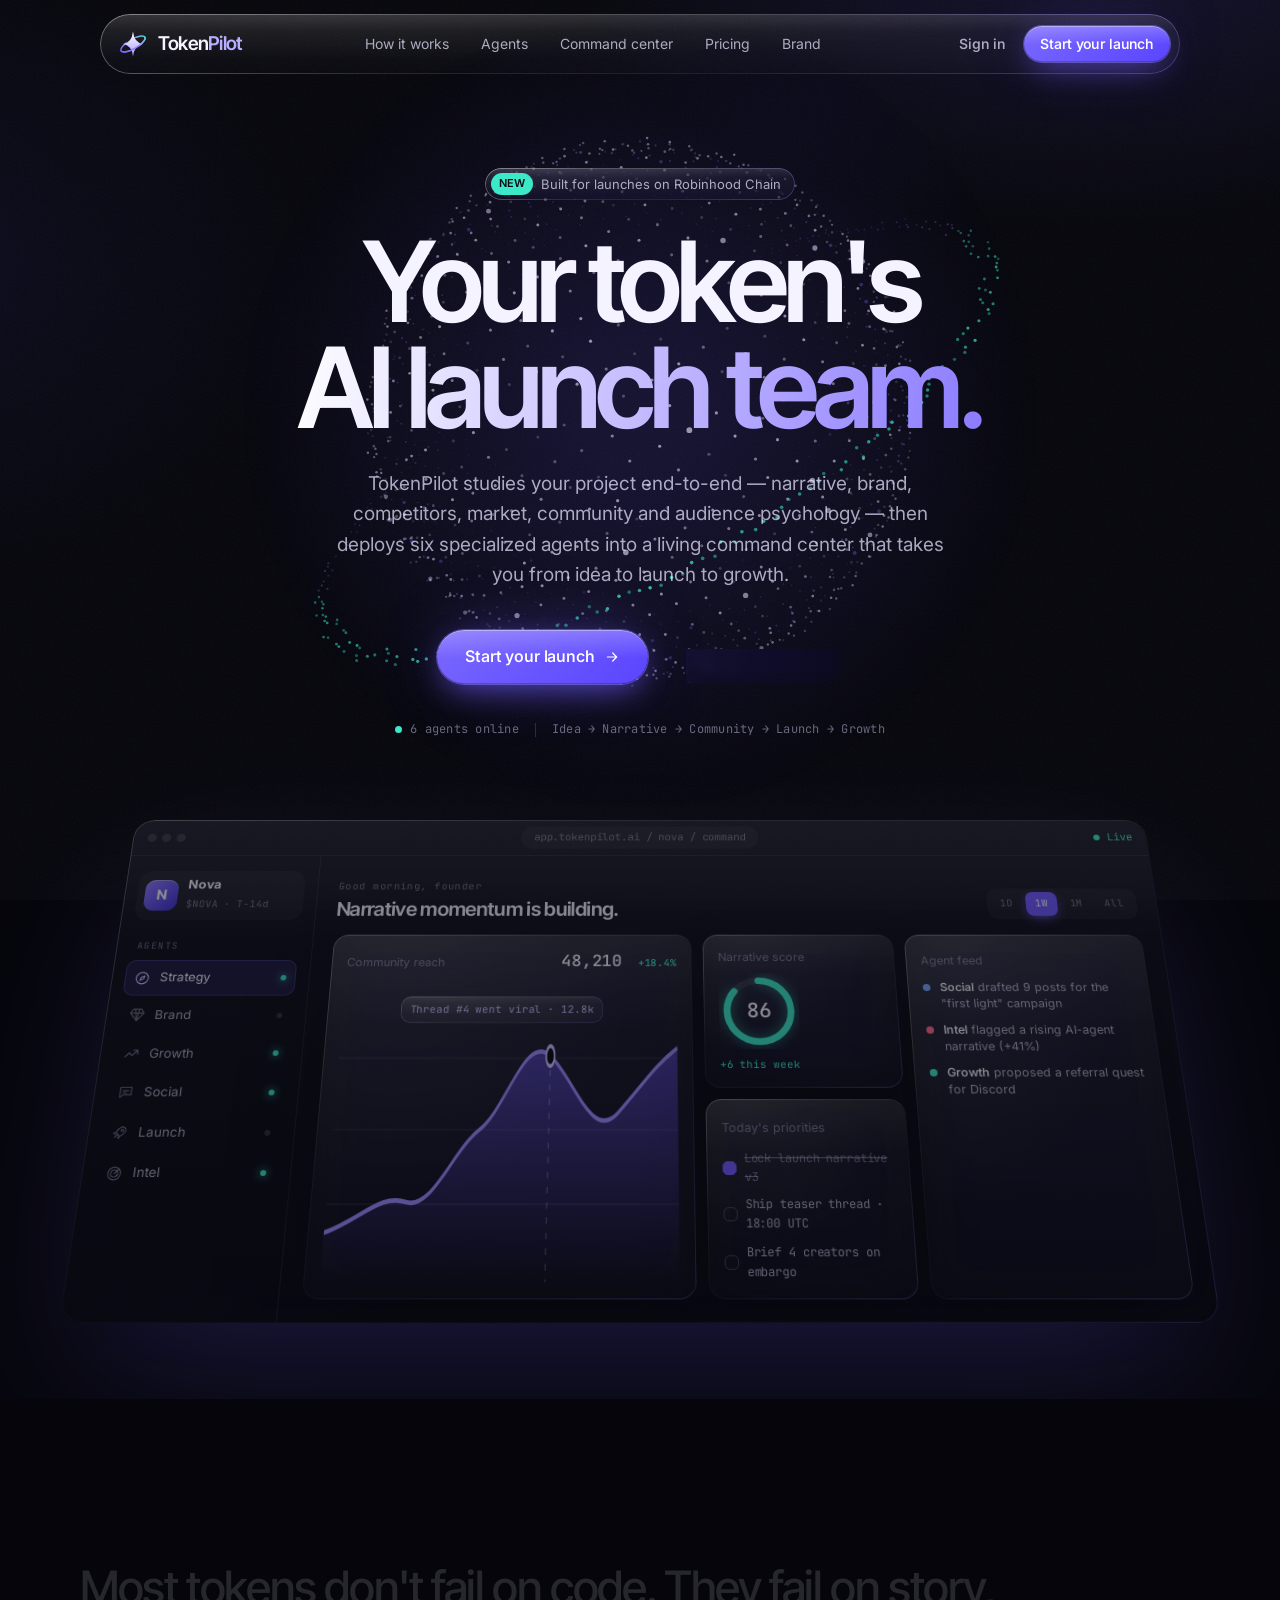
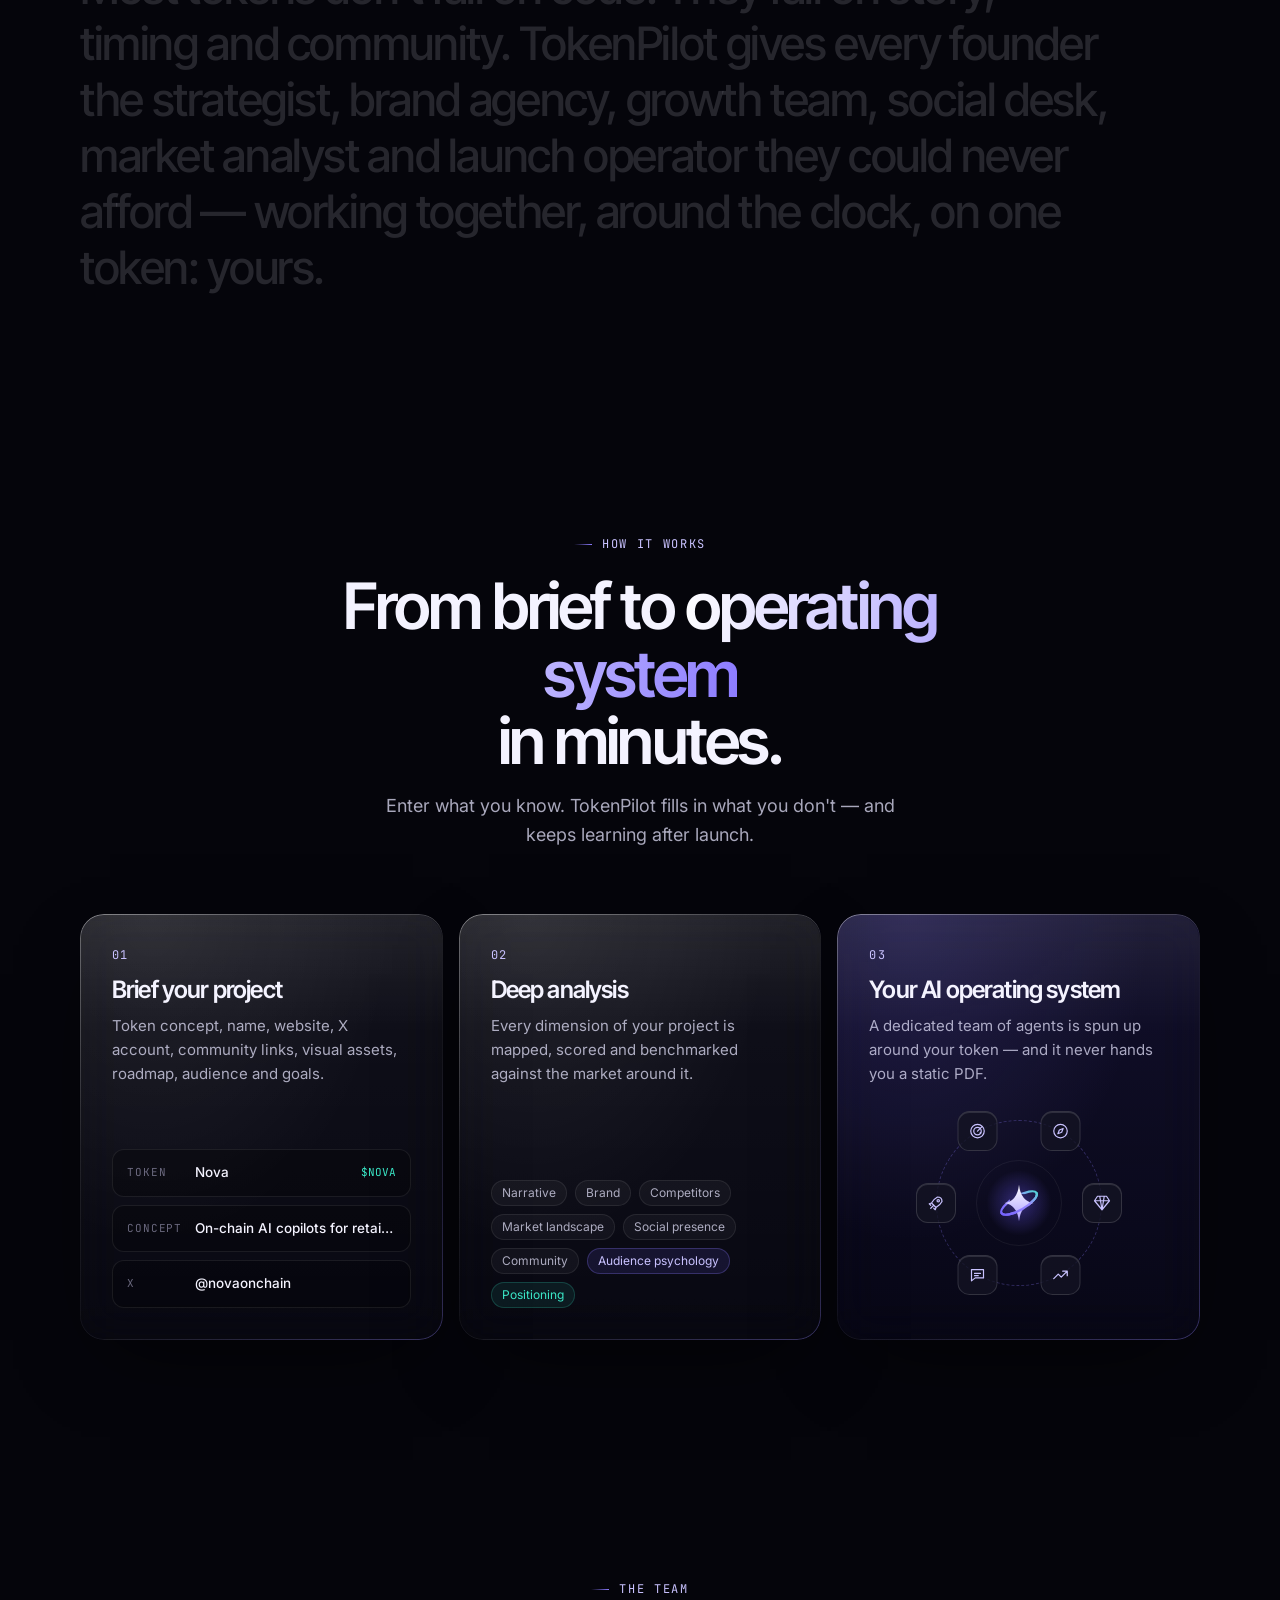
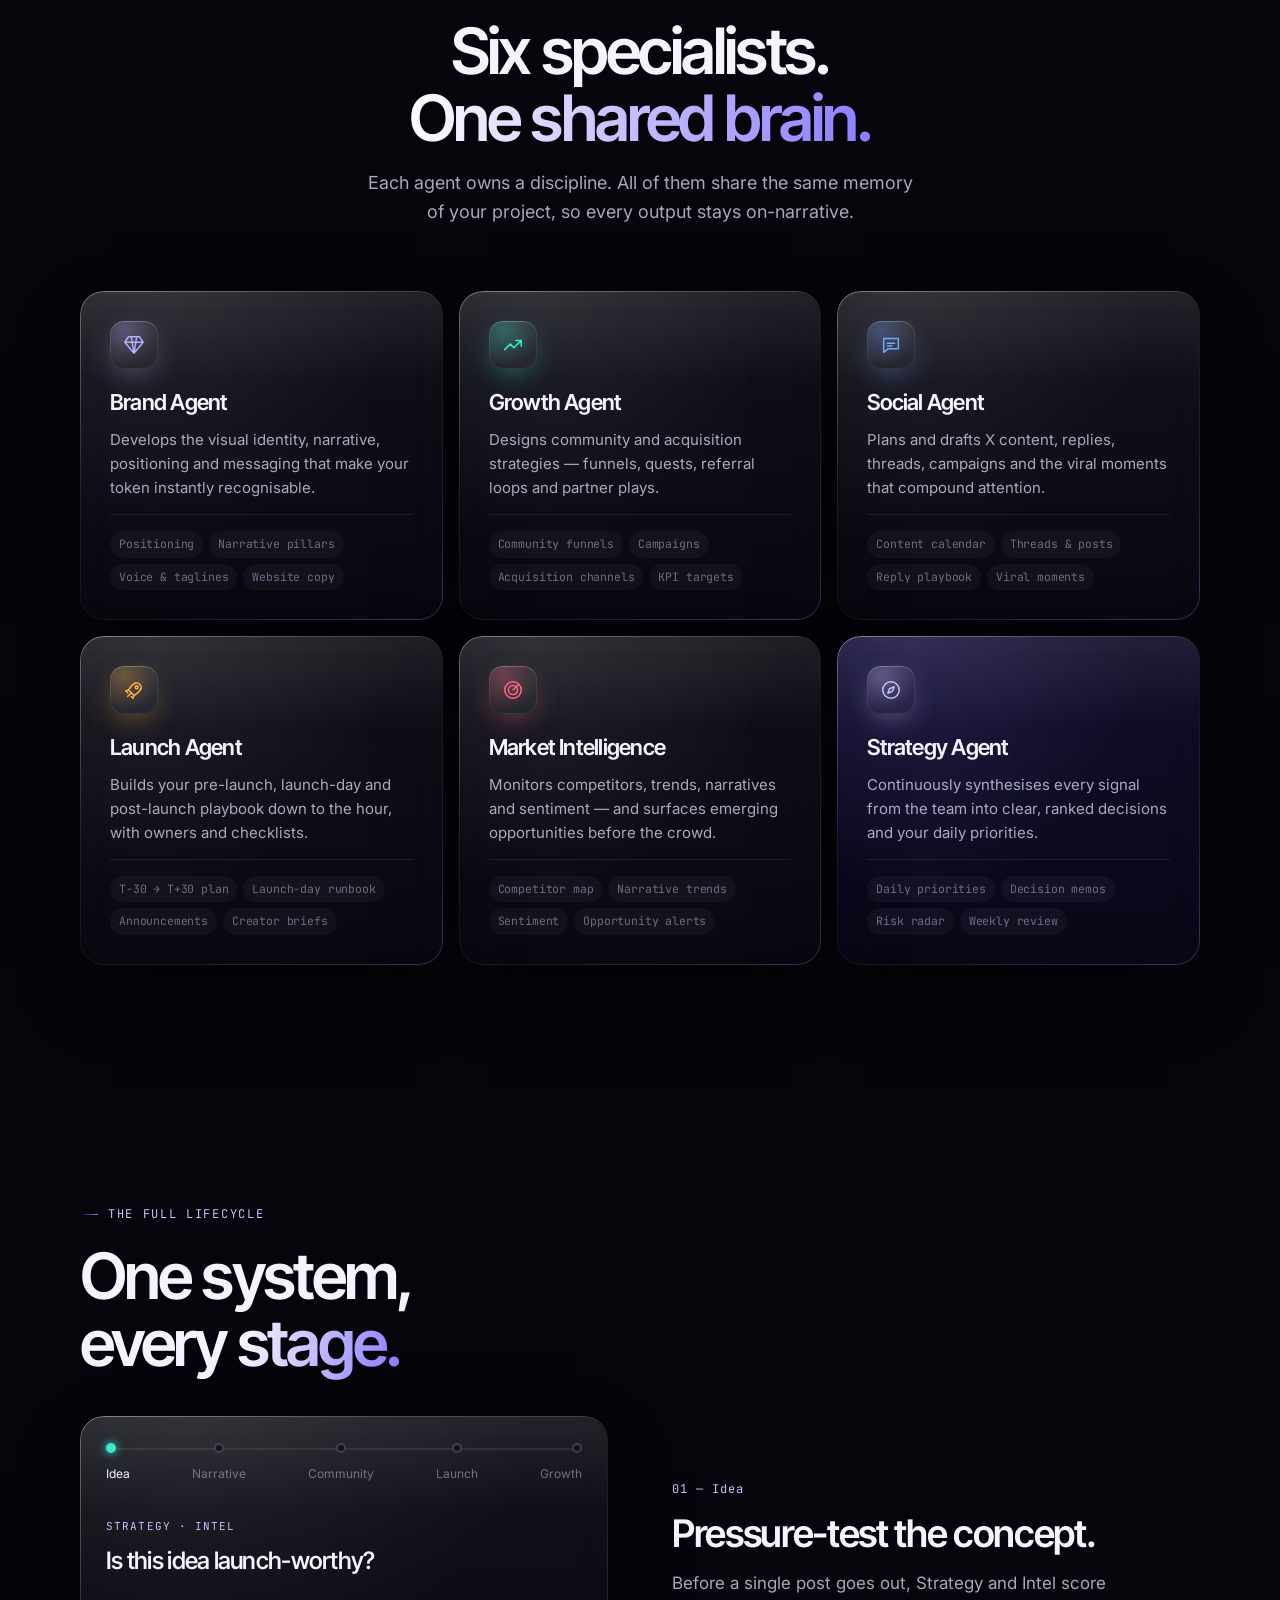
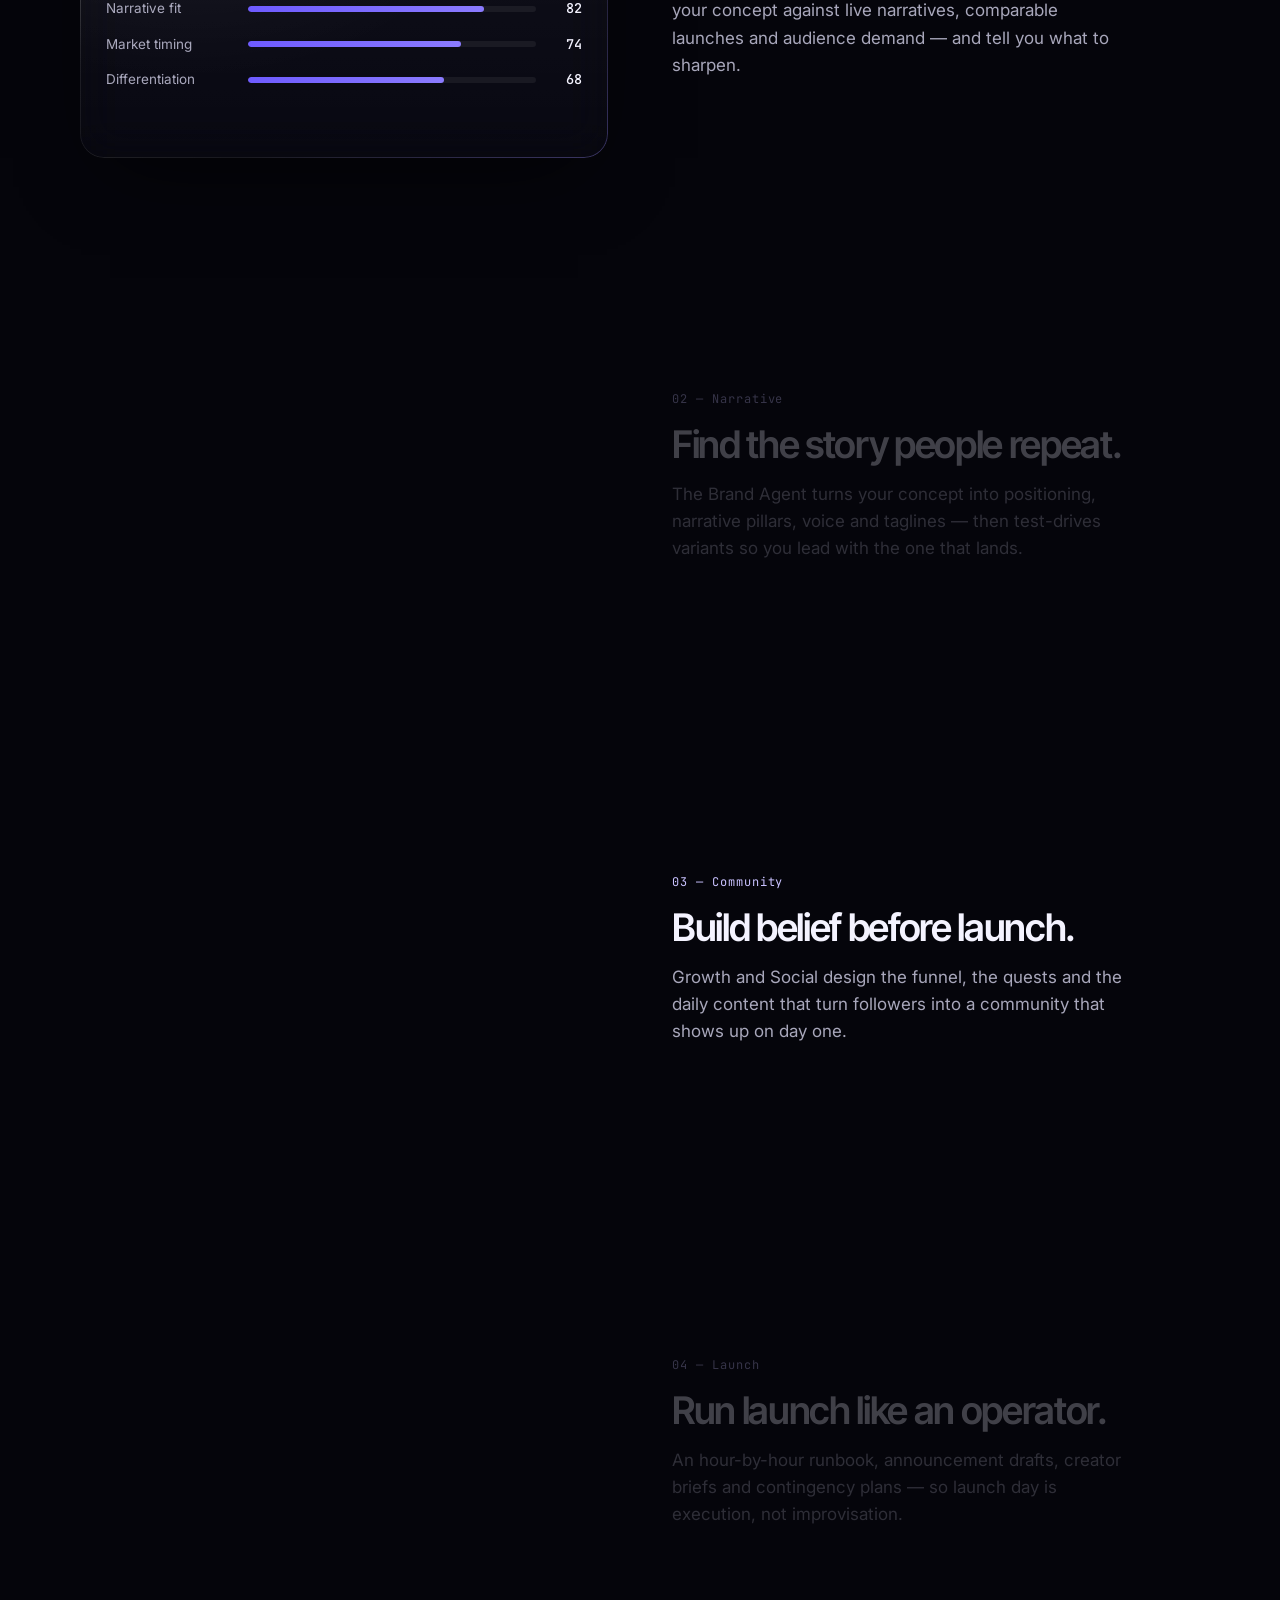
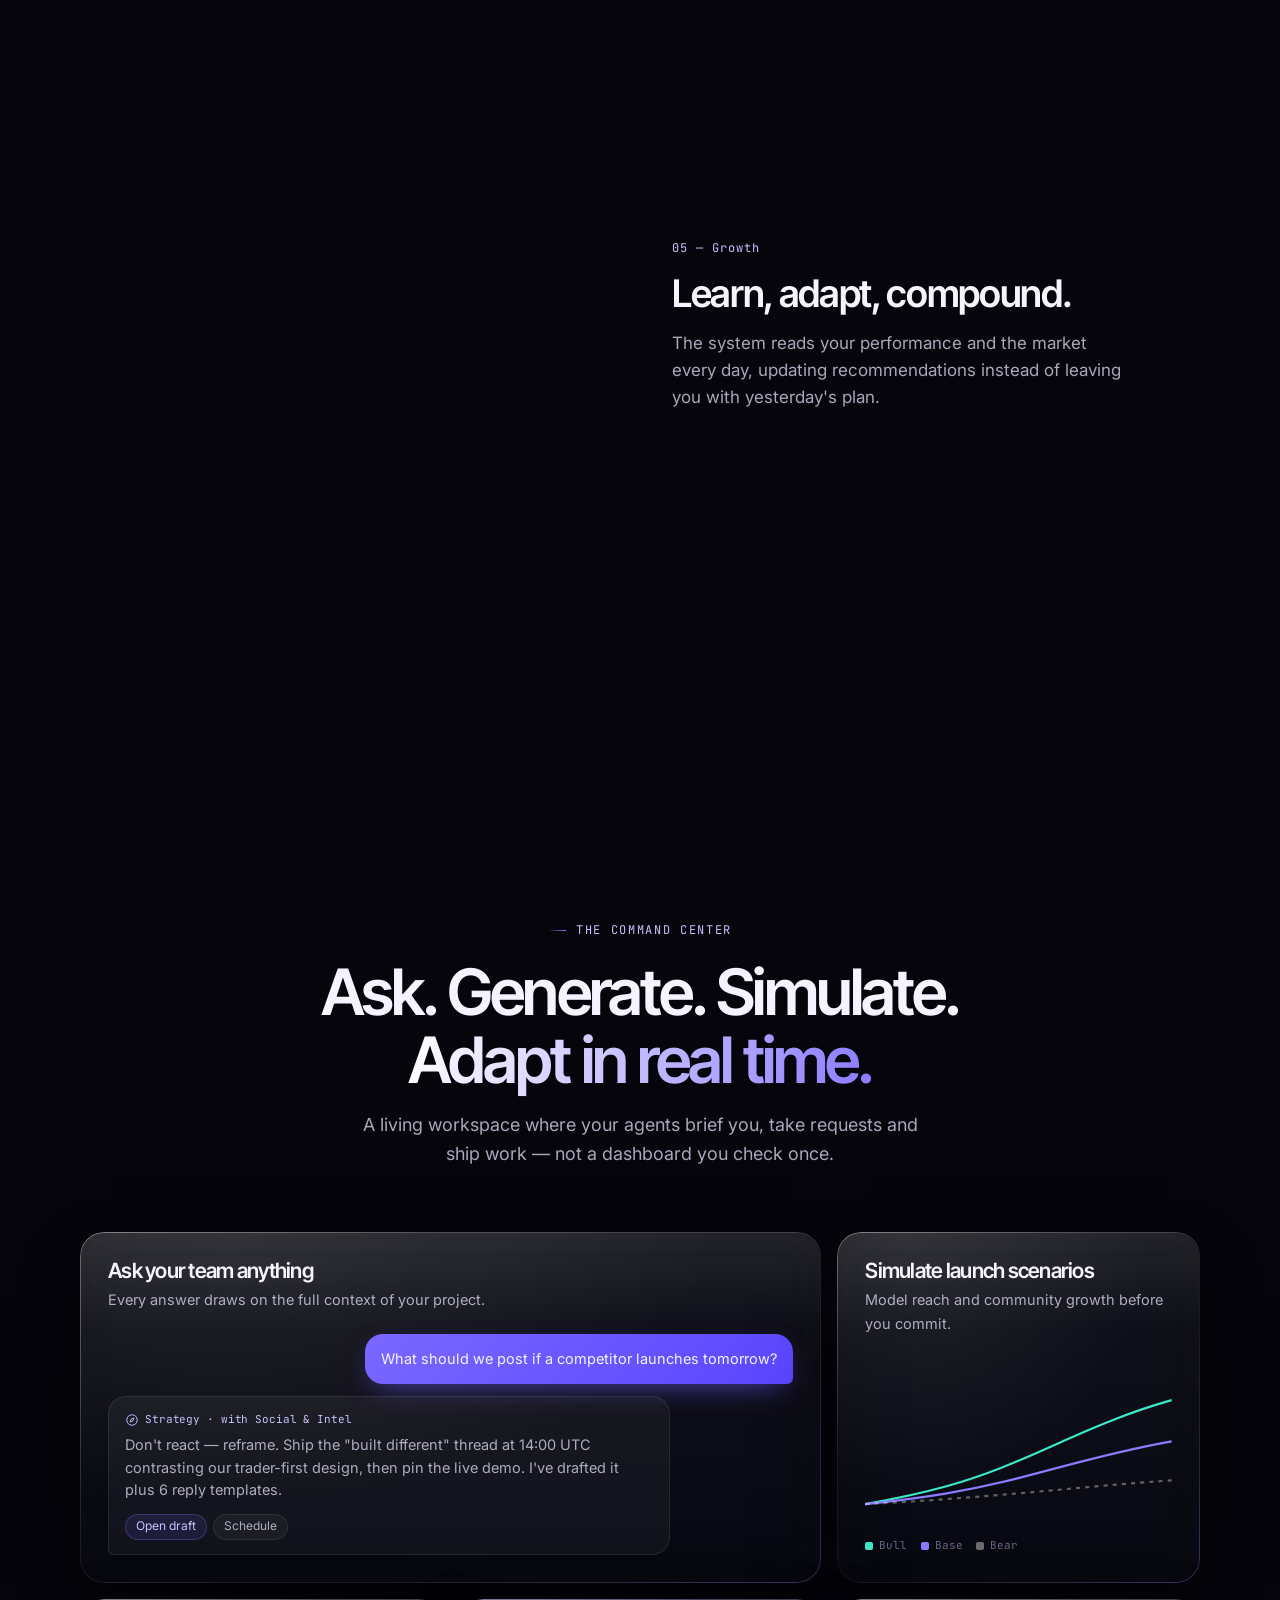
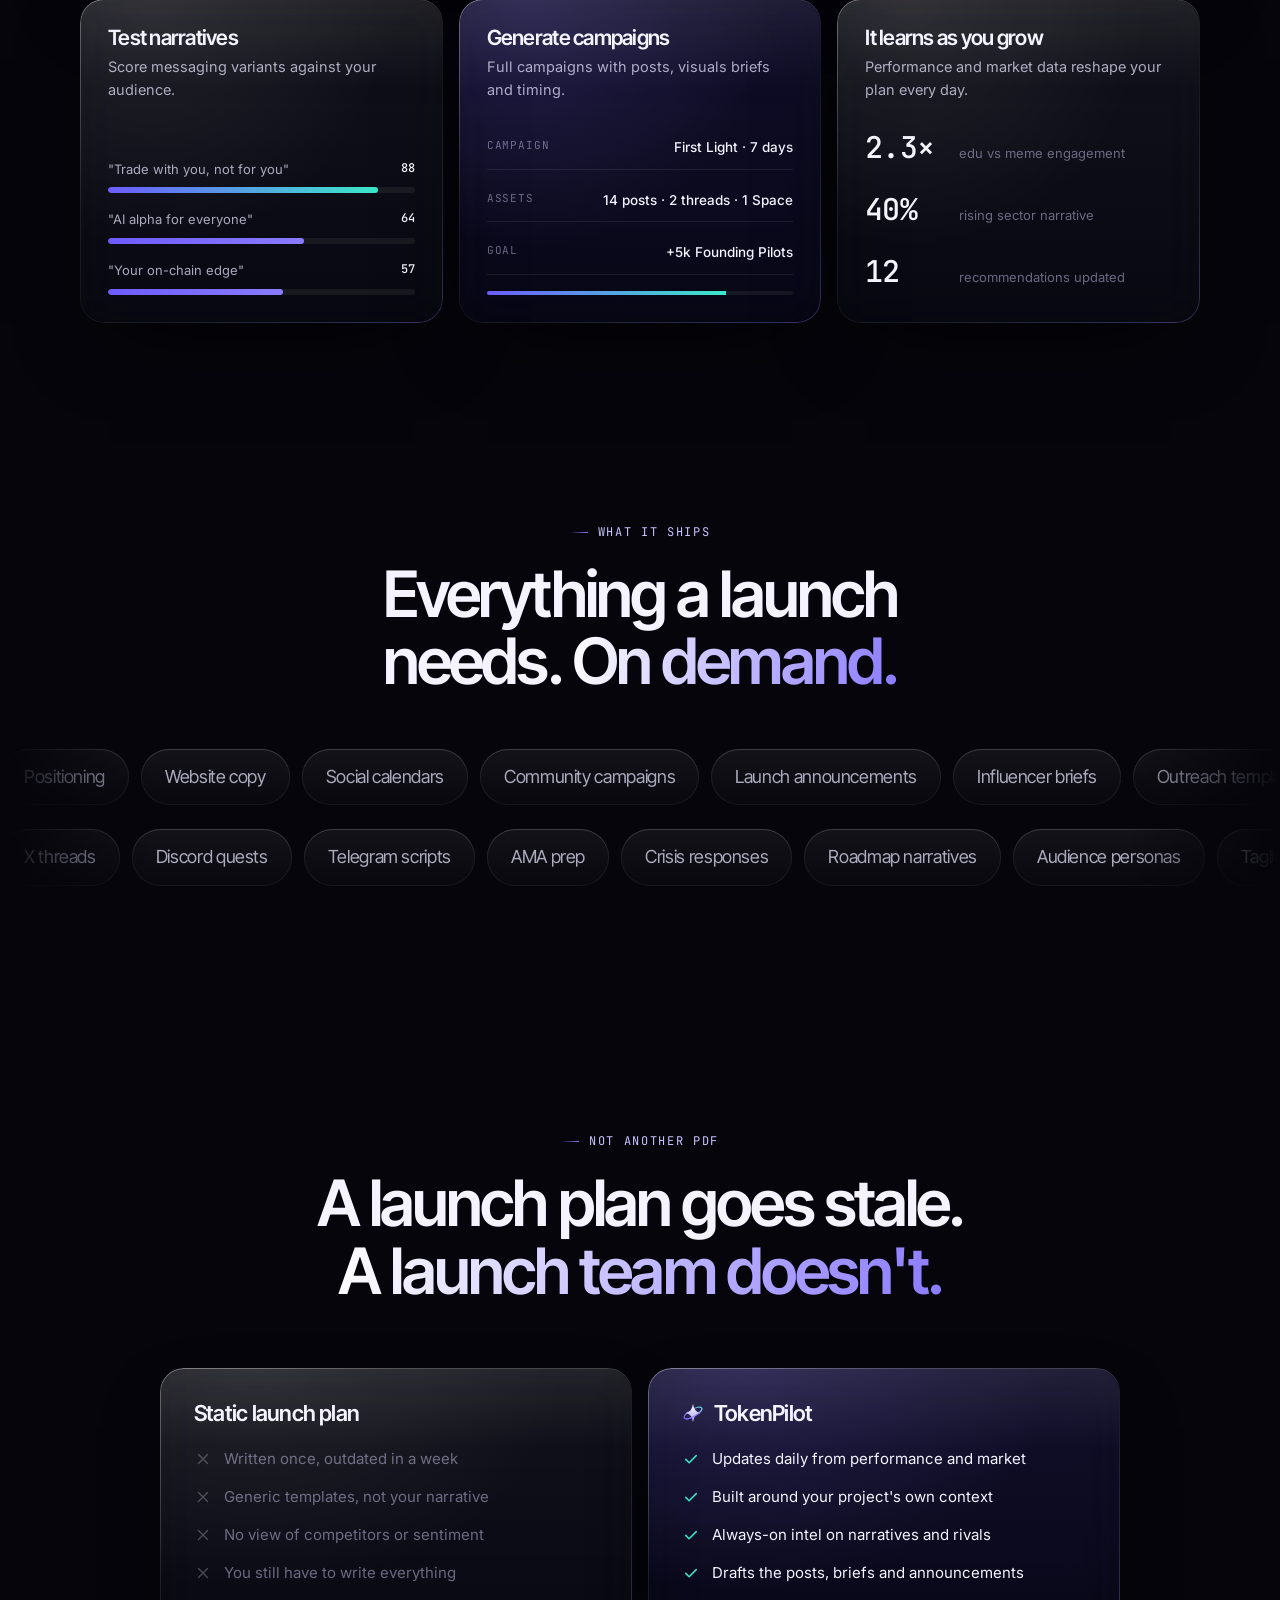
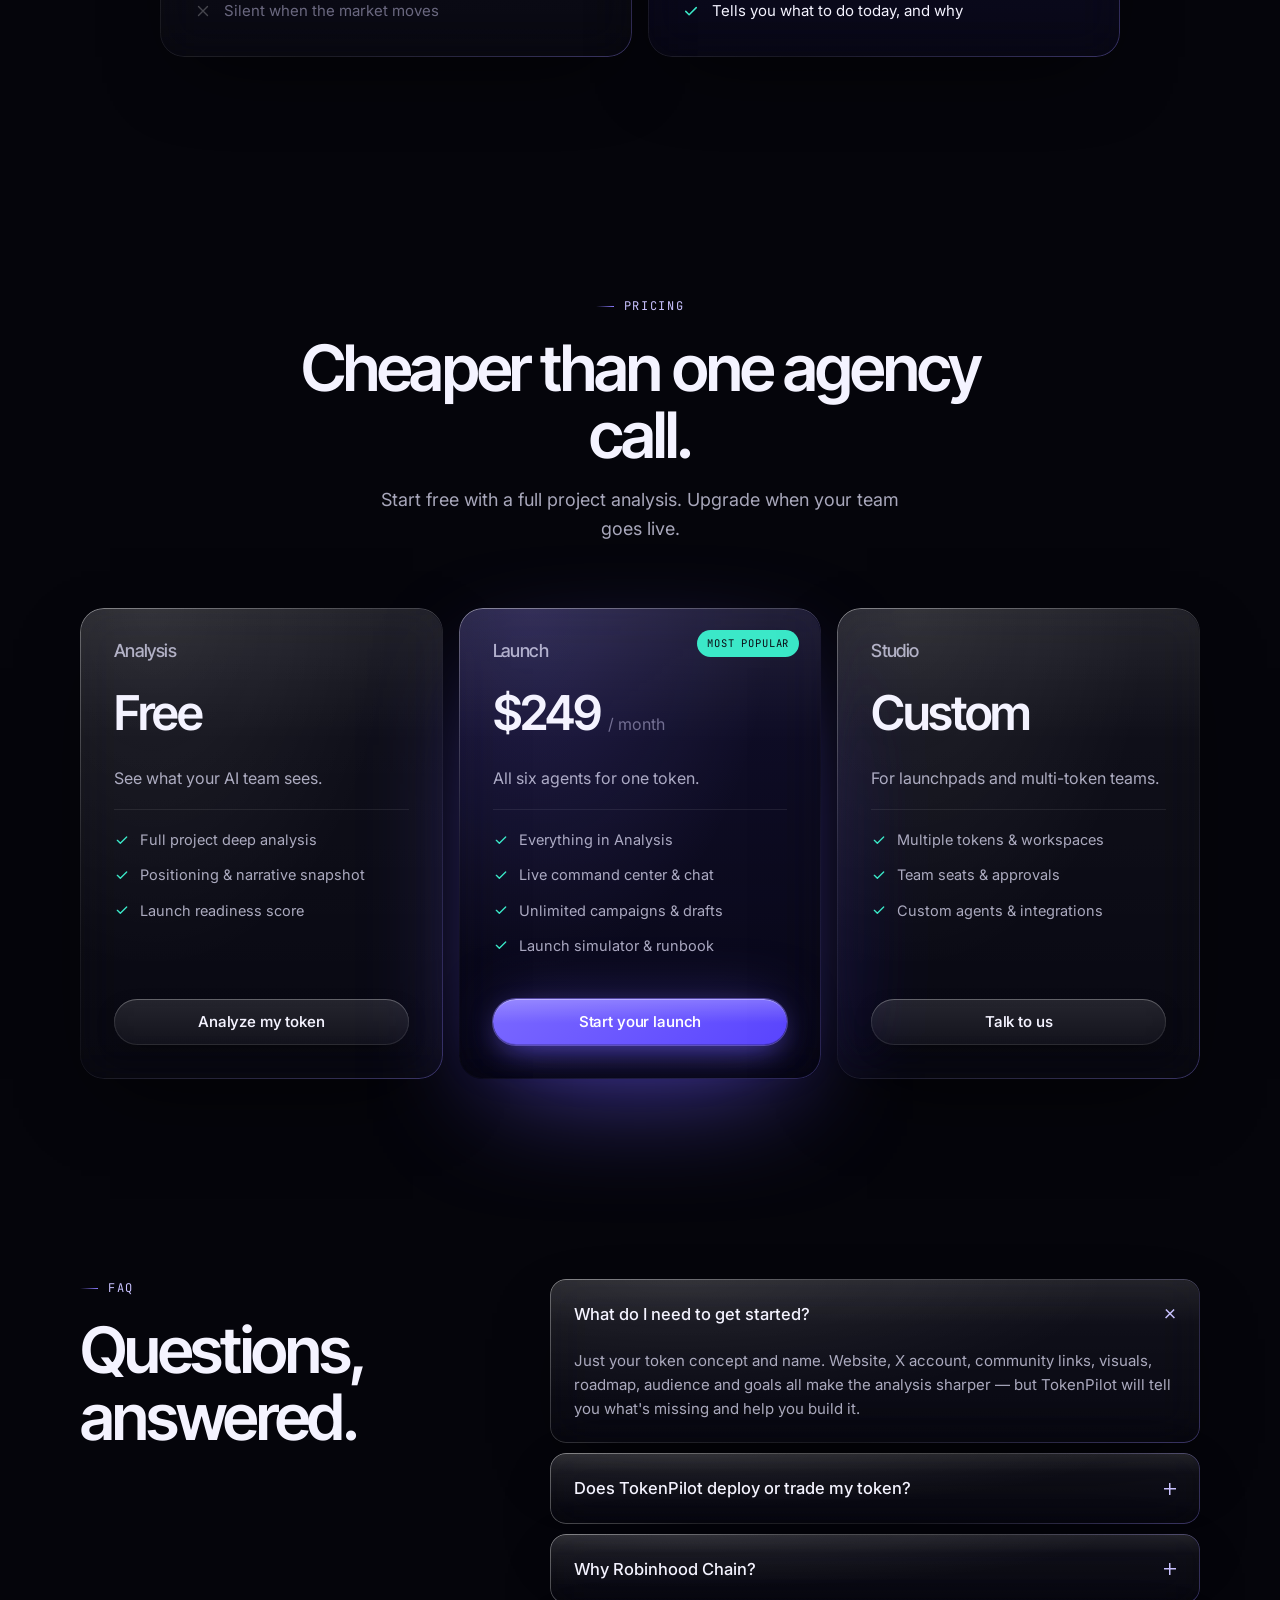
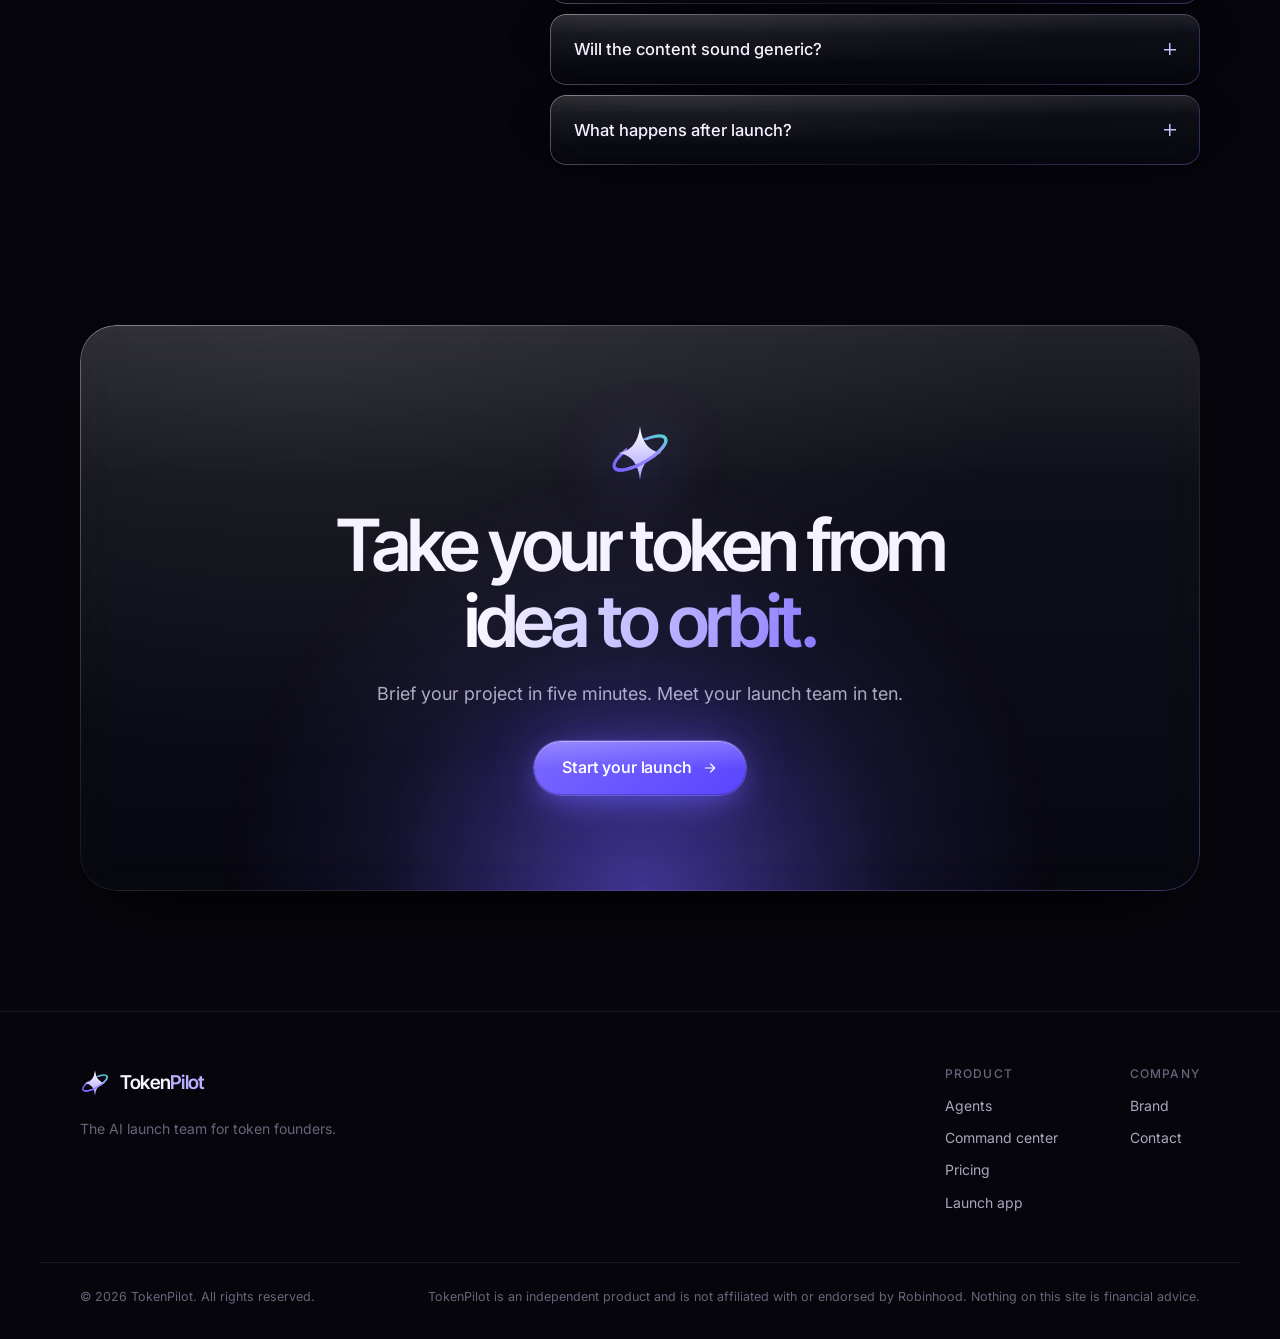
==== index.html @ dea33262 "Build TokenPilot: marketing site, AI launch command center and brand system - Landing page with liqu" ====
<!doctype html>
<html lang="en">
<head>
  <meta charset="utf-8" />
  <meta name="viewport" content="width=device-width, initial-scale=1" />
  <title>TokenPilot — Your token's AI launch team</title>
  <meta name="description" content="TokenPilot builds a dedicated AI operating system around your token: six specialized agents for brand, growth, social, launch, market intelligence and strategy — from idea to launch to growth on Robinhood Chain." />
  <meta name="theme-color" content="#05050b" />
  <meta property="og:title" content="TokenPilot — Your token's AI launch team" />
  <meta property="og:description" content="Six specialized AI agents. One living command center. From idea → narrative → community → launch → growth." />
  <link rel="icon" href="assets/img/favicon.svg" type="image/svg+xml" />
  <link rel="preconnect" href="https://fonts.googleapis.com" />
  <link rel="preconnect" href="https://fonts.gstatic.com" crossorigin />
  <link href="https://fonts.googleapis.com/css2?family=Inter+Tight:wght@400;500;600;700&family=Inter:wght@400;500;600&family=JetBrains+Mono:wght@400;500&display=swap" rel="stylesheet" />
  <link rel="stylesheet" href="assets/css/base.css" />
  <link rel="stylesheet" href="assets/css/site.css" />
</head>
<body>
  <div class="ambient" aria-hidden="true"></div>

  <!-- Icon sprite -->
  <svg width="0" height="0" style="position:absolute" aria-hidden="true">
    <symbol id="i-arrow" viewBox="0 0 24 24"><path d="M5 12h14M13 6l6 6-6 6" fill="none" stroke="currentColor" stroke-width="1.8" stroke-linecap="round" stroke-linejoin="round"/></symbol>
    <symbol id="i-brand" viewBox="0 0 24 24"><path d="M6 3h12l4 6-10 12L2 9l4-6Z M2 9h20 M9 3l3 18 3-18" fill="none" stroke="currentColor" stroke-width="1.6" stroke-linejoin="round"/></symbol>
    <symbol id="i-growth" viewBox="0 0 24 24"><path d="M3 17l6-6 4 4 8-8M15 7h6v6" fill="none" stroke="currentColor" stroke-width="1.7" stroke-linecap="round" stroke-linejoin="round"/></symbol>
    <symbol id="i-social" viewBox="0 0 24 24"><path d="M4 5h16v11H9l-5 4V5Z M8 10h8 M8 13h5" fill="none" stroke="currentColor" stroke-width="1.6" stroke-linejoin="round" stroke-linecap="round"/></symbol>
    <symbol id="i-launch" viewBox="0 0 24 24"><path d="M14 4c3.5 0 6 2.5 6 6-1.5 3-4.5 6-8 8l-6-6c2-3.5 5-6.5 8-8Z M6 12l-3 1 2 2 M12 18l-1 3-2-2 M8.5 15.5 5 19" fill="none" stroke="currentColor" stroke-width="1.6" stroke-linejoin="round" stroke-linecap="round"/><circle cx="15" cy="9" r="1.6" fill="none" stroke="currentColor" stroke-width="1.6"/></symbol>
    <symbol id="i-radar" viewBox="0 0 24 24"><circle cx="12" cy="12" r="9" fill="none" stroke="currentColor" stroke-width="1.6"/><circle cx="12" cy="12" r="5" fill="none" stroke="currentColor" stroke-width="1.6"/><path d="M12 12l6-6" stroke="currentColor" stroke-width="1.6" stroke-linecap="round"/><circle cx="16" cy="14.5" r="1.2" fill="currentColor"/></symbol>
    <symbol id="i-compass" viewBox="0 0 24 24"><circle cx="12" cy="12" r="9" fill="none" stroke="currentColor" stroke-width="1.6"/><path d="M15.5 8.5l-2 5-5 2 2-5 5-2Z" fill="none" stroke="currentColor" stroke-width="1.6" stroke-linejoin="round"/></symbol>
    <symbol id="i-check" viewBox="0 0 24 24"><path d="M5 12.5l4.5 4.5L19 7.5" fill="none" stroke="currentColor" stroke-width="2" stroke-linecap="round" stroke-linejoin="round"/></symbol>
    <symbol id="i-x" viewBox="0 0 24 24"><path d="M6 6l12 12M18 6 6 18" fill="none" stroke="currentColor" stroke-width="1.8" stroke-linecap="round"/></symbol>
    <symbol id="i-spark" viewBox="0 0 24 24"><path d="M12 2Q13 11 22 12Q13 13 12 22Q11 13 2 12Q11 11 12 2Z" fill="currentColor"/></symbol>
    <symbol id="i-plus" viewBox="0 0 24 24"><path d="M12 5v14M5 12h14" stroke="currentColor" stroke-width="1.8" stroke-linecap="round"/></symbol>
  </svg>

  <!-- ============================== NAV ============================== -->
  <header class="nav" id="nav">
    <div class="nav__inner glass lg" data-lg-radius="999" data-lg-blur="12">
      <a href="#top" class="brand" aria-label="TokenPilot home">
        <img src="assets/img/logo-mark.svg" alt="" width="30" height="30" />
        <span>Token<b>Pilot</b></span>
      </a>
      <nav class="nav__links" aria-label="Primary">
        <a href="#how">How it works</a>
        <a href="#agents">Agents</a>
        <a href="#command">Command center</a>
        <a href="#pricing">Pricing</a>
        <a href="brand.html">Brand</a>
      </nav>
      <div class="nav__cta">
        <a href="app.html" class="btn btn--ghost btn--sm nav__signin">Sign in</a>
        <a href="app.html" class="btn btn--primary btn--sm">Start your launch</a>
        <button class="nav__burger" aria-label="Open menu" aria-expanded="false" id="burger"><span></span><span></span></button>
      </div>
    </div>
    <div class="nav__sheet glass" id="sheet" hidden>
      <a href="#how">How it works</a>
      <a href="#agents">Agents</a>
      <a href="#command">Command center</a>
      <a href="#pricing">Pricing</a>
      <a href="brand.html">Brand</a>
      <a href="app.html" class="btn btn--primary">Start your launch</a>
    </div>
  </header>

  <main id="top">
    <!-- ============================== HERO ============================== -->
    <section class="hero">
      <canvas class="hero__orb" id="orb" aria-hidden="true"></canvas>
      <div class="hero__glow" aria-hidden="true"></div>
      <div class="container hero__content">
        <a href="#how" class="pill glass" data-reveal>
          <span class="dot">NEW</span> Built for launches on Robinhood Chain
        </a>
        <h1 class="hero__title" data-reveal style="--d:1">
          Your token's<br /><span class="grad">AI launch team.</span>
        </h1>
        <p class="hero__sub" data-reveal style="--d:2">
          TokenPilot studies your project end-to-end — narrative, brand, competitors, market, community and audience
          psychology — then deploys six specialized agents into a living command center that takes you from
          idea to launch to growth.
        </p>
        <div class="hero__ctas" data-reveal style="--d:3">
          <a href="app.html" class="btn btn--primary btn--lg lg" data-lg-radius="999">Start your launch <svg><use href="#i-arrow"/></svg></a>
          <a href="#how" class="btn btn--glass btn--lg lg" data-lg-radius="999">See how it works</a>
        </div>
        <div class="hero__meta mono" data-reveal style="--d:4">
          <span><i class="live-dot"></i> 6 agents online</span>
          <span class="sep"></span>
          <span>Idea → Narrative → Community → Launch → Growth</span>
        </div>
      </div>

      <!-- Command center preview -->
      <div class="container">
        <div class="stage" id="stage">
          <div class="preview glass" id="preview">
            <div class="preview__bar">
              <div class="preview__dots"><i></i><i></i><i></i></div>
              <div class="preview__url mono">app.tokenpilot.ai / nova / command</div>
              <div class="preview__status mono"><i class="live-dot"></i> Live</div>
            </div>
            <div class="preview__body">
              <aside class="pv-side">
                <div class="pv-token">
                  <div class="pv-token__logo">N</div>
                  <div><strong>Nova</strong><span class="mono">$NOVA · T-14d</span></div>
                </div>
                <div class="pv-side__label mono">Agents</div>
                <ul class="pv-agents">
                  <li class="is-active"><svg class="icon"><use href="#i-compass"/></svg>Strategy<em class="busy"></em></li>
                  <li><svg class="icon"><use href="#i-brand"/></svg>Brand<em></em></li>
                  <li><svg class="icon"><use href="#i-growth"/></svg>Growth<em class="busy"></em></li>
                  <li><svg class="icon"><use href="#i-social"/></svg>Social<em class="busy"></em></li>
                  <li><svg class="icon"><use href="#i-launch"/></svg>Launch<em></em></li>
                  <li><svg class="icon"><use href="#i-radar"/></svg>Intel<em class="busy"></em></li>
                </ul>
              </aside>
              <div class="pv-main">
                <div class="pv-head">
                  <div>
                    <span class="mono pv-kicker">Good morning, founder</span>
                    <h3>Narrative momentum is building.</h3>
                  </div>
                  <div class="pv-seg mono"><span>1D</span><span class="on">1W</span><span>1M</span><span>All</span></div>
                </div>
                <div class="pv-grid">
                  <div class="pv-card glass glass--sm pv-chart">
                    <div class="pv-card__head">
                      <span>Community reach</span>
                      <strong class="mono">48,210 <em class="up">+18.4%</em></strong>
                    </div>
                    <svg viewBox="0 0 400 140" preserveAspectRatio="none" class="pv-area">
                      <defs>
                        <linearGradient id="pvfill" x1="0" y1="0" x2="0" y2="1">
                          <stop offset="0" stop-color="#6e5bff" stop-opacity=".55"/>
                          <stop offset="1" stop-color="#6e5bff" stop-opacity="0"/>
                        </linearGradient>
                      </defs>
                      <g stroke="rgba(255,255,255,.06)"><line x1="0" y1="35" x2="400" y2="35"/><line x1="0" y1="70" x2="400" y2="70"/><line x1="0" y1="105" x2="400" y2="105"/></g>
                      <path d="M0 118 C40 112 60 100 90 104 S140 80 170 70 S220 22 250 34 S300 76 330 62 S370 40 400 30 L400 140 L0 140Z" fill="url(#pvfill)"/>
                      <path class="pv-line" d="M0 118 C40 112 60 100 90 104 S140 80 170 70 S220 22 250 34 S300 76 330 62 S370 40 400 30" fill="none" stroke="#9b8cff" stroke-width="2.2"/>
                      <line x1="250" y1="34" x2="250" y2="140" stroke="rgba(255,255,255,.35)" stroke-dasharray="3 4"/>
                      <circle cx="250" cy="34" r="5" fill="#0a0a14" stroke="#c9c2ff" stroke-width="2"/>
                    </svg>
                    <div class="pv-tip glass glass--sm mono">Thread #4 went viral · 12.8k</div>
                  </div>
                  <div class="pv-card glass glass--sm pv-score">
                    <span>Narrative score</span>
                    <div class="ring" style="--p:86"><svg viewBox="0 0 80 80"><circle cx="40" cy="40" r="32"/><circle cx="40" cy="40" r="32" class="ring__v"/></svg><strong class="mono">86</strong></div>
                    <em class="mono up">+6 this week</em>
                  </div>
                  <div class="pv-card glass glass--sm pv-feed">
                    <span>Agent feed</span>
                    <ul>
                      <li><i class="c-social"></i><p><b>Social</b> drafted 9 posts for the "first light" campaign</p></li>
                      <li><i class="c-intel"></i><p><b>Intel</b> flagged a rising AI-agent narrative (+41%)</p></li>
                      <li><i class="c-growth"></i><p><b>Growth</b> proposed a referral quest for Discord</p></li>
                    </ul>
                  </div>
                  <div class="pv-card glass glass--sm pv-prio">
                    <span>Today's priorities</span>
                    <ol class="mono">
                      <li class="done">Lock launch narrative v3</li>
                      <li>Ship teaser thread · 18:00 UTC</li>
                      <li>Brief 4 creators on embargo</li>
                    </ol>
                  </div>
                </div>
              </div>
            </div>
          </div>
        </div>
      </div>
    </section>

    <!-- ============================== STATEMENT ============================== -->
    <section class="statement container" id="statement">
      <p class="statement__text" data-words>
        Most tokens don't fail on code. They fail on story, timing and community. TokenPilot gives every founder the
        strategist, brand agency, growth team, social desk, market analyst and launch operator they could never afford —
        working together, around the clock, on one token: yours.
      </p>
    </section>

    <!-- ============================== HOW ============================== -->
    <section class="section" id="how">
      <div class="container">
        <div class="section__head" data-reveal>
          <span class="eyebrow">How it works</span>
          <h2>From brief to <span class="grad">operating system</span><br />in minutes.</h2>
          <p>Enter what you know. TokenPilot fills in what you don't — and keeps learning after launch.</p>
        </div>

        <div class="steps">
          <article class="step glass" data-reveal>
            <span class="step__n mono">01</span>
            <h3>Brief your project</h3>
            <p>Token concept, name, website, X account, community links, visual assets, roadmap, audience and goals.</p>
            <div class="step__form">
              <div class="field"><span class="mono">Token</span><b>Nova</b><em class="mono">$NOVA</em></div>
              <div class="field"><span class="mono">Concept</span><b>On-chain AI copilots for retail traders</b></div>
              <div class="field"><span class="mono">X</span><b>@novaonchain</b></div>
            </div>
          </article>
          <article class="step glass" data-reveal style="--d:1">
            <span class="step__n mono">02</span>
            <h3>Deep analysis</h3>
            <p>Every dimension of your project is mapped, scored and benchmarked against the market around it.</p>
            <div class="chips">
              <span class="tag">Narrative</span><span class="tag">Brand</span><span class="tag">Competitors</span>
              <span class="tag">Market landscape</span><span class="tag">Social presence</span><span class="tag">Community</span>
              <span class="tag tag--violet">Audience psychology</span><span class="tag tag--signal">Positioning</span>
            </div>
          </article>
          <article class="step glass glass--tint" data-reveal style="--d:2">
            <span class="step__n mono">03</span>
            <h3>Your AI operating system</h3>
            <p>A dedicated team of agents is spun up around your token — and it never hands you a static PDF.</p>
            <div class="os">
              <div class="os__core"><img src="assets/img/logo-mark.svg" alt="" /></div>
              <span style="--a:0deg"><svg class="icon"><use href="#i-brand"/></svg></span>
              <span style="--a:60deg"><svg class="icon"><use href="#i-growth"/></svg></span>
              <span style="--a:120deg"><svg class="icon"><use href="#i-social"/></svg></span>
              <span style="--a:180deg"><svg class="icon"><use href="#i-launch"/></svg></span>
              <span style="--a:240deg"><svg class="icon"><use href="#i-radar"/></svg></span>
              <span style="--a:300deg"><svg class="icon"><use href="#i-compass"/></svg></span>
            </div>
          </article>
        </div>
      </div>
    </section>

    <!-- ============================== AGENTS ============================== -->
    <section class="section" id="agents">
      <div class="container">
        <div class="section__head" data-reveal>
          <span class="eyebrow">The team</span>
          <h2>Six specialists.<br /><span class="grad">One shared brain.</span></h2>
          <p>Each agent owns a discipline. All of them share the same memory of your project, so every output stays on-narrative.</p>
        </div>

        <div class="agents">
          <article class="agent glass" data-reveal data-glow>
            <div class="agent__icon" style="--c:#b8aeff"><svg class="icon"><use href="#i-brand"/></svg></div>
            <h3>Brand Agent</h3>
            <p>Develops the visual identity, narrative, positioning and messaging that make your token instantly recognisable.</p>
            <ul class="mono"><li>Positioning</li><li>Narrative pillars</li><li>Voice &amp; taglines</li><li>Website copy</li></ul>
          </article>
          <article class="agent glass" data-reveal data-glow style="--d:1">
            <div class="agent__icon" style="--c:#3be8c8"><svg class="icon"><use href="#i-growth"/></svg></div>
            <h3>Growth Agent</h3>
            <p>Designs community and acquisition strategies — funnels, quests, referral loops and partner plays.</p>
            <ul class="mono"><li>Community funnels</li><li>Campaigns</li><li>Acquisition channels</li><li>KPI targets</li></ul>
          </article>
          <article class="agent glass" data-reveal data-glow style="--d:2">
            <div class="agent__icon" style="--c:#7aa8ff"><svg class="icon"><use href="#i-social"/></svg></div>
            <h3>Social Agent</h3>
            <p>Plans and drafts X content, replies, threads, campaigns and the viral moments that compound attention.</p>
            <ul class="mono"><li>Content calendar</li><li>Threads &amp; posts</li><li>Reply playbook</li><li>Viral moments</li></ul>
          </article>
          <article class="agent glass" data-reveal data-glow>
            <div class="agent__icon" style="--c:#ffb547"><svg class="icon"><use href="#i-launch"/></svg></div>
            <h3>Launch Agent</h3>
            <p>Builds your pre-launch, launch-day and post-launch playbook down to the hour, with owners and checklists.</p>
            <ul class="mono"><li>T-30 → T+30 plan</li><li>Launch-day runbook</li><li>Announcements</li><li>Creator briefs</li></ul>
          </article>
          <article class="agent glass" data-reveal data-glow style="--d:1">
            <div class="agent__icon" style="--c:#ff6b8b"><svg class="icon"><use href="#i-radar"/></svg></div>
            <h3>Market Intelligence</h3>
            <p>Monitors competitors, trends, narratives and sentiment — and surfaces emerging opportunities before the crowd.</p>
            <ul class="mono"><li>Competitor map</li><li>Narrative trends</li><li>Sentiment</li><li>Opportunity alerts</li></ul>
          </article>
          <article class="agent glass glass--tint" data-reveal data-glow style="--d:2">
            <div class="agent__icon" style="--c:#c9c2ff"><svg class="icon"><use href="#i-compass"/></svg></div>
            <h3>Strategy Agent</h3>
            <p>Continuously synthesises every signal from the team into clear, ranked decisions and your daily priorities.</p>
            <ul class="mono"><li>Daily priorities</li><li>Decision memos</li><li>Risk radar</li><li>Weekly review</li></ul>
          </article>
        </div>
      </div>
    </section>

    <!-- ============================== LIFECYCLE (sticky) ============================== -->
    <section class="section lifecycle" id="lifecycle">
      <div class="container lifecycle__grid">
        <div class="lifecycle__sticky">
          <div class="section__head section__head--left" data-reveal>
            <span class="eyebrow">The full lifecycle</span>
            <h2>One system,<br />every <span class="grad">stage.</span></h2>
          </div>
          <div class="lc-visual glass" id="lcVisual">
            <div class="lc-rail">
              <div class="lc-rail__fill" id="lcFill"></div>
              <span data-i="0">Idea</span><span data-i="1">Narrative</span><span data-i="2">Community</span><span data-i="3">Launch</span><span data-i="4">Growth</span>
            </div>
            <div class="lc-panels">
              <div class="lc-panel is-on" data-i="0">
                <span class="mono lc-k">Strategy · Intel</span>
                <h4>Is this idea launch-worthy?</h4>
                <div class="bars">
                  <div><span>Narrative fit</span><i style="--w:82%"></i><b class="mono">82</b></div>
                  <div><span>Market timing</span><i style="--w:74%"></i><b class="mono">74</b></div>
                  <div><span>Differentiation</span><i style="--w:68%"></i><b class="mono">68</b></div>
                </div>
              </div>
              <div class="lc-panel" data-i="1">
                <span class="mono lc-k">Brand</span>
                <h4>"The first copilot that trades with you, not for you."</h4>
                <div class="chips"><span class="tag tag--violet">Empowerment</span><span class="tag">Transparency</span><span class="tag">Speed</span></div>
              </div>
              <div class="lc-panel" data-i="2">
                <span class="mono lc-k">Growth · Social</span>
                <h4>Founding Pilots quest</h4>
                <ul class="mono lc-list"><li><svg class="icon"><use href="#i-check"/></svg>Invite 3 → Early role</li><li><svg class="icon"><use href="#i-check"/></svg>Daily signal thread</li><li><svg class="icon"><use href="#i-check"/></svg>Weekly AMA on X Spaces</li></ul>
              </div>
              <div class="lc-panel" data-i="3">
                <span class="mono lc-k">Launch</span>
                <h4>Launch day runbook</h4>
                <ul class="mono lc-list"><li><b>T-60m</b> Final teaser + pinned post</li><li><b>T-0</b> Announcement + creator wave</li><li><b>T+2h</b> AMA &amp; reply sprint</li></ul>
              </div>
              <div class="lc-panel" data-i="4">
                <span class="mono lc-k">Strategy · Intel</span>
                <h4>Adapting to what's working</h4>
                <p class="lc-p">Engagement on educational threads is 2.3× memes. Shifting next week's mix to 60/40 and doubling Spaces cadence.</p>
              </div>
            </div>
          </div>
        </div>
        <ol class="lc-steps">
          <li class="lc-step" data-step="0">
            <span class="mono">01 — Idea</span>
            <h3>Pressure-test the concept.</h3>
            <p>Before a single post goes out, Strategy and Intel score your concept against live narratives, comparable launches and audience demand — and tell you what to sharpen.</p>
          </li>
          <li class="lc-step" data-step="1">
            <span class="mono">02 — Narrative</span>
            <h3>Find the story people repeat.</h3>
            <p>The Brand Agent turns your concept into positioning, narrative pillars, voice and taglines — then test-drives variants so you lead with the one that lands.</p>
          </li>
          <li class="lc-step" data-step="2">
            <span class="mono">03 — Community</span>
            <h3>Build belief before launch.</h3>
            <p>Growth and Social design the funnel, the quests and the daily content that turn followers into a community that shows up on day one.</p>
          </li>
          <li class="lc-step" data-step="3">
            <span class="mono">04 — Launch</span>
            <h3>Run launch like an operator.</h3>
            <p>An hour-by-hour runbook, announcement drafts, creator briefs and contingency plans — so launch day is execution, not improvisation.</p>
          </li>
          <li class="lc-step" data-step="4">
            <span class="mono">05 — Growth</span>
            <h3>Learn, adapt, compound.</h3>
            <p>The system reads your performance and the market every day, updating recommendations instead of leaving you with yesterday's plan.</p>
          </li>
        </ol>
      </div>
    </section>

    <!-- ============================== COMMAND CENTER (bento) ============================== -->
    <section class="section" id="command">
      <div class="container">
        <div class="section__head" data-reveal>
          <span class="eyebrow">The command center</span>
          <h2>Ask. Generate. Simulate.<br /><span class="grad">Adapt in real time.</span></h2>
          <p>A living workspace where your agents brief you, take requests and ship work — not a dashboard you check once.</p>
        </div>

        <div class="bento">
          <article class="bx bx--chat glass" data-reveal>
            <div class="bx__head"><h3>Ask your team anything</h3><p>Every answer draws on the full context of your project.</p></div>
            <div class="chat">
              <div class="msg msg--me">What should we post if a competitor launches tomorrow?</div>
              <div class="msg msg--ai">
                <span class="msg__who mono"><svg class="icon"><use href="#i-compass"/></svg> Strategy · with Social &amp; Intel</span>
                Don't react — reframe. Ship the "built different" thread at 14:00 UTC contrasting our trader-first design, then pin the
                live demo. I've drafted it plus 6 reply templates.
                <div class="msg__actions"><span class="tag tag--violet">Open draft</span><span class="tag">Schedule</span></div>
              </div>
            </div>
          </article>

          <article class="bx bx--sim glass" data-reveal style="--d:1">
            <div class="bx__head"><h3>Simulate launch scenarios</h3><p>Model reach and community growth before you commit.</p></div>
            <svg viewBox="0 0 300 120" class="sim" preserveAspectRatio="none">
              <path d="M0 110 C60 100 100 90 150 70 S240 30 300 14" fill="none" stroke="#3be8c8" stroke-width="2" class="draw"/>
              <path d="M0 110 C60 104 100 98 150 86 S240 62 300 52" fill="none" stroke="#8b7bff" stroke-width="2" class="draw" style="--dd:.2s"/>
              <path d="M0 110 C60 107 100 104 150 100 S240 92 300 88" fill="none" stroke="rgba(255,255,255,.35)" stroke-width="2" stroke-dasharray="4 5"/>
            </svg>
            <div class="legend mono"><span><i style="background:#3be8c8"></i>Bull</span><span><i style="background:#8b7bff"></i>Base</span><span><i style="background:rgba(255,255,255,.4)"></i>Bear</span></div>
          </article>

          <article class="bx bx--test glass" data-reveal>
            <div class="bx__head"><h3>Test narratives</h3><p>Score messaging variants against your audience.</p></div>
            <div class="variants">
              <div><span>"Trade with you, not for you"</span><i style="--w:88%" class="win"></i><b class="mono">88</b></div>
              <div><span>"AI alpha for everyone"</span><i style="--w:64%"></i><b class="mono">64</b></div>
              <div><span>"Your on-chain edge"</span><i style="--w:57%"></i><b class="mono">57</b></div>
            </div>
          </article>

          <article class="bx bx--gen glass glass--tint" data-reveal style="--d:1">
            <div class="bx__head"><h3>Generate campaigns</h3><p>Full campaigns with posts, visuals briefs and timing.</p></div>
            <div class="gen">
              <div class="gen__row"><span class="mono">Campaign</span><b>First Light · 7 days</b></div>
              <div class="gen__row"><span class="mono">Assets</span><b>14 posts · 2 threads · 1 Space</b></div>
              <div class="gen__row"><span class="mono">Goal</span><b>+5k Founding Pilots</b></div>
              <div class="gen__bar"><i></i></div>
            </div>
          </article>

          <article class="bx bx--pulse glass" data-reveal style="--d:2">
            <div class="bx__head"><h3>It learns as you grow</h3><p>Performance and market data reshape your plan every day.</p></div>
            <div class="pulse">
              <div><b class="mono" data-count="2.3" data-dec="1" data-suffix="×">0</b><span>edu vs meme engagement</span></div>
              <div><b class="mono" data-count="41" data-suffix="%">0</b><span>rising sector narrative</span></div>
              <div><b class="mono" data-count="12" data-suffix="">0</b><span>recommendations updated</span></div>
            </div>
          </article>
        </div>
      </div>
    </section>

    <!-- ============================== OUTPUTS MARQUEE ============================== -->
    <section class="outputs" aria-label="What TokenPilot generates">
      <div class="container section__head" data-reveal>
        <span class="eyebrow">What it ships</span>
        <h2>Everything a launch needs. <span class="grad">On demand.</span></h2>
      </div>
      <div class="marquee">
        <div class="marquee__track">
          <span>Positioning</span><span>Website copy</span><span>Social calendars</span><span>Community campaigns</span><span>Launch announcements</span><span>Influencer briefs</span><span>Outreach templates</span><span>Daily priorities</span><span>Narrative tests</span><span>Competitor maps</span><span>Reply playbooks</span><span>Launch runbooks</span>
          <span aria-hidden="true">Positioning</span><span aria-hidden="true">Website copy</span><span aria-hidden="true">Social calendars</span><span aria-hidden="true">Community campaigns</span><span aria-hidden="true">Launch announcements</span><span aria-hidden="true">Influencer briefs</span><span aria-hidden="true">Outreach templates</span><span aria-hidden="true">Daily priorities</span><span aria-hidden="true">Narrative tests</span><span aria-hidden="true">Competitor maps</span><span aria-hidden="true">Reply playbooks</span><span aria-hidden="true">Launch runbooks</span>
        </div>
      </div>
      <div class="marquee marquee--rev">
        <div class="marquee__track">
          <span>X threads</span><span>Discord quests</span><span>Telegram scripts</span><span>AMA prep</span><span>Crisis responses</span><span>Roadmap narratives</span><span>Audience personas</span><span>Taglines</span><span>Weekly reviews</span><span>Partnership pitches</span>
          <span aria-hidden="true">X threads</span><span aria-hidden="true">Discord quests</span><span aria-hidden="true">Telegram scripts</span><span aria-hidden="true">AMA prep</span><span aria-hidden="true">Crisis responses</span><span aria-hidden="true">Roadmap narratives</span><span aria-hidden="true">Audience personas</span><span aria-hidden="true">Taglines</span><span aria-hidden="true">Weekly reviews</span><span aria-hidden="true">Partnership pitches</span>
        </div>
      </div>
    </section>

    <!-- ============================== COMPARE ============================== -->
    <section class="section" id="compare">
      <div class="container">
        <div class="section__head" data-reveal>
          <span class="eyebrow">Not another PDF</span>
          <h2>A launch plan goes stale.<br /><span class="grad">A launch team doesn't.</span></h2>
        </div>
        <div class="compare">
          <div class="cmp glass" data-reveal>
            <h3>Static launch plan</h3>
            <ul>
              <li><svg class="icon"><use href="#i-x"/></svg>Written once, outdated in a week</li>
              <li><svg class="icon"><use href="#i-x"/></svg>Generic templates, not your narrative</li>
              <li><svg class="icon"><use href="#i-x"/></svg>No view of competitors or sentiment</li>
              <li><svg class="icon"><use href="#i-x"/></svg>You still have to write everything</li>
              <li><svg class="icon"><use href="#i-x"/></svg>Silent when the market moves</li>
            </ul>
          </div>
          <div class="cmp cmp--win glass glass--tint" data-reveal style="--d:1">
            <h3><img src="assets/img/logo-mark.svg" alt="" width="22" height="22" /> TokenPilot</h3>
            <ul>
              <li><svg class="icon"><use href="#i-check"/></svg>Updates daily from performance and market</li>
              <li><svg class="icon"><use href="#i-check"/></svg>Built around your project's own context</li>
              <li><svg class="icon"><use href="#i-check"/></svg>Always-on intel on narratives and rivals</li>
              <li><svg class="icon"><use href="#i-check"/></svg>Drafts the posts, briefs and announcements</li>
              <li><svg class="icon"><use href="#i-check"/></svg>Tells you what to do today, and why</li>
            </ul>
          </div>
        </div>
      </div>
    </section>

    <!-- ============================== PRICING ============================== -->
    <section class="section" id="pricing">
      <div class="container">
        <div class="section__head" data-reveal>
          <span class="eyebrow">Pricing</span>
          <h2>Cheaper than one agency call.</h2>
          <p>Start free with a full project analysis. Upgrade when your team goes live.</p>
        </div>
        <div class="pricing">
          <article class="plan glass" data-reveal>
            <h3>Analysis</h3>
            <div class="plan__price"><b>Free</b></div>
            <p>See what your AI team sees.</p>
            <ul><li><svg class="icon"><use href="#i-check"/></svg>Full project deep analysis</li><li><svg class="icon"><use href="#i-check"/></svg>Positioning &amp; narrative snapshot</li><li><svg class="icon"><use href="#i-check"/></svg>Launch readiness score</li></ul>
            <a href="app.html" class="btn btn--glass">Analyze my token</a>
          </article>
          <article class="plan plan--hot glass glass--tint" data-reveal style="--d:1">
            <span class="plan__badge mono">Most popular</span>
            <h3>Launch</h3>
            <div class="plan__price"><b>$249</b><span>/ month</span></div>
            <p>All six agents for one token.</p>
            <ul><li><svg class="icon"><use href="#i-check"/></svg>Everything in Analysis</li><li><svg class="icon"><use href="#i-check"/></svg>Live command center &amp; chat</li><li><svg class="icon"><use href="#i-check"/></svg>Unlimited campaigns &amp; drafts</li><li><svg class="icon"><use href="#i-check"/></svg>Launch simulator &amp; runbook</li></ul>
            <a href="app.html" class="btn btn--primary">Start your launch</a>
          </article>
          <article class="plan glass" data-reveal style="--d:2">
            <h3>Studio</h3>
            <div class="plan__price"><b>Custom</b></div>
            <p>For launchpads and multi-token teams.</p>
            <ul><li><svg class="icon"><use href="#i-check"/></svg>Multiple tokens &amp; workspaces</li><li><svg class="icon"><use href="#i-check"/></svg>Team seats &amp; approvals</li><li><svg class="icon"><use href="#i-check"/></svg>Custom agents &amp; integrations</li></ul>
            <a href="mailto:hello@tokenpilot.ai" class="btn btn--glass">Talk to us</a>
          </article>
        </div>
      </div>
    </section>

    <!-- ============================== FAQ ============================== -->
    <section class="section section--tight" id="faq">
      <div class="container faq-wrap">
        <div class="section__head section__head--left" data-reveal>
          <span class="eyebrow">FAQ</span>
          <h2>Questions,<br />answered.</h2>
        </div>
        <div class="faq" data-reveal style="--d:1">
          <details class="glass glass--sm" open>
            <summary>What do I need to get started?</summary>
            <p>Just your token concept and name. Website, X account, community links, visuals, roadmap, audience and goals all make the analysis sharper — but TokenPilot will tell you what's missing and help you build it.</p>
          </details>
          <details class="glass glass--sm">
            <summary>Does TokenPilot deploy or trade my token?</summary>
            <p>No. TokenPilot is a strategy, brand and growth system. It never holds keys, deploys contracts or touches funds. Nothing it produces is financial advice.</p>
          </details>
          <details class="glass glass--sm">
            <summary>Why Robinhood Chain?</summary>
            <p>TokenPilot is tuned for founders launching on Robinhood Chain — its audience, ecosystem and launch dynamics. The playbooks adapt to wherever your community lives.</p>
          </details>
          <details class="glass glass--sm">
            <summary>Will the content sound generic?</summary>
            <p>Every agent shares one memory of your project — your narrative, voice and audience — and you can edit, approve and train it as you go. The more you use it, the more it sounds like you.</p>
          </details>
          <details class="glass glass--sm">
            <summary>What happens after launch?</summary>
            <p>The work continues. Log performance and the system adapts: new priorities each day, updated campaigns, and early warnings when narratives or sentiment shift.</p>
          </details>
        </div>
      </div>
    </section>

    <!-- ============================== CTA ============================== -->
    <section class="cta">
      <div class="container">
        <div class="cta__card glass" data-reveal>
          <div class="cta__orb" aria-hidden="true"></div>
          <img src="assets/img/logo-mark.svg" alt="" class="cta__mark" width="64" height="64" />
          <h2>Take your token from<br /><span class="grad">idea to orbit.</span></h2>
          <p>Brief your project in five minutes. Meet your launch team in ten.</p>
          <a href="app.html" class="btn btn--primary btn--lg lg" data-lg-radius="999">Start your launch <svg><use href="#i-arrow"/></svg></a>
        </div>
      </div>
    </section>
  </main>

  <footer class="footer">
    <div class="container footer__grid">
      <div class="footer__brand">
        <a href="#top" class="brand"><img src="assets/img/logo-mark.svg" alt="" width="30" height="30" /><span>Token<b>Pilot</b></span></a>
        <p>The AI launch team for token founders.</p>
      </div>
      <div class="footer__cols">
        <div><h4>Product</h4><a href="#agents">Agents</a><a href="#command">Command center</a><a href="#pricing">Pricing</a><a href="app.html">Launch app</a></div>
        <div><h4>Company</h4><a href="brand.html">Brand</a><a href="mailto:hello@tokenpilot.ai">Contact</a></div>
      </div>
    </div>
    <div class="container footer__legal">
      <span>© 2026 TokenPilot. All rights reserved.</span>
      <span>TokenPilot is an independent product and is not affiliated with or endorsed by Robinhood. Nothing on this site is financial advice.</span>
    </div>
  </footer>

  <script src="assets/js/liquid-glass.js"></script>
  <script src="assets/js/site.js"></script>
</body>
</html>
---- assets/css/base.css ----
/* ==========================================================================
   TokenPilot — design system
   ========================================================================== */

:root {
  /* Brand palette */
  --void: #05050b;
  --ink: #0a0a14;
  --graphite: #12121e;
  --slate: #1b1b2b;
  --indigo: #6e5bff;
  --ultraviolet: #8b7bff;
  --lavender: #c9c2ff;
  --signal: #3be8c8;
  --ember: #ffb547;
  --rose: #ff6b8b;

  /* Text */
  --text: #f4f3ff;
  --text-2: rgba(232, 230, 255, 0.72);
  --text-3: rgba(220, 216, 255, 0.46);
  --line: rgba(255, 255, 255, 0.08);
  --line-2: rgba(255, 255, 255, 0.14);

  /* Type */
  --font-display: "Inter Tight", "Inter", system-ui, -apple-system, "Segoe UI", sans-serif;
  --font-body: "Inter", system-ui, -apple-system, "Segoe UI", sans-serif;
  --font-mono: "JetBrains Mono", ui-monospace, "SF Mono", Menlo, monospace;

  /* Geometry */
  --r-sm: 10px;
  --r-md: 16px;
  --r-lg: 24px;
  --r-xl: 32px;
  --gutter: clamp(16px, 4vw, 40px);
  --maxw: 1200px;

  --ease: cubic-bezier(0.2, 0.7, 0.1, 1);
  --ease-out: cubic-bezier(0.16, 1, 0.3, 1);

  color-scheme: dark;
}

*,
*::before,
*::after { box-sizing: border-box; }

html { -webkit-text-size-adjust: 100%; scroll-behavior: smooth; }
@media (prefers-reduced-motion: reduce) { html { scroll-behavior: auto; } }

body {
  margin: 0;
  background: var(--void);
  color: var(--text);
  font-family: var(--font-body);
  font-size: 16px;
  line-height: 1.6;
  -webkit-font-smoothing: antialiased;
  -moz-osx-font-smoothing: grayscale;
  overflow-x: hidden;
  text-rendering: optimizeLegibility;
}

img, svg, canvas { display: block; max-width: 100%; }
a { color: inherit; text-decoration: none; }
button, input, textarea, select { font: inherit; color: inherit; }
button { cursor: pointer; background: none; border: 0; padding: 0; }
::selection { background: rgba(110, 91, 255, 0.45); color: #fff; }

:focus-visible {
  outline: 2px solid var(--ultraviolet);
  outline-offset: 3px;
  border-radius: 6px;
}

h1, h2, h3, h4 {
  font-family: var(--font-display);
  font-weight: 600;
  letter-spacing: -0.035em;
  line-height: 1.05;
  margin: 0;
}

p { margin: 0; }

.mono { font-family: var(--font-mono); letter-spacing: -0.01em; }

.container {
  width: 100%;
  max-width: var(--maxw);
  margin: 0 auto;
  padding: 0 var(--gutter);
}

.sr-only {
  position: absolute; width: 1px; height: 1px; padding: 0; margin: -1px;
  overflow: hidden; clip: rect(0, 0, 0, 0); white-space: nowrap; border: 0;
}

/* Gradient text */
.grad {
  background: linear-gradient(100deg, #ffffff 0%, var(--lavender) 45%, var(--ultraviolet) 100%);
  -webkit-background-clip: text;
  background-clip: text;
  color: transparent;
}
.grad-signal {
  background: linear-gradient(100deg, var(--lavender), var(--signal));
  -webkit-background-clip: text;
  background-clip: text;
  color: transparent;
}

/* ==========================================================================
   Liquid glass
   ========================================================================== */

.glass {
  --glass-r: var(--r-lg);
  position: relative;
  border-radius: var(--glass-r);
  background:
    radial-gradient(120% 140% at var(--mx, 20%) var(--my, 0%), rgba(255, 255, 255, 0.075), transparent 55%),
    linear-gradient(180deg, rgba(255, 255, 255, 0.055), rgba(255, 255, 255, 0.015));
  -webkit-backdrop-filter: blur(22px) saturate(170%);
  backdrop-filter: blur(22px) saturate(170%);
  box-shadow:
    inset 0 1px 0 rgba(255, 255, 255, 0.16),
    inset 0 -1px 0 rgba(255, 255, 255, 0.03),
    inset 0 0 0 1px rgba(255, 255, 255, 0.02),
    0 30px 80px -30px rgba(0, 0, 0, 0.75);
  isolation: isolate;
}

/* Gradient hairline border */
.glass::before {
  content: "";
  position: absolute;
  inset: 0;
  border-radius: inherit;
  padding: 1px;
  background: linear-gradient(
    140deg,
    rgba(255, 255, 255, 0.34),
    rgba(255, 255, 255, 0.06) 32%,
    rgba(255, 255, 255, 0.02) 60%,
    rgba(139, 123, 255, 0.32)
  );
  -webkit-mask: linear-gradient(#000 0 0) content-box, linear-gradient(#000 0 0);
  -webkit-mask-composite: xor;
  mask: linear-gradient(#000 0 0) content-box exclude, linear-gradient(#000 0 0);
  pointer-events: none;
  z-index: 1;
}

/* Specular sheen */
.glass::after {
  content: "";
  position: absolute;
  inset: 1px;
  border-radius: inherit;
  background: linear-gradient(180deg, rgba(255, 255, 255, 0.07), transparent 28%);
  pointer-events: none;
  z-index: 0;
}

.glass > * { position: relative; z-index: 2; }

.glass--tint {
  background:
    radial-gradient(120% 140% at var(--mx, 20%) var(--my, 0%), rgba(139, 123, 255, 0.16), transparent 55%),
    linear-gradient(180deg, rgba(110, 91, 255, 0.12), rgba(110, 91, 255, 0.03));
}

.glass--sm { --glass-r: var(--r-md); }

/* ==========================================================================
   Buttons
   ========================================================================== */

.btn {
  --h: 46px;
  display: inline-flex;
  align-items: center;
  justify-content: center;
  gap: 10px;
  height: var(--h);
  padding: 0 22px;
  border-radius: 999px;
  font-weight: 550;
  font-size: 15px;
  letter-spacing: -0.01em;
  white-space: nowrap;
  transition: transform 0.4s var(--ease-out), box-shadow 0.4s var(--ease-out), background 0.3s, color 0.3s;
  position: relative;
  isolation: isolate;
}
.btn:active { transform: scale(0.98); }
.btn svg { width: 16px; height: 16px; }

.btn--primary {
  color: #fff;
  background:
    linear-gradient(180deg, rgba(255, 255, 255, 0.22), rgba(255, 255, 255, 0) 52%),
    linear-gradient(135deg, #7a68ff, #5a45ff);
  box-shadow:
    inset 0 1px 0 rgba(255, 255, 255, 0.35),
    inset 0 -1px 0 rgba(0, 0, 0, 0.2),
    0 0 0 1px rgba(139, 123, 255, 0.5),
    0 10px 30px -8px rgba(110, 91, 255, 0.7),
    0 0 60px -10px rgba(110, 91, 255, 0.5);
}
.btn--primary:hover {
  transform: translateY(-1px);
  box-shadow:
    inset 0 1px 0 rgba(255, 255, 255, 0.4),
    inset 0 -1px 0 rgba(0, 0, 0, 0.2),
    0 0 0 1px rgba(160, 148, 255, 0.7),
    0 16px 40px -8px rgba(110, 91, 255, 0.8),
    0 0 80px -6px rgba(110, 91, 255, 0.6);
}

.btn--glass {
  color: var(--text);
  background: linear-gradient(180deg, rgba(255, 255, 255, 0.1), rgba(255, 255, 255, 0.03));
  -webkit-backdrop-filter: blur(16px) saturate(160%);
  backdrop-filter: blur(16px) saturate(160%);
  box-shadow:
    inset 0 1px 0 rgba(255, 255, 255, 0.2),
    inset 0 0 0 1px rgba(255, 255, 255, 0.1),
    0 8px 24px -10px rgba(0, 0, 0, 0.6);
}
.btn--glass:hover {
  background: linear-gradient(180deg, rgba(255, 255, 255, 0.14), rgba(255, 255, 255, 0.05));
  transform: translateY(-1px);
}

.btn--ghost { color: var(--text-2); padding: 0 14px; }
.btn--ghost:hover { color: var(--text); }
.btn--sm { --h: 36px; padding: 0 16px; font-size: 14px; }
.btn--lg { --h: 54px; padding: 0 28px; font-size: 16px; }
.btn[disabled] { opacity: 0.45; pointer-events: none; }

/* ==========================================================================
   Small parts
   ========================================================================== */

.pill {
  display: inline-flex;
  align-items: center;
  gap: 8px;
  height: 32px;
  padding: 0 14px 0 6px;
  border-radius: 999px;
  font-size: 13px;
  color: var(--text-2);
}
.pill .dot {
  display: inline-grid;
  place-items: center;
  height: 22px;
  padding: 0 8px;
  border-radius: 999px;
  font-size: 11px;
  font-weight: 600;
  letter-spacing: 0.02em;
  color: #0b0b14;
  background: var(--signal);
}

.eyebrow {
  display: inline-flex;
  align-items: center;
  gap: 10px;
  font-family: var(--font-mono);
  font-size: 12px;
  letter-spacing: 0.14em;
  text-transform: uppercase;
  color: var(--lavender);
}
.eyebrow::before {
  content: "";
  width: 18px;
  height: 1px;
  background: linear-gradient(90deg, transparent, var(--ultraviolet));
}

.tag {
  display: inline-flex;
  align-items: center;
  gap: 6px;
  height: 26px;
  padding: 0 10px;
  border-radius: 999px;
  font-size: 12px;
  color: var(--text-2);
  background: rgba(255, 255, 255, 0.04);
  border: 1px solid var(--line);
  white-space: nowrap;
}
.tag--signal { color: var(--signal); background: rgba(59, 232, 200, 0.08); border-color: rgba(59, 232, 200, 0.2); }
.tag--violet { color: var(--lavender); background: rgba(110, 91, 255, 0.12); border-color: rgba(139, 123, 255, 0.28); }
.tag--ember { color: var(--ember); background: rgba(255, 181, 71, 0.08); border-color: rgba(255, 181, 71, 0.22); }

.live-dot {
  width: 7px; height: 7px; border-radius: 50%;
  background: var(--signal);
  box-shadow: 0 0 0 0 rgba(59, 232, 200, 0.6);
  animation: pulse 2.2s infinite;
}
@keyframes pulse {
  0% { box-shadow: 0 0 0 0 rgba(59, 232, 200, 0.55); }
  70% { box-shadow: 0 0 0 8px rgba(59, 232, 200, 0); }
  100% { box-shadow: 0 0 0 0 rgba(59, 232, 200, 0); }
}

.icon { width: 20px; height: 20px; flex: none; }

/* Brand lockup */
.brand {
  display: inline-flex;
  align-items: center;
  gap: 10px;
  font-family: var(--font-display);
  font-weight: 600;
  font-size: 19px;
  letter-spacing: -0.04em;
}
.brand img, .brand svg { width: 30px; height: 30px; }
.brand b { font-weight: 600; color: #b8aeff; }

/* Ambient background */
.ambient {
  position: fixed;
  inset: 0;
  z-index: -1;
  pointer-events: none;
  background:
    radial-gradient(60vw 50vh at 85% -10%, rgba(110, 91, 255, 0.16), transparent 70%),
    radial-gradient(50vw 50vh at -10% 30%, rgba(59, 70, 200, 0.10), transparent 70%),
    var(--void);
}
.ambient::after {
  content: "";
  position: absolute;
  inset: 0;
  opacity: 0.05;
  background-image: url("data:image/svg+xml,%3Csvg xmlns='http://www.w3.org/2000/svg' width='160' height='160'%3E%3Cfilter id='n'%3E%3CfeTurbulence type='fractalNoise' baseFrequency='.9' numOctaves='3' stitchTiles='stitch'/%3E%3C/filter%3E%3Crect width='100%25' height='100%25' filter='url(%23n)'/%3E%3C/svg%3E");
}

/* Liquid-glass refraction filters live here (injected by JS) */
.lg-defs { position: absolute; width: 0; height: 0; overflow: hidden; pointer-events: none; }
---- assets/css/site.css ----
/* ==========================================================================
   TokenPilot — marketing site
   ========================================================================== */

/* ---------- Reveal ---------- */
[data-reveal] {
  opacity: 0;
  transform: translateY(28px);
  filter: blur(6px);
  transition:
    opacity 1s var(--ease-out),
    transform 1.1s var(--ease-out),
    filter 1s var(--ease-out);
  transition-delay: calc(var(--d, 0) * 90ms);
}
[data-reveal].in { opacity: 1; transform: none; filter: none; }

@media (prefers-reduced-motion: reduce) {
  [data-reveal] { opacity: 1; transform: none; filter: none; transition: none; }
}

/* ---------- Nav ---------- */
.nav {
  position: fixed;
  top: 14px;
  left: 0;
  right: 0;
  z-index: 50;
  padding: 0 var(--gutter);
  pointer-events: none;
}
.nav__inner {
  --glass-r: 999px;
  pointer-events: auto;
  max-width: 1080px;
  margin: 0 auto;
  height: 60px;
  padding: 0 10px 0 18px;
  display: flex;
  align-items: center;
  justify-content: space-between;
  gap: 16px;
  transition: background 0.4s, box-shadow 0.4s;
}
.nav.scrolled .nav__inner {
  background: linear-gradient(180deg, rgba(20, 20, 34, 0.72), rgba(12, 12, 22, 0.62));
}
.nav__links { display: flex; gap: 4px; }
.nav__links a {
  padding: 8px 14px;
  border-radius: 999px;
  font-size: 14px;
  color: var(--text-2);
  transition: color 0.25s, background 0.25s;
}
.nav__links a:hover { color: var(--text); background: rgba(255, 255, 255, 0.06); }
.nav__cta { display: flex; align-items: center; gap: 4px; }
.nav__burger { display: none; width: 40px; height: 40px; border-radius: 50%; position: relative; }
.nav__burger span {
  position: absolute; left: 12px; right: 12px; height: 1.5px; background: var(--text);
  transition: transform 0.3s var(--ease);
}
.nav__burger span:first-child { top: 16px; }
.nav__burger span:last-child { top: 23px; }
.nav__burger[aria-expanded="true"] span:first-child { transform: translateY(3.5px) rotate(45deg); }
.nav__burger[aria-expanded="true"] span:last-child { transform: translateY(-3.5px) rotate(-45deg); }
.nav__sheet {
  pointer-events: auto;
  max-width: 1080px;
  margin: 10px auto 0;
  padding: 14px;
  display: grid;
  gap: 4px;
  background: linear-gradient(180deg, rgba(20, 20, 34, 0.86), rgba(12, 12, 22, 0.8));
}
.nav__sheet[hidden] { display: none; }
.nav__sheet a:not(.btn) { padding: 12px 14px; border-radius: 12px; color: var(--text-2); }
.nav__sheet a:not(.btn):hover { background: rgba(255, 255, 255, 0.05); color: var(--text); }
.nav__sheet .btn { margin-top: 8px; }

@media (max-width: 880px) {
  .nav__links, .nav__signin { display: none; }
  .nav__burger { display: block; }
  .nav__cta .btn--primary { display: none; }
}

/* ---------- Hero ---------- */
.hero {
  position: relative;
  padding: 168px 0 40px;
  overflow: hidden;
}
.hero__orb {
  position: absolute;
  top: 0;
  left: 50%;
  width: min(1400px, 140vw);
  height: 980px;
  transform: translateX(-50%);
  z-index: -1;
  opacity: 0.95;
  pointer-events: none;
}
.hero__glow {
  position: absolute;
  inset: 0 0 auto 0;
  height: 900px;
  z-index: -2;
  background:
    radial-gradient(40% 40% at 50% 34%, rgba(110, 91, 255, 0.28), transparent 70%),
    radial-gradient(30% 30% at 65% 20%, rgba(59, 232, 200, 0.07), transparent 70%);
  pointer-events: none;
}
.hero__content {
  display: flex;
  flex-direction: column;
  align-items: center;
  text-align: center;
}
.hero__content .pill { --glass-r: 999px; margin-bottom: 28px; transition: transform 0.3s; }
.hero__content .pill:hover { transform: translateY(-1px); }
.hero__title {
  font-size: clamp(48px, 9vw, 112px);
  letter-spacing: -0.055em;
  line-height: 0.95;
  font-weight: 600;
  max-width: 14ch;
}
.hero__sub {
  margin-top: 28px;
  max-width: 640px;
  font-size: clamp(16px, 1.6vw, 19px);
  color: var(--text-2);
  line-height: 1.6;
}
.hero__ctas { margin-top: 40px; display: flex; gap: 12px; flex-wrap: wrap; justify-content: center; }
.hero__meta {
  margin-top: 36px;
  display: flex;
  align-items: center;
  gap: 16px;
  flex-wrap: wrap;
  justify-content: center;
  font-size: 12px;
  color: var(--text-3);
  letter-spacing: 0.02em;
}
.hero__meta span { display: inline-flex; align-items: center; gap: 8px; }
.hero__meta .sep { width: 1px; height: 14px; background: var(--line-2); }

/* ---------- Preview (tilting dashboard) ---------- */
.stage {
  margin-top: 80px;
  perspective: 1600px;
  perspective-origin: 50% 0%;
}
.preview {
  --glass-r: 22px;
  transform-origin: 50% 0%;
  transform: rotateX(var(--tilt, 24deg)) scale(var(--scale, 0.9)) translateY(var(--lift, 0px));
  opacity: var(--op, 0.6);
  will-change: transform;
  background: linear-gradient(180deg, rgba(22, 22, 38, 0.72), rgba(10, 10, 20, 0.72));
  box-shadow:
    inset 0 1px 0 rgba(255, 255, 255, 0.16),
    0 60px 140px -40px rgba(110, 91, 255, 0.45),
    0 40px 100px -30px rgba(0, 0, 0, 0.9);
  overflow: hidden;
}
.preview__bar {
  height: 44px;
  display: flex;
  align-items: center;
  justify-content: space-between;
  padding: 0 16px;
  border-bottom: 1px solid var(--line);
}
.preview__dots { display: flex; gap: 6px; }
.preview__dots i { width: 10px; height: 10px; border-radius: 50%; background: rgba(255, 255, 255, 0.12); }
.preview__url {
  font-size: 12px; color: var(--text-3);
  padding: 4px 14px; border-radius: 999px; background: rgba(255, 255, 255, 0.04);
}
.preview__status { display: flex; align-items: center; gap: 8px; font-size: 12px; color: var(--signal); }
.preview__body { display: grid; grid-template-columns: 210px 1fr; min-height: 460px; }

.pv-side { padding: 18px 14px; border-right: 1px solid var(--line); }
.pv-token { display: flex; align-items: center; gap: 10px; padding: 8px; border-radius: 14px; background: rgba(255, 255, 255, 0.04); }
.pv-token__logo {
  width: 36px; height: 36px; border-radius: 11px; display: grid; place-items: center;
  font-family: var(--font-display); font-weight: 700;
  background: linear-gradient(135deg, #8b7bff, #3b2fd1);
  box-shadow: inset 0 1px 0 rgba(255, 255, 255, 0.35);
}
.pv-token strong { display: block; font-size: 14px; line-height: 1.2; }
.pv-token span { font-size: 11px; color: var(--text-3); }
.pv-side__label { margin: 22px 8px 8px; font-size: 10px; letter-spacing: 0.14em; text-transform: uppercase; color: var(--text-3); }
.pv-agents { list-style: none; margin: 0; padding: 0; display: grid; gap: 2px; }
.pv-agents li {
  display: flex; align-items: center; gap: 10px; padding: 9px 10px; border-radius: 10px;
  font-size: 13.5px; color: var(--text-2);
}
.pv-agents li .icon { width: 17px; height: 17px; color: var(--text-3); }
.pv-agents li.is-active { background: rgba(110, 91, 255, 0.16); color: var(--text); box-shadow: inset 0 0 0 1px rgba(139, 123, 255, 0.25); }
.pv-agents li.is-active .icon { color: var(--lavender); }
.pv-agents em { margin-left: auto; width: 6px; height: 6px; border-radius: 50%; background: rgba(255, 255, 255, 0.15); }
.pv-agents em.busy { background: var(--signal); box-shadow: 0 0 10px var(--signal); }

.pv-main { padding: 22px; min-width: 0; }
.pv-head { display: flex; justify-content: space-between; align-items: flex-end; gap: 16px; margin-bottom: 18px; }
.pv-kicker { font-size: 11px; color: var(--text-3); letter-spacing: 0.04em; }
.pv-head h3 { font-size: 22px; margin-top: 4px; letter-spacing: -0.03em; }
.pv-seg { display: flex; gap: 4px; padding: 4px; border-radius: 12px; background: rgba(255, 255, 255, 0.04); font-size: 11px; }
.pv-seg span { padding: 5px 10px; border-radius: 8px; color: var(--text-3); }
.pv-seg span.on { background: var(--indigo); color: #fff; box-shadow: 0 4px 14px -4px var(--indigo); }

.pv-grid { display: grid; grid-template-columns: 1.6fr 1fr; grid-template-rows: auto auto; gap: 12px; }
.pv-card { padding: 16px; --glass-r: 16px; min-width: 0; }
.pv-card > span:first-child, .pv-card__head span { font-size: 12.5px; color: var(--text-3); }
.pv-card__head { display: flex; justify-content: space-between; align-items: baseline; gap: 10px; }
.pv-card__head strong { font-size: 18px; font-weight: 500; }
.up { font-style: normal; font-size: 11px; color: var(--signal); margin-left: 6px; }
.pv-chart { grid-row: span 2; display: flex; flex-direction: column; }
.pv-area { width: 100%; height: 190px; margin-top: 18px; flex: 1; }
.pv-line { stroke-dasharray: 700; stroke-dashoffset: 700; animation: draw 2.6s 0.6s var(--ease-out) forwards; }
@keyframes draw { to { stroke-dashoffset: 0; } }
.pv-tip { position: absolute !important; top: 70px; left: 20%; padding: 6px 10px; font-size: 11px; --glass-r: 10px; color: var(--lavender); }

.pv-score { display: flex; flex-direction: column; align-items: flex-start; gap: 8px; }
.ring { position: relative; width: 84px; height: 84px; }
.ring svg { width: 100%; height: 100%; transform: rotate(-90deg); }
.ring circle { fill: none; stroke: rgba(255, 255, 255, 0.08); stroke-width: 7; }
.ring .ring__v {
  stroke: url(#none);
  stroke: var(--signal);
  stroke-linecap: round;
  stroke-dasharray: 201;
  stroke-dashoffset: calc(201 - 201 * var(--p) / 100);
  filter: drop-shadow(0 0 6px rgba(59, 232, 200, 0.5));
}
.ring strong { position: absolute; inset: 0; display: grid; place-items: center; font-size: 22px; font-weight: 500; }
.pv-score em { font-style: normal; margin: 0; }

.pv-feed ul { list-style: none; padding: 0; margin: 10px 0 0; display: grid; gap: 10px; }
.pv-feed li { display: flex; gap: 10px; align-items: flex-start; font-size: 12.5px; color: var(--text-2); line-height: 1.45; }
.pv-feed li i { width: 8px; height: 8px; border-radius: 50%; margin-top: 5px; flex: none; }
.pv-feed b { color: var(--text); font-weight: 550; }
.c-social { background: #7aa8ff; } .c-intel { background: #ff6b8b; } .c-growth { background: var(--signal); }

.pv-prio { grid-column: 2; }
.pv-prio ol { margin: 10px 0 0; padding: 0; list-style: none; display: grid; gap: 8px; font-size: 12px; color: var(--text-2); }
.pv-prio li { display: flex; gap: 8px; align-items: center; }
.pv-prio li::before { content: ""; width: 14px; height: 14px; border-radius: 5px; border: 1.5px solid rgba(255, 255, 255, 0.2); flex: none; }
.pv-prio li.done { color: var(--text-3); text-decoration: line-through; }
.pv-prio li.done::before { background: var(--indigo); border-color: var(--indigo); }
.pv-feed { grid-column: 2; }
.pv-grid .pv-feed, .pv-grid .pv-prio { display: none; }

@media (min-width: 1000px) {
  .pv-grid { grid-template-columns: 1.5fr 0.8fr 1fr; }
  .pv-grid .pv-feed { display: block; grid-column: 3; grid-row: 1 / span 2; }
  .pv-score { grid-column: 2; }
  .pv-grid .pv-prio { display: block; grid-column: 2; }
}
@media (max-width: 760px) {
  .preview__body { grid-template-columns: 1fr; }
  .pv-side { display: none; }
  .pv-grid { grid-template-columns: 1fr; }
  .pv-chart { grid-row: auto; }
  .pv-score { display: none; }
  .pv-head h3 { font-size: 17px; }
  .pv-seg, .preview__url { display: none; }
  .stage { margin-top: 56px; }
}

/* ---------- Statement (word-by-word scroll reveal) ---------- */
.statement { padding: 160px var(--gutter) 120px; }
.statement__text {
  font-family: var(--font-display);
  font-size: clamp(26px, 3.6vw, 46px);
  line-height: 1.22;
  letter-spacing: -0.03em;
  font-weight: 500;
  max-width: 1040px;
}
.statement__text .w { color: rgba(244, 243, 255, 0.14); transition: color 0.35s; }
.statement__text .w.on { color: var(--text); }
.statement__text .w.on.hl { color: var(--lavender); }

/* ---------- Sections ---------- */
.section { padding: 120px 0; position: relative; }
.section--tight { padding: 80px 0 120px; }
.section__head { text-align: center; max-width: 760px; margin: 0 auto 64px; display: flex; flex-direction: column; align-items: center; gap: 18px; }
.section__head h2 { font-size: clamp(36px, 5.4vw, 64px); letter-spacing: -0.045em; }
.section__head p { color: var(--text-2); font-size: 18px; max-width: 560px; }
.section__head--left { text-align: left; align-items: flex-start; margin: 0 0 40px; }

/* ---------- Steps ---------- */
.steps { display: grid; grid-template-columns: repeat(3, 1fr); gap: 16px; }
.step { padding: 32px; display: flex; flex-direction: column; gap: 12px; min-height: 420px; }
.step__n { font-size: 12px; color: var(--lavender); letter-spacing: 0.1em; }
.step h3 { font-size: 24px; }
.step p { color: var(--text-2); font-size: 15px; }
.step__form { margin-top: auto; display: grid; gap: 8px; }
.field {
  display: flex; align-items: center; gap: 10px; padding: 12px 14px; border-radius: 12px;
  background: rgba(0, 0, 0, 0.25); border: 1px solid var(--line); font-size: 13.5px; min-width: 0;
}
.field span { font-size: 11px; color: var(--text-3); width: 58px; flex: none; text-transform: uppercase; letter-spacing: 0.08em; }
.field b { font-weight: 500; white-space: nowrap; overflow: hidden; text-overflow: ellipsis; }
.field em { margin-left: auto; font-style: normal; font-size: 11px; color: var(--signal); }
.chips { display: flex; flex-wrap: wrap; gap: 8px; margin-top: auto; }

.os { position: relative; margin: auto auto 0; width: 210px; height: 210px; }
.os::before, .os::after {
  content: ""; position: absolute; inset: 22px; border-radius: 50%;
  border: 1px dashed rgba(139, 123, 255, 0.3);
}
.os::after { inset: 62px; border-style: solid; border-color: rgba(255, 255, 255, 0.06); }
.os__core {
  position: absolute; inset: 72px; border-radius: 50%; display: grid; place-items: center;
  background: radial-gradient(circle, rgba(110, 91, 255, 0.4), transparent 70%);
}
.os__core img { width: 44px; height: 44px; }
.os > span {
  position: absolute; top: 50%; left: 50%; width: 40px; height: 40px; margin: -20px;
  border-radius: 12px; display: grid; place-items: center;
  background: rgba(20, 20, 36, 0.8); border: 1px solid var(--line-2); color: var(--lavender);
  box-shadow: inset 0 1px 0 rgba(255, 255, 255, 0.12);
  transform: rotate(var(--a)) translate(83px) rotate(calc(-1 * var(--a)));
  animation: orbit 40s linear infinite;
}
@keyframes orbit {
  from { transform: rotate(var(--a)) translate(83px) rotate(calc(-1 * var(--a))); }
  to { transform: rotate(calc(var(--a) + 360deg)) translate(83px) rotate(calc(-1 * var(--a) - 360deg)); }
}
@media (prefers-reduced-motion: reduce) { .os > span { animation: none; } }
.os > span .icon { width: 18px; height: 18px; }

/* ---------- Agents ---------- */
.agents { display: grid; grid-template-columns: repeat(3, 1fr); gap: 16px; }
.agent { padding: 30px; display: flex; flex-direction: column; gap: 14px; transition: transform 0.5s var(--ease-out); }
.agent:hover { transform: translateY(-4px); }
.agent__icon {
  width: 48px; height: 48px; border-radius: 14px; display: grid; place-items: center; color: var(--c);
  background: radial-gradient(circle at 30% 20%, color-mix(in srgb, var(--c) 30%, transparent), transparent 70%), rgba(255, 255, 255, 0.04);
  box-shadow: inset 0 1px 0 rgba(255, 255, 255, 0.18), inset 0 0 0 1px rgba(255, 255, 255, 0.08), 0 10px 30px -10px color-mix(in srgb, var(--c) 60%, transparent);
}
.agent__icon .icon { width: 22px; height: 22px; }
.agent h3 { font-size: 22px; margin-top: 8px; }
.agent p { color: var(--text-2); font-size: 15px; }
.agent ul { list-style: none; padding: 16px 0 0; margin: auto 0 0; display: flex; flex-wrap: wrap; gap: 6px; border-top: 1px solid var(--line); }
.agent li { font-size: 11.5px; color: var(--text-3); padding: 4px 9px; border-radius: 999px; background: rgba(255, 255, 255, 0.035); }

/* ---------- Lifecycle sticky ---------- */
.lifecycle__grid { display: grid; grid-template-columns: 1fr 1fr; gap: 64px; align-items: start; }
.lifecycle__sticky { position: sticky; top: 110px; }
.lc-visual { padding: 26px; }
.lc-rail { position: relative; display: flex; justify-content: space-between; padding-top: 22px; margin-bottom: 28px; }
.lc-rail::before { content: ""; position: absolute; top: 6px; left: 0; right: 0; height: 2px; background: rgba(255, 255, 255, 0.08); border-radius: 2px; }
.lc-rail__fill {
  position: absolute; top: 6px; left: 0; height: 2px; width: 0; border-radius: 2px;
  background: linear-gradient(90deg, var(--indigo), var(--signal));
  box-shadow: 0 0 12px rgba(59, 232, 200, 0.6);
  transition: width 0.7s var(--ease-out);
}
.lc-rail span { font-size: 12px; color: var(--text-3); position: relative; transition: color 0.4s; }
.lc-rail span::before {
  content: ""; position: absolute; top: -21px; left: 50%; width: 10px; height: 10px; margin-left: -5px;
  border-radius: 50%; background: var(--graphite); border: 2px solid rgba(255, 255, 255, 0.2); transition: all 0.4s;
}
.lc-rail span:first-of-type::before { left: 0; margin-left: 0; }
.lc-rail span:last-of-type::before { left: auto; right: 0; margin-left: 0; }
.lc-rail span.on { color: var(--text); }
.lc-rail span.on::before { background: var(--signal); border-color: var(--signal); box-shadow: 0 0 10px var(--signal); }
.lc-panels { position: relative; min-height: 220px; }
.lc-panel {
  position: absolute; inset: 0; opacity: 0; transform: translateY(14px); filter: blur(4px);
  transition: opacity 0.6s var(--ease-out), transform 0.7s var(--ease-out), filter 0.6s;
  pointer-events: none;
}
.lc-panel.is-on { opacity: 1; transform: none; filter: none; pointer-events: auto; }
.lc-k { font-size: 11px; color: var(--lavender); letter-spacing: 0.1em; text-transform: uppercase; }
.lc-panel h4 { font-family: var(--font-display); font-size: 24px; font-weight: 550; letter-spacing: -0.03em; margin: 10px 0 22px; line-height: 1.2; }
.lc-p { color: var(--text-2); }
.bars { display: grid; gap: 14px; }
.bars > div, .variants > div { display: grid; grid-template-columns: 130px 1fr 34px; align-items: center; gap: 12px; font-size: 13.5px; color: var(--text-2); }
.bars i, .variants i { position: relative; height: 6px; border-radius: 6px; background: rgba(255, 255, 255, 0.06); overflow: hidden; }
.bars i::after, .variants i::after {
  content: ""; position: absolute; inset: 0; width: var(--w); border-radius: inherit;
  background: linear-gradient(90deg, var(--indigo), var(--ultraviolet));
  transform-origin: left; transform: scaleX(0); transition: transform 1.2s var(--ease-out) 0.2s;
}
.is-on .bars i::after, .in .variants i::after, .in .bars i::after { transform: scaleX(1); }
.variants i.win::after { background: linear-gradient(90deg, var(--indigo), var(--signal)); }
.bars b, .variants b { font-weight: 500; text-align: right; color: var(--text); }
.lc-list { list-style: none; padding: 0; margin: 0; display: grid; gap: 10px; font-size: 13.5px; color: var(--text-2); }
.lc-list li { display: flex; align-items: center; gap: 10px; padding: 12px 14px; border-radius: 12px; background: rgba(255, 255, 255, 0.035); border: 1px solid var(--line); }
.lc-list .icon { width: 16px; height: 16px; color: var(--signal); }
.lc-list b { color: var(--lavender); font-weight: 500; min-width: 54px; }

.lc-steps { list-style: none; margin: 0; padding: 30vh 0 30vh; display: grid; gap: 34vh; }
.lc-step { opacity: 0.25; transition: opacity 0.6s var(--ease); }
.lc-step.on { opacity: 1; }
.lc-step > span { font-size: 12px; color: var(--lavender); letter-spacing: 0.08em; }
.lc-step h3 { font-size: clamp(28px, 3vw, 38px); margin: 14px 0 16px; }
.lc-step p { color: var(--text-2); font-size: 17px; max-width: 460px; }

/* ---------- Bento ---------- */
.bento { display: grid; grid-template-columns: repeat(6, 1fr); gap: 16px; }
.bx { padding: 28px; display: flex; flex-direction: column; gap: 22px; min-width: 0; overflow: hidden; }
.bx__head h3 { font-size: 21px; }
.bx__head p { color: var(--text-2); font-size: 14.5px; margin-top: 6px; }
.bx--chat { grid-column: span 4; }
.bx--sim { grid-column: span 2; }
.bx--test { grid-column: span 2; }
.bx--gen { grid-column: span 2; }
.bx--pulse { grid-column: span 2; }

.chat { display: grid; gap: 12px; }
.msg { max-width: 82%; padding: 14px 16px; border-radius: 18px; font-size: 14.5px; line-height: 1.55; }
.msg--me { justify-self: end; background: linear-gradient(135deg, #7a68ff, #5a45ff); border-bottom-right-radius: 6px; box-shadow: 0 10px 30px -12px rgba(110, 91, 255, 0.8); }
.msg--ai { background: rgba(255, 255, 255, 0.045); border: 1px solid var(--line); border-bottom-left-radius: 6px; color: var(--text-2); }
.msg__who { display: flex; align-items: center; gap: 6px; font-size: 11px; color: var(--lavender); margin-bottom: 6px; }
.msg__who .icon { width: 14px; height: 14px; }
.msg__actions { display: flex; gap: 6px; margin-top: 12px; }

.sim { width: 100%; height: 130px; margin-top: auto; }
.sim .draw { stroke-dasharray: 400; stroke-dashoffset: 400; transition: stroke-dashoffset 2s var(--ease-out); transition-delay: var(--dd, 0s); }
.in .sim .draw { stroke-dashoffset: 0; }
.legend { display: flex; gap: 14px; font-size: 11px; color: var(--text-3); }
.legend span { display: inline-flex; align-items: center; gap: 6px; }
.legend i { width: 8px; height: 8px; border-radius: 2px; }

.variants { display: grid; gap: 16px; margin-top: auto; }
.variants > div { grid-template-columns: 1fr; gap: 8px; position: relative; }
.variants b { position: absolute; right: 0; top: 0; font-size: 12px; }
.variants span { font-size: 13px; padding-right: 34px; }

.gen { display: grid; gap: 10px; margin-top: auto; }
.gen__row { display: flex; justify-content: space-between; gap: 10px; padding: 10px 0; border-bottom: 1px solid var(--line); font-size: 13.5px; }
.gen__row span { color: var(--text-3); font-size: 11px; text-transform: uppercase; letter-spacing: 0.08em; }
.gen__row b { font-weight: 500; text-align: right; }
.gen__bar { height: 4px; border-radius: 4px; background: rgba(255, 255, 255, 0.06); overflow: hidden; margin-top: 6px; }
.gen__bar i { display: block; height: 100%; width: 0; background: linear-gradient(90deg, var(--indigo), var(--signal)); transition: width 2.2s var(--ease-out) 0.3s; }
.in .gen__bar i { width: 78%; }

.pulse { display: grid; gap: 14px; margin-top: auto; }
.pulse > div { display: flex; align-items: baseline; gap: 12px; }
.pulse b { font-size: 30px; font-weight: 500; letter-spacing: -0.03em; min-width: 82px; color: var(--text); }
.pulse span { font-size: 13px; color: var(--text-3); }

/* ---------- Marquee ---------- */
.outputs { padding: 80px 0 120px; overflow: hidden; }
.outputs .section__head { margin-bottom: 48px; }
.marquee {
  overflow: hidden;
  -webkit-mask: linear-gradient(90deg, transparent, #000 12%, #000 88%, transparent);
  mask: linear-gradient(90deg, transparent, #000 12%, #000 88%, transparent);
  padding: 6px 0;
}
.marquee + .marquee { margin-top: 12px; }
.marquee__track { display: flex; gap: 12px; width: max-content; animation: marquee 60s linear infinite; }
.marquee--rev .marquee__track { animation-direction: reverse; animation-duration: 70s; }
.marquee__track span {
  padding: 14px 24px; border-radius: 999px; font-family: var(--font-display); font-size: 18px; letter-spacing: -0.02em;
  color: var(--text-2); white-space: nowrap;
  background: linear-gradient(180deg, rgba(255, 255, 255, 0.06), rgba(255, 255, 255, 0.015));
  box-shadow: inset 0 1px 0 rgba(255, 255, 255, 0.12), inset 0 0 0 1px rgba(255, 255, 255, 0.06);
}
.marquee:hover .marquee__track { animation-play-state: paused; }
@keyframes marquee { to { transform: translateX(calc(-50% - 6px)); } }
@media (prefers-reduced-motion: reduce) { .marquee__track { animation: none; flex-wrap: wrap; width: auto; justify-content: center; } }

/* ---------- Compare ---------- */
.compare { display: grid; grid-template-columns: 1fr 1fr; gap: 16px; max-width: 960px; margin: 0 auto; }
.cmp { padding: 34px; }
.cmp h3 { font-size: 22px; display: flex; align-items: center; gap: 10px; margin-bottom: 22px; }
.cmp ul { list-style: none; padding: 0; margin: 0; display: grid; gap: 14px; }
.cmp li { display: flex; gap: 12px; align-items: center; font-size: 15px; color: var(--text-3); }
.cmp li .icon { width: 18px; height: 18px; color: rgba(255, 255, 255, 0.25); }
.cmp--win li { color: var(--text); }
.cmp--win li .icon { color: var(--signal); }

/* ---------- Pricing ---------- */
.pricing { display: grid; grid-template-columns: repeat(3, 1fr); gap: 16px; align-items: stretch; }
.plan { padding: 34px; display: flex; flex-direction: column; gap: 14px; }
.plan h3 { font-size: 18px; color: var(--text-2); font-weight: 500; }
.plan__price { display: flex; align-items: baseline; gap: 8px; }
.plan__price b { font-family: var(--font-display); font-size: 48px; font-weight: 600; letter-spacing: -0.04em; }
.plan__price span { color: var(--text-3); }
.plan > p { color: var(--text-2); }
.plan ul { list-style: none; padding: 18px 0; margin: 4px 0 auto; display: grid; gap: 12px; border-top: 1px solid var(--line); }
.plan li { display: flex; gap: 10px; align-items: center; font-size: 14.5px; color: var(--text-2); }
.plan li .icon { width: 16px; height: 16px; color: var(--signal); }
.plan .btn { margin-top: 10px; }
.plan--hot { box-shadow: inset 0 1px 0 rgba(255, 255, 255, 0.2), 0 40px 120px -40px rgba(110, 91, 255, 0.7); }
.plan__badge {
  position: absolute !important; top: 22px; right: 22px; font-size: 10.5px; letter-spacing: 0.08em; text-transform: uppercase;
  padding: 5px 10px; border-radius: 999px; color: #0b0b14; background: var(--signal);
}

/* ---------- FAQ ---------- */
.faq-wrap { display: grid; grid-template-columns: 1fr 1.6fr; gap: 64px; align-items: start; }
.faq { display: grid; gap: 10px; }
.faq details { padding: 0; }
.faq summary {
  list-style: none; cursor: pointer; padding: 22px 56px 22px 24px; font-weight: 500; font-size: 16.5px; position: relative;
}
.faq summary::-webkit-details-marker { display: none; }
.faq summary::after {
  content: ""; position: absolute; right: 24px; top: 50%; width: 12px; height: 12px; margin-top: -6px;
  background:
    linear-gradient(var(--lavender), var(--lavender)) center / 12px 1.5px no-repeat,
    linear-gradient(var(--lavender), var(--lavender)) center / 1.5px 12px no-repeat;
  transition: transform 0.4s var(--ease-out);
}
.faq details[open] summary::after { transform: rotate(45deg); }
.faq details p { padding: 0 24px 22px; color: var(--text-2); font-size: 15px; }

/* ---------- CTA ---------- */
.cta { padding: 40px 0 120px; }
.cta__card {
  --glass-r: 36px; padding: 96px 32px; text-align: center; overflow: hidden;
  display: flex; flex-direction: column; align-items: center; gap: 22px;
}
.cta__orb {
  position: absolute !important; z-index: 0 !important; left: 50%; top: 100%; width: 900px; height: 900px; margin: -450px 0 0 -450px;
  border-radius: 50%;
  background: radial-gradient(circle, rgba(110, 91, 255, 0.55), rgba(110, 91, 255, 0.1) 40%, transparent 65%);
  filter: blur(10px);
}
.cta__mark { width: 64px; height: 64px; filter: drop-shadow(0 10px 30px rgba(110, 91, 255, 0.6)); }
.cta h2 { font-size: clamp(38px, 6vw, 72px); letter-spacing: -0.05em; }
.cta p { color: var(--text-2); font-size: 18px; margin-bottom: 10px; }

/* ---------- Footer ---------- */
.footer { border-top: 1px solid var(--line); padding: 56px 0 32px; }
.footer__grid { display: flex; justify-content: space-between; gap: 40px; flex-wrap: wrap; }
.footer__brand p { color: var(--text-3); margin-top: 12px; font-size: 14px; }
.footer__cols { display: flex; gap: 72px; }
.footer__cols div { display: grid; gap: 10px; align-content: start; }
.footer__cols h4 { font-family: var(--font-body); font-size: 12px; letter-spacing: 0.1em; text-transform: uppercase; color: var(--text-3); font-weight: 500; margin-bottom: 4px; }
.footer__cols a { color: var(--text-2); font-size: 14px; }
.footer__cols a:hover { color: var(--text); }
.footer__legal { margin-top: 48px; padding-top: 24px; border-top: 1px solid var(--line); display: flex; justify-content: space-between; gap: 20px; flex-wrap: wrap; font-size: 12.5px; color: var(--text-3); }

/* ---------- Responsive ---------- */
@media (max-width: 1000px) {
  .steps, .agents, .pricing { grid-template-columns: 1fr 1fr; }
  .step:last-child { grid-column: span 2; }
  .bx--chat { grid-column: span 6; }
  .bx--sim, .bx--test, .bx--gen, .bx--pulse { grid-column: span 3; }
  .pricing .plan:last-child { grid-column: span 2; }
}
@media (max-width: 760px) {
  .hero { padding-top: 130px; }
  .steps, .agents, .pricing, .compare { grid-template-columns: 1fr; }
  .step:last-child, .pricing .plan:last-child { grid-column: auto; }
  .step { min-height: 0; }
  .bx--sim, .bx--test, .bx--gen, .bx--pulse { grid-column: span 6; }
  .msg { max-width: 92%; }
  .section { padding: 88px 0; }
  .statement { padding: 100px var(--gutter) 60px; }
  .lifecycle__grid { grid-template-columns: 1fr; gap: 0; }
  .lifecycle__sticky { top: 84px; z-index: 2; }
  .lifecycle__sticky .section__head { display: none; }
  .lc-visual { padding: 18px; background: linear-gradient(180deg, rgba(18, 18, 32, 0.92), rgba(10, 10, 20, 0.9)); }
  .lc-panels { min-height: 200px; }
  .lc-panel h4 { font-size: 19px; }
  .lc-rail span { font-size: 10.5px; }
  .lc-steps { padding: 40px 0 20vh; gap: 40vh; }
  .faq-wrap { grid-template-columns: 1fr; gap: 0; }
  .footer__cols { gap: 40px; }
  .cta__card { padding: 64px 20px; }
  .bars > div { grid-template-columns: 100px 1fr 30px; font-size: 12.5px; }
}
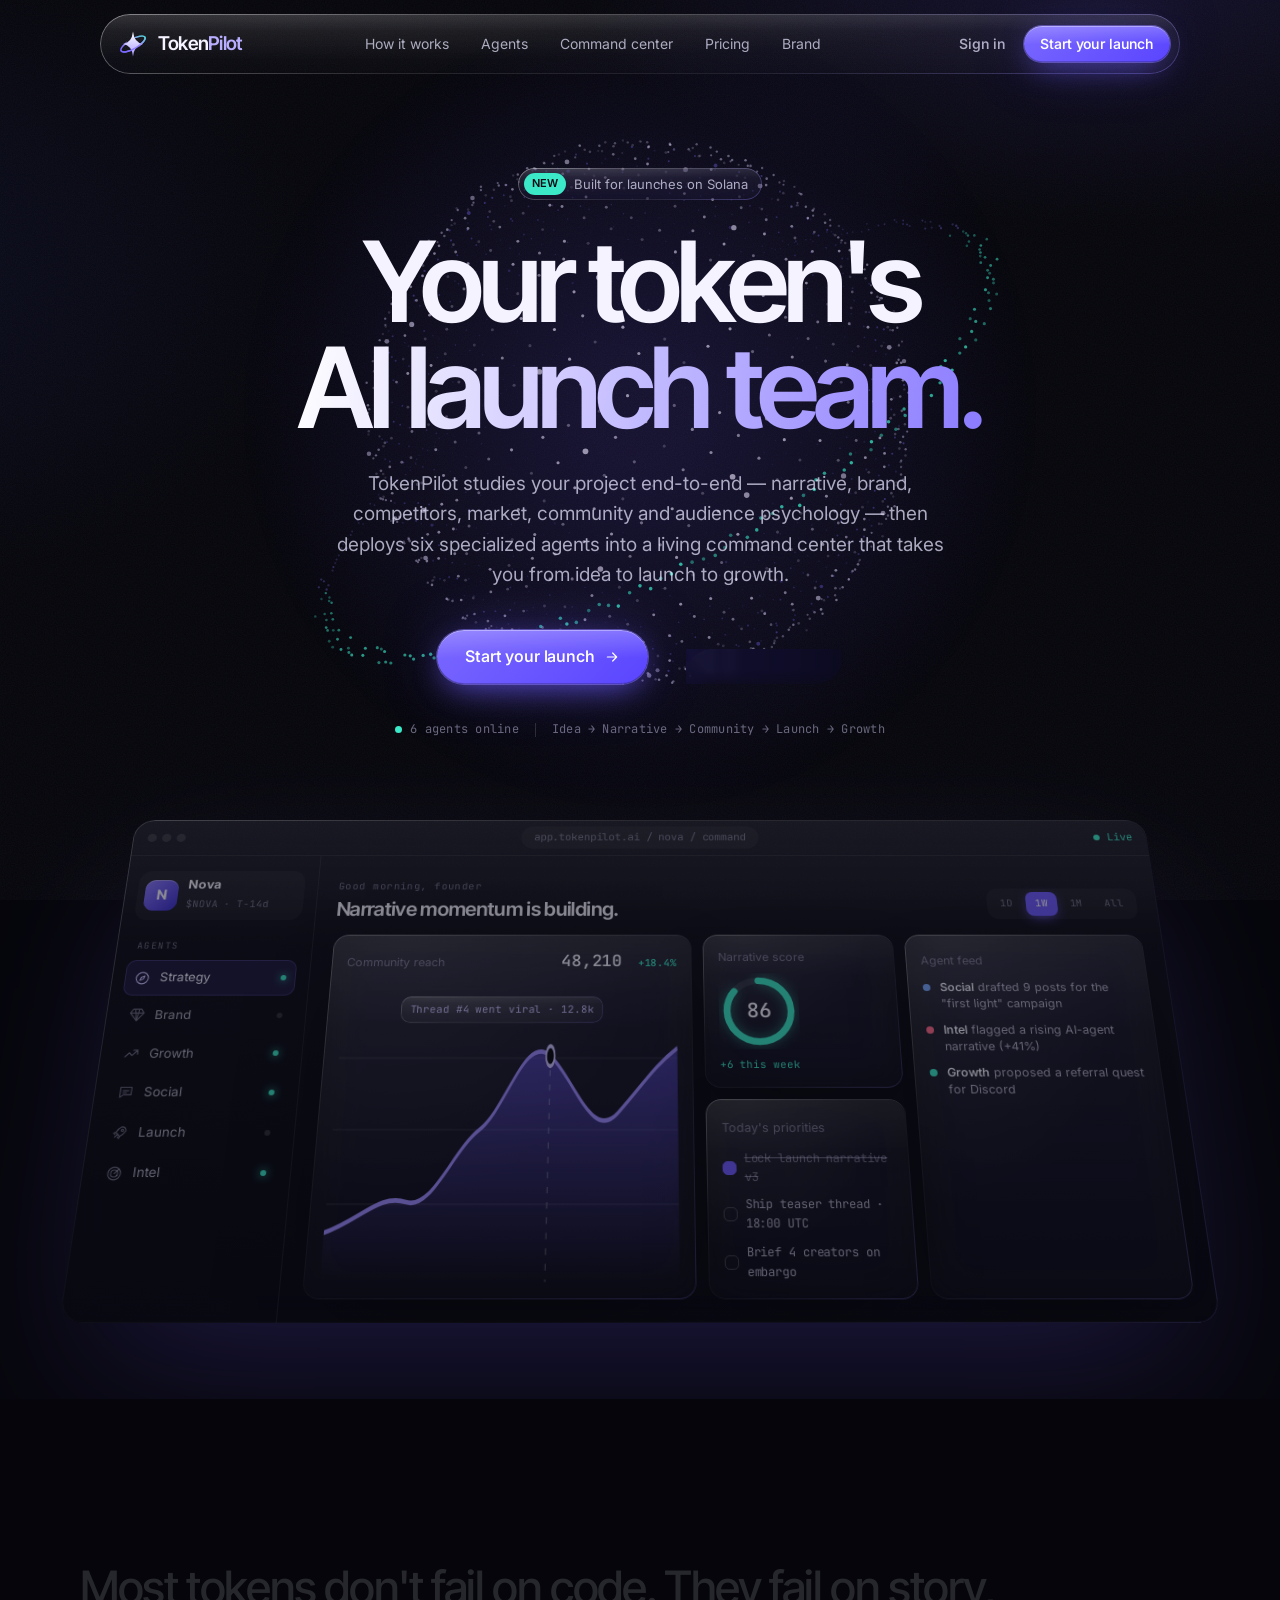
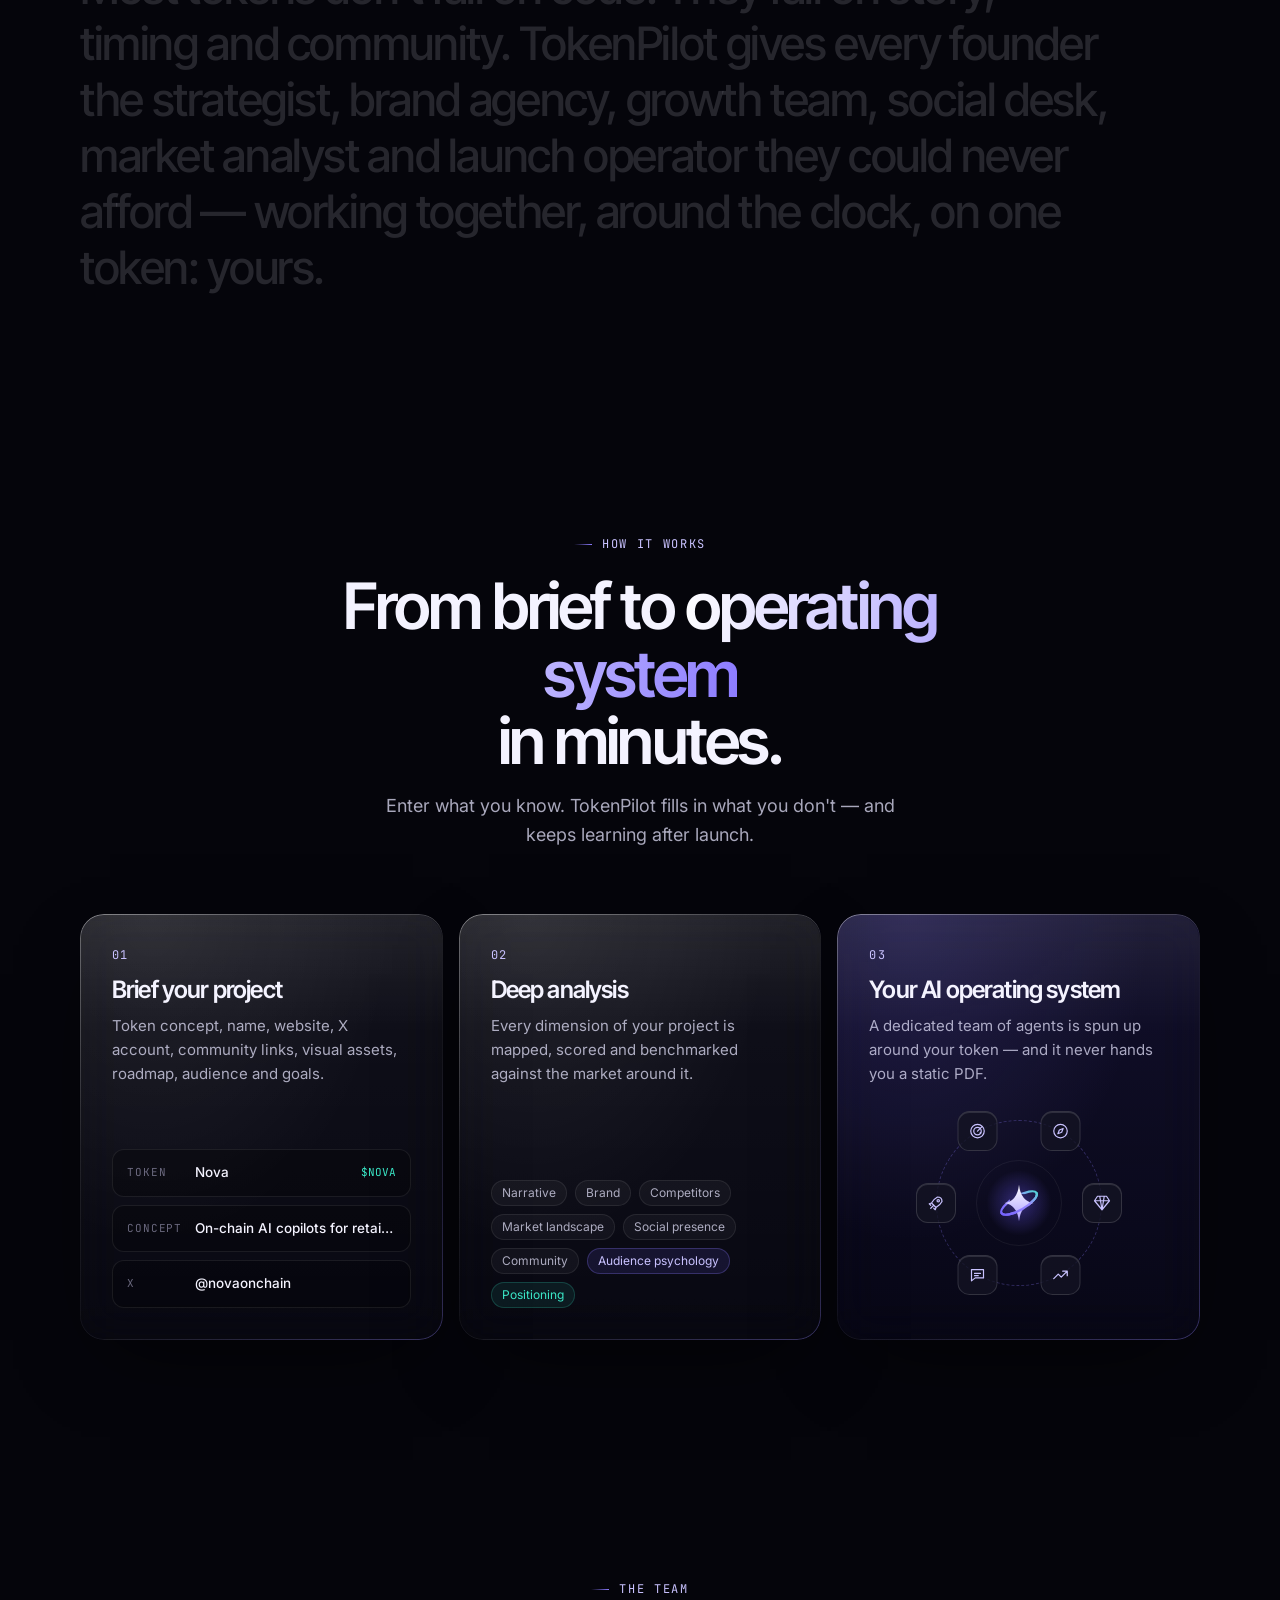
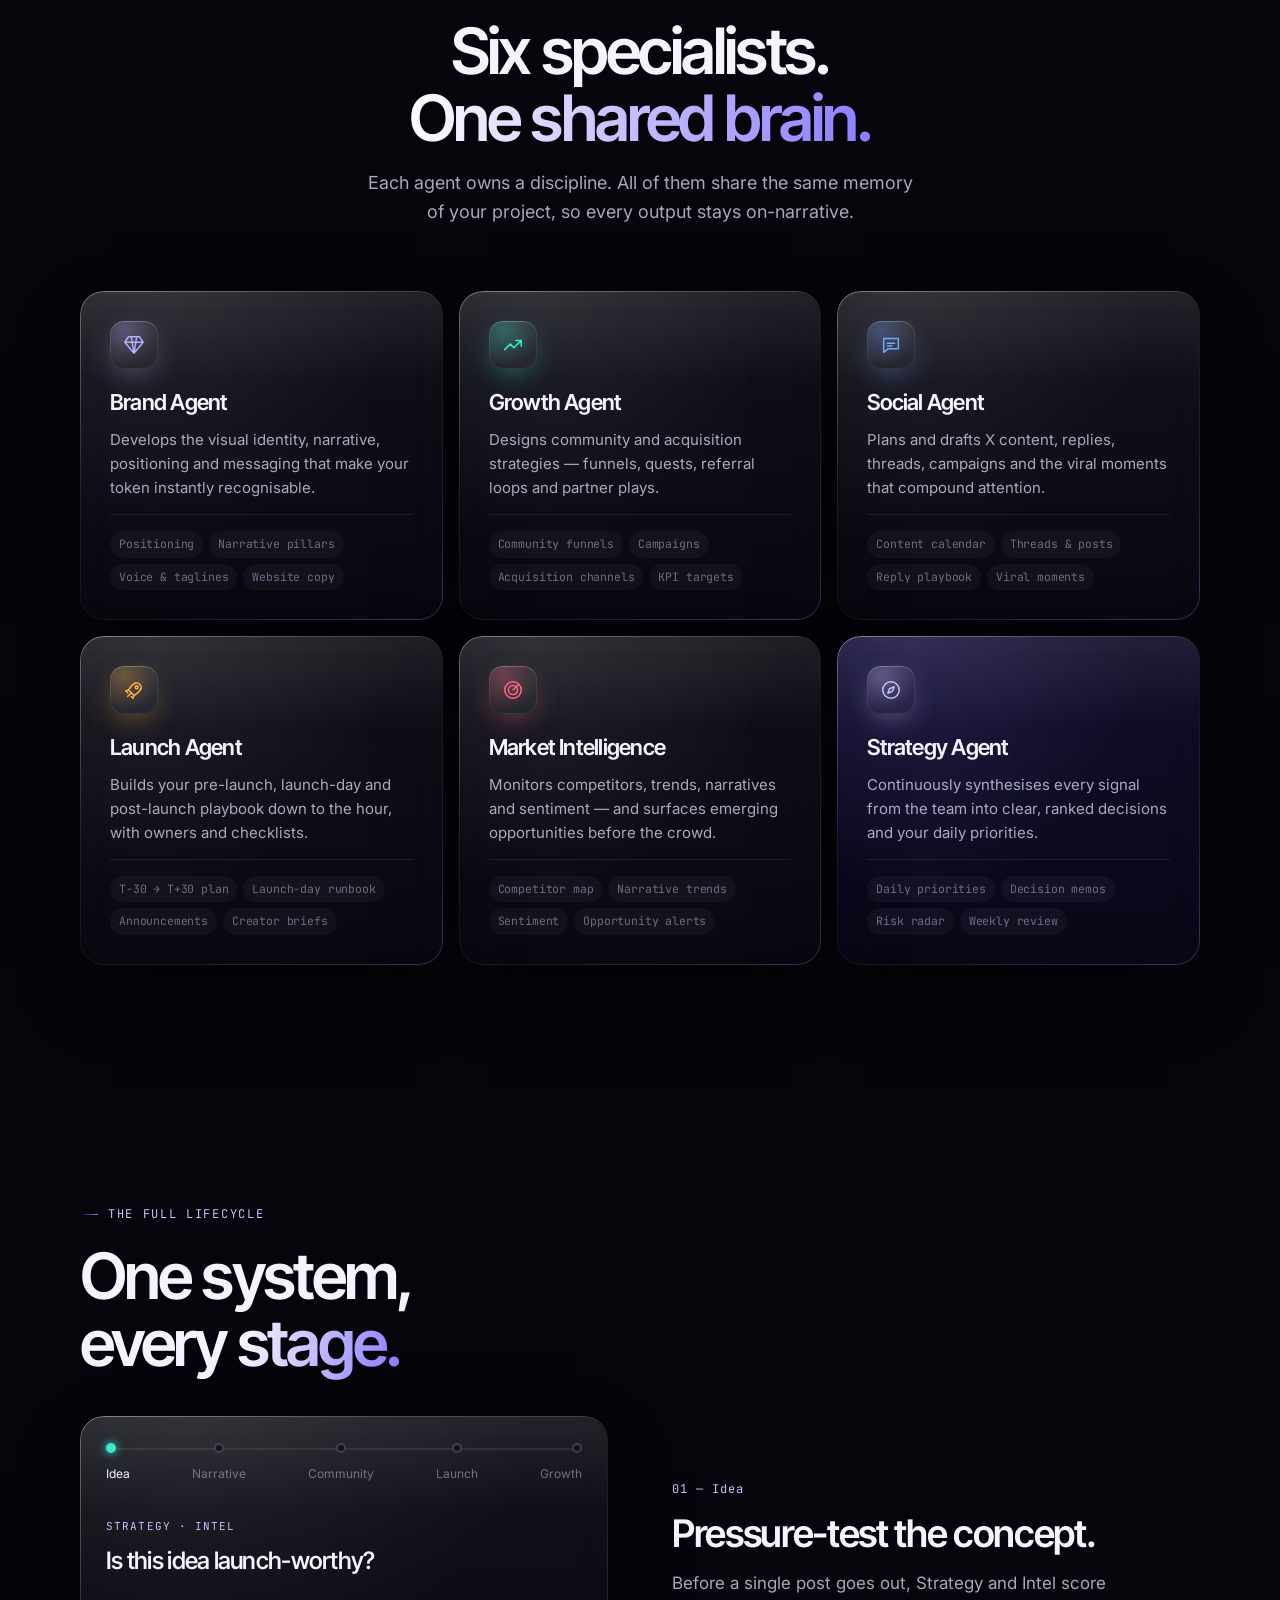
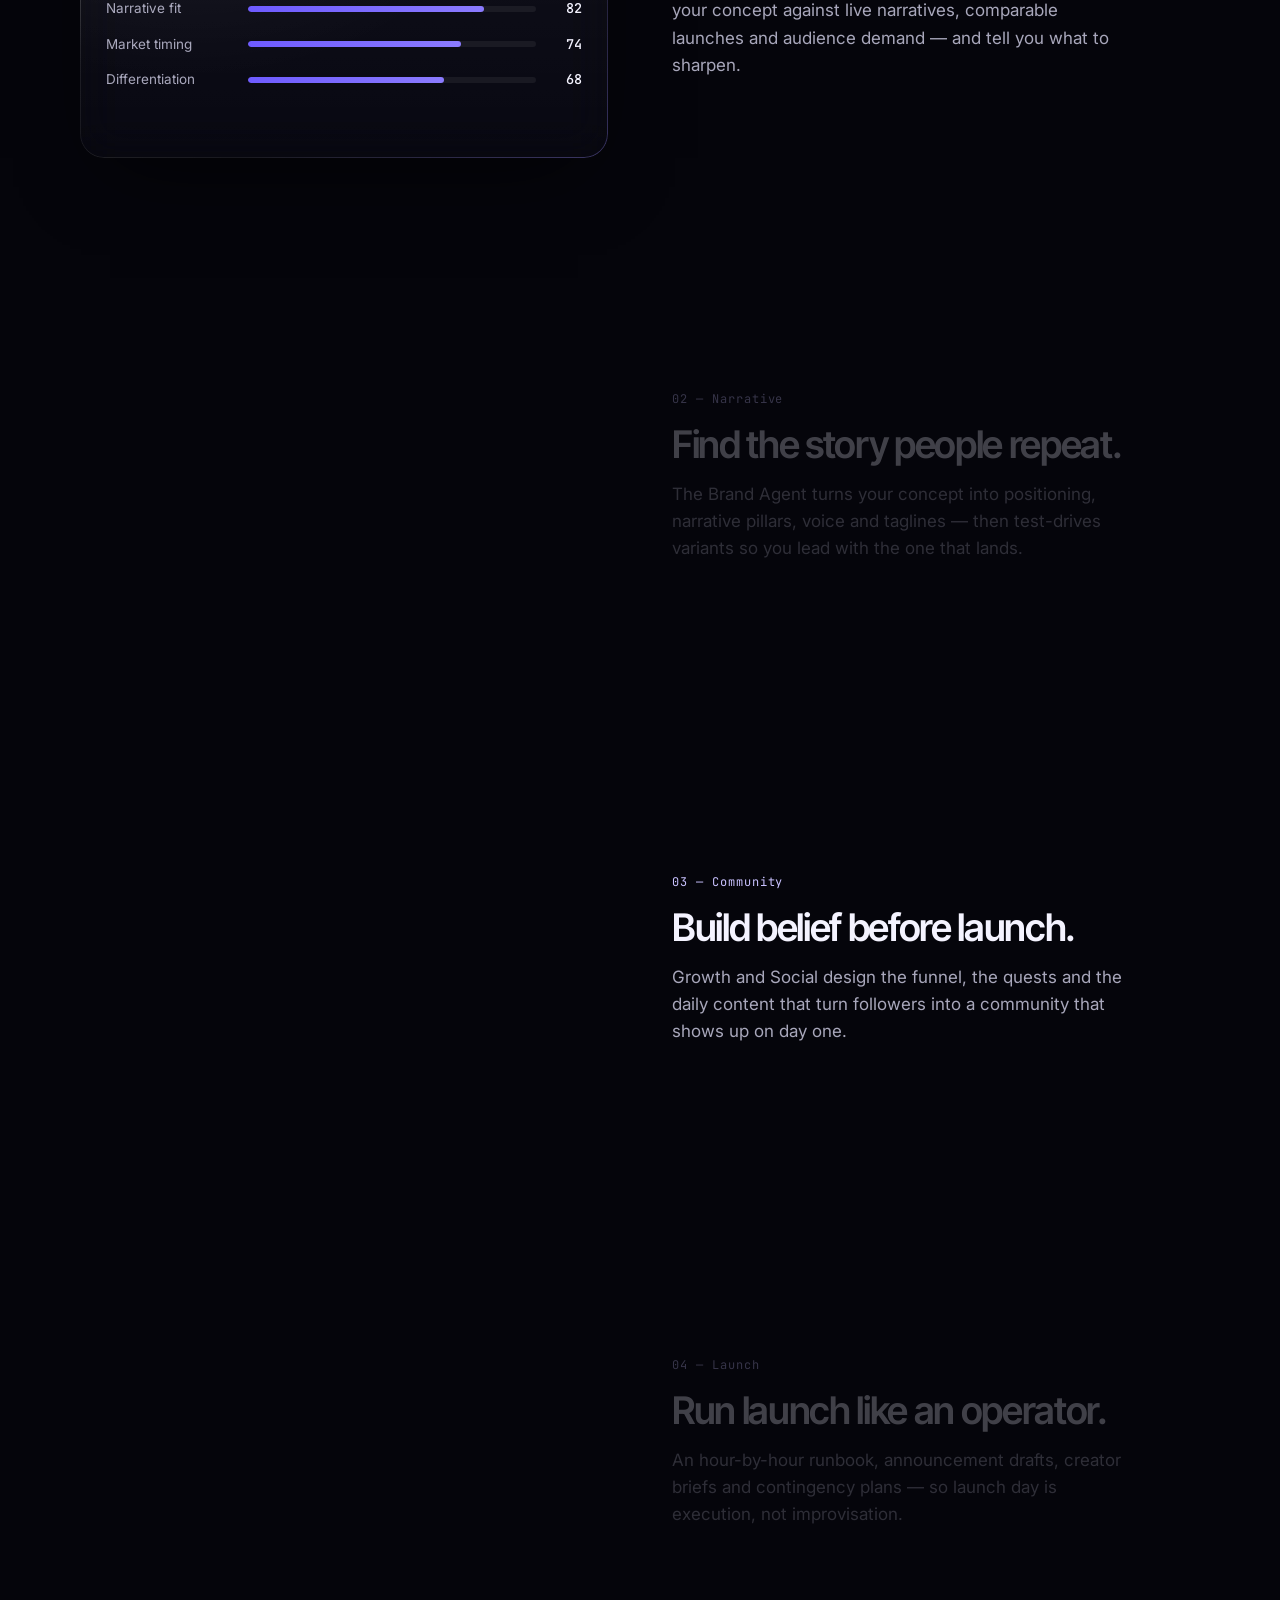
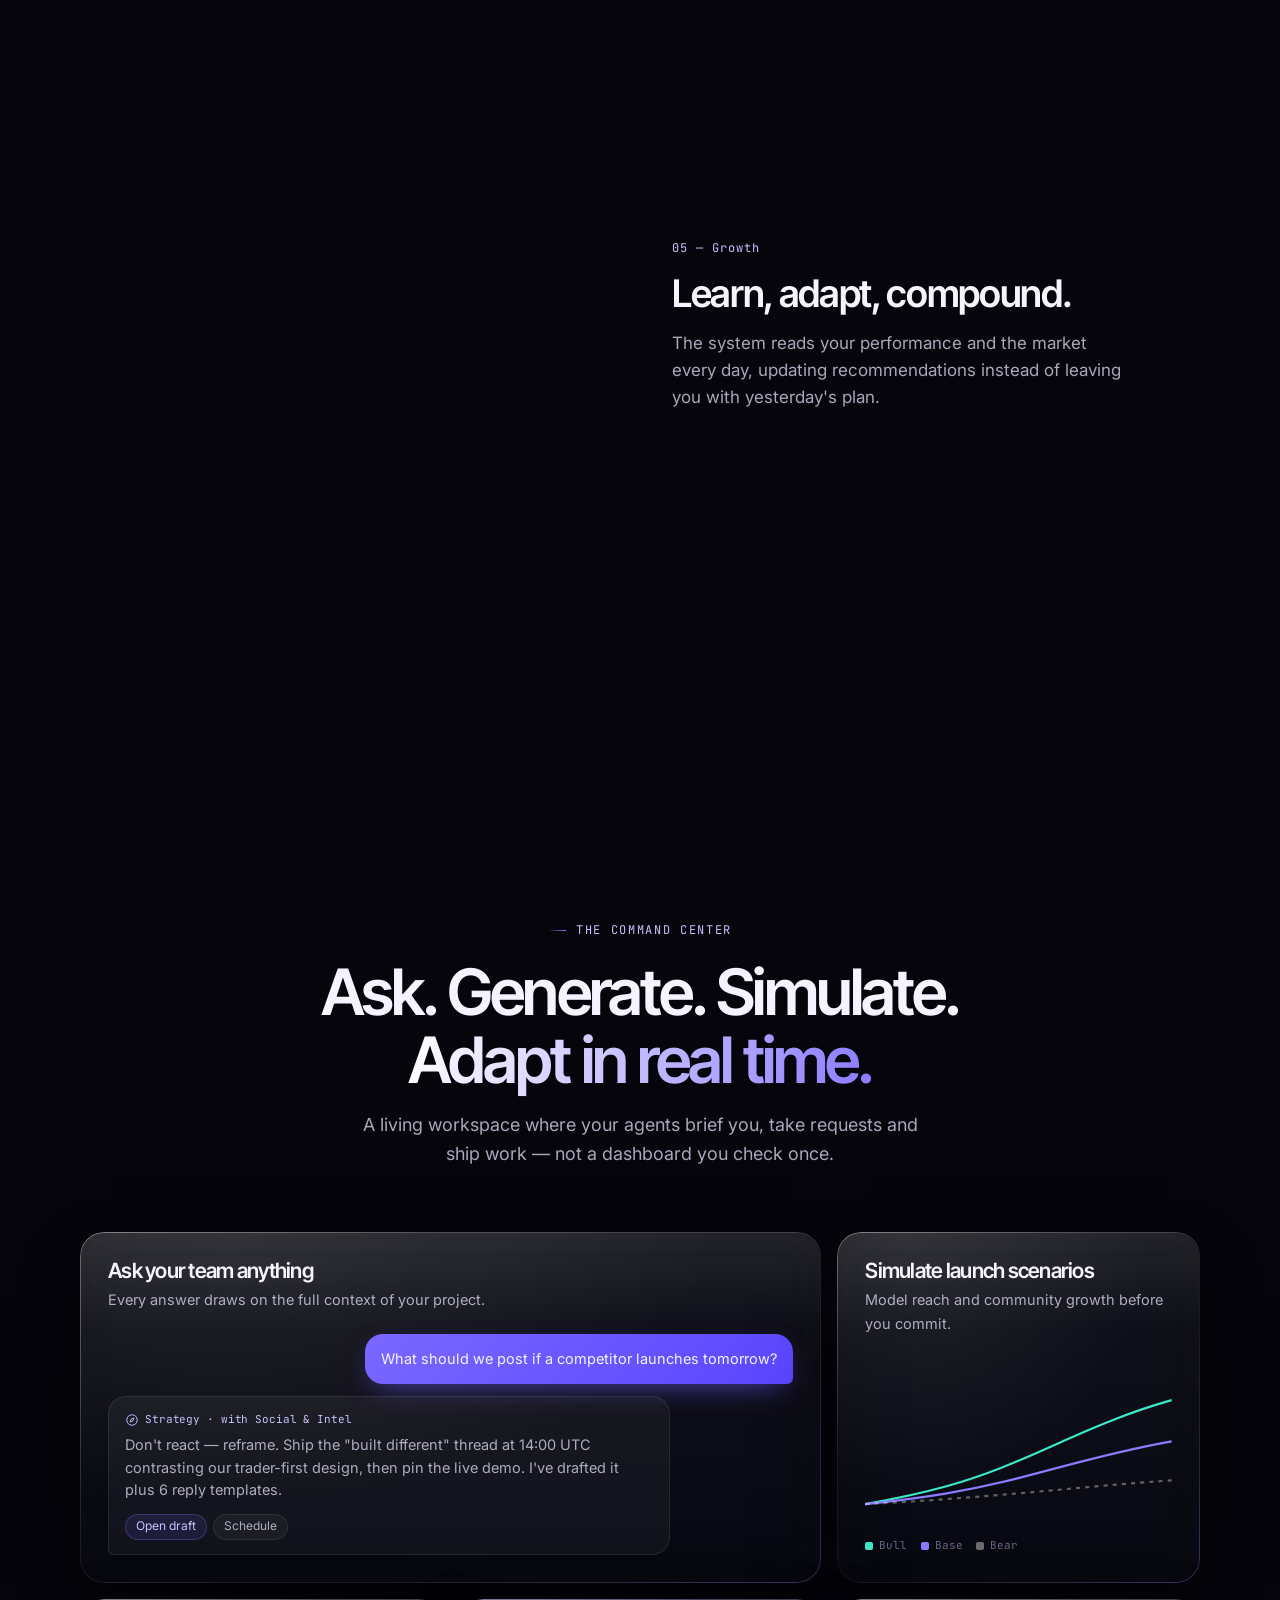
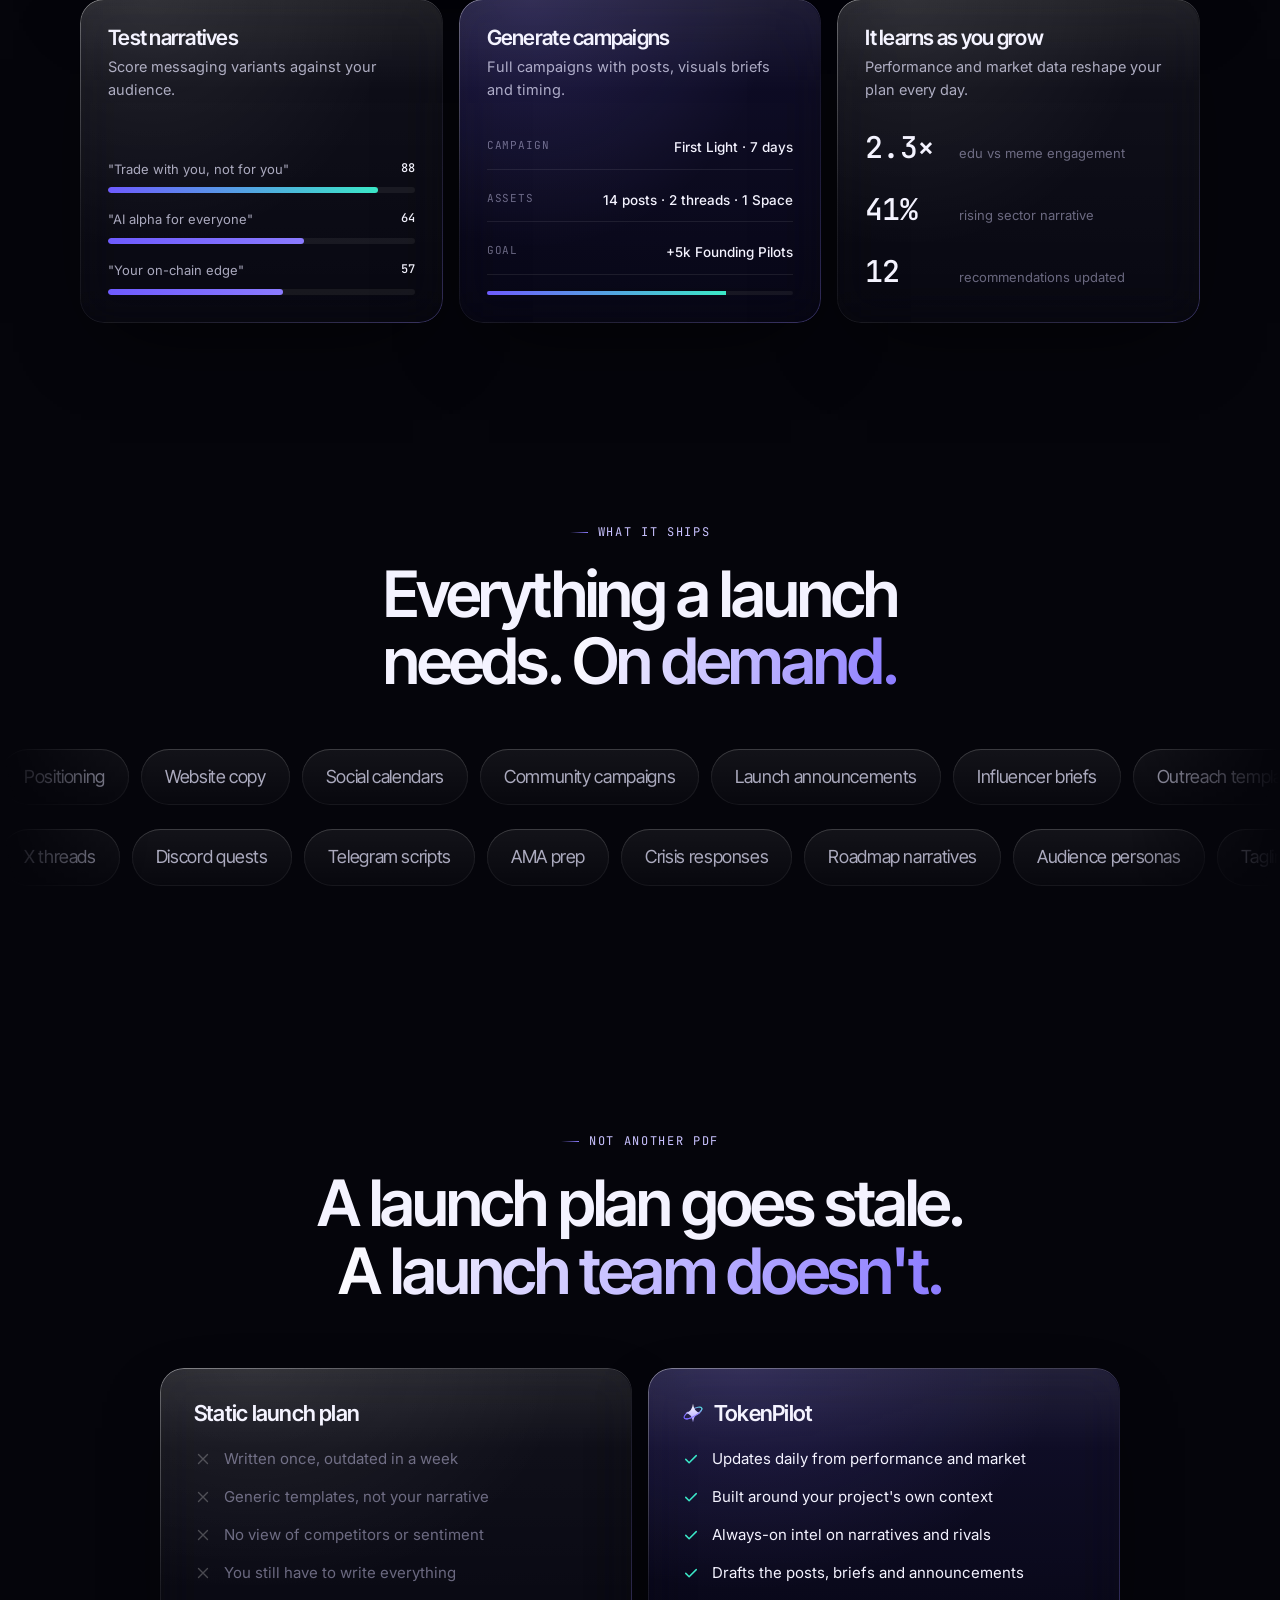
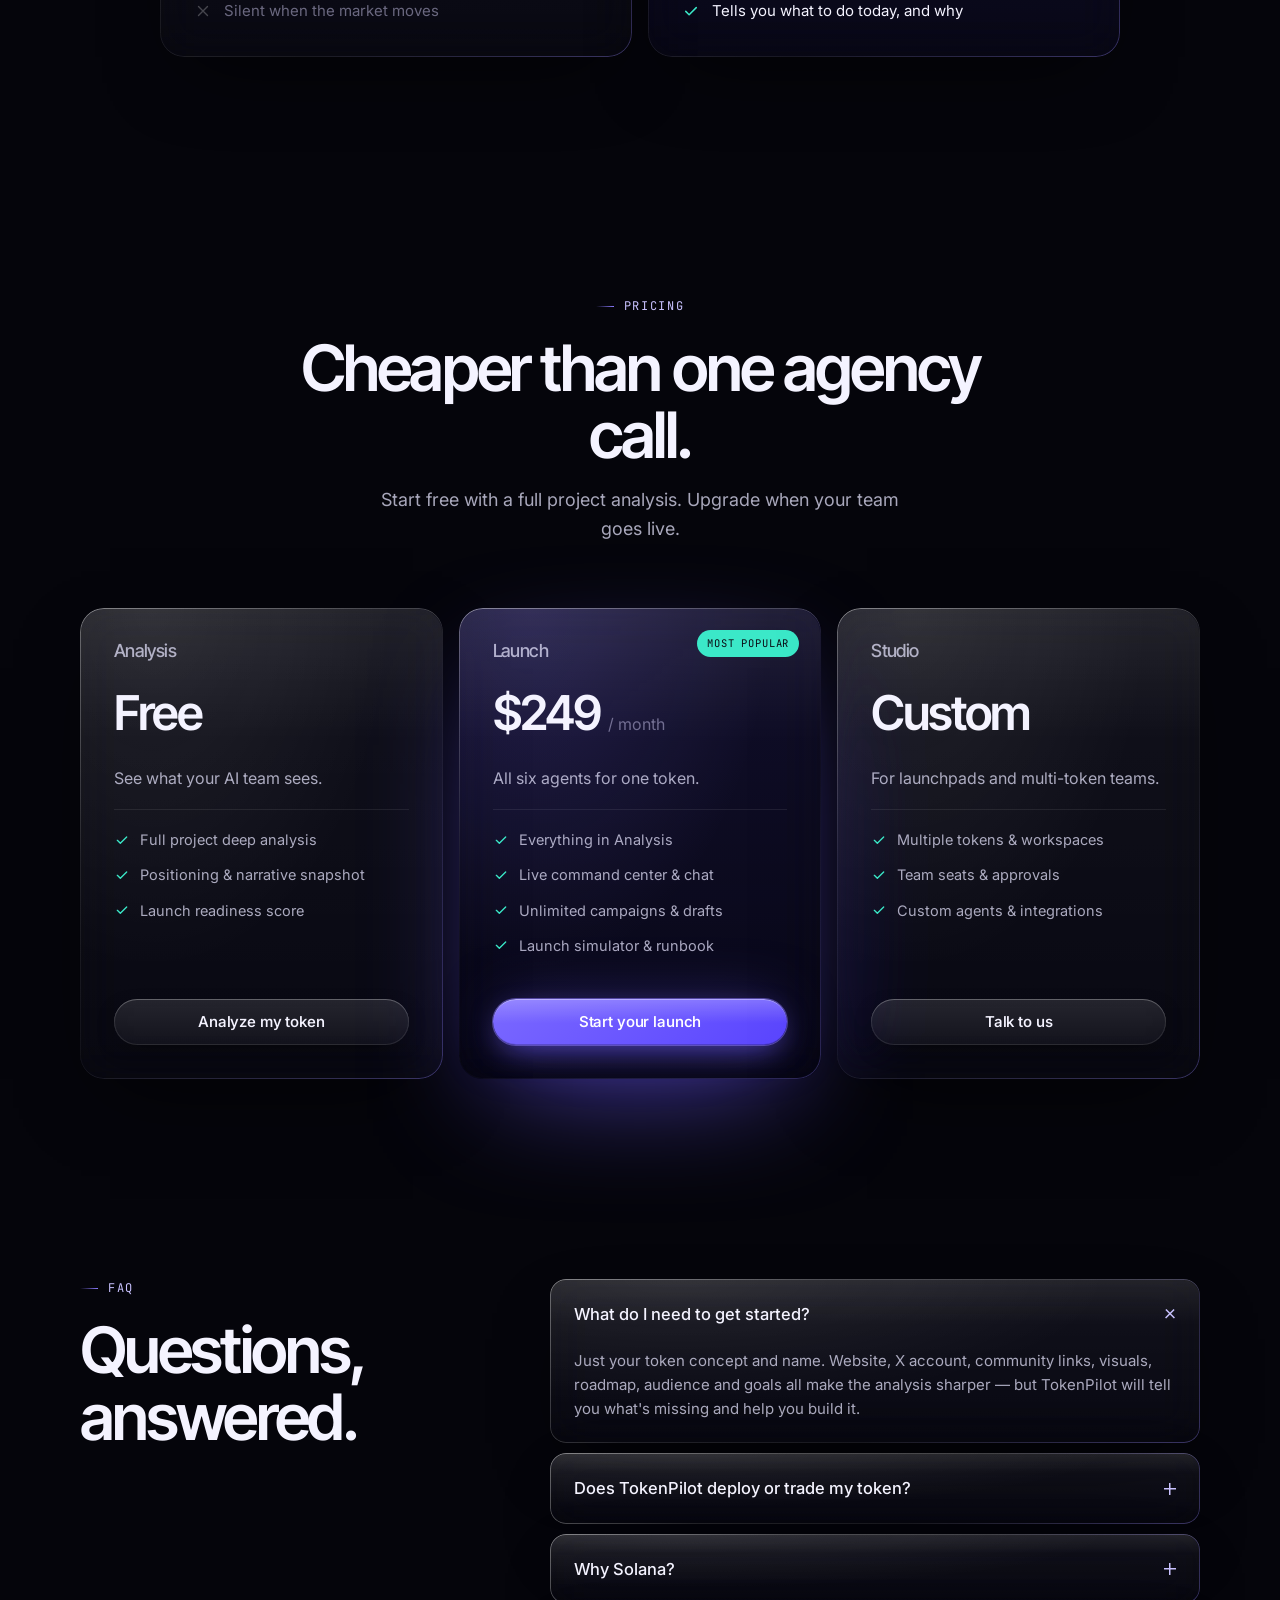
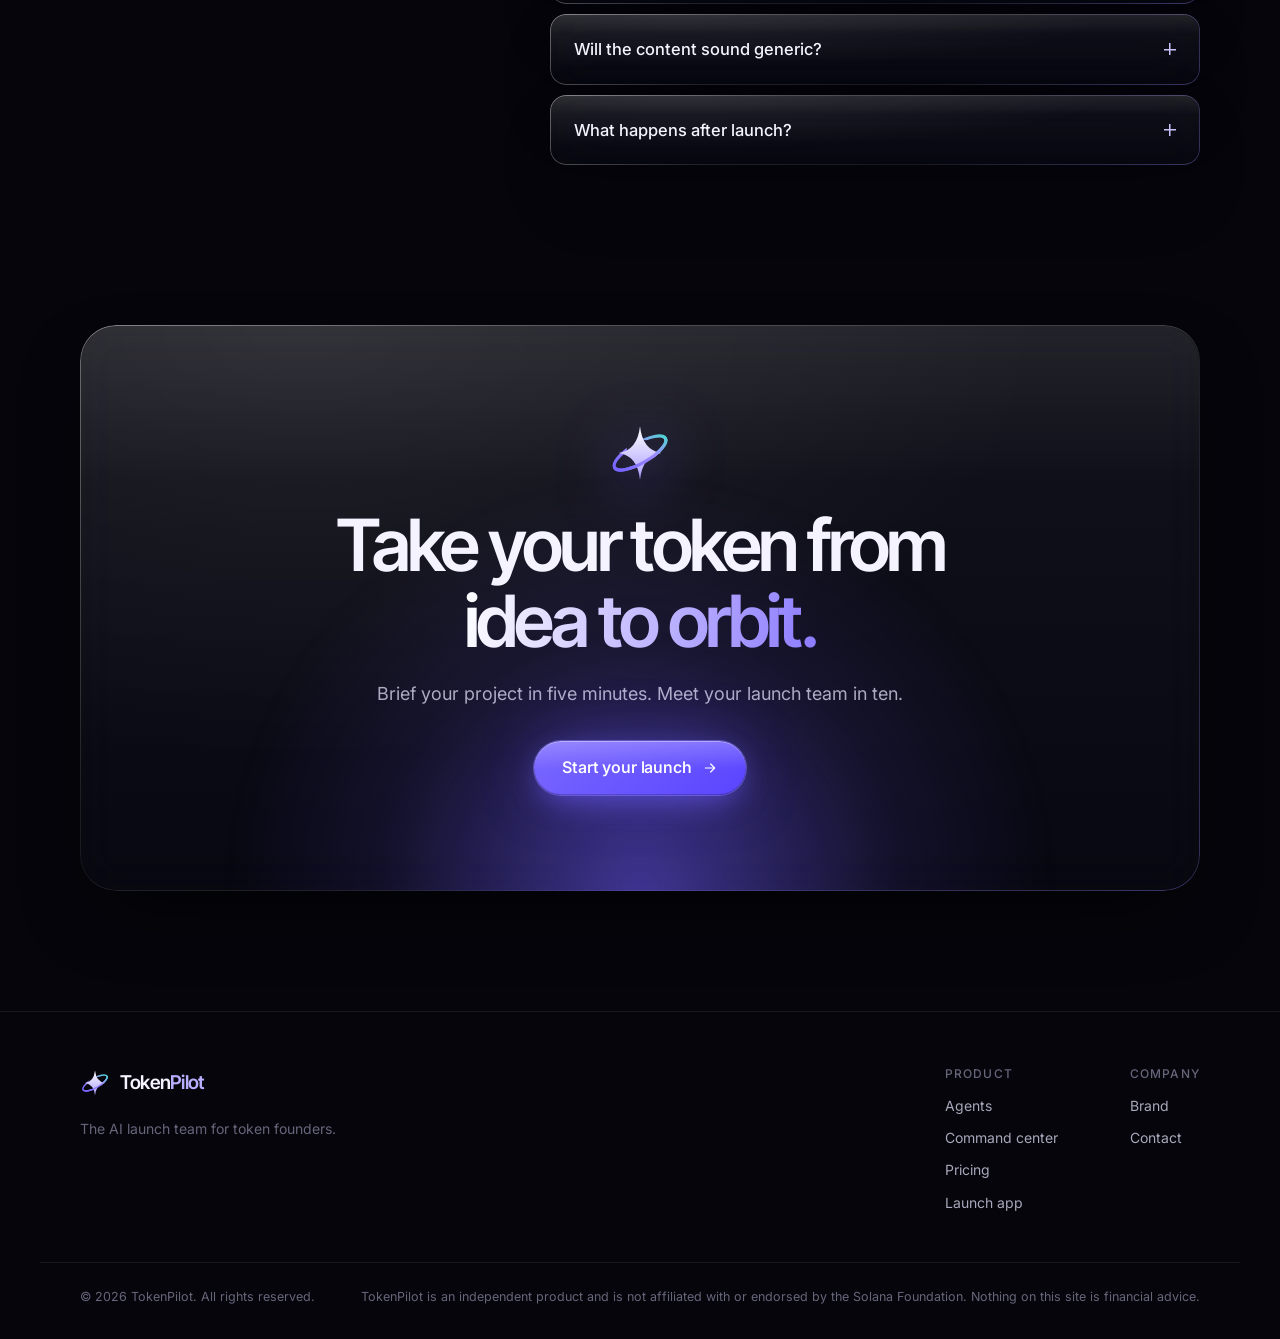
==== commit a4235c04: "Switch launch chain from Robinhood Chain to Solana Update landing page copy, FAQ and disclaimer, the" ====
--- a/index.html
+++ b/index.html
@@ -4,7 +4,7 @@
   <meta charset="utf-8" />
   <meta name="viewport" content="width=device-width, initial-scale=1" />
   <title>TokenPilot — Your token's AI launch team</title>
-  <meta name="description" content="TokenPilot builds a dedicated AI operating system around your token: six specialized agents for brand, growth, social, launch, market intelligence and strategy — from idea to launch to growth on Robinhood Chain." />
+  <meta name="description" content="TokenPilot builds a dedicated AI operating system around your token: six specialized agents for brand, growth, social, launch, market intelligence and strategy — from idea to launch to growth on Solana." />
   <meta name="theme-color" content="#05050b" />
   <meta property="og:title" content="TokenPilot — Your token's AI launch team" />
   <meta property="og:description" content="Six specialized AI agents. One living command center. From idea → narrative → community → launch → growth." />
@@ -70,7 +70,7 @@
       <div class="hero__glow" aria-hidden="true"></div>
       <div class="container hero__content">
         <a href="#how" class="pill glass" data-reveal>
-          <span class="dot">NEW</span> Built for launches on Robinhood Chain
+          <span class="dot">NEW</span> Built for launches on Solana
         </a>
         <h1 class="hero__title" data-reveal style="--d:1">
           Your token's<br /><span class="grad">AI launch team.</span>
@@ -525,8 +525,8 @@
             <p>No. TokenPilot is a strategy, brand and growth system. It never holds keys, deploys contracts or touches funds. Nothing it produces is financial advice.</p>
           </details>
           <details class="glass glass--sm">
-            <summary>Why Robinhood Chain?</summary>
-            <p>TokenPilot is tuned for founders launching on Robinhood Chain — its audience, ecosystem and launch dynamics. The playbooks adapt to wherever your community lives.</p>
+            <summary>Why Solana?</summary>
+            <p>TokenPilot is tuned for founders launching on Solana — its fast-moving, culture-driven market, its launchpads and DEXs, and the X and Telegram communities where Solana narratives form. The playbooks adapt to wherever your community lives.</p>
           </details>
           <details class="glass glass--sm">
             <summary>Will the content sound generic?</summary>
@@ -567,7 +567,7 @@
     </div>
     <div class="container footer__legal">
       <span>© 2026 TokenPilot. All rights reserved.</span>
-      <span>TokenPilot is an independent product and is not affiliated with or endorsed by Robinhood. Nothing on this site is financial advice.</span>
+      <span>TokenPilot is an independent product and is not affiliated with or endorsed by the Solana Foundation. Nothing on this site is financial advice.</span>
     </div>
   </footer>
 
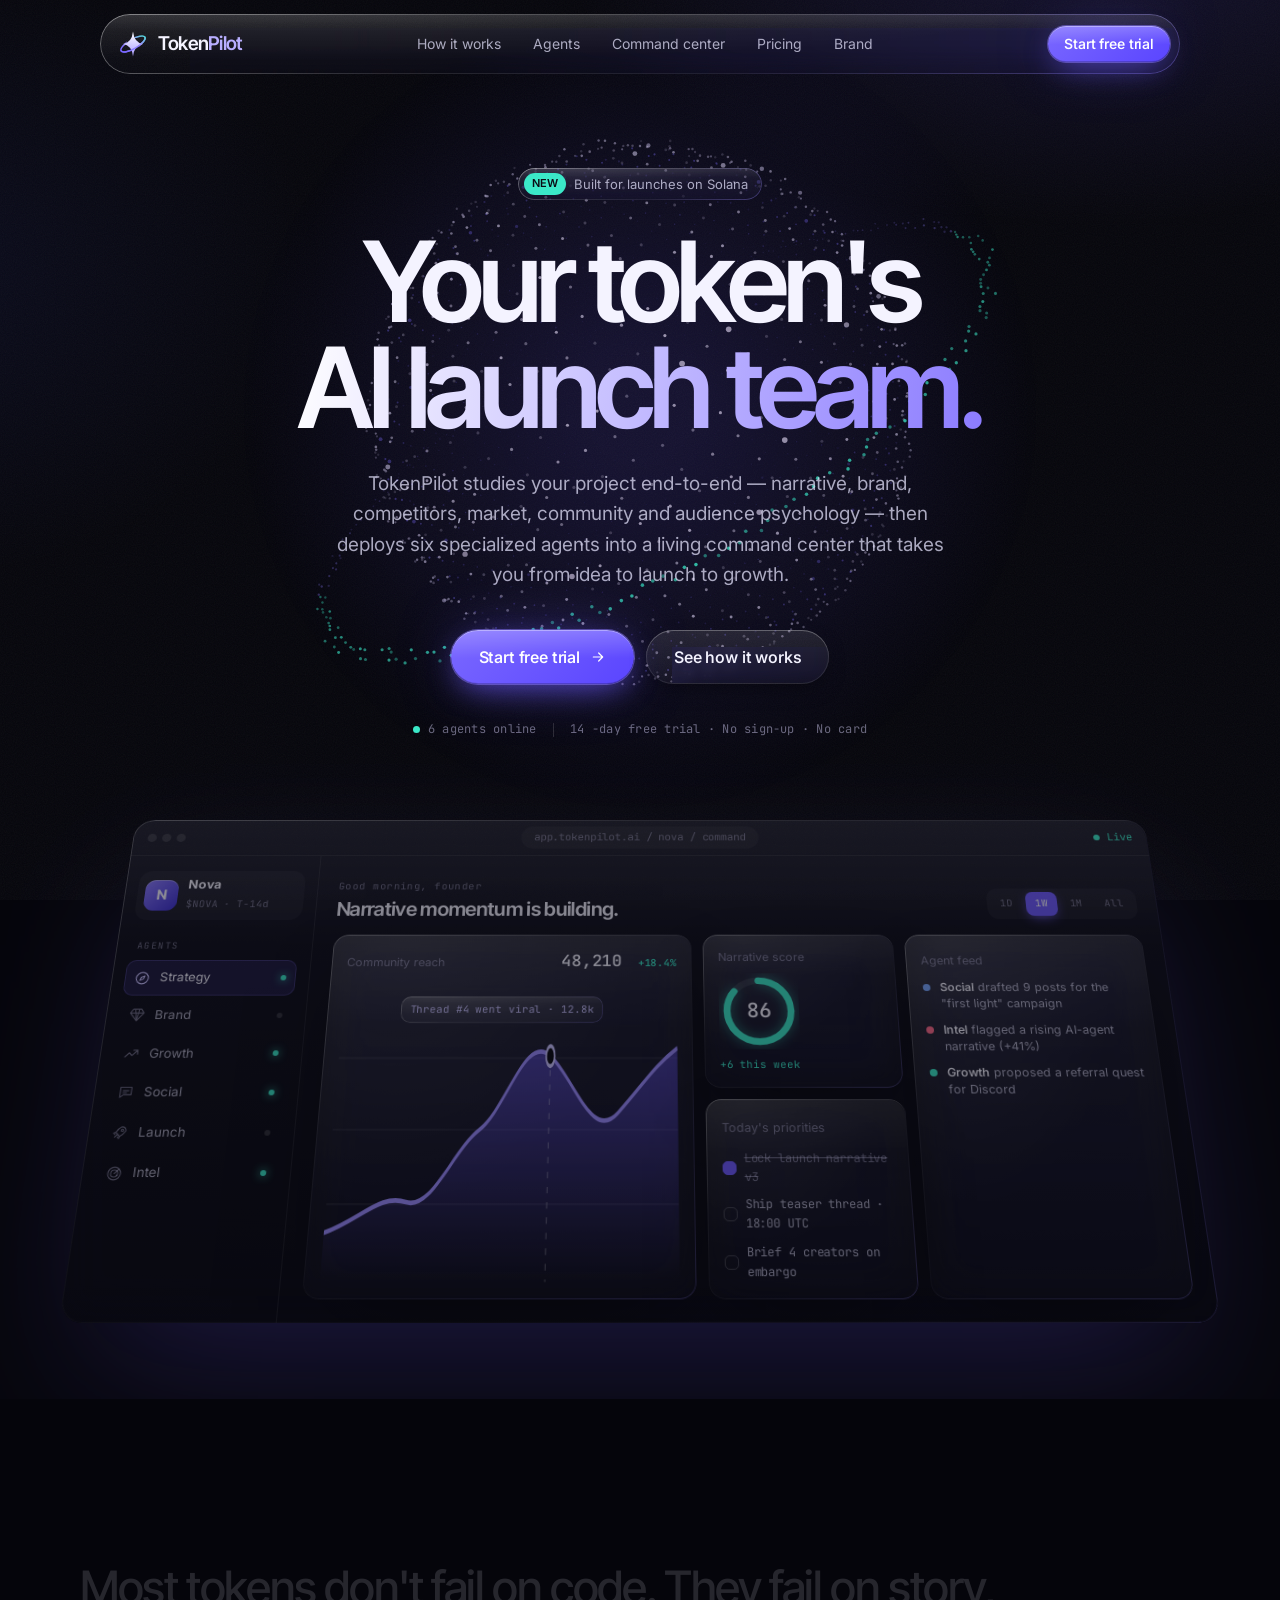
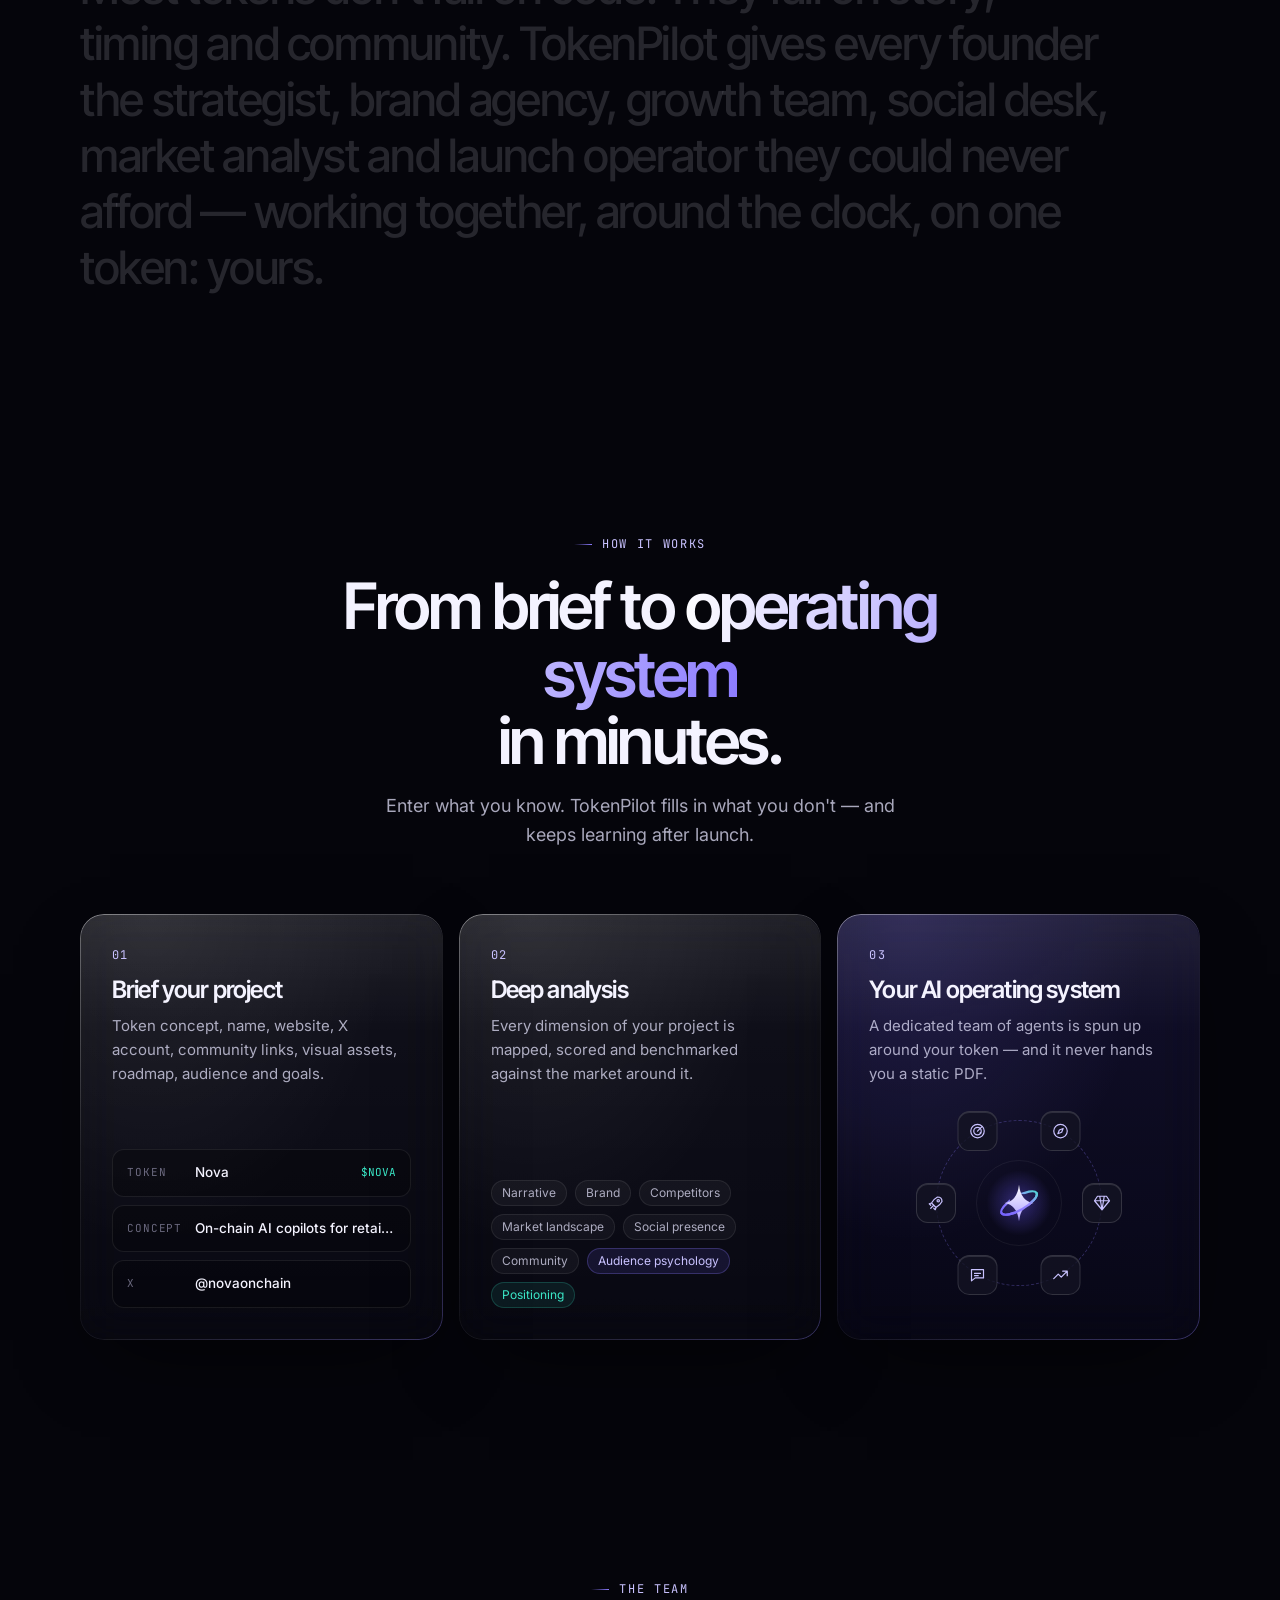
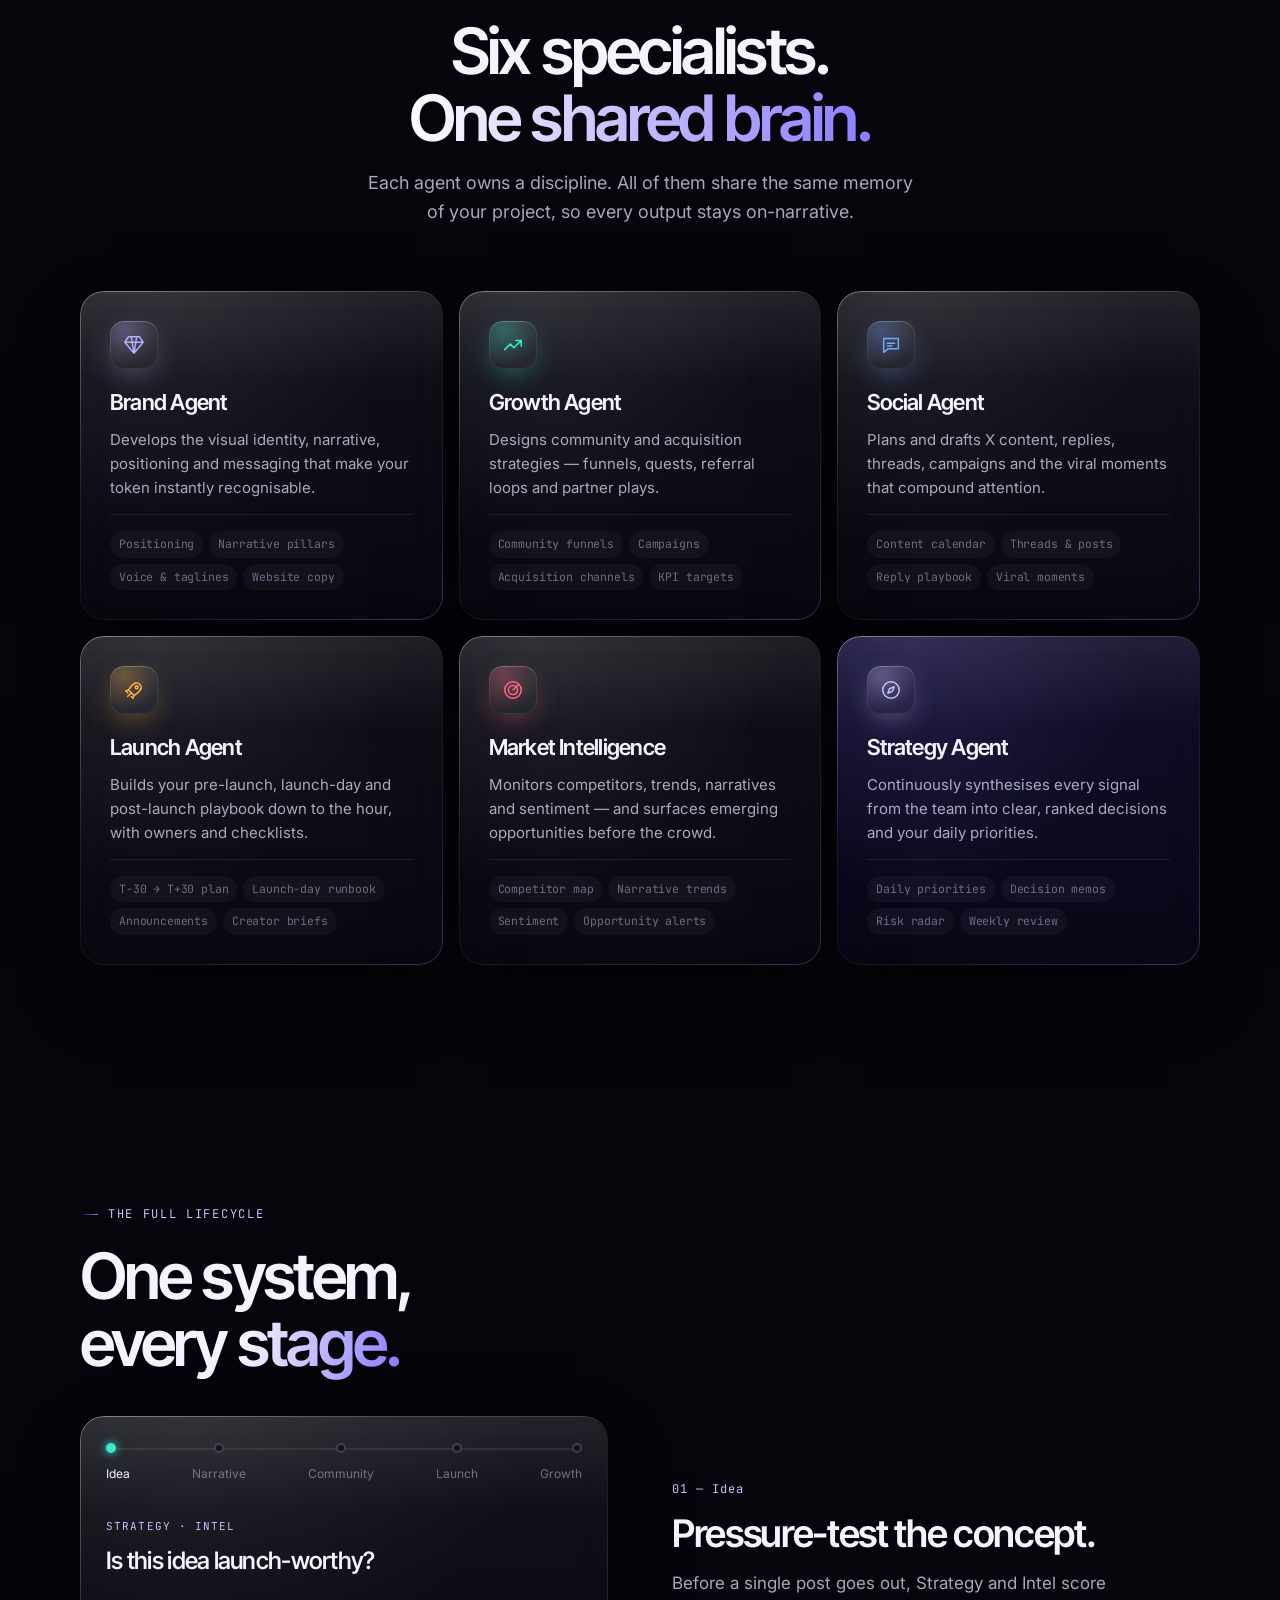
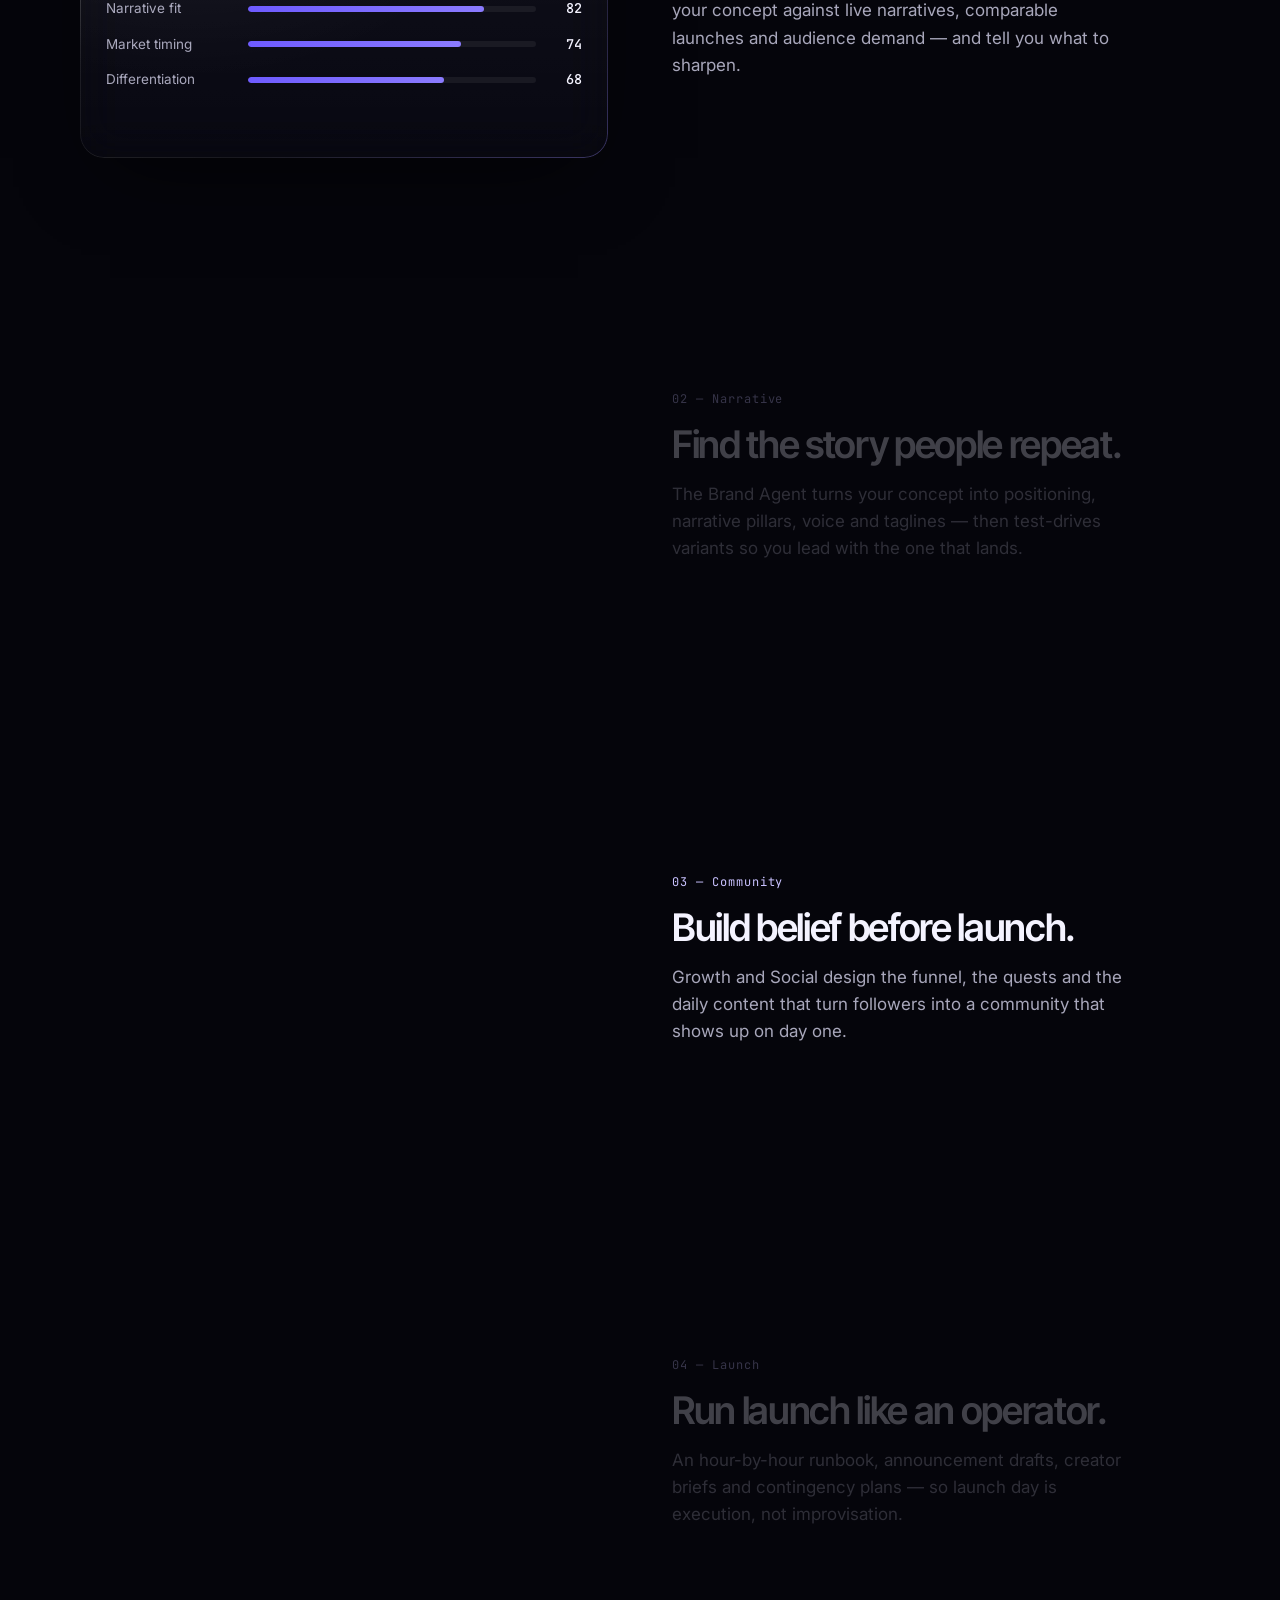
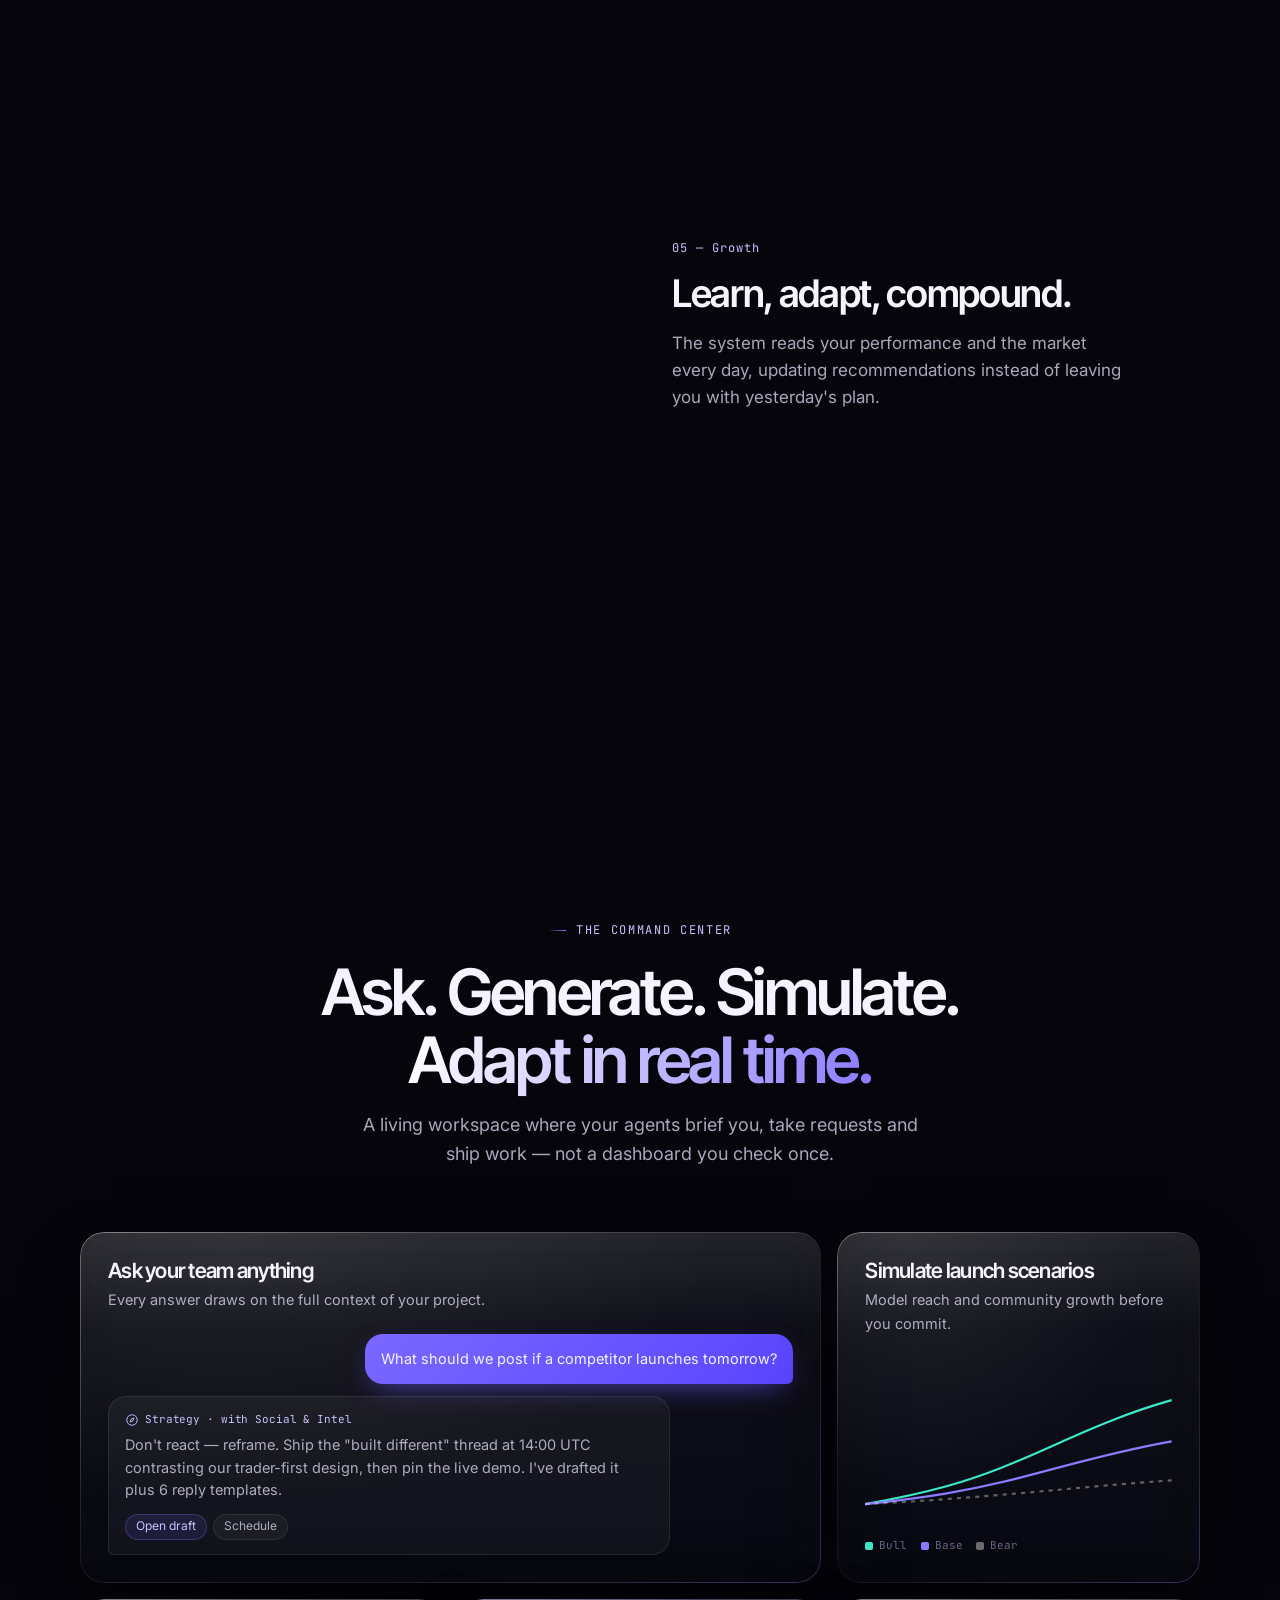
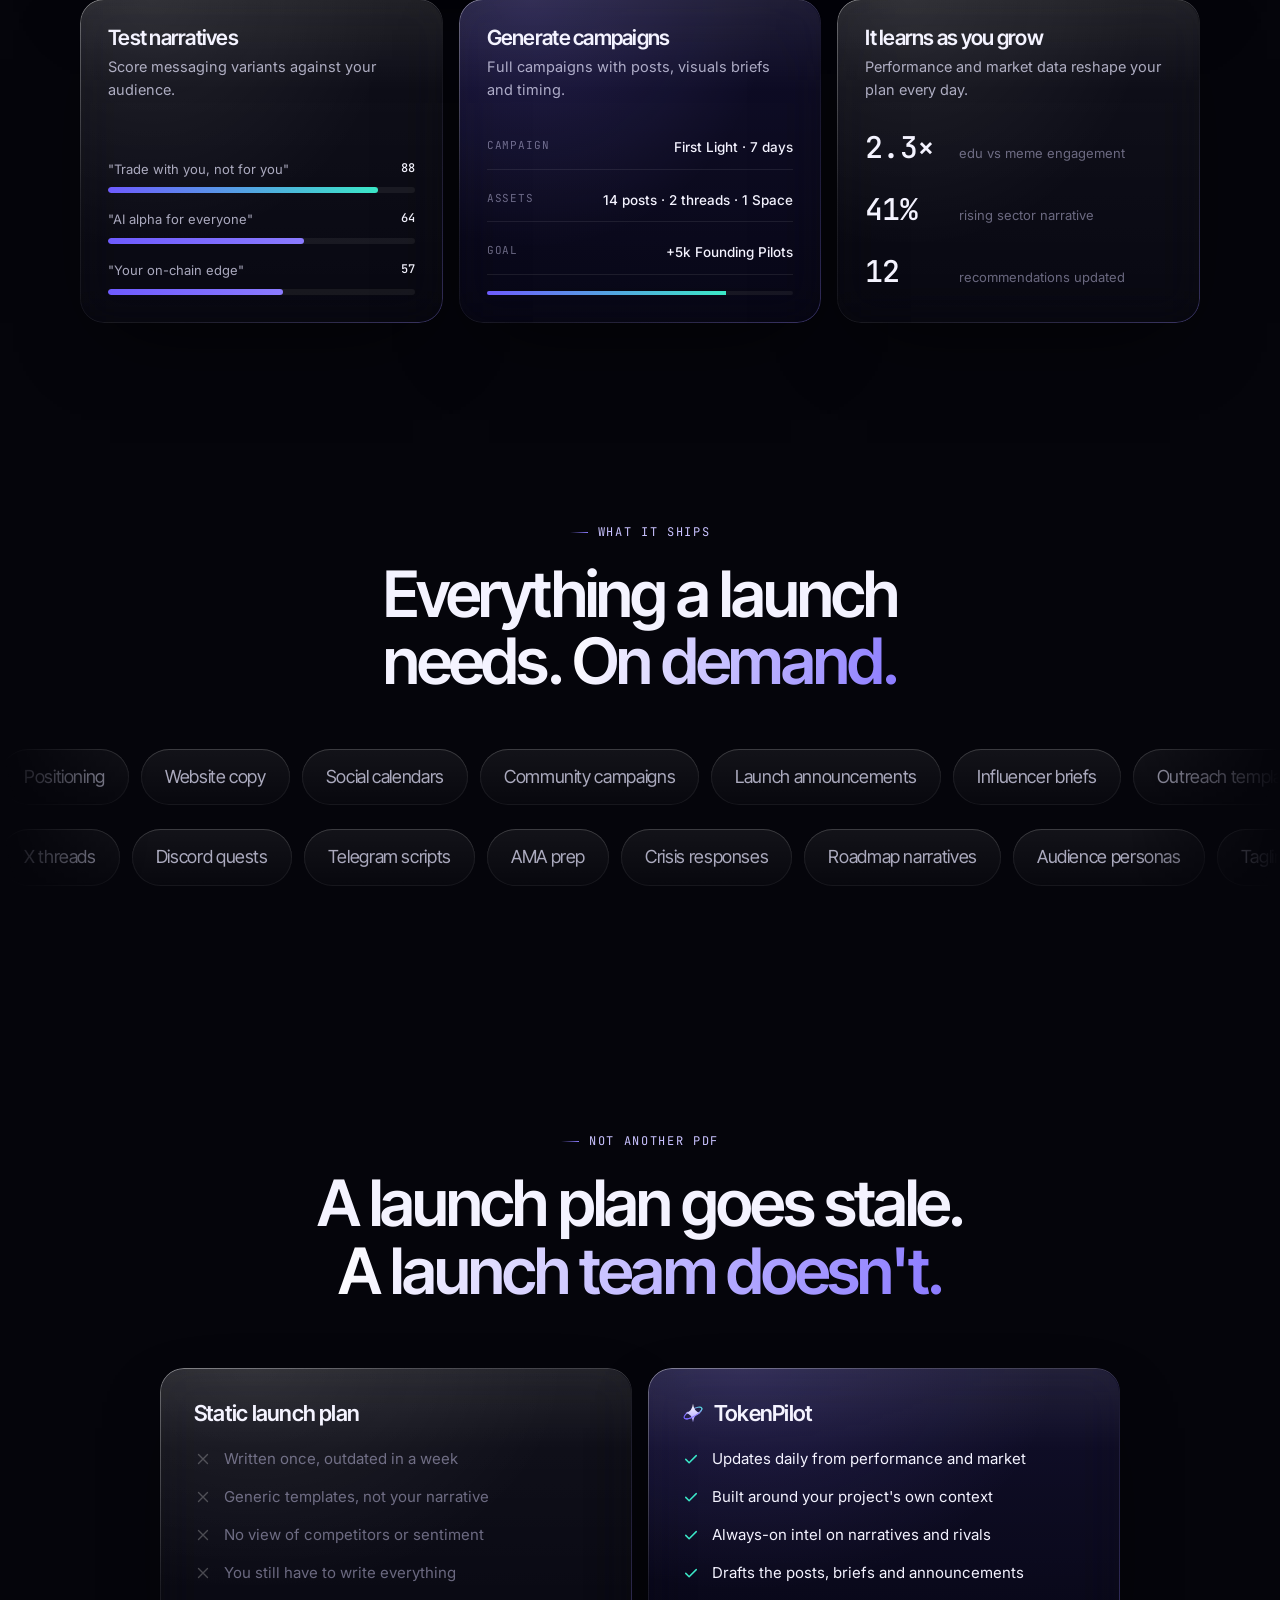
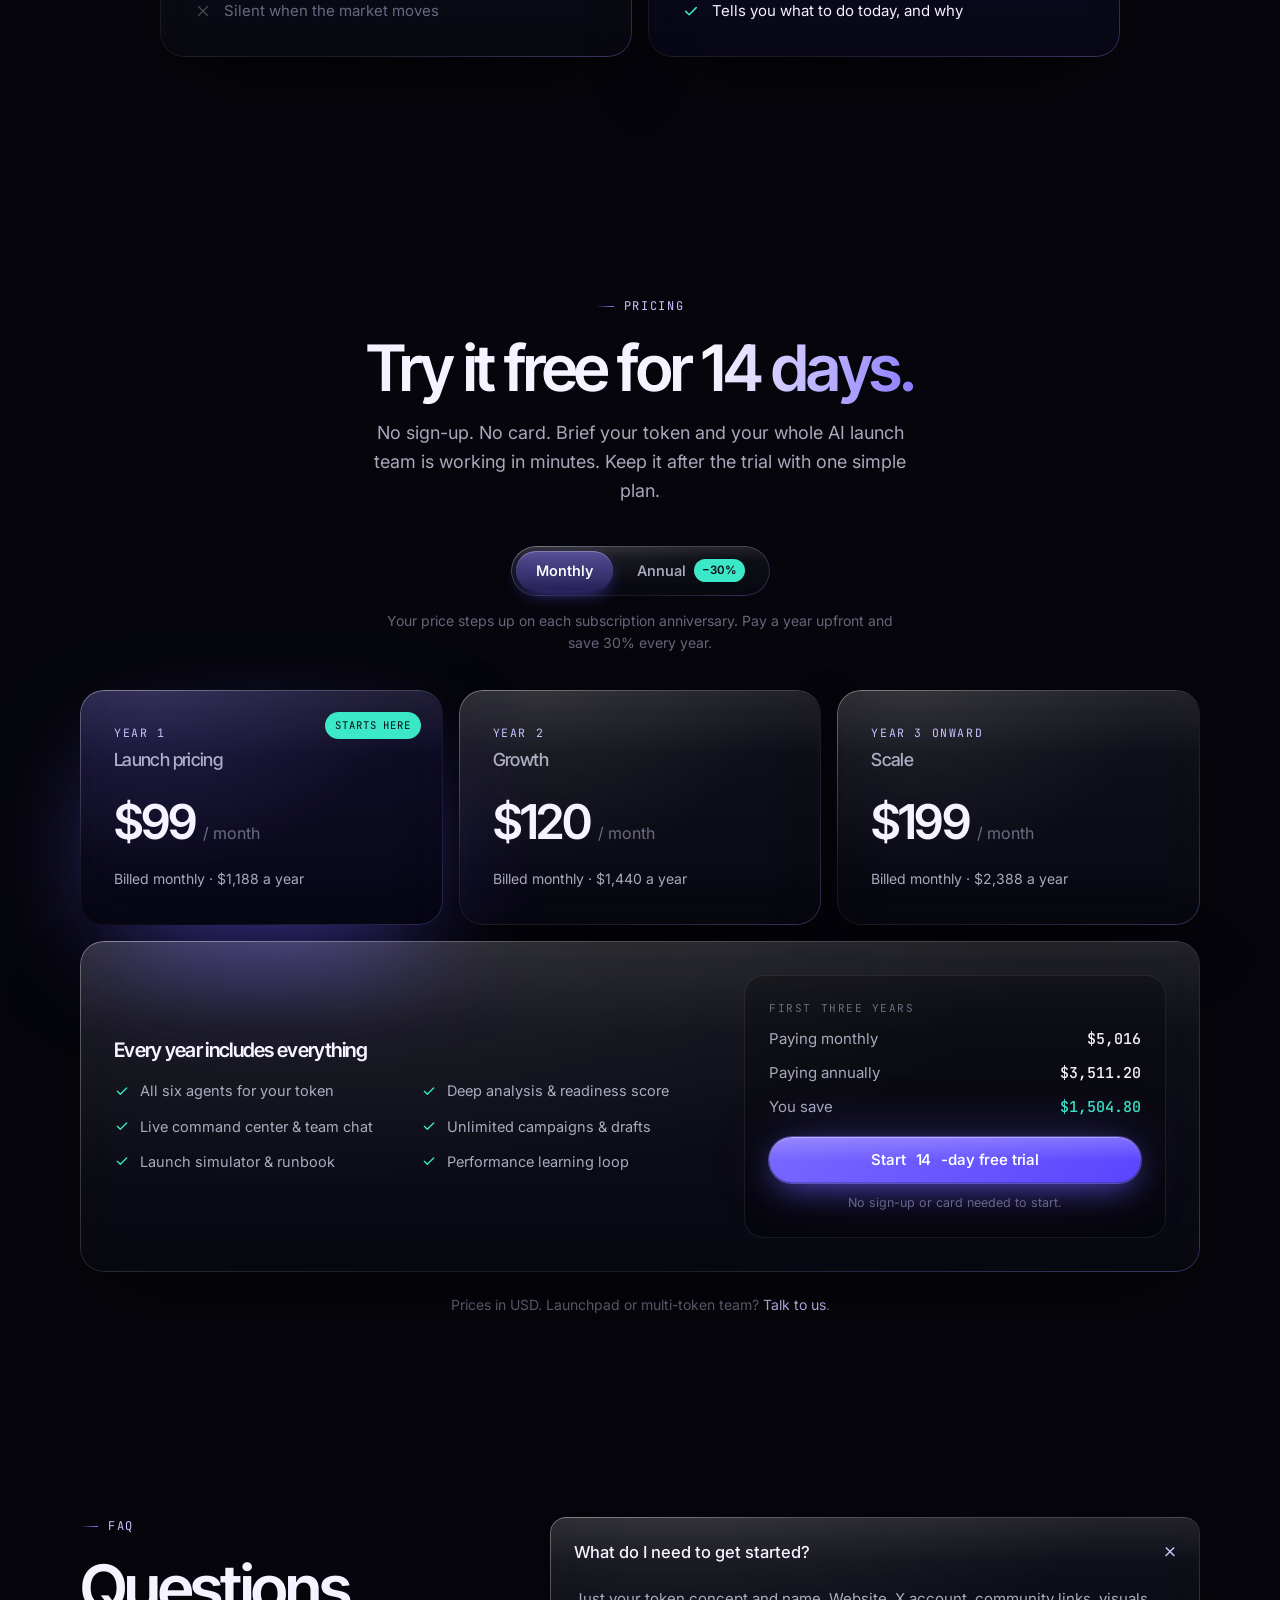
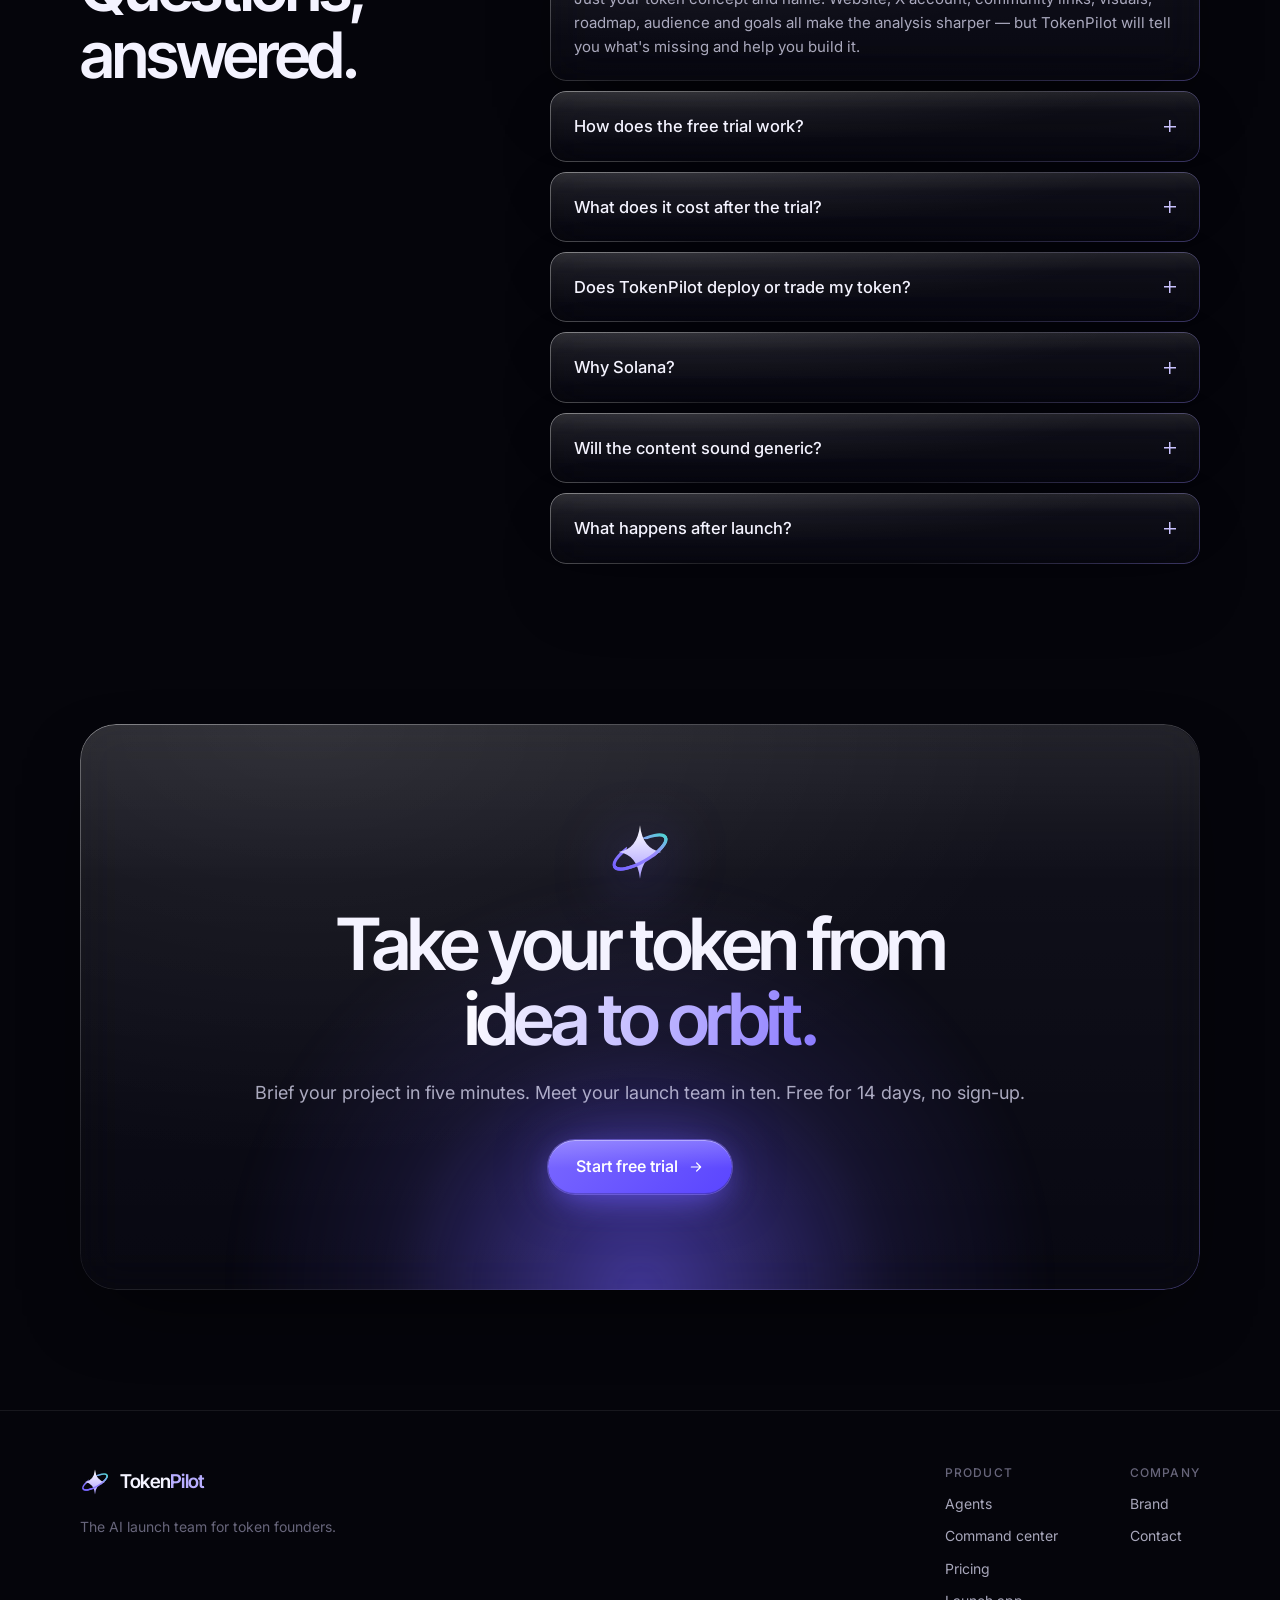
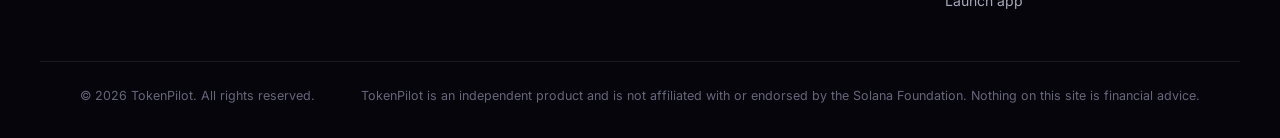
==== commit 302684f3: "Add 14-day no-sign-up free trial and year-based pricing - Pricing: $99/mo year 1, $120/mo year 2, $1" ====
--- a/index.html
+++ b/index.html
@@ -48,8 +48,7 @@
         <a href="brand.html">Brand</a>
       </nav>
       <div class="nav__cta">
-        <a href="app.html" class="btn btn--ghost btn--sm nav__signin">Sign in</a>
-        <a href="app.html" class="btn btn--primary btn--sm">Start your launch</a>
+                <a href="app.html" class="btn btn--primary btn--sm">Start free trial</a>
         <button class="nav__burger" aria-label="Open menu" aria-expanded="false" id="burger"><span></span><span></span></button>
       </div>
     </div>
@@ -59,7 +58,7 @@
       <a href="#command">Command center</a>
       <a href="#pricing">Pricing</a>
       <a href="brand.html">Brand</a>
-      <a href="app.html" class="btn btn--primary">Start your launch</a>
+      <a href="app.html" class="btn btn--primary">Start free trial</a>
     </div>
   </header>
 
@@ -81,13 +80,13 @@
           idea to launch to growth.
         </p>
         <div class="hero__ctas" data-reveal style="--d:3">
-          <a href="app.html" class="btn btn--primary btn--lg lg" data-lg-radius="999">Start your launch <svg><use href="#i-arrow"/></svg></a>
+          <a href="app.html" class="btn btn--primary btn--lg lg" data-lg-radius="999">Start free trial <svg><use href="#i-arrow"/></svg></a>
           <a href="#how" class="btn btn--glass btn--lg lg" data-lg-radius="999">See how it works</a>
         </div>
         <div class="hero__meta mono" data-reveal style="--d:4">
           <span><i class="live-dot"></i> 6 agents online</span>
           <span class="sep"></span>
-          <span>Idea → Narrative → Community → Launch → Growth</span>
+          <span><span data-trial-days>14</span>-day free trial · No sign-up · No card</span>
         </div>
       </div>
 
@@ -478,33 +477,70 @@
       <div class="container">
         <div class="section__head" data-reveal>
           <span class="eyebrow">Pricing</span>
-          <h2>Cheaper than one agency call.</h2>
-          <p>Start free with a full project analysis. Upgrade when your team goes live.</p>
-        </div>
+          <h2>Try it free for <span class="grad"><span data-trial-days>14</span> days.</span></h2>
+          <p>No sign-up. No card. Brief your token and your whole AI launch team is working in minutes. Keep it after the trial with one simple plan.</p>
+        </div>
+
+        <div class="billing" data-reveal>
+          <div class="billing__toggle glass" role="group" aria-label="Billing cycle">
+            <button type="button" data-cycle-btn="monthly" class="on" aria-pressed="true">Monthly</button>
+            <button type="button" data-cycle-btn="annual" aria-pressed="false">Annual <em>−<span data-discount>30%</span></em></button>
+          </div>
+          <p class="billing__note">Your price steps up on each subscription anniversary. Pay a year upfront and save <span data-discount>30%</span> every year.</p>
+        </div>
+
         <div class="pricing">
-          <article class="plan glass" data-reveal>
-            <h3>Analysis</h3>
-            <div class="plan__price"><b>Free</b></div>
-            <p>See what your AI team sees.</p>
-            <ul><li><svg class="icon"><use href="#i-check"/></svg>Full project deep analysis</li><li><svg class="icon"><use href="#i-check"/></svg>Positioning &amp; narrative snapshot</li><li><svg class="icon"><use href="#i-check"/></svg>Launch readiness score</li></ul>
-            <a href="app.html" class="btn btn--glass">Analyze my token</a>
-          </article>
-          <article class="plan plan--hot glass glass--tint" data-reveal style="--d:1">
-            <span class="plan__badge mono">Most popular</span>
-            <h3>Launch</h3>
-            <div class="plan__price"><b>$249</b><span>/ month</span></div>
-            <p>All six agents for one token.</p>
-            <ul><li><svg class="icon"><use href="#i-check"/></svg>Everything in Analysis</li><li><svg class="icon"><use href="#i-check"/></svg>Live command center &amp; chat</li><li><svg class="icon"><use href="#i-check"/></svg>Unlimited campaigns &amp; drafts</li><li><svg class="icon"><use href="#i-check"/></svg>Launch simulator &amp; runbook</li></ul>
-            <a href="app.html" class="btn btn--primary">Start your launch</a>
+          <article class="plan plan--hot glass--tint glass" data-reveal style="--d:0">
+            <span class="plan__badge mono">Starts here</span>
+            <span class="plan__year mono">Year 1</span>
+            <h3>Launch pricing</h3>
+            <div class="plan__price" data-cycle="monthly"><b data-price="y0.monthly">$99</b><span>/ month</span></div>
+            <p class="plan__bill" data-cycle="monthly">Billed monthly · <span data-price="y0.monthlyYear">$1,188</span> a year</p>
+            <div class="plan__price" data-cycle="annual" hidden><b data-price="y0.annualPerMonth">$69.30</b><span>/ month</span></div>
+            <p class="plan__bill" data-cycle="annual" hidden>Billed <strong data-price="y0.annual">$831.60</strong> yearly · <s data-price="y0.monthlyYear">$1,188</s> <em class="plan__save">Save <span data-price="y0.saving">$356.40</span></em></p>
+          </article>
+          <article class="plan glass" data-reveal style="--d:1">
+            
+            <span class="plan__year mono">Year 2</span>
+            <h3>Growth</h3>
+            <div class="plan__price" data-cycle="monthly"><b data-price="y1.monthly">$120</b><span>/ month</span></div>
+            <p class="plan__bill" data-cycle="monthly">Billed monthly · <span data-price="y1.monthlyYear">$1,440</span> a year</p>
+            <div class="plan__price" data-cycle="annual" hidden><b data-price="y1.annualPerMonth">$84</b><span>/ month</span></div>
+            <p class="plan__bill" data-cycle="annual" hidden>Billed <strong data-price="y1.annual">$1,008</strong> yearly · <s data-price="y1.monthlyYear">$1,440</s> <em class="plan__save">Save <span data-price="y1.saving">$432</span></em></p>
           </article>
           <article class="plan glass" data-reveal style="--d:2">
-            <h3>Studio</h3>
-            <div class="plan__price"><b>Custom</b></div>
-            <p>For launchpads and multi-token teams.</p>
-            <ul><li><svg class="icon"><use href="#i-check"/></svg>Multiple tokens &amp; workspaces</li><li><svg class="icon"><use href="#i-check"/></svg>Team seats &amp; approvals</li><li><svg class="icon"><use href="#i-check"/></svg>Custom agents &amp; integrations</li></ul>
-            <a href="mailto:hello@tokenpilot.ai" class="btn btn--glass">Talk to us</a>
-          </article>
-        </div>
+            
+            <span class="plan__year mono">Year 3 onward</span>
+            <h3>Scale</h3>
+            <div class="plan__price" data-cycle="monthly"><b data-price="y2.monthly">$199</b><span>/ month</span></div>
+            <p class="plan__bill" data-cycle="monthly">Billed monthly · <span data-price="y2.monthlyYear">$2,388</span> a year</p>
+            <div class="plan__price" data-cycle="annual" hidden><b data-price="y2.annualPerMonth">$139.30</b><span>/ month</span></div>
+            <p class="plan__bill" data-cycle="annual" hidden>Billed <strong data-price="y2.annual">$1,671.60</strong> yearly · <s data-price="y2.monthlyYear">$2,388</s> <em class="plan__save">Save <span data-price="y2.saving">$716.40</span></em></p>
+          </article>
+        </div>
+
+        <div class="plan-all glass" data-reveal>
+          <div class="plan-all__inc">
+            <h3>Every year includes everything</h3>
+            <ul>
+              <li><svg class="icon"><use href="#i-check"/></svg>All six agents for your token</li>
+              <li><svg class="icon"><use href="#i-check"/></svg>Deep analysis &amp; readiness score</li>
+              <li><svg class="icon"><use href="#i-check"/></svg>Live command center &amp; team chat</li>
+              <li><svg class="icon"><use href="#i-check"/></svg>Unlimited campaigns &amp; drafts</li>
+              <li><svg class="icon"><use href="#i-check"/></svg>Launch simulator &amp; runbook</li>
+              <li><svg class="icon"><use href="#i-check"/></svg>Performance learning loop</li>
+            </ul>
+          </div>
+          <div class="plan-all__sum">
+            <span class="mono">First three years</span>
+            <div class="plan-all__row"><span>Paying monthly</span><b data-price="total.monthly">$5,016</b></div>
+            <div class="plan-all__row"><span>Paying annually</span><b data-price="total.annual">$3,511.20</b></div>
+            <div class="plan-all__row plan-all__row--save"><span>You save</span><b data-price="total.saving">$1,504.80</b></div>
+            <a href="app.html" class="btn btn--primary">Start <span data-trial-days>14</span>-day free trial</a>
+            <small>No sign-up or card needed to start.</small>
+          </div>
+        </div>
+        <p class="pricing__foot">Prices in USD. Launchpad or multi-token team? <a href="mailto:hello@tokenpilot.ai">Talk to us</a>.</p>
       </div>
     </section>
 
@@ -519,6 +555,14 @@
           <details class="glass glass--sm" open>
             <summary>What do I need to get started?</summary>
             <p>Just your token concept and name. Website, X account, community links, visuals, roadmap, audience and goals all make the analysis sharper — but TokenPilot will tell you what's missing and help you build it.</p>
+          </details>
+          <details class="glass glass--sm">
+            <summary>How does the free trial work?</summary>
+            <p>Open the app, brief your token and start using every agent straight away. No sign-up and no card. The trial runs for <span data-trial-days>14</span> days from your first brief. After that, choose monthly or annual billing to keep going.</p>
+          </details>
+          <details class="glass glass--sm">
+            <summary>What does it cost after the trial?</summary>
+            <p><span data-price="y0.monthly">$99</span>/month in your first year, <span data-price="y1.monthly">$120</span>/month in your second and <span data-price="y2.monthly">$199</span>/month from your third year on. Pay annually and save <span data-discount>30%</span>: <span data-price="y0.annual">$831.60</span>, <span data-price="y1.annual">$1,008</span> and <span data-price="y2.annual">$1,671.60</span> a year.</p>
           </details>
           <details class="glass glass--sm">
             <summary>Does TokenPilot deploy or trade my token?</summary>
@@ -547,8 +591,8 @@
           <div class="cta__orb" aria-hidden="true"></div>
           <img src="assets/img/logo-mark.svg" alt="" class="cta__mark" width="64" height="64" />
           <h2>Take your token from<br /><span class="grad">idea to orbit.</span></h2>
-          <p>Brief your project in five minutes. Meet your launch team in ten.</p>
-          <a href="app.html" class="btn btn--primary btn--lg lg" data-lg-radius="999">Start your launch <svg><use href="#i-arrow"/></svg></a>
+          <p>Brief your project in five minutes. Meet your launch team in ten. Free for <span data-trial-days>14</span> days, no sign-up.</p>
+          <a href="app.html" class="btn btn--primary btn--lg lg" data-lg-radius="999">Start free trial <svg><use href="#i-arrow"/></svg></a>
         </div>
       </div>
     </section>
@@ -572,6 +616,7 @@
   </footer>
 
   <script src="assets/js/liquid-glass.js"></script>
+  <script src="assets/js/pricing.js"></script>
   <script src="assets/js/site.js"></script>
 </body>
 </html>
--- a/assets/css/site.css
+++ b/assets/css/site.css
@@ -575,3 +575,43 @@
   .cta__card { padding: 64px 20px; }
   .bars > div { grid-template-columns: 100px 1fr 30px; font-size: 12.5px; }
 }
+
+/* ---------- Billing toggle & yearly pricing ---------- */
+.billing { display: flex; flex-direction: column; align-items: center; gap: 14px; margin: -24px 0 36px; text-align: center; }
+.billing__toggle { --glass-r: 999px; display: inline-flex; padding: 5px; gap: 4px; }
+.billing__toggle button {
+  height: 40px; padding: 0 20px; border-radius: 999px; font-size: 14.5px; font-weight: 550; color: var(--text-2);
+  display: inline-flex; align-items: center; gap: 8px; transition: background .3s, color .3s, box-shadow .3s;
+}
+.billing__toggle button:hover { color: var(--text); }
+.billing__toggle button.on {
+  color: #fff; background: linear-gradient(180deg, rgba(139, 123, 255, .5), rgba(110, 91, 255, .3));
+  box-shadow: inset 0 1px 0 rgba(255, 255, 255, .25), 0 6px 20px -8px rgba(110, 91, 255, .9);
+}
+.billing__toggle em { font-style: normal; font-size: 11.5px; font-weight: 600; padding: 2px 8px; border-radius: 999px; color: #0b0b14; background: var(--signal); }
+.billing__note { color: var(--text-3); font-size: 14px; max-width: 520px; }
+.plan__year { font-size: 11.5px; letter-spacing: .14em; text-transform: uppercase; color: var(--lavender); }
+.plan h3 { margin-top: -6px; }
+.plan__bill { color: var(--text-3); font-size: 14px; margin-top: -6px; }
+.plan__bill strong { color: var(--text); font-weight: 600; }
+.plan__bill s { color: var(--text-3); margin: 0 2px; }
+.plan__save { display: inline-block; margin-left: 4px; font-style: normal; font-size: 12px; font-weight: 600; color: var(--signal); }
+[data-cycle][hidden] { display: none !important; }
+.plan-all { margin-top: 16px; padding: 34px; display: grid; grid-template-columns: 1.4fr 1fr; gap: 40px; align-items: center; }
+.plan-all h3 { font-size: 20px; margin-bottom: 18px; }
+.plan-all ul { list-style: none; padding: 0; margin: 0; display: grid; grid-template-columns: 1fr 1fr; gap: 12px 24px; }
+.plan-all li { display: flex; gap: 10px; align-items: center; font-size: 14.5px; color: var(--text-2); }
+.plan-all li .icon { width: 16px; height: 16px; color: var(--signal); flex: none; }
+.plan-all__sum { display: grid; gap: 10px; padding: 24px; border-radius: 20px; background: rgba(0, 0, 0, .25); border: 1px solid var(--line); }
+.plan-all__sum > .mono { font-size: 11px; letter-spacing: .14em; text-transform: uppercase; color: var(--text-3); }
+.plan-all__row { display: flex; justify-content: space-between; gap: 12px; font-size: 15px; color: var(--text-2); }
+.plan-all__row b { font-family: var(--font-mono); font-weight: 500; color: var(--text); }
+.plan-all__row--save b { color: var(--signal); }
+.plan-all__sum .btn { margin-top: 8px; }
+.plan-all__sum small { color: var(--text-3); font-size: 12.5px; text-align: center; }
+.pricing__foot { text-align: center; color: var(--text-3); font-size: 14px; margin-top: 22px; }
+.pricing__foot a { color: var(--lavender); }
+@media (max-width: 860px) {
+  .plan-all { grid-template-columns: 1fr; padding: 24px; gap: 24px; }
+  .plan-all ul { grid-template-columns: 1fr; }
+}
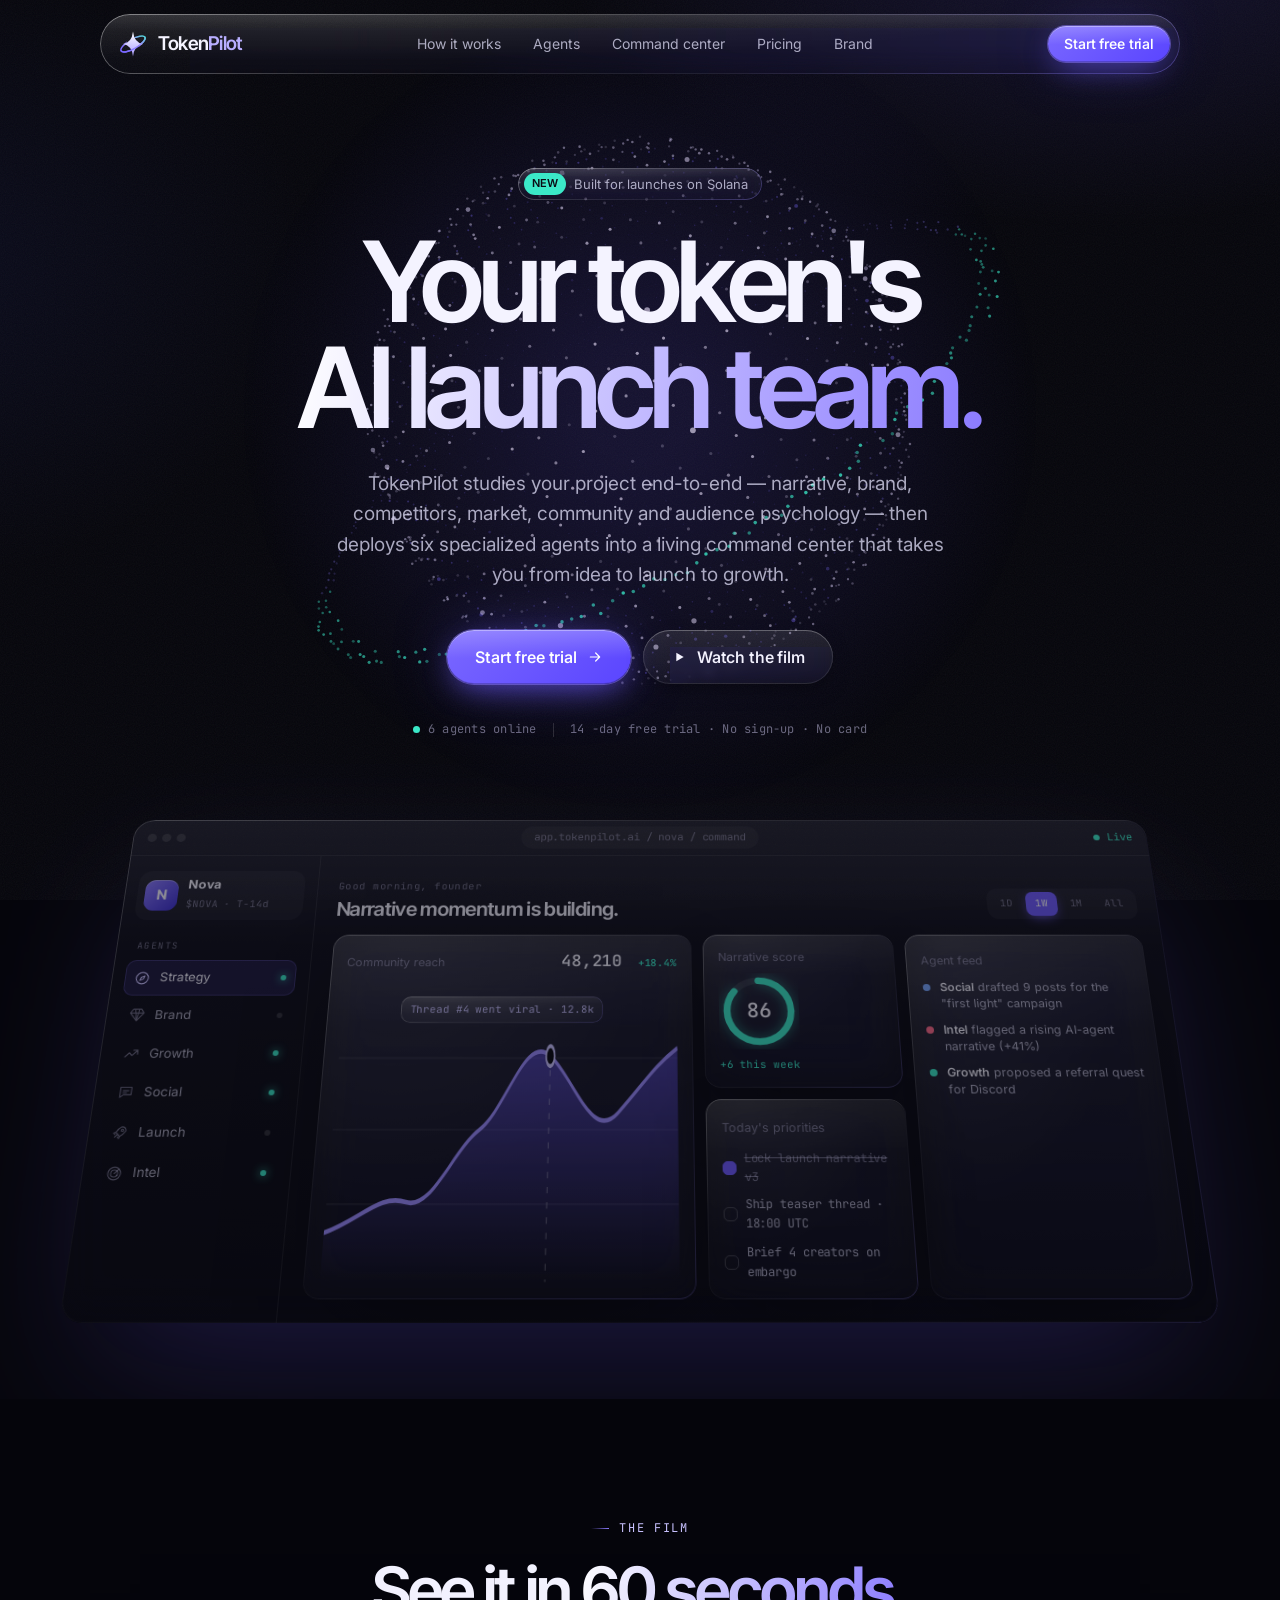
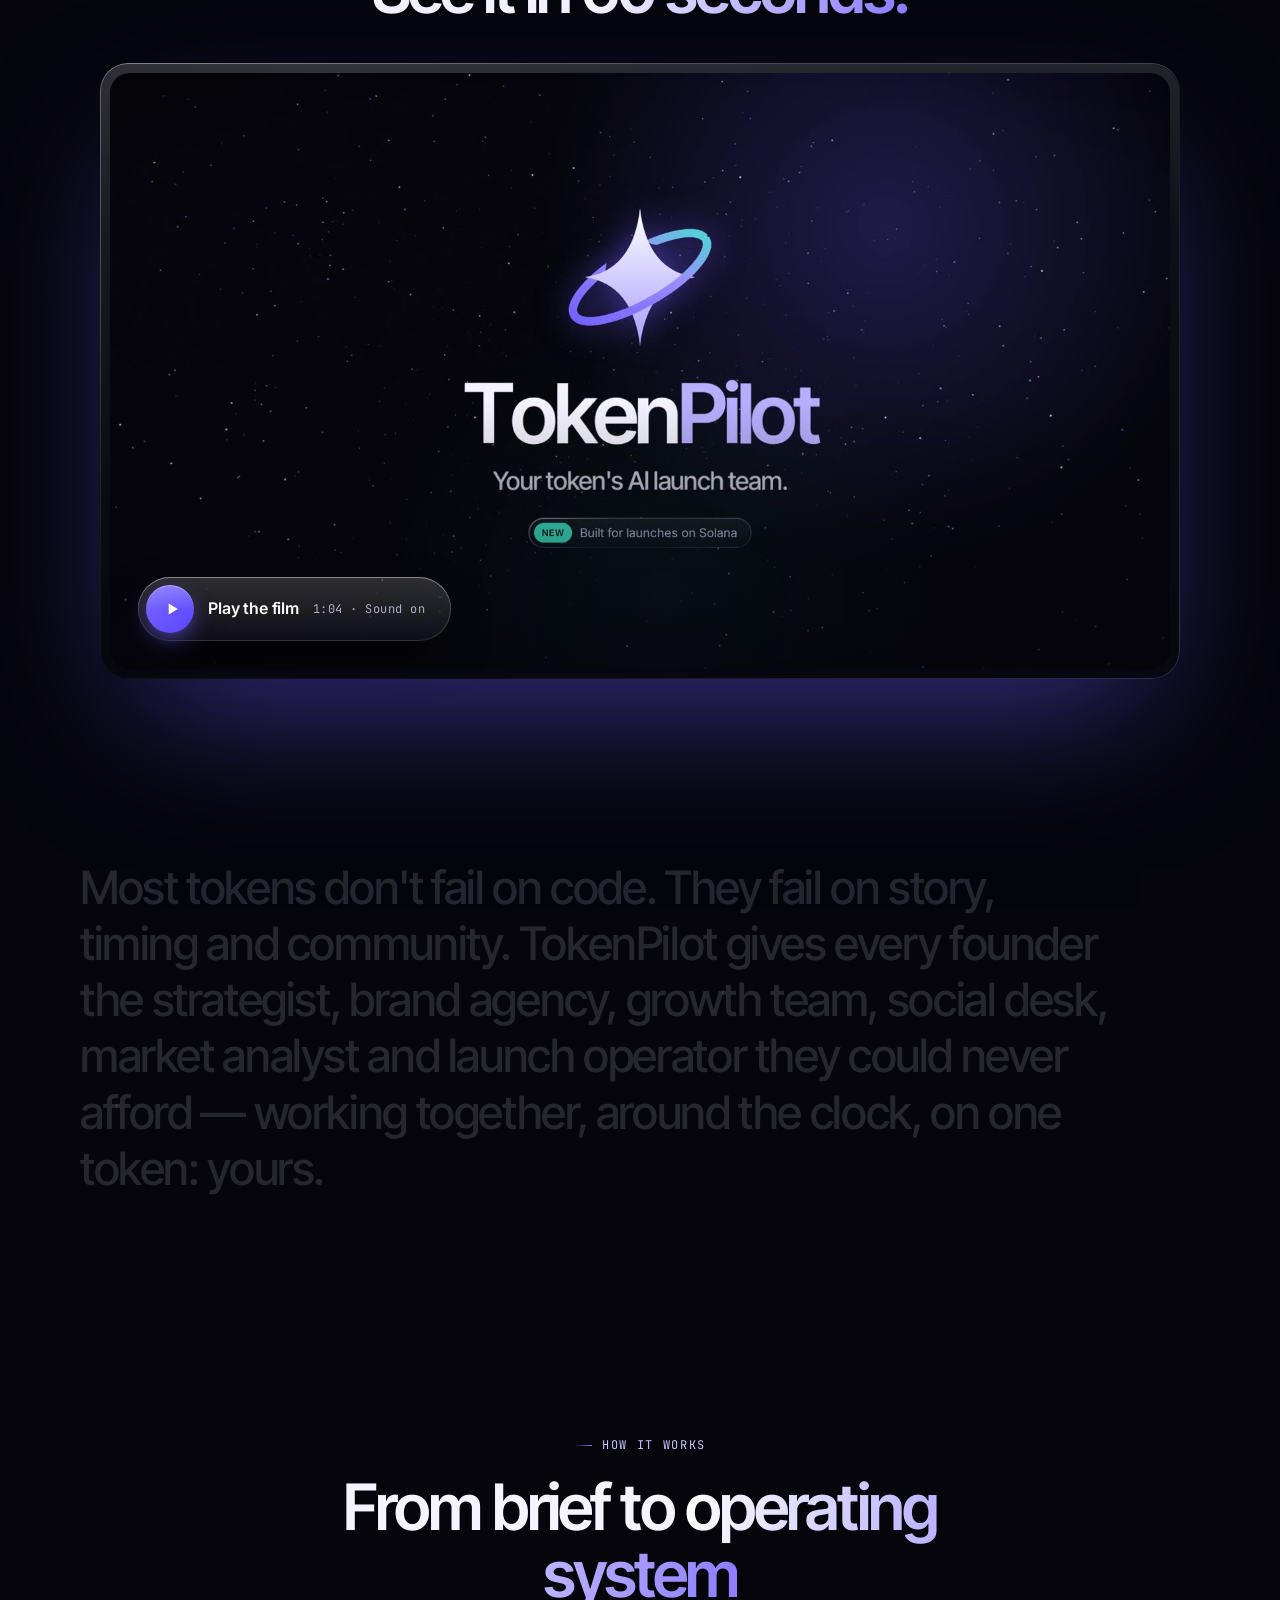
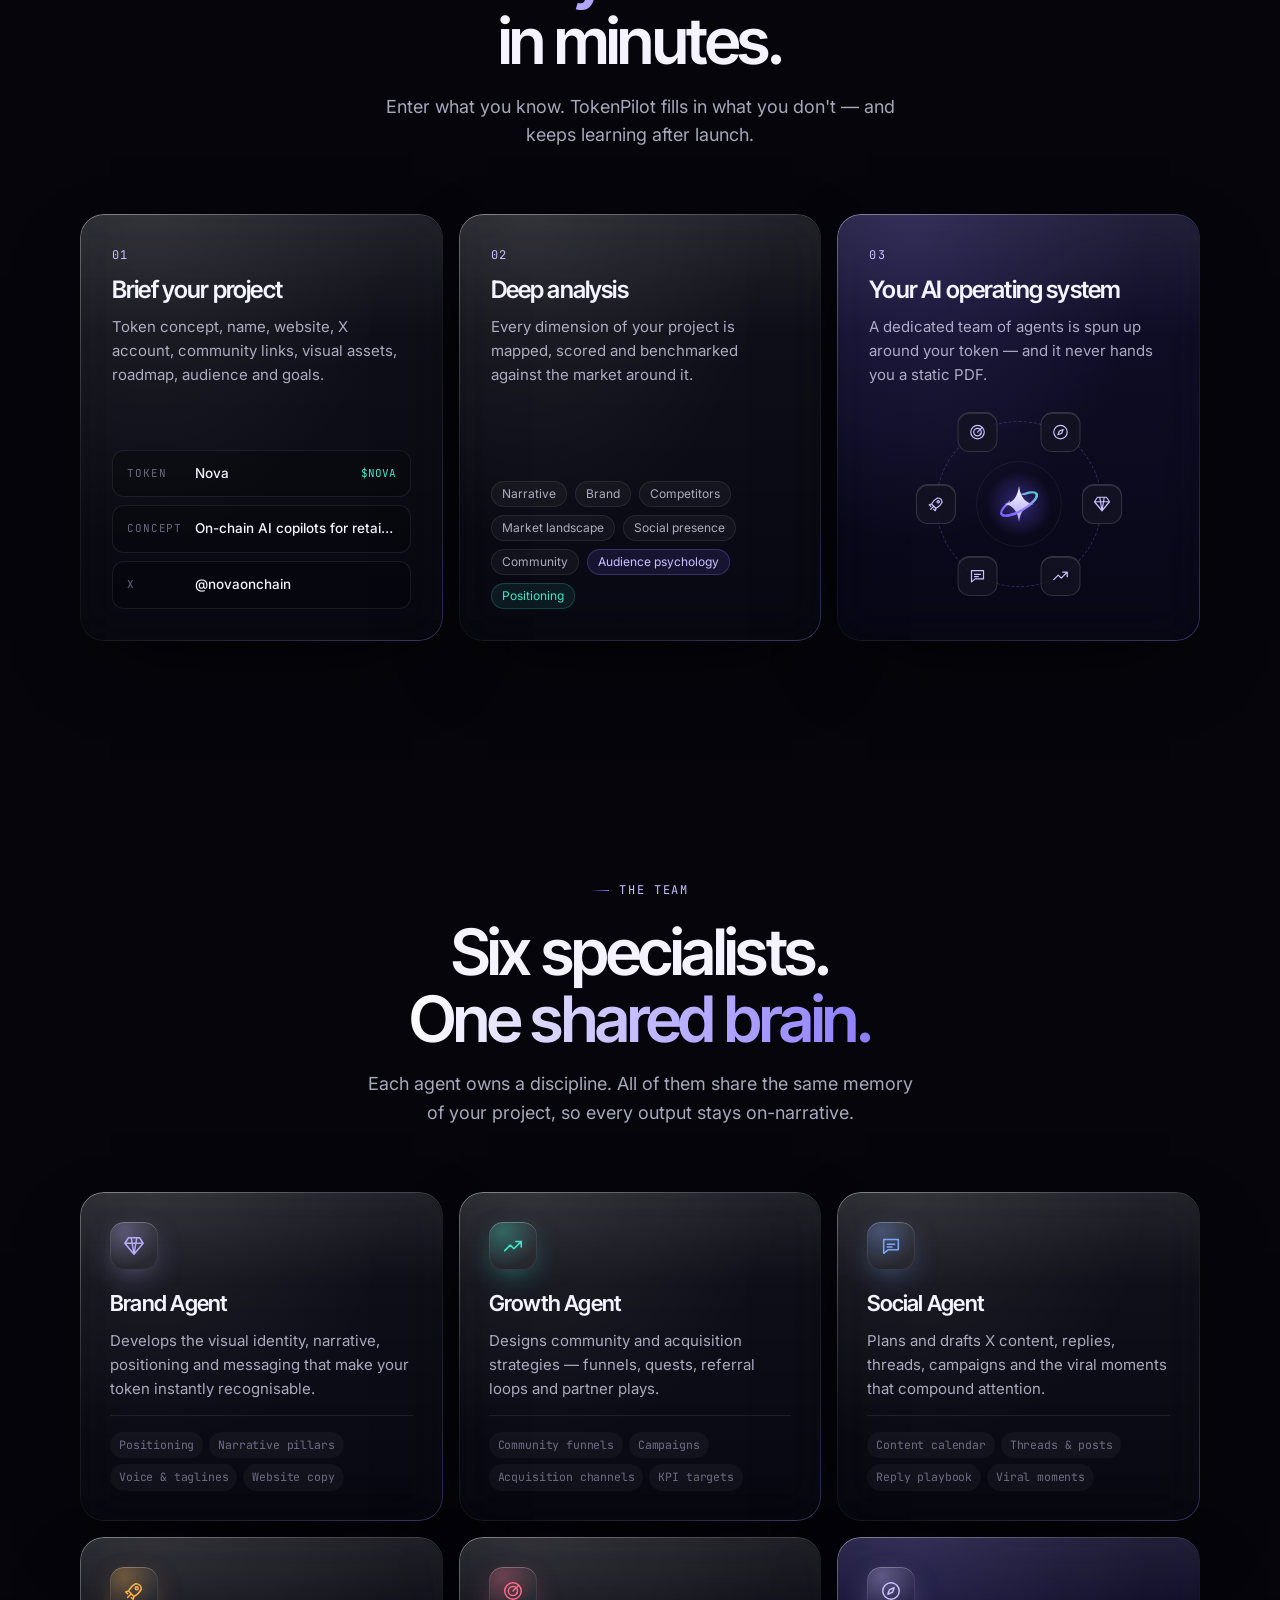
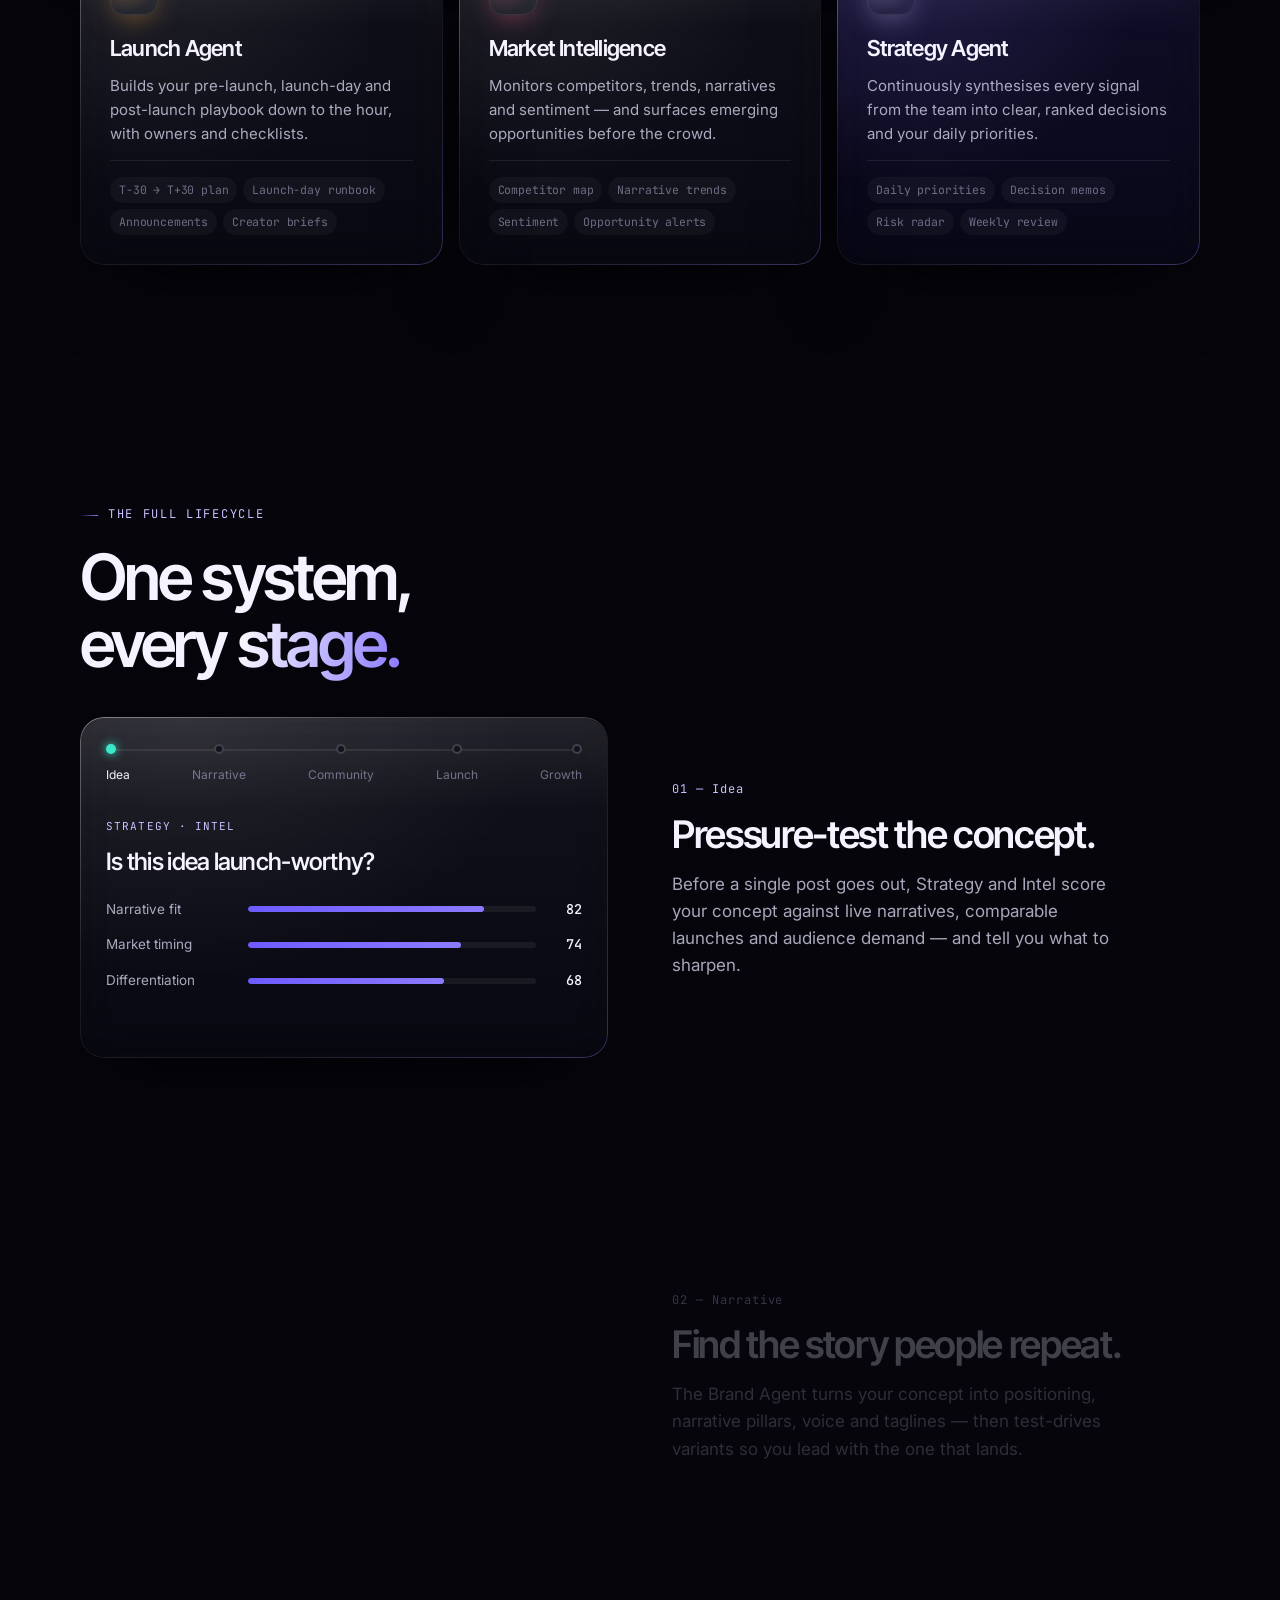
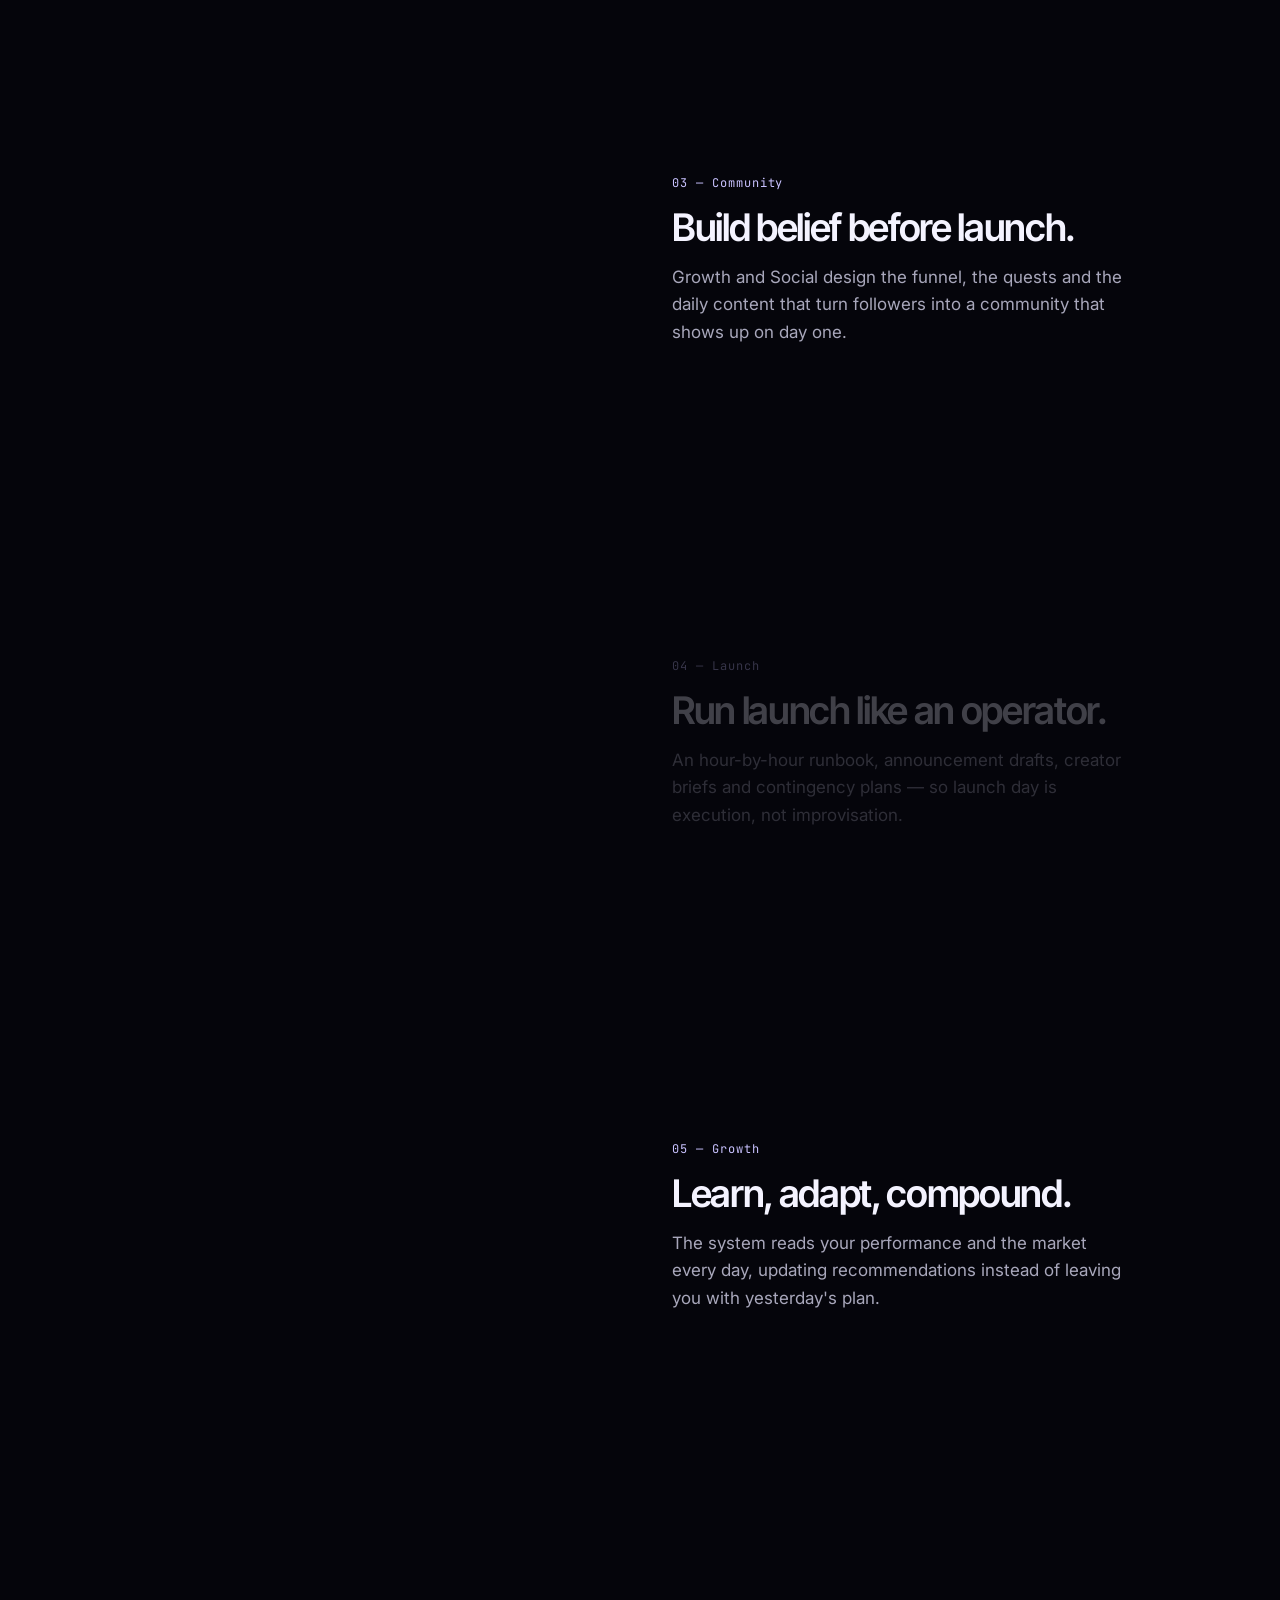
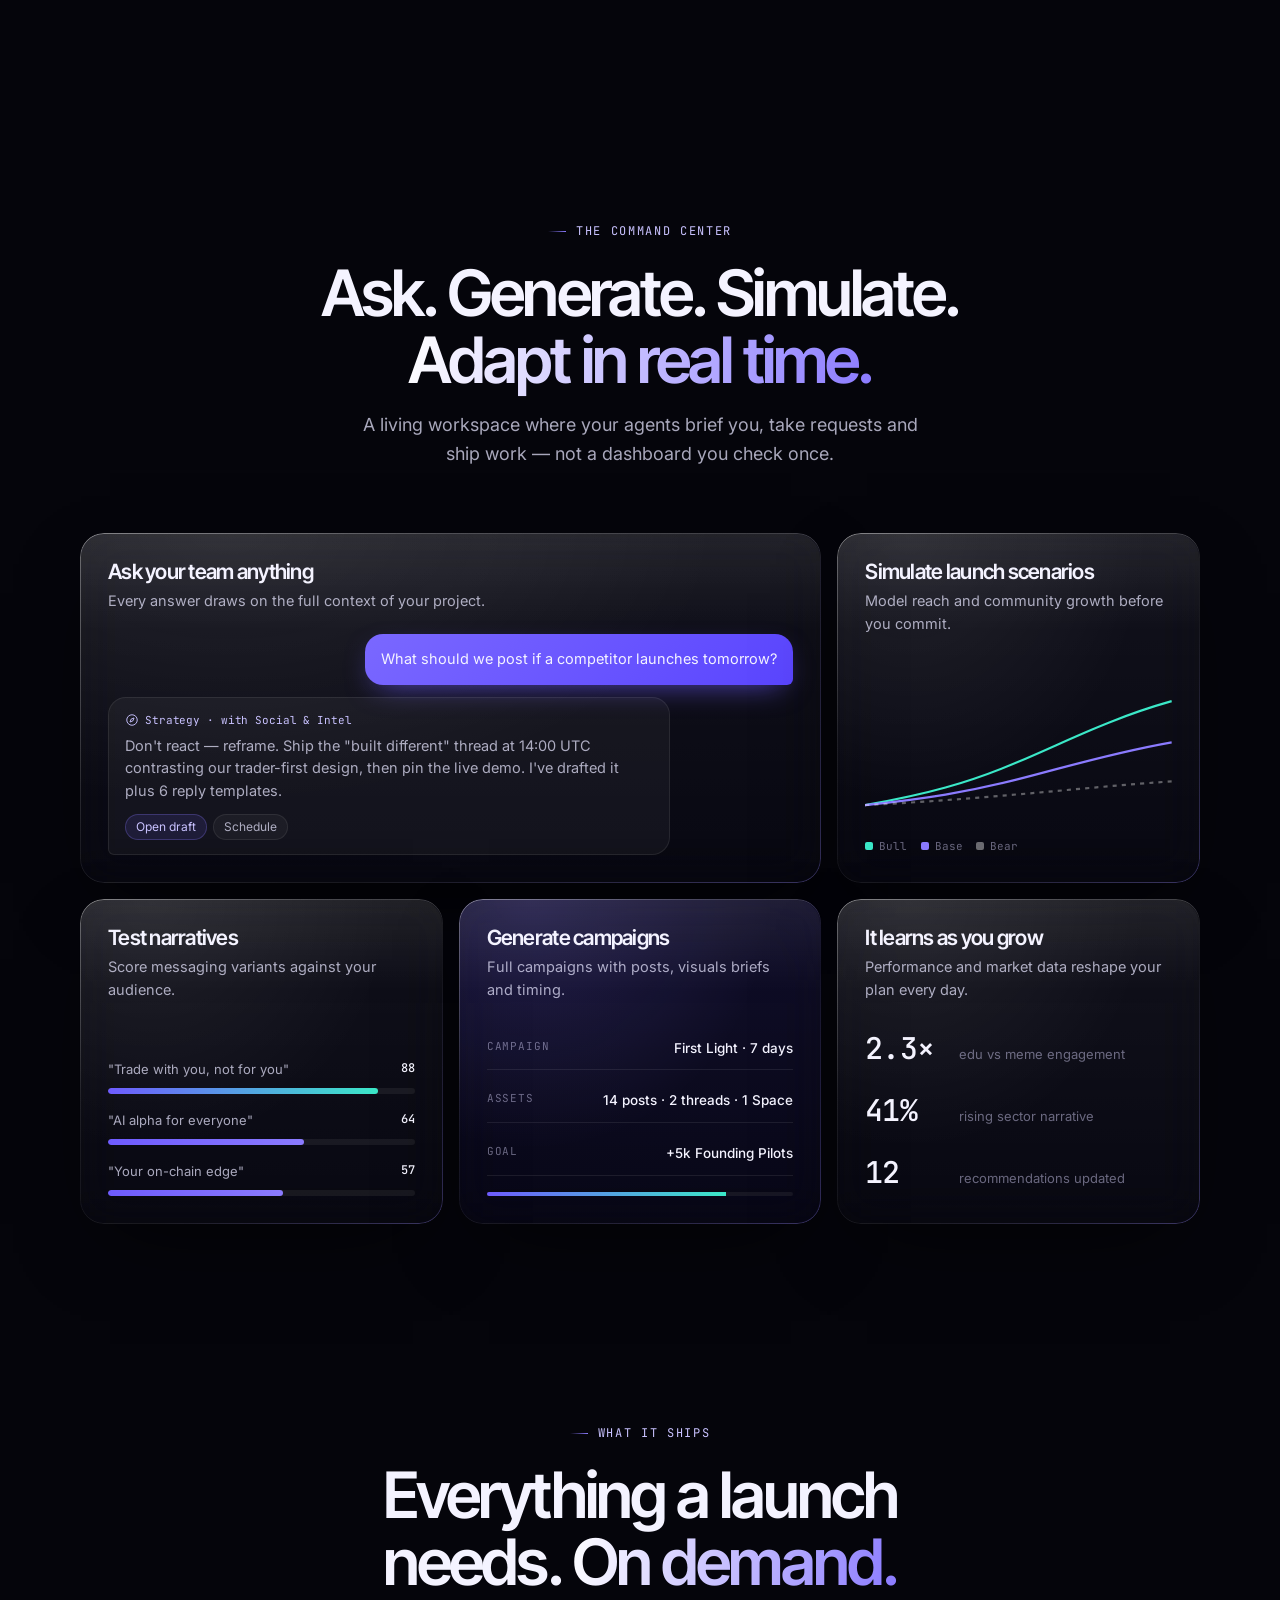
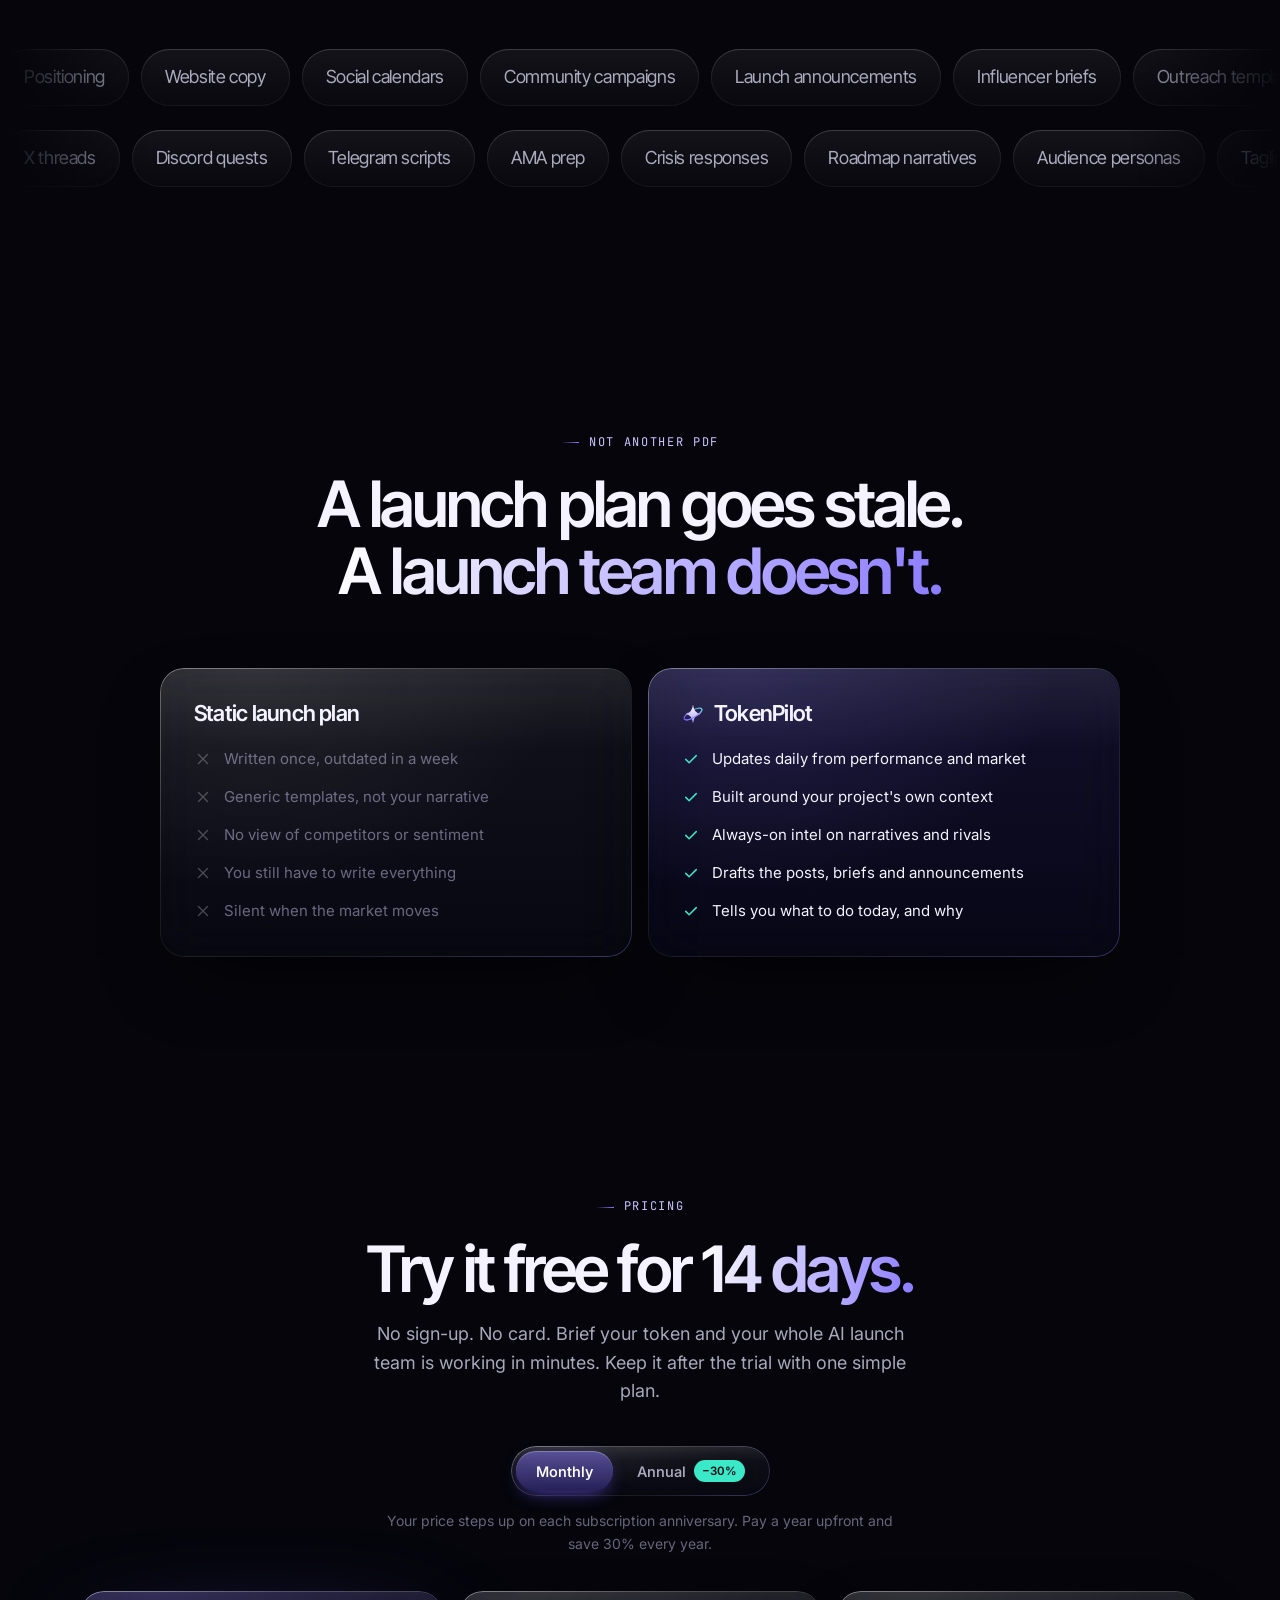
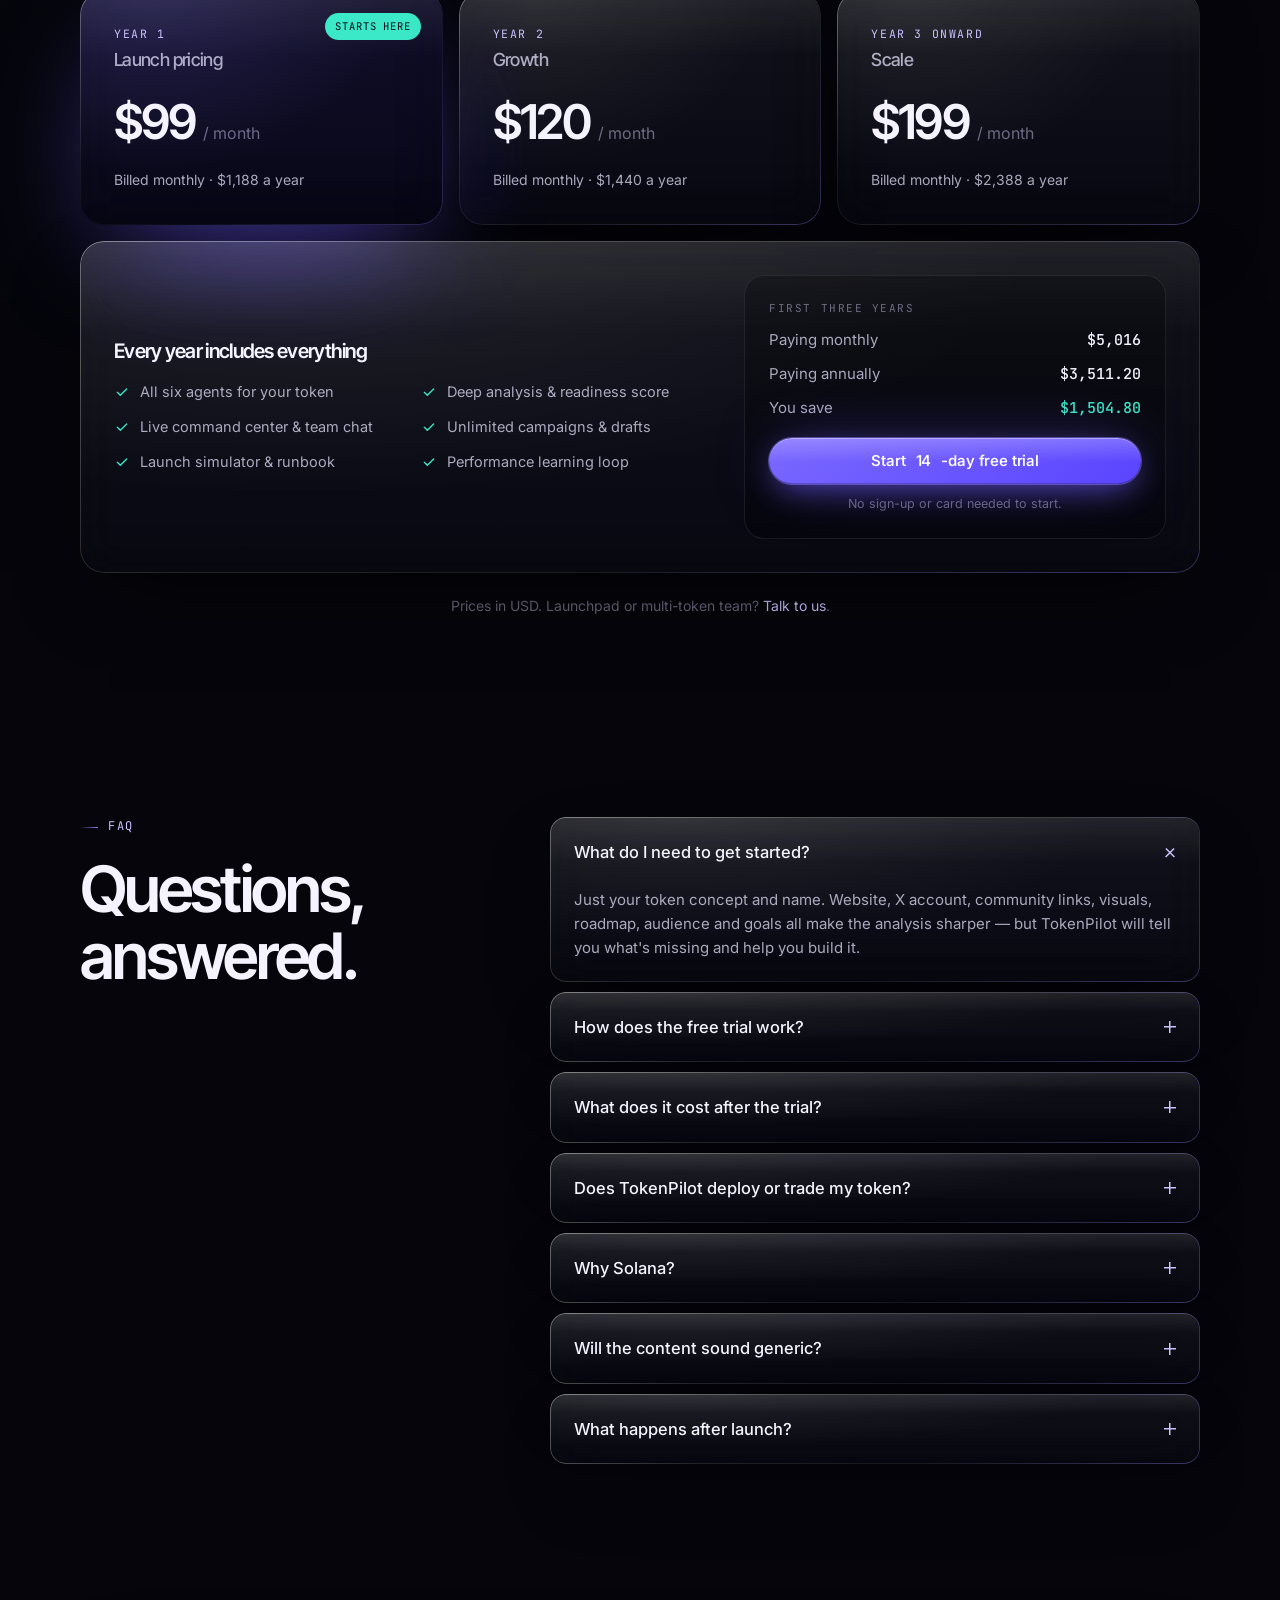
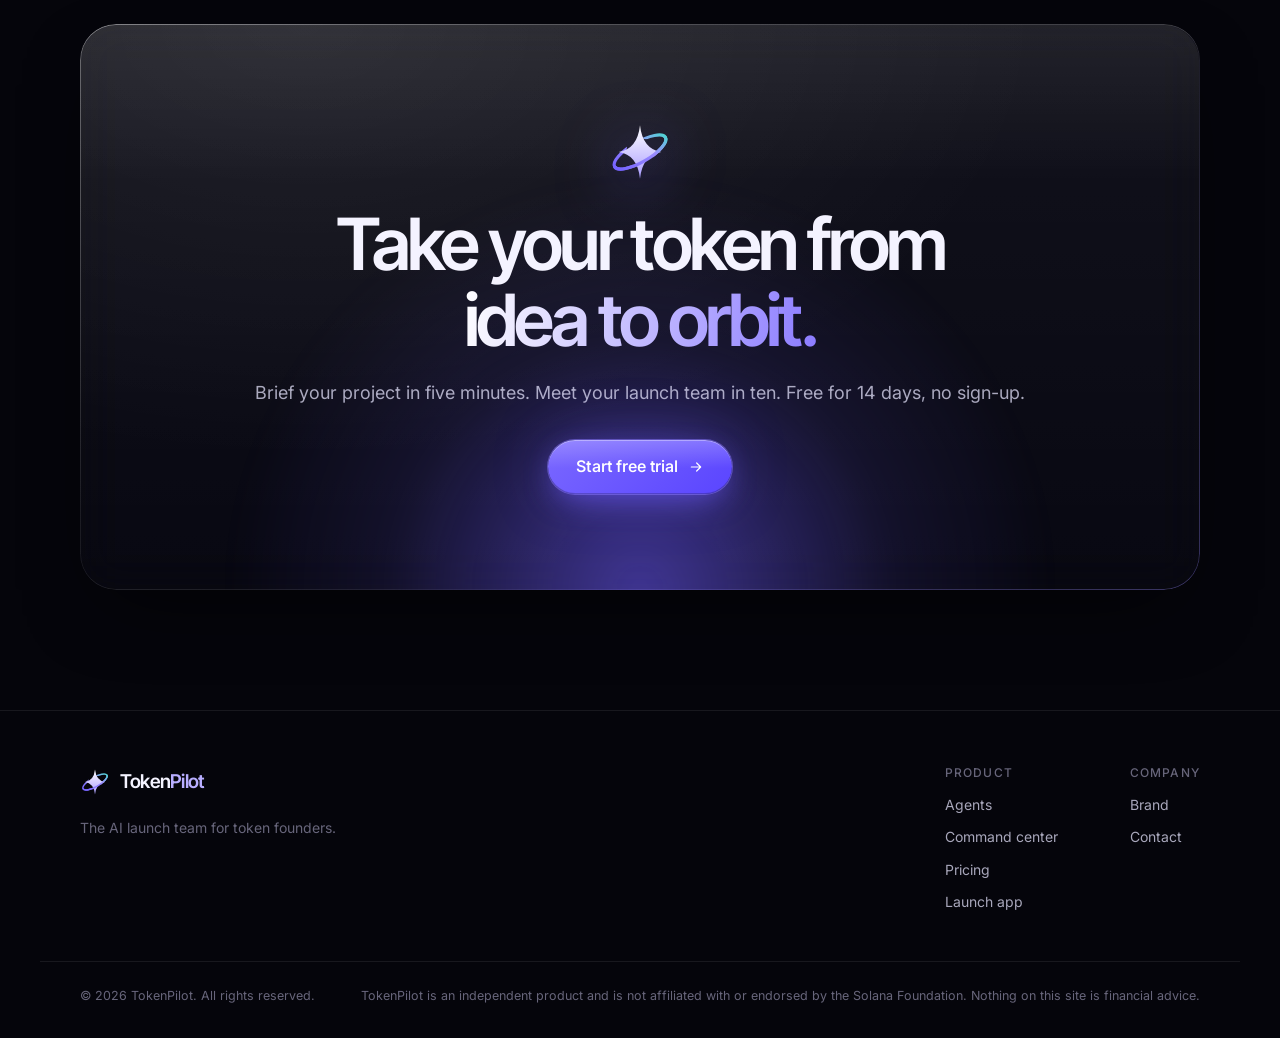
==== commit a6fd4fdb: "Add the launch film to the landing page New 'See it in 60 seconds' section below the hero with a 108" ====
--- a/index.html
+++ b/index.html
@@ -30,6 +30,7 @@
     <symbol id="i-check" viewBox="0 0 24 24"><path d="M5 12.5l4.5 4.5L19 7.5" fill="none" stroke="currentColor" stroke-width="2" stroke-linecap="round" stroke-linejoin="round"/></symbol>
     <symbol id="i-x" viewBox="0 0 24 24"><path d="M6 6l12 12M18 6 6 18" fill="none" stroke="currentColor" stroke-width="1.8" stroke-linecap="round"/></symbol>
     <symbol id="i-spark" viewBox="0 0 24 24"><path d="M12 2Q13 11 22 12Q13 13 12 22Q11 13 2 12Q11 11 12 2Z" fill="currentColor"/></symbol>
+    <symbol id="i-play" viewBox="0 0 24 24"><path d="M8 5.5v13l11-6.5-11-6.5Z" fill="currentColor"/></symbol>
     <symbol id="i-plus" viewBox="0 0 24 24"><path d="M12 5v14M5 12h14" stroke="currentColor" stroke-width="1.8" stroke-linecap="round"/></symbol>
   </svg>
 
@@ -81,7 +82,7 @@
         </p>
         <div class="hero__ctas" data-reveal style="--d:3">
           <a href="app.html" class="btn btn--primary btn--lg lg" data-lg-radius="999">Start free trial <svg><use href="#i-arrow"/></svg></a>
-          <a href="#how" class="btn btn--glass btn--lg lg" data-lg-radius="999">See how it works</a>
+          <a href="#film" class="btn btn--glass btn--lg lg" data-lg-radius="999" data-play-film><svg><use href="#i-play"/></svg> Watch the film</a>
         </div>
         <div class="hero__meta mono" data-reveal style="--d:4">
           <span><i class="live-dot"></i> 6 agents online</span>
@@ -173,6 +174,20 @@
       </div>
     </section>
 
+    <!-- ============================== FILM ============================== -->
+    <section class="film container" id="film">
+      <div class="section__head" data-reveal>
+        <span class="eyebrow">The film</span>
+        <h2>See it in <span class="grad">60 seconds.</span></h2>
+      </div>
+      <div class="film__frame glass" data-reveal>
+        <video id="filmVideo" class="film__video" src="assets/video/tokenpilot-launch.mp4" poster="assets/video/tokenpilot-launch-poster.jpg" preload="none" playsinline aria-label="TokenPilot launch film"></video>
+        <button type="button" class="film__play" id="filmPlay" aria-label="Play the TokenPilot launch film">
+          <span class="film__pill lg" data-lg-radius="999" data-lg-blur="6"><span class="film__btn"><svg><use href="#i-play"/></svg></span><span class="film__label">Play the film</span><span class="film__meta mono">1:04 · Sound on</span></span>
+        </button>
+      </div>
+    </section>
+
     <!-- ============================== STATEMENT ============================== -->
     <section class="statement container" id="statement">
       <p class="statement__text" data-words>
--- a/assets/css/site.css
+++ b/assets/css/site.css
@@ -615,3 +615,35 @@
   .plan-all { grid-template-columns: 1fr; padding: 24px; gap: 24px; }
   .plan-all ul { grid-template-columns: 1fr; }
 }
+
+/* ---------- Launch film ---------- */
+.film { padding-top: 120px; padding-bottom: 20px; }
+.film .section__head { margin-bottom: 40px; }
+.film__frame { --glass-r: 28px; position: relative; padding: 10px; max-width: 1080px; margin: 0 auto;
+  box-shadow: inset 0 1px 0 rgba(255,255,255,.18), 0 60px 140px -40px rgba(110,91,255,.55), 0 40px 100px -30px rgba(0,0,0,.9); }
+.film__video { display: block; width: 100%; aspect-ratio: 16 / 9; border-radius: 20px; background: #05050b; object-fit: cover; }
+.film__play { position: absolute !important; inset: 10px; border-radius: 20px; display: flex; align-items: flex-end; justify-content: flex-start; padding: 28px;
+  background: linear-gradient(180deg, transparent 55%, rgba(5,5,11,.6)); cursor: pointer; z-index: 3 !important; text-align: left; }
+.film__play[hidden] { display: none; }
+.film__pill { display: inline-flex; align-items: center; gap: 14px; height: 64px; padding: 0 26px 0 8px; border-radius: 999px; color: #fff;
+  background: linear-gradient(180deg, rgba(255,255,255,.16), rgba(255,255,255,.04)); -webkit-backdrop-filter: blur(16px) saturate(170%); backdrop-filter: blur(16px) saturate(170%);
+  box-shadow: inset 0 1px 0 rgba(255,255,255,.35), inset 0 0 0 1px rgba(255,255,255,.14), 0 20px 50px -14px rgba(0,0,0,.8);
+  transition: transform .5s var(--ease-out), box-shadow .4s; }
+.film__play:hover .film__pill { transform: translateY(-2px); box-shadow: inset 0 1px 0 rgba(255,255,255,.4), inset 0 0 0 1px rgba(255,255,255,.2), 0 24px 60px -14px rgba(110,91,255,.8); }
+.film__btn { width: 48px; height: 48px; border-radius: 50%; display: grid; place-items: center;
+  background: linear-gradient(180deg, rgba(255,255,255,.22), rgba(255,255,255,0) 52%), linear-gradient(135deg, #7a68ff, #5a45ff);
+  box-shadow: inset 0 1px 0 rgba(255,255,255,.35), 0 8px 24px -6px rgba(110,91,255,.9); }
+.film__btn svg { width: 20px; height: 20px; margin-left: 3px; }
+.film__label { font-weight: 600; font-size: 16px; letter-spacing: -.01em; }
+.film__meta { font-size: 12px; color: var(--text-2); letter-spacing: .04em; }
+.hero__ctas .btn svg { width: 16px; height: 16px; }
+@media (max-width: 760px) {
+  .film { padding-top: 80px; }
+  .film__frame { padding: 6px; --glass-r: 18px; }
+  .film__play { inset: 6px; padding: 12px; }
+  .film__pill { height: 46px; gap: 10px; padding: 0 16px 0 5px; }
+  .film__btn { width: 36px; height: 36px; }
+  .film__btn svg { width: 15px; height: 15px; }
+  .film__label { font-size: 14px; }
+  .film__meta { display: none; }
+}
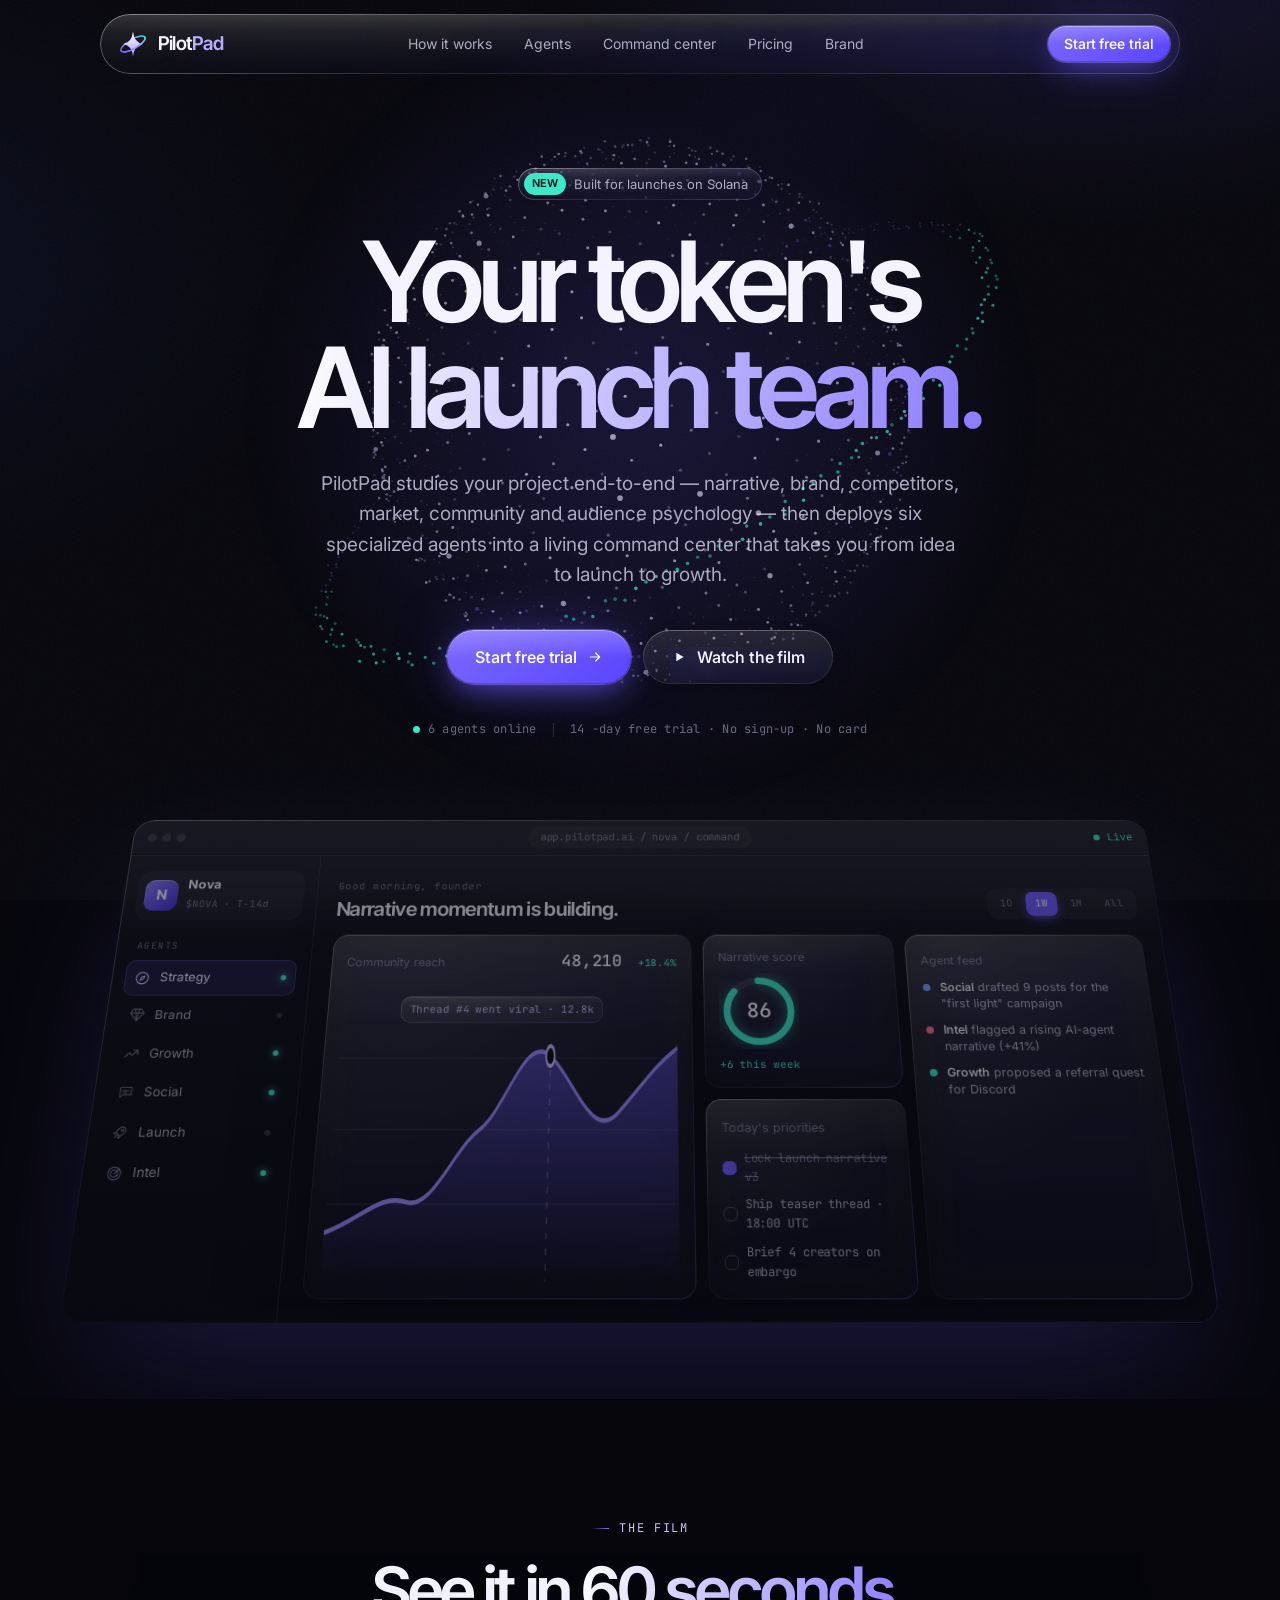
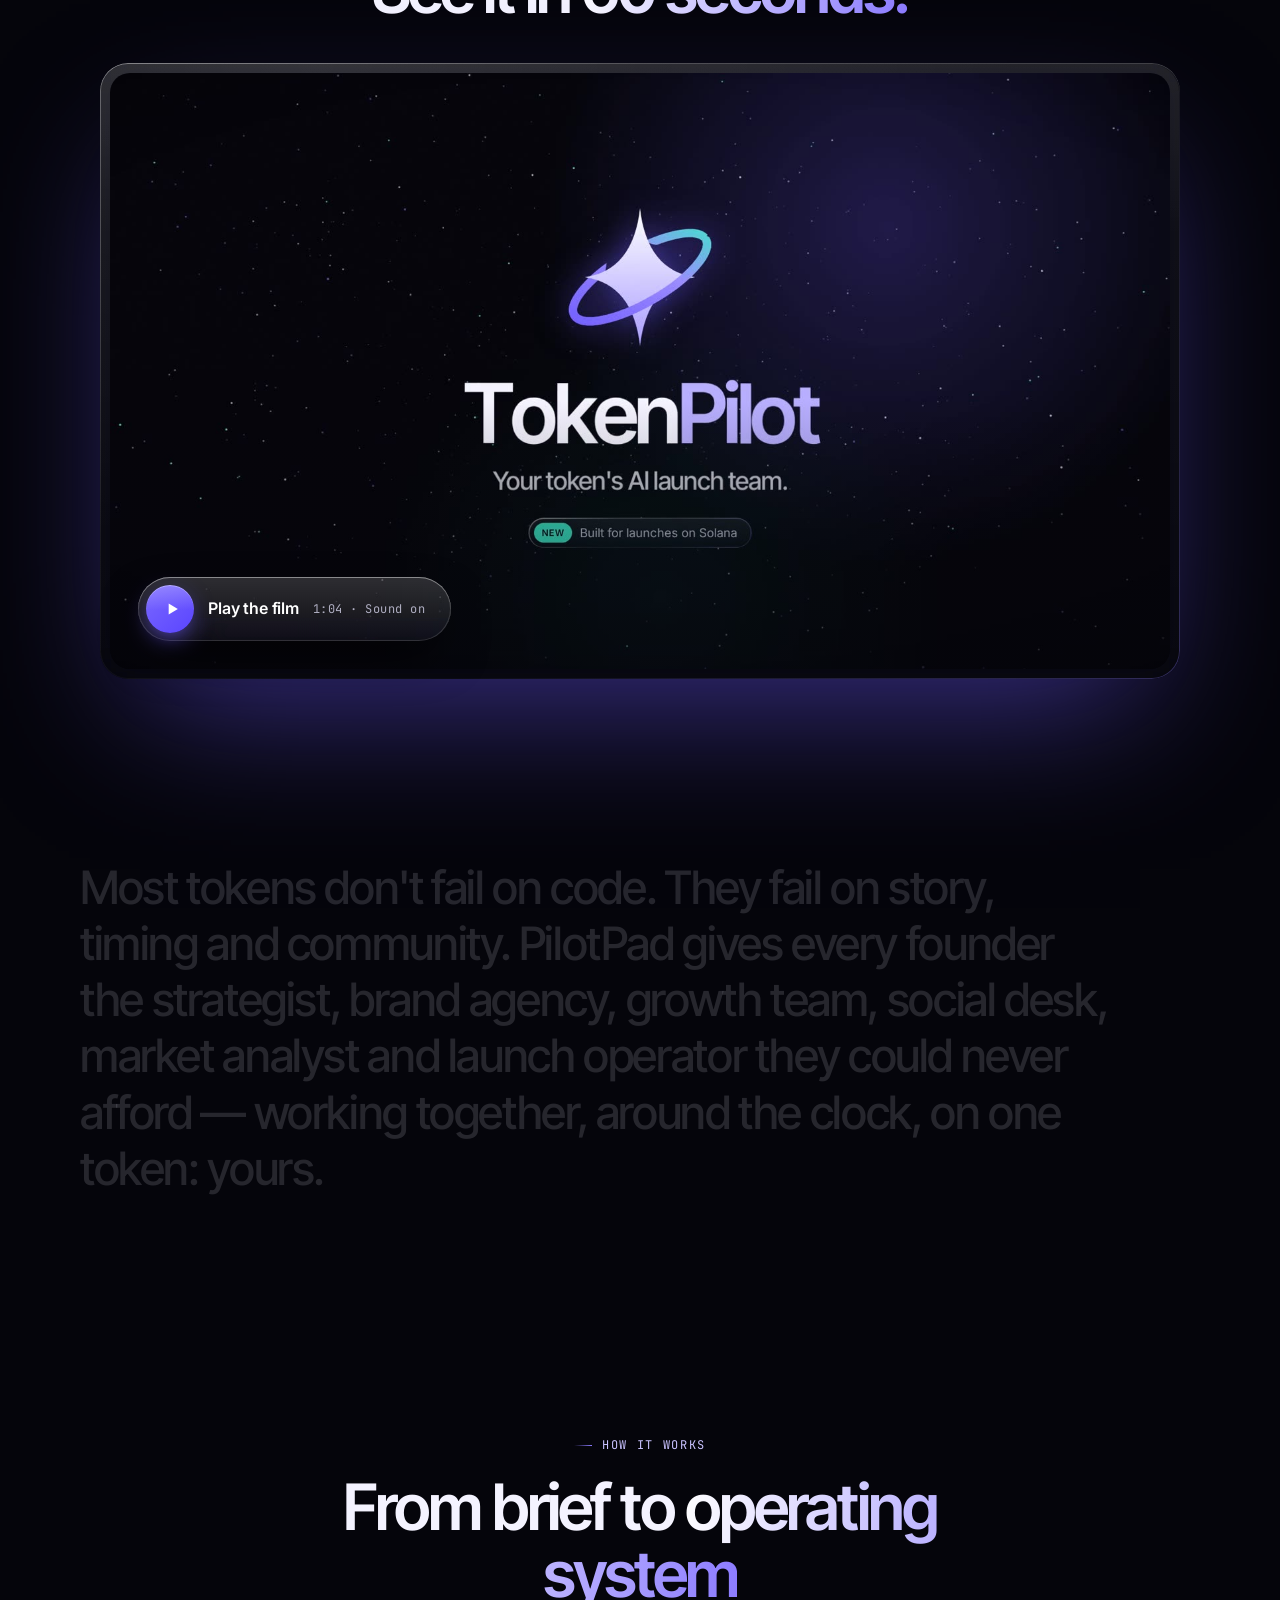
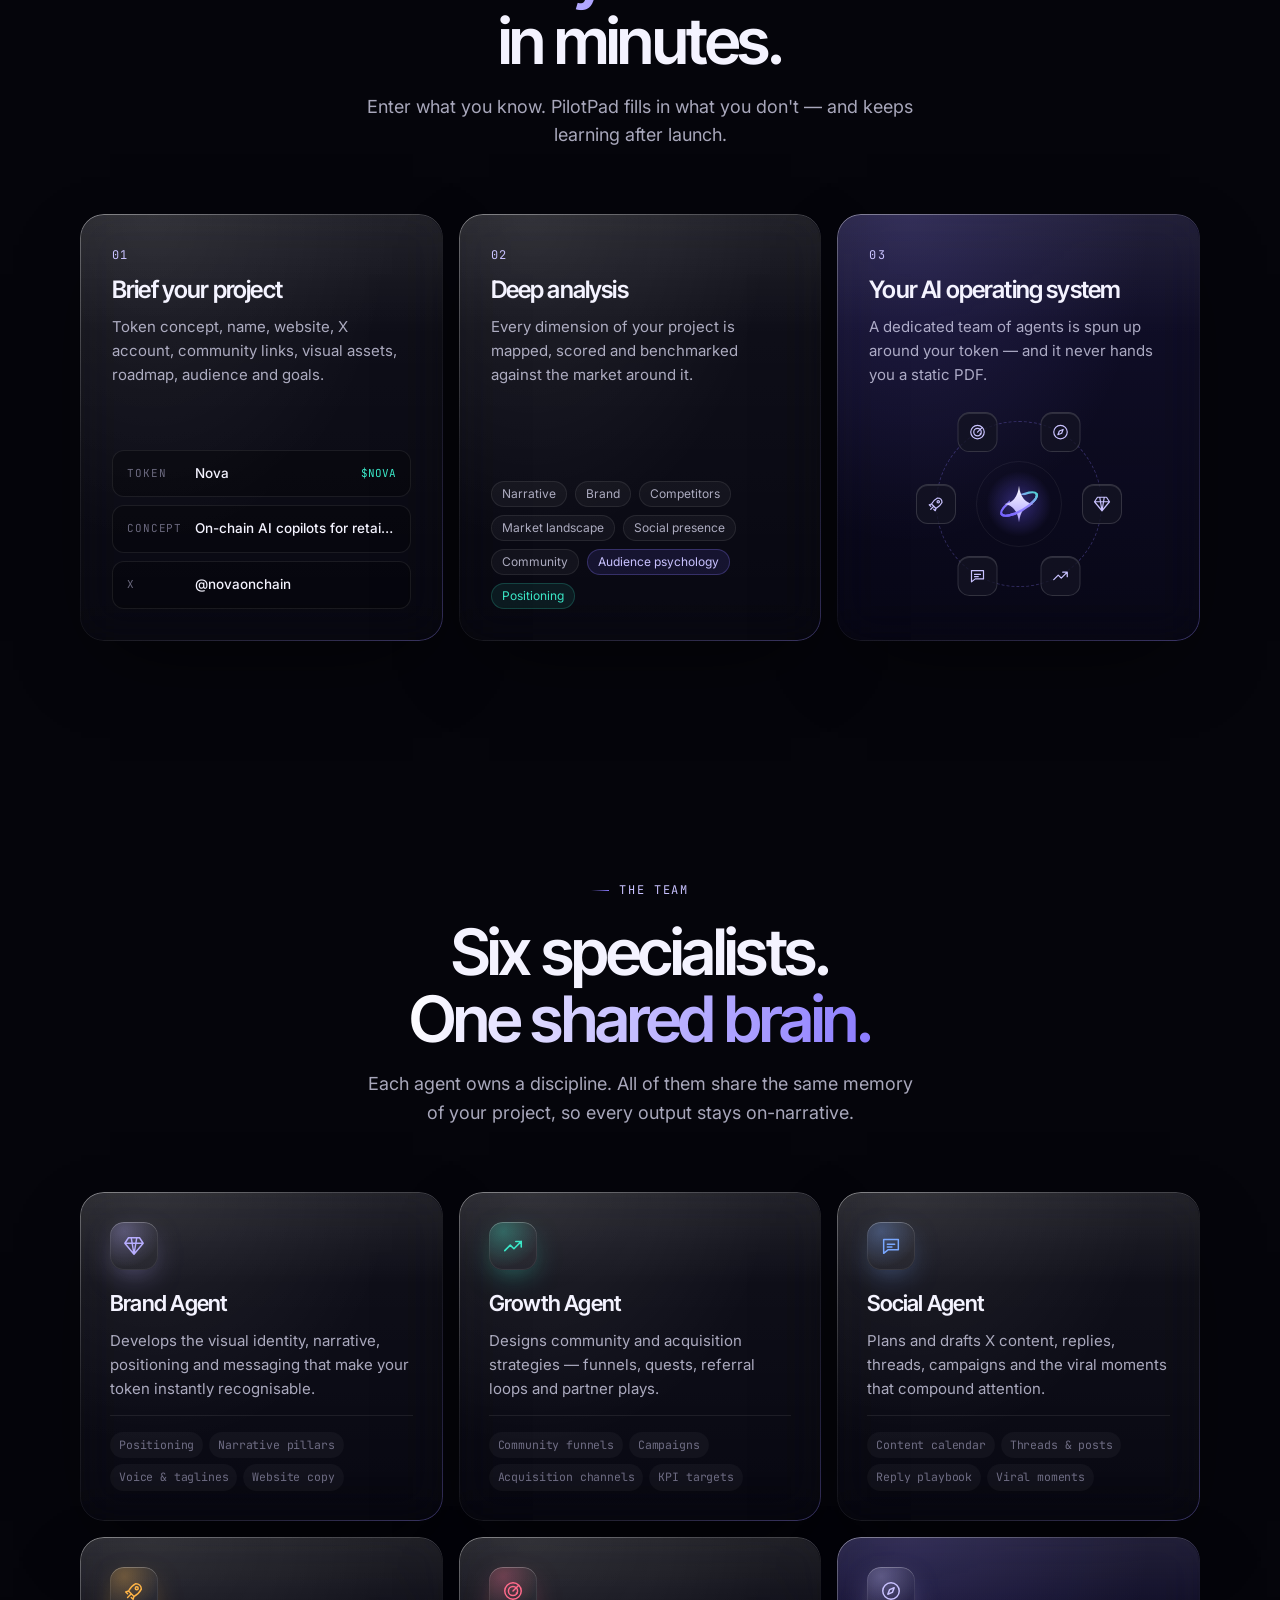
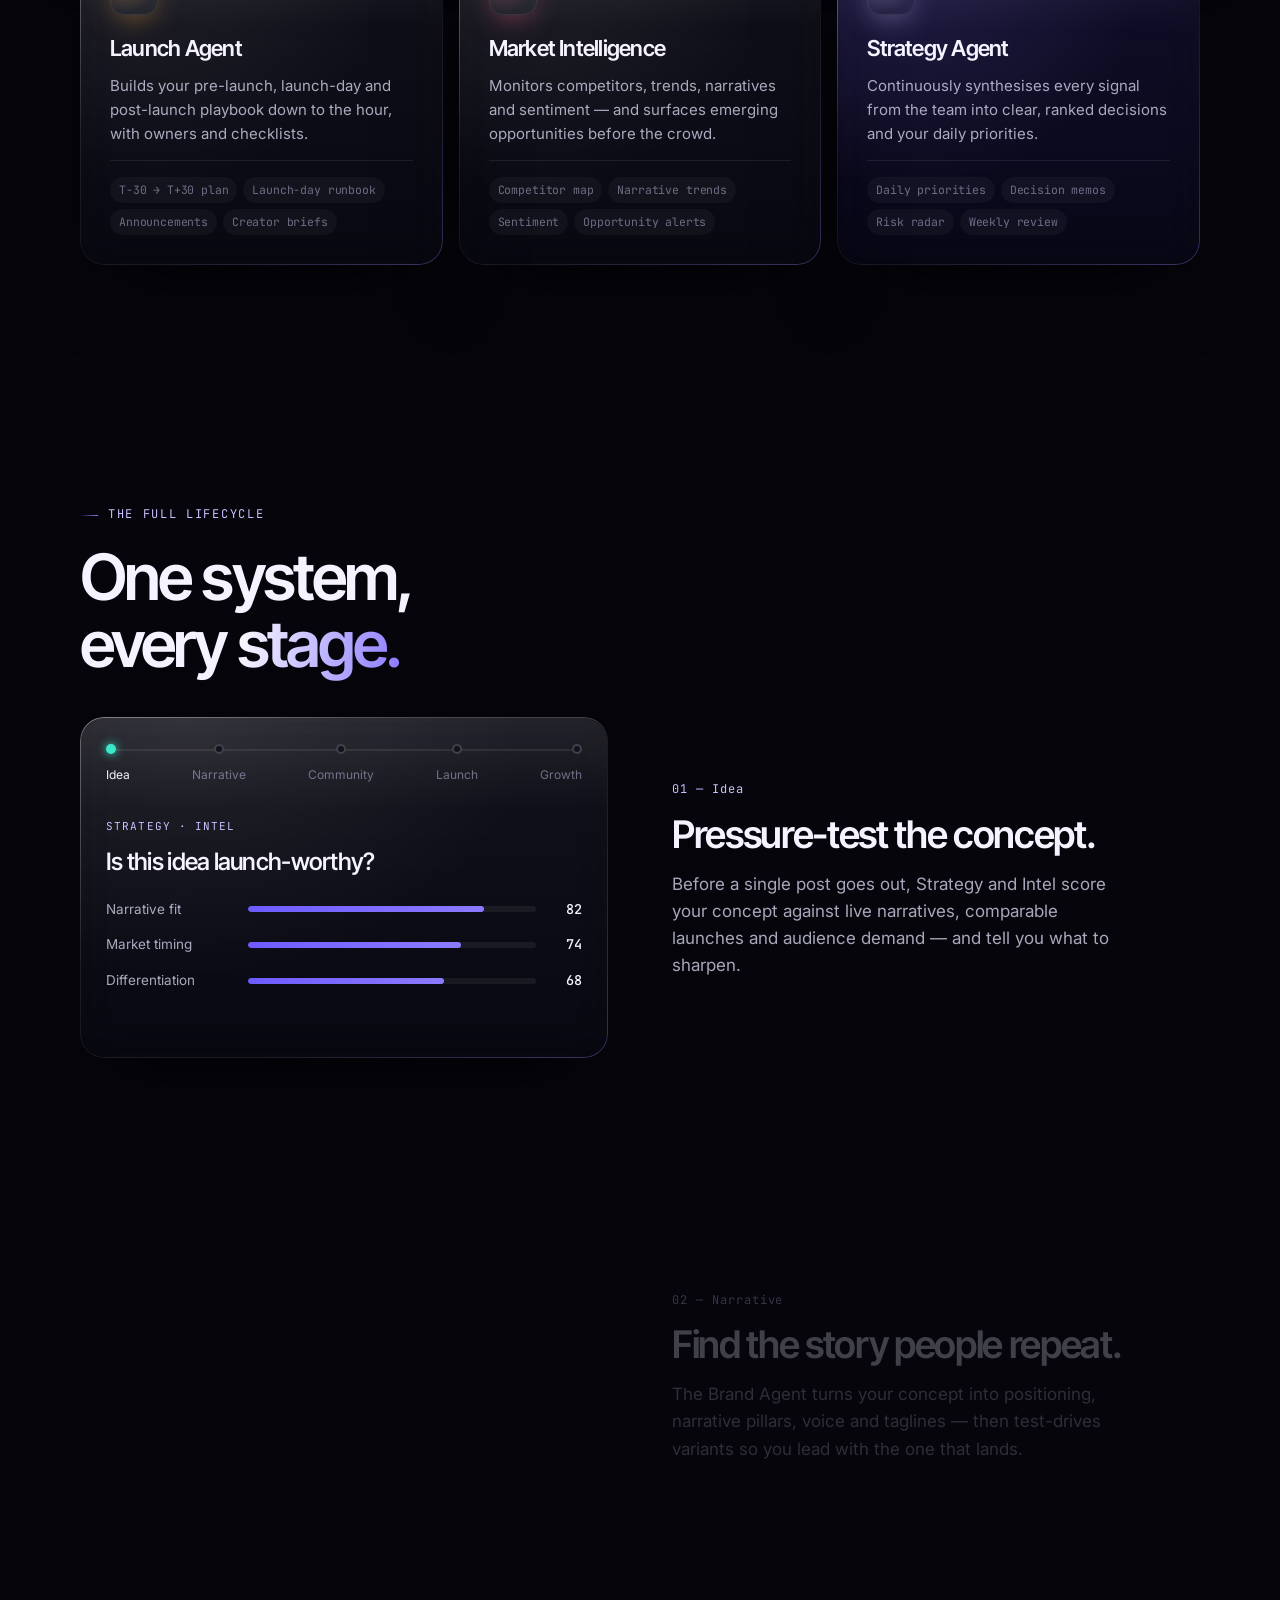
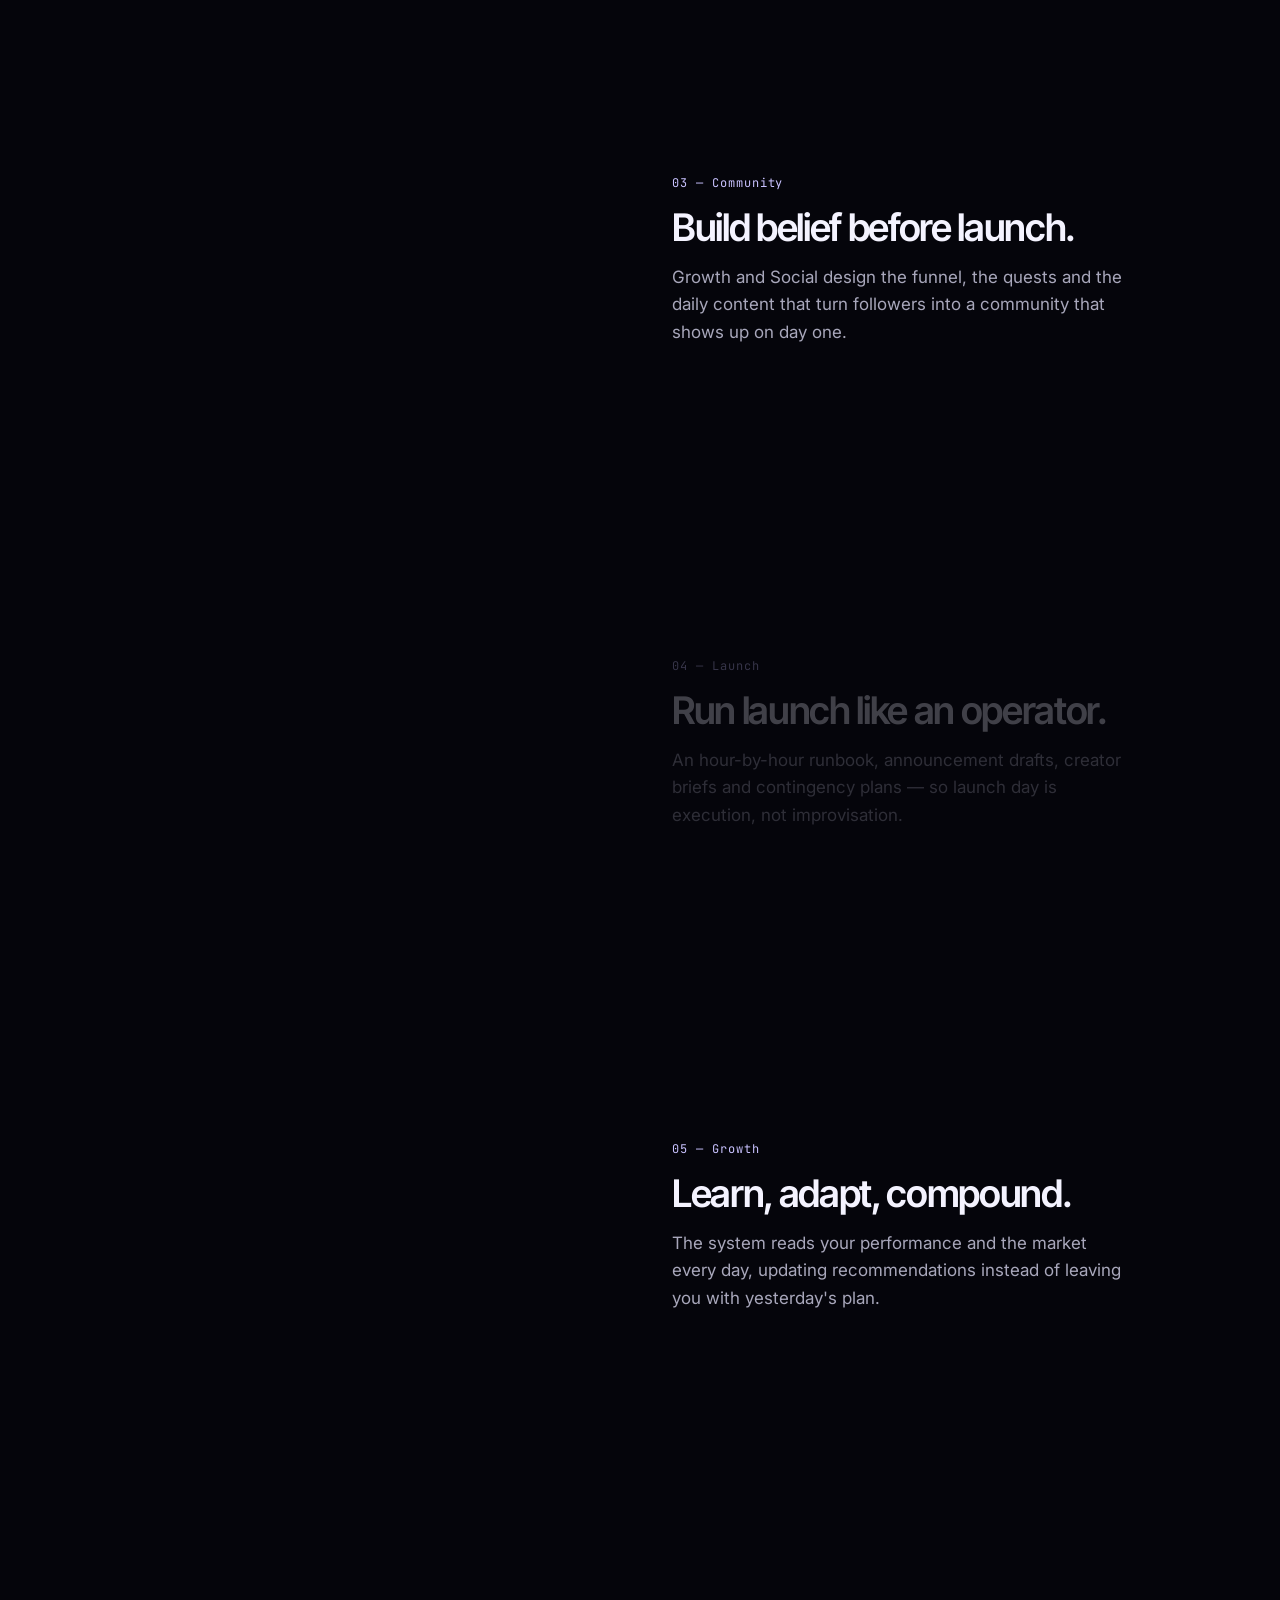
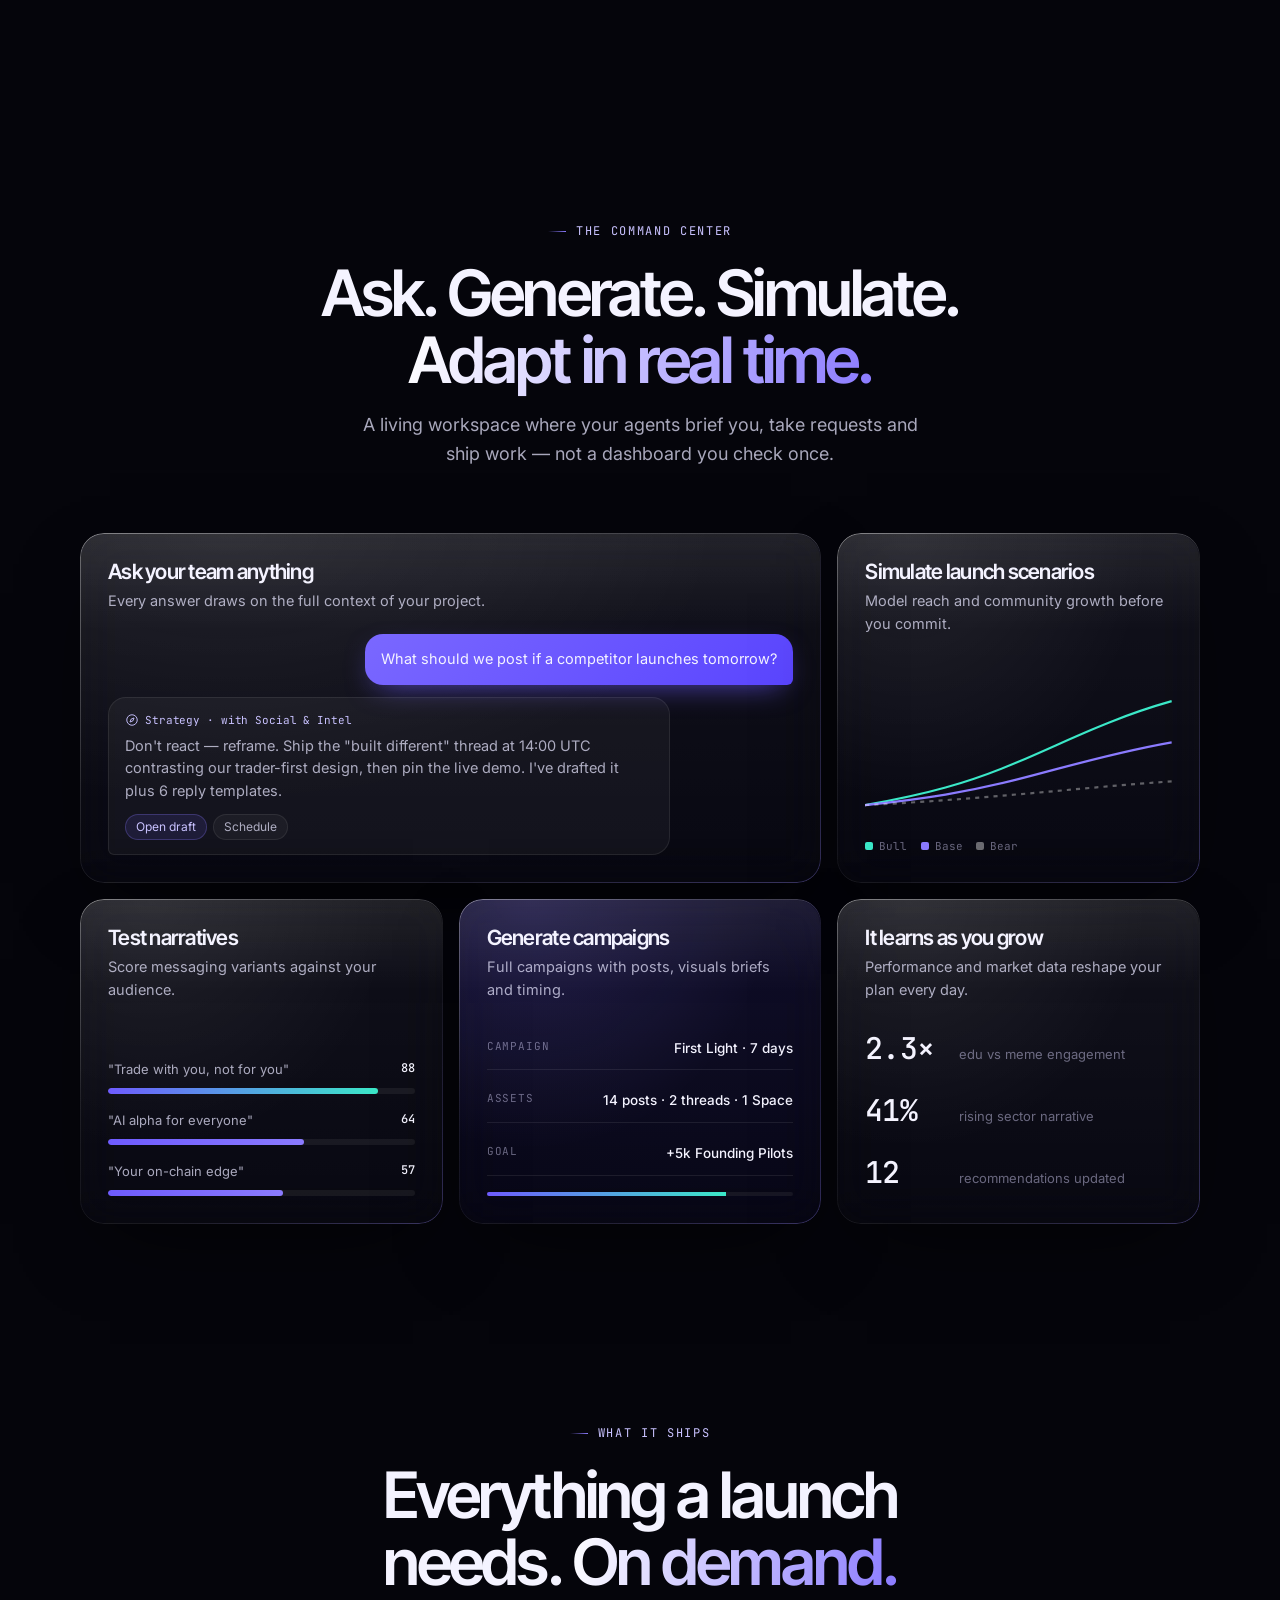
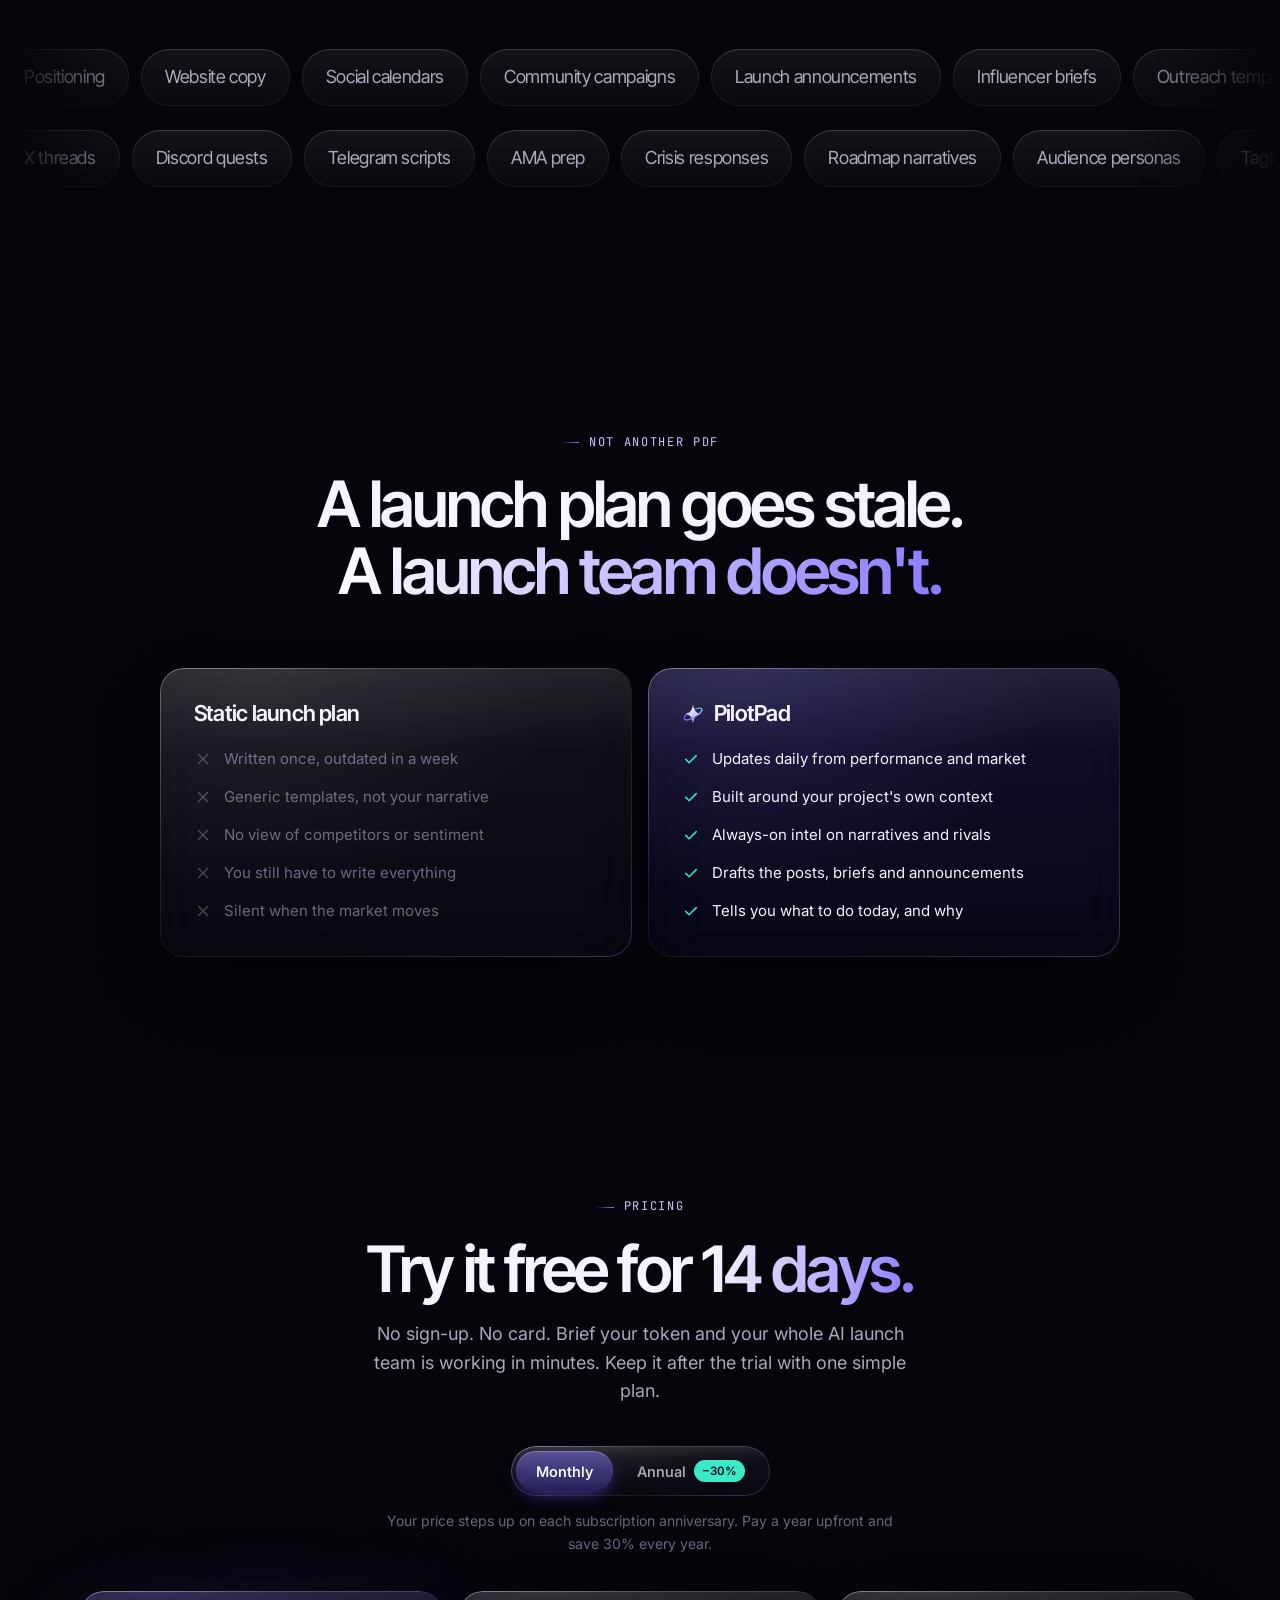
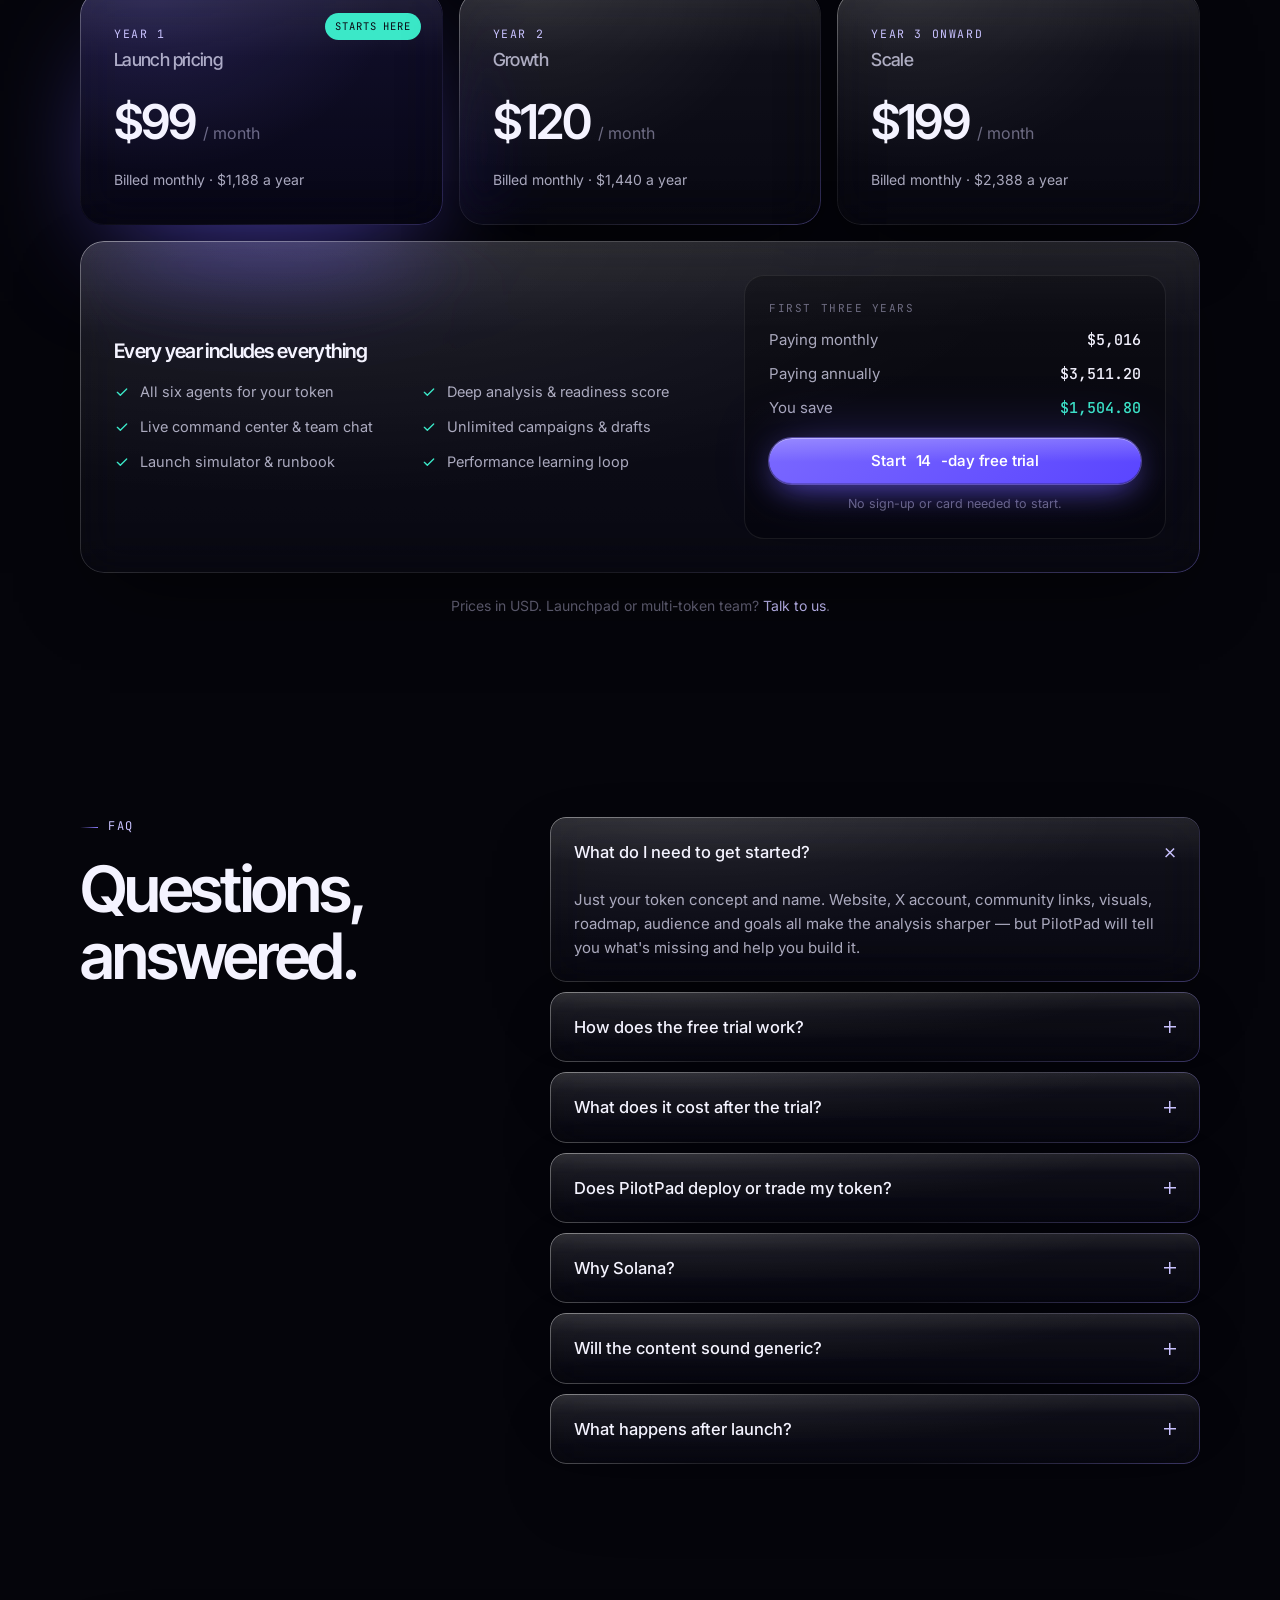
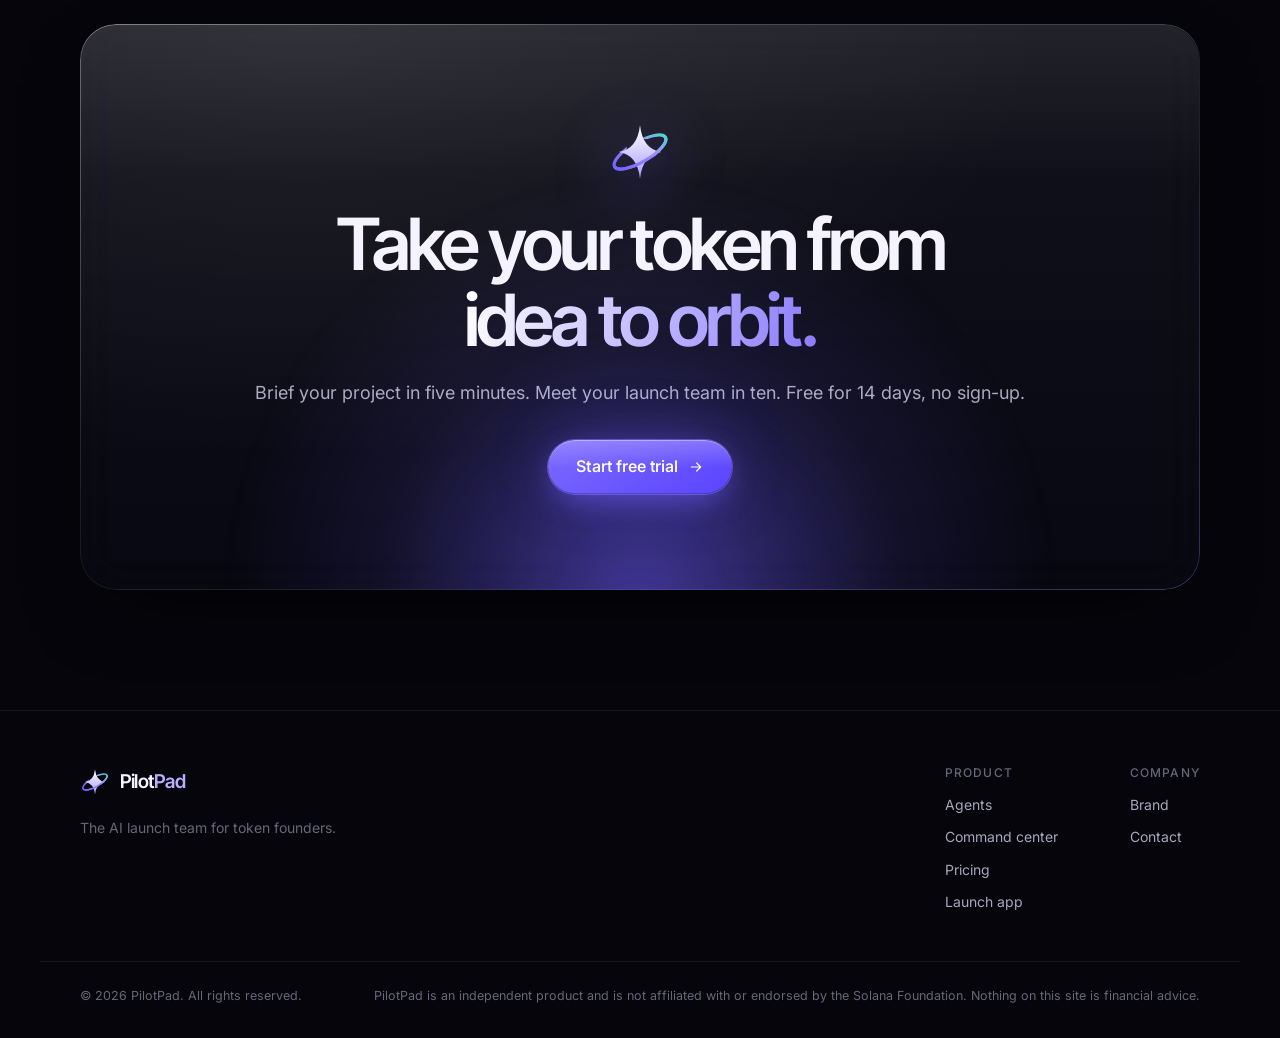
==== commit d4e27c0d: "Rename TokenPilot to PilotPad across the site Wordmark, logo, page titles and copy, app UI, agent pr" ====
--- a/index.html
+++ b/index.html
@@ -3,10 +3,10 @@
 <head>
   <meta charset="utf-8" />
   <meta name="viewport" content="width=device-width, initial-scale=1" />
-  <title>TokenPilot — Your token's AI launch team</title>
-  <meta name="description" content="TokenPilot builds a dedicated AI operating system around your token: six specialized agents for brand, growth, social, launch, market intelligence and strategy — from idea to launch to growth on Solana." />
+  <title>PilotPad — Your token's AI launch team</title>
+  <meta name="description" content="PilotPad builds a dedicated AI operating system around your token: six specialized agents for brand, growth, social, launch, market intelligence and strategy — from idea to launch to growth on Solana." />
   <meta name="theme-color" content="#05050b" />
-  <meta property="og:title" content="TokenPilot — Your token's AI launch team" />
+  <meta property="og:title" content="PilotPad — Your token's AI launch team" />
   <meta property="og:description" content="Six specialized AI agents. One living command center. From idea → narrative → community → launch → growth." />
   <link rel="icon" href="assets/img/favicon.svg" type="image/svg+xml" />
   <link rel="preconnect" href="https://fonts.googleapis.com" />
@@ -37,9 +37,9 @@
   <!-- ============================== NAV ============================== -->
   <header class="nav" id="nav">
     <div class="nav__inner glass lg" data-lg-radius="999" data-lg-blur="12">
-      <a href="#top" class="brand" aria-label="TokenPilot home">
+      <a href="#top" class="brand" aria-label="PilotPad home">
         <img src="assets/img/logo-mark.svg" alt="" width="30" height="30" />
-        <span>Token<b>Pilot</b></span>
+        <span>Pilot<b>Pad</b></span>
       </a>
       <nav class="nav__links" aria-label="Primary">
         <a href="#how">How it works</a>
@@ -76,7 +76,7 @@
           Your token's<br /><span class="grad">AI launch team.</span>
         </h1>
         <p class="hero__sub" data-reveal style="--d:2">
-          TokenPilot studies your project end-to-end — narrative, brand, competitors, market, community and audience
+          PilotPad studies your project end-to-end — narrative, brand, competitors, market, community and audience
           psychology — then deploys six specialized agents into a living command center that takes you from
           idea to launch to growth.
         </p>
@@ -97,7 +97,7 @@
           <div class="preview glass" id="preview">
             <div class="preview__bar">
               <div class="preview__dots"><i></i><i></i><i></i></div>
-              <div class="preview__url mono">app.tokenpilot.ai / nova / command</div>
+              <div class="preview__url mono">app.pilotpad.ai / nova / command</div>
               <div class="preview__status mono"><i class="live-dot"></i> Live</div>
             </div>
             <div class="preview__body">
@@ -181,8 +181,8 @@
         <h2>See it in <span class="grad">60 seconds.</span></h2>
       </div>
       <div class="film__frame glass" data-reveal>
-        <video id="filmVideo" class="film__video" src="assets/video/tokenpilot-launch.mp4" poster="assets/video/tokenpilot-launch-poster.jpg" preload="none" playsinline aria-label="TokenPilot launch film"></video>
-        <button type="button" class="film__play" id="filmPlay" aria-label="Play the TokenPilot launch film">
+        <video id="filmVideo" class="film__video" src="assets/video/pilotpad-launch.mp4" poster="assets/video/pilotpad-launch-poster.jpg" preload="none" playsinline aria-label="PilotPad launch film"></video>
+        <button type="button" class="film__play" id="filmPlay" aria-label="Play the PilotPad launch film">
           <span class="film__pill lg" data-lg-radius="999" data-lg-blur="6"><span class="film__btn"><svg><use href="#i-play"/></svg></span><span class="film__label">Play the film</span><span class="film__meta mono">1:04 · Sound on</span></span>
         </button>
       </div>
@@ -191,7 +191,7 @@
     <!-- ============================== STATEMENT ============================== -->
     <section class="statement container" id="statement">
       <p class="statement__text" data-words>
-        Most tokens don't fail on code. They fail on story, timing and community. TokenPilot gives every founder the
+        Most tokens don't fail on code. They fail on story, timing and community. PilotPad gives every founder the
         strategist, brand agency, growth team, social desk, market analyst and launch operator they could never afford —
         working together, around the clock, on one token: yours.
       </p>
@@ -203,7 +203,7 @@
         <div class="section__head" data-reveal>
           <span class="eyebrow">How it works</span>
           <h2>From brief to <span class="grad">operating system</span><br />in minutes.</h2>
-          <p>Enter what you know. TokenPilot fills in what you don't — and keeps learning after launch.</p>
+          <p>Enter what you know. PilotPad fills in what you don't — and keeps learning after launch.</p>
         </div>
 
         <div class="steps">
@@ -436,7 +436,7 @@
     </section>
 
     <!-- ============================== OUTPUTS MARQUEE ============================== -->
-    <section class="outputs" aria-label="What TokenPilot generates">
+    <section class="outputs" aria-label="What PilotPad generates">
       <div class="container section__head" data-reveal>
         <span class="eyebrow">What it ships</span>
         <h2>Everything a launch needs. <span class="grad">On demand.</span></h2>
@@ -474,7 +474,7 @@
             </ul>
           </div>
           <div class="cmp cmp--win glass glass--tint" data-reveal style="--d:1">
-            <h3><img src="assets/img/logo-mark.svg" alt="" width="22" height="22" /> TokenPilot</h3>
+            <h3><img src="assets/img/logo-mark.svg" alt="" width="22" height="22" /> PilotPad</h3>
             <ul>
               <li><svg class="icon"><use href="#i-check"/></svg>Updates daily from performance and market</li>
               <li><svg class="icon"><use href="#i-check"/></svg>Built around your project's own context</li>
@@ -555,7 +555,7 @@
             <small>No sign-up or card needed to start.</small>
           </div>
         </div>
-        <p class="pricing__foot">Prices in USD. Launchpad or multi-token team? <a href="mailto:hello@tokenpilot.ai">Talk to us</a>.</p>
+        <p class="pricing__foot">Prices in USD. Launchpad or multi-token team? <a href="mailto:hello@pilotpad.ai">Talk to us</a>.</p>
       </div>
     </section>
 
@@ -569,7 +569,7 @@
         <div class="faq" data-reveal style="--d:1">
           <details class="glass glass--sm" open>
             <summary>What do I need to get started?</summary>
-            <p>Just your token concept and name. Website, X account, community links, visuals, roadmap, audience and goals all make the analysis sharper — but TokenPilot will tell you what's missing and help you build it.</p>
+            <p>Just your token concept and name. Website, X account, community links, visuals, roadmap, audience and goals all make the analysis sharper — but PilotPad will tell you what's missing and help you build it.</p>
           </details>
           <details class="glass glass--sm">
             <summary>How does the free trial work?</summary>
@@ -580,12 +580,12 @@
             <p><span data-price="y0.monthly">$99</span>/month in your first year, <span data-price="y1.monthly">$120</span>/month in your second and <span data-price="y2.monthly">$199</span>/month from your third year on. Pay annually and save <span data-discount>30%</span>: <span data-price="y0.annual">$831.60</span>, <span data-price="y1.annual">$1,008</span> and <span data-price="y2.annual">$1,671.60</span> a year.</p>
           </details>
           <details class="glass glass--sm">
-            <summary>Does TokenPilot deploy or trade my token?</summary>
-            <p>No. TokenPilot is a strategy, brand and growth system. It never holds keys, deploys contracts or touches funds. Nothing it produces is financial advice.</p>
+            <summary>Does PilotPad deploy or trade my token?</summary>
+            <p>No. PilotPad is a strategy, brand and growth system. It never holds keys, deploys contracts or touches funds. Nothing it produces is financial advice.</p>
           </details>
           <details class="glass glass--sm">
             <summary>Why Solana?</summary>
-            <p>TokenPilot is tuned for founders launching on Solana — its fast-moving, culture-driven market, its launchpads and DEXs, and the X and Telegram communities where Solana narratives form. The playbooks adapt to wherever your community lives.</p>
+            <p>PilotPad is tuned for founders launching on Solana — its fast-moving, culture-driven market, its launchpads and DEXs, and the X and Telegram communities where Solana narratives form. The playbooks adapt to wherever your community lives.</p>
           </details>
           <details class="glass glass--sm">
             <summary>Will the content sound generic?</summary>
@@ -616,17 +616,17 @@
   <footer class="footer">
     <div class="container footer__grid">
       <div class="footer__brand">
-        <a href="#top" class="brand"><img src="assets/img/logo-mark.svg" alt="" width="30" height="30" /><span>Token<b>Pilot</b></span></a>
+        <a href="#top" class="brand"><img src="assets/img/logo-mark.svg" alt="" width="30" height="30" /><span>Pilot<b>Pad</b></span></a>
         <p>The AI launch team for token founders.</p>
       </div>
       <div class="footer__cols">
         <div><h4>Product</h4><a href="#agents">Agents</a><a href="#command">Command center</a><a href="#pricing">Pricing</a><a href="app.html">Launch app</a></div>
-        <div><h4>Company</h4><a href="brand.html">Brand</a><a href="mailto:hello@tokenpilot.ai">Contact</a></div>
+        <div><h4>Company</h4><a href="brand.html">Brand</a><a href="mailto:hello@pilotpad.ai">Contact</a></div>
       </div>
     </div>
     <div class="container footer__legal">
-      <span>© 2026 TokenPilot. All rights reserved.</span>
-      <span>TokenPilot is an independent product and is not affiliated with or endorsed by the Solana Foundation. Nothing on this site is financial advice.</span>
+      <span>© 2026 PilotPad. All rights reserved.</span>
+      <span>PilotPad is an independent product and is not affiliated with or endorsed by the Solana Foundation. Nothing on this site is financial advice.</span>
     </div>
   </footer>
 
--- a/assets/css/base.css
+++ b/assets/css/base.css
@@ -1,5 +1,5 @@
 /* ==========================================================================
-   TokenPilot — design system
+   PilotPad — design system
    ========================================================================== */
 
 :root {
--- a/assets/css/site.css
+++ b/assets/css/site.css
@@ -1,5 +1,5 @@
 /* ==========================================================================
-   TokenPilot — marketing site
+   PilotPad — marketing site
    ========================================================================== */
 
 /* ---------- Reveal ---------- */
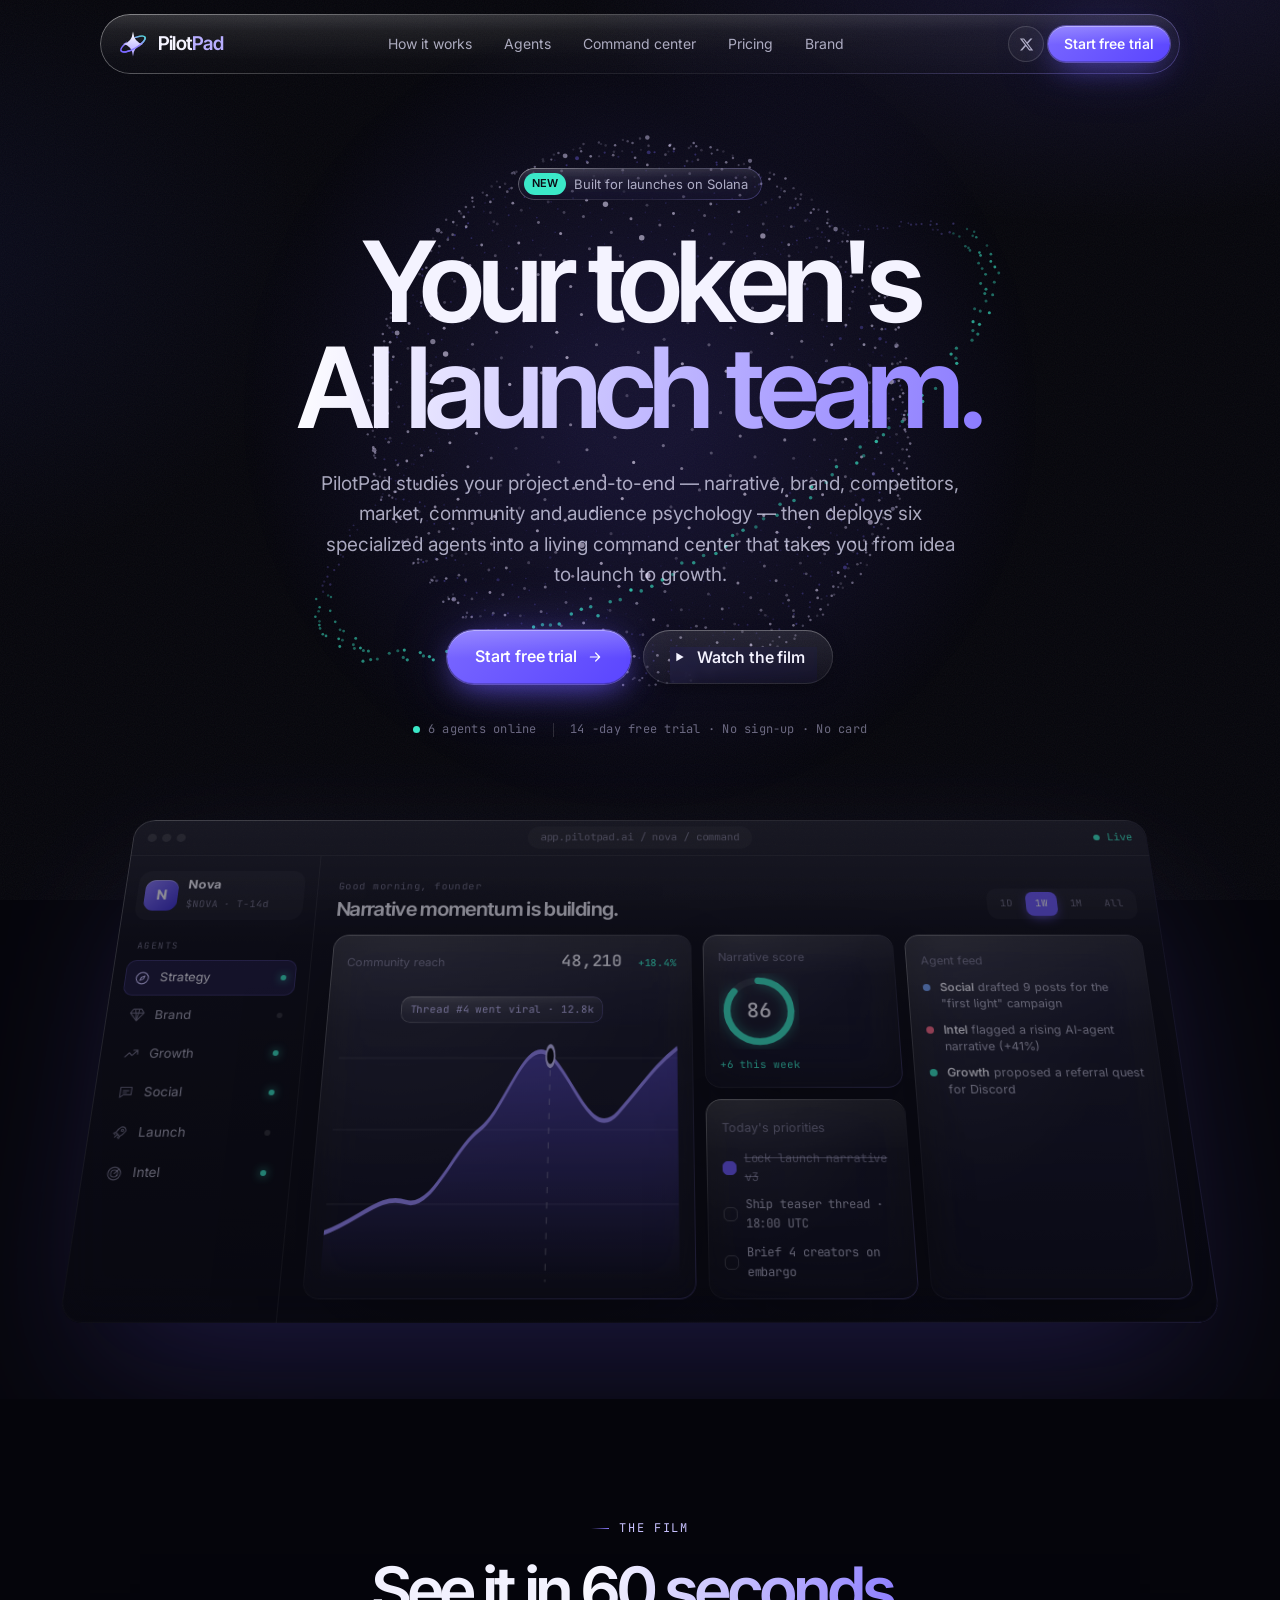
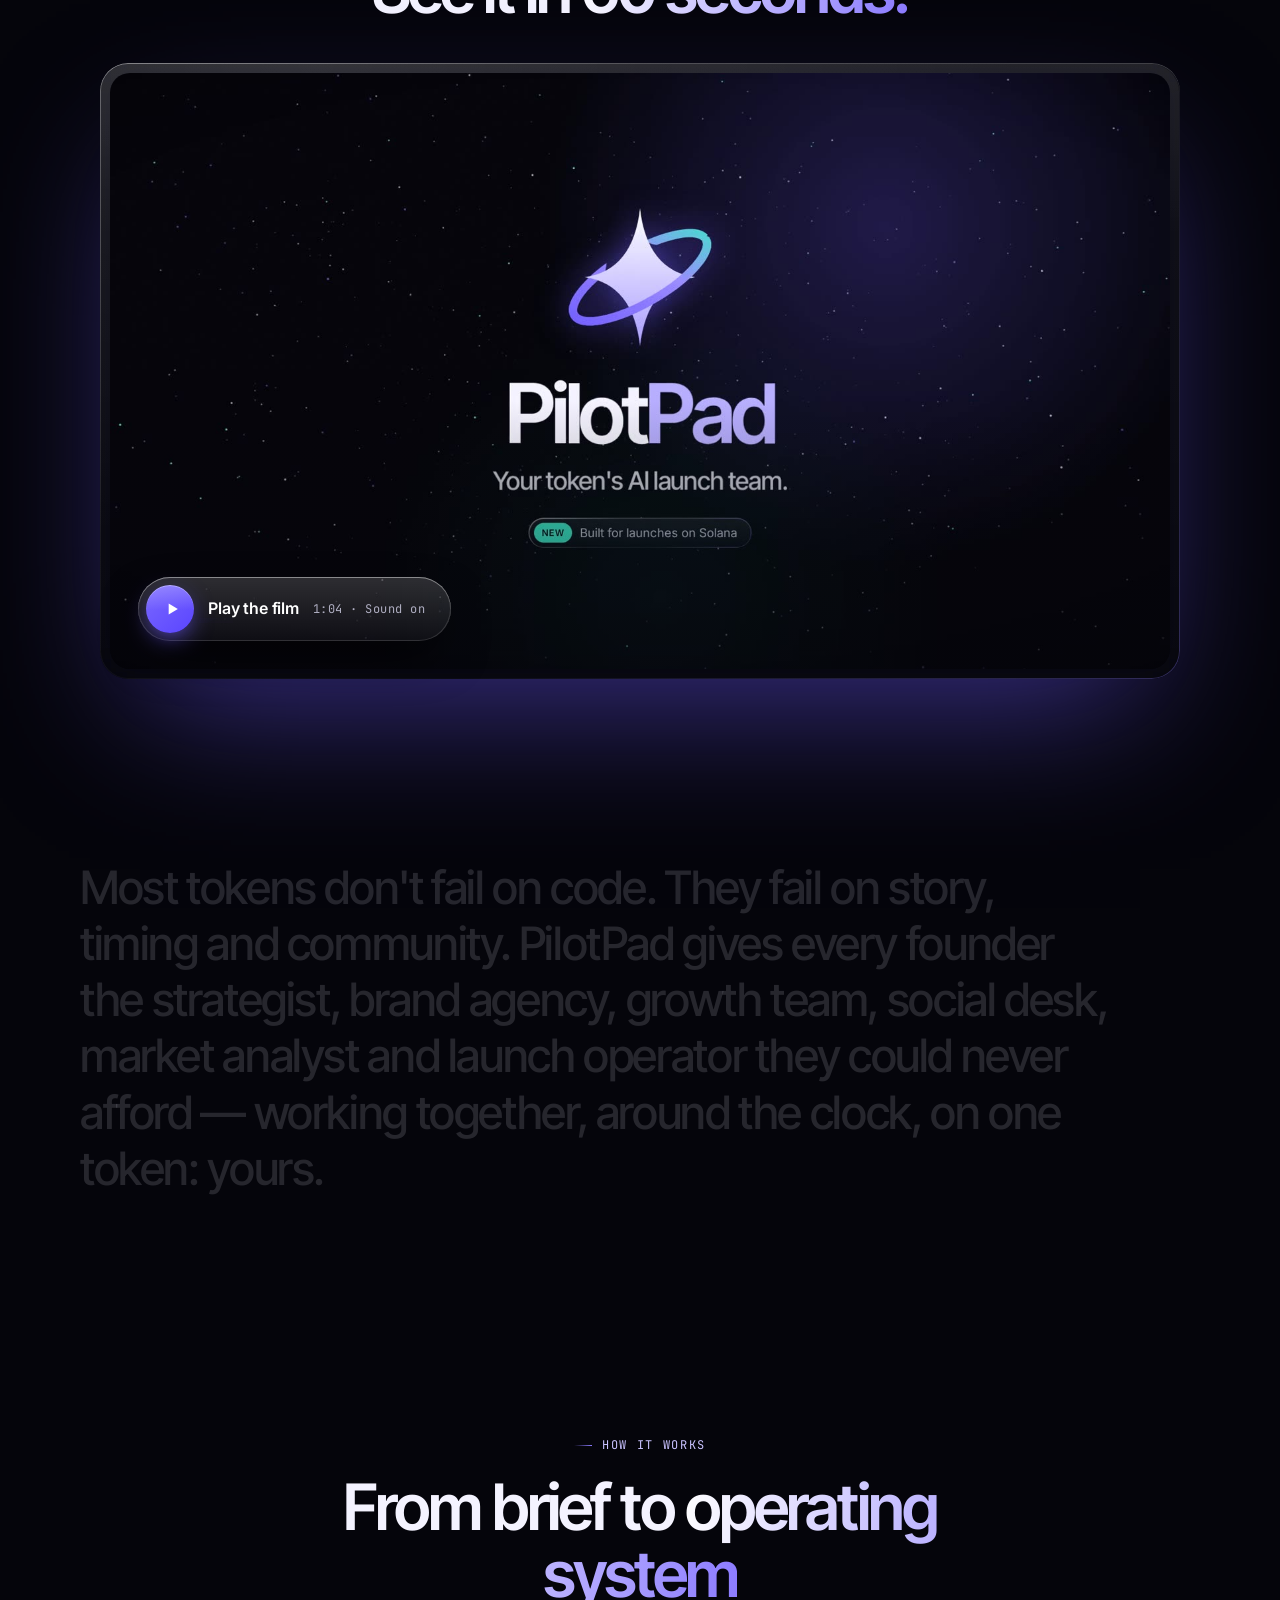
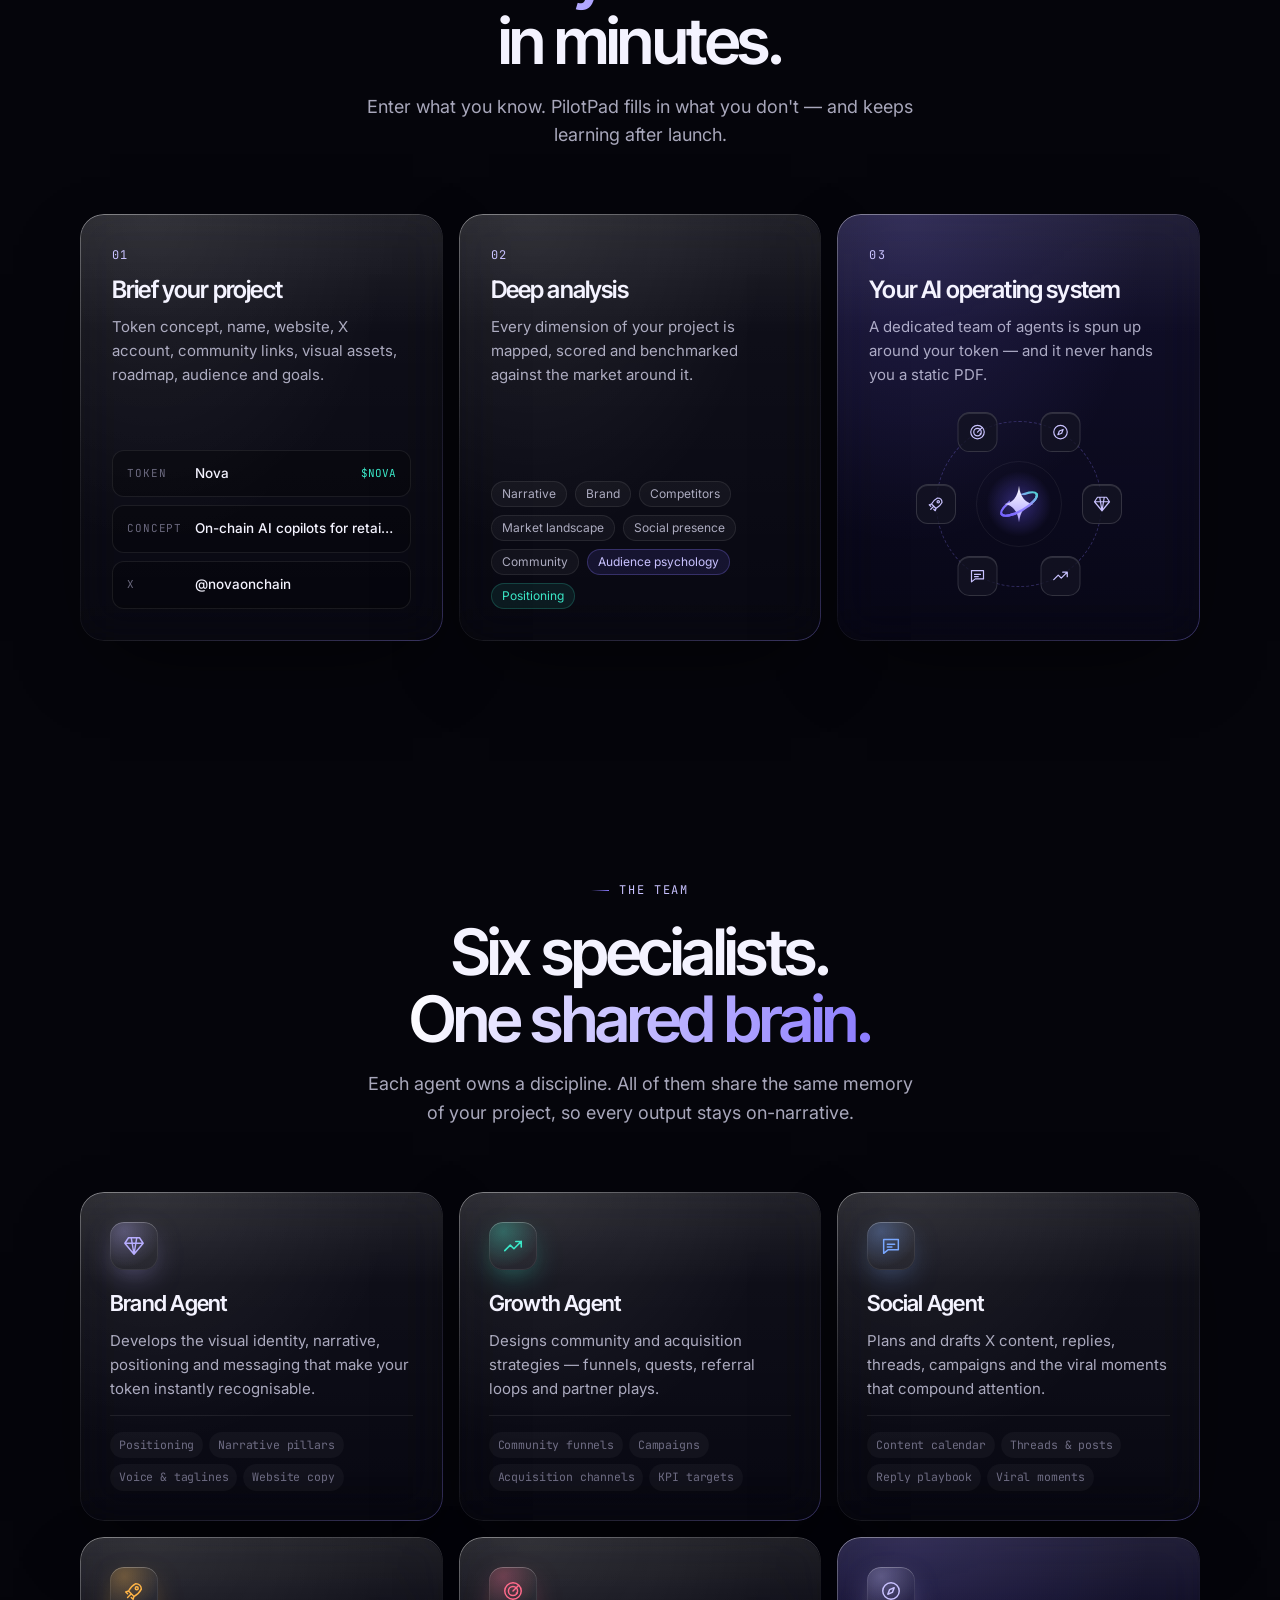
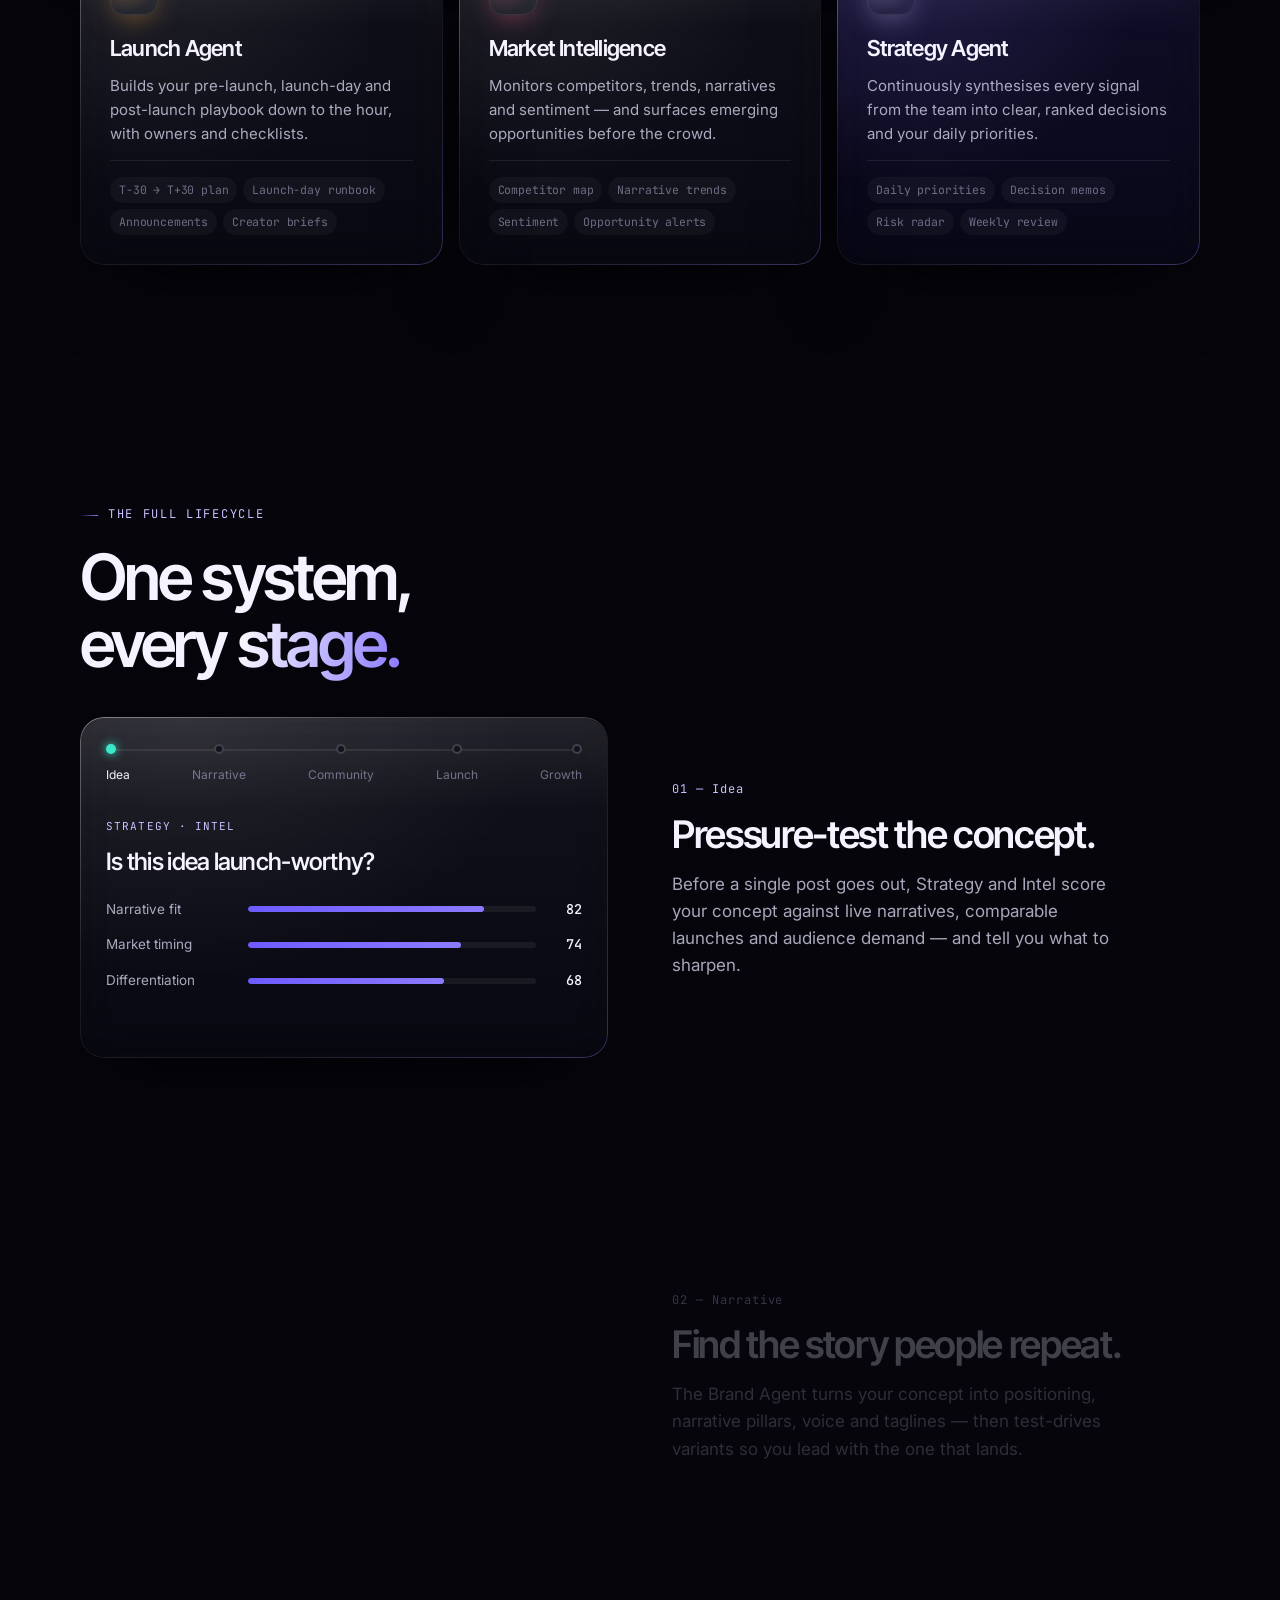
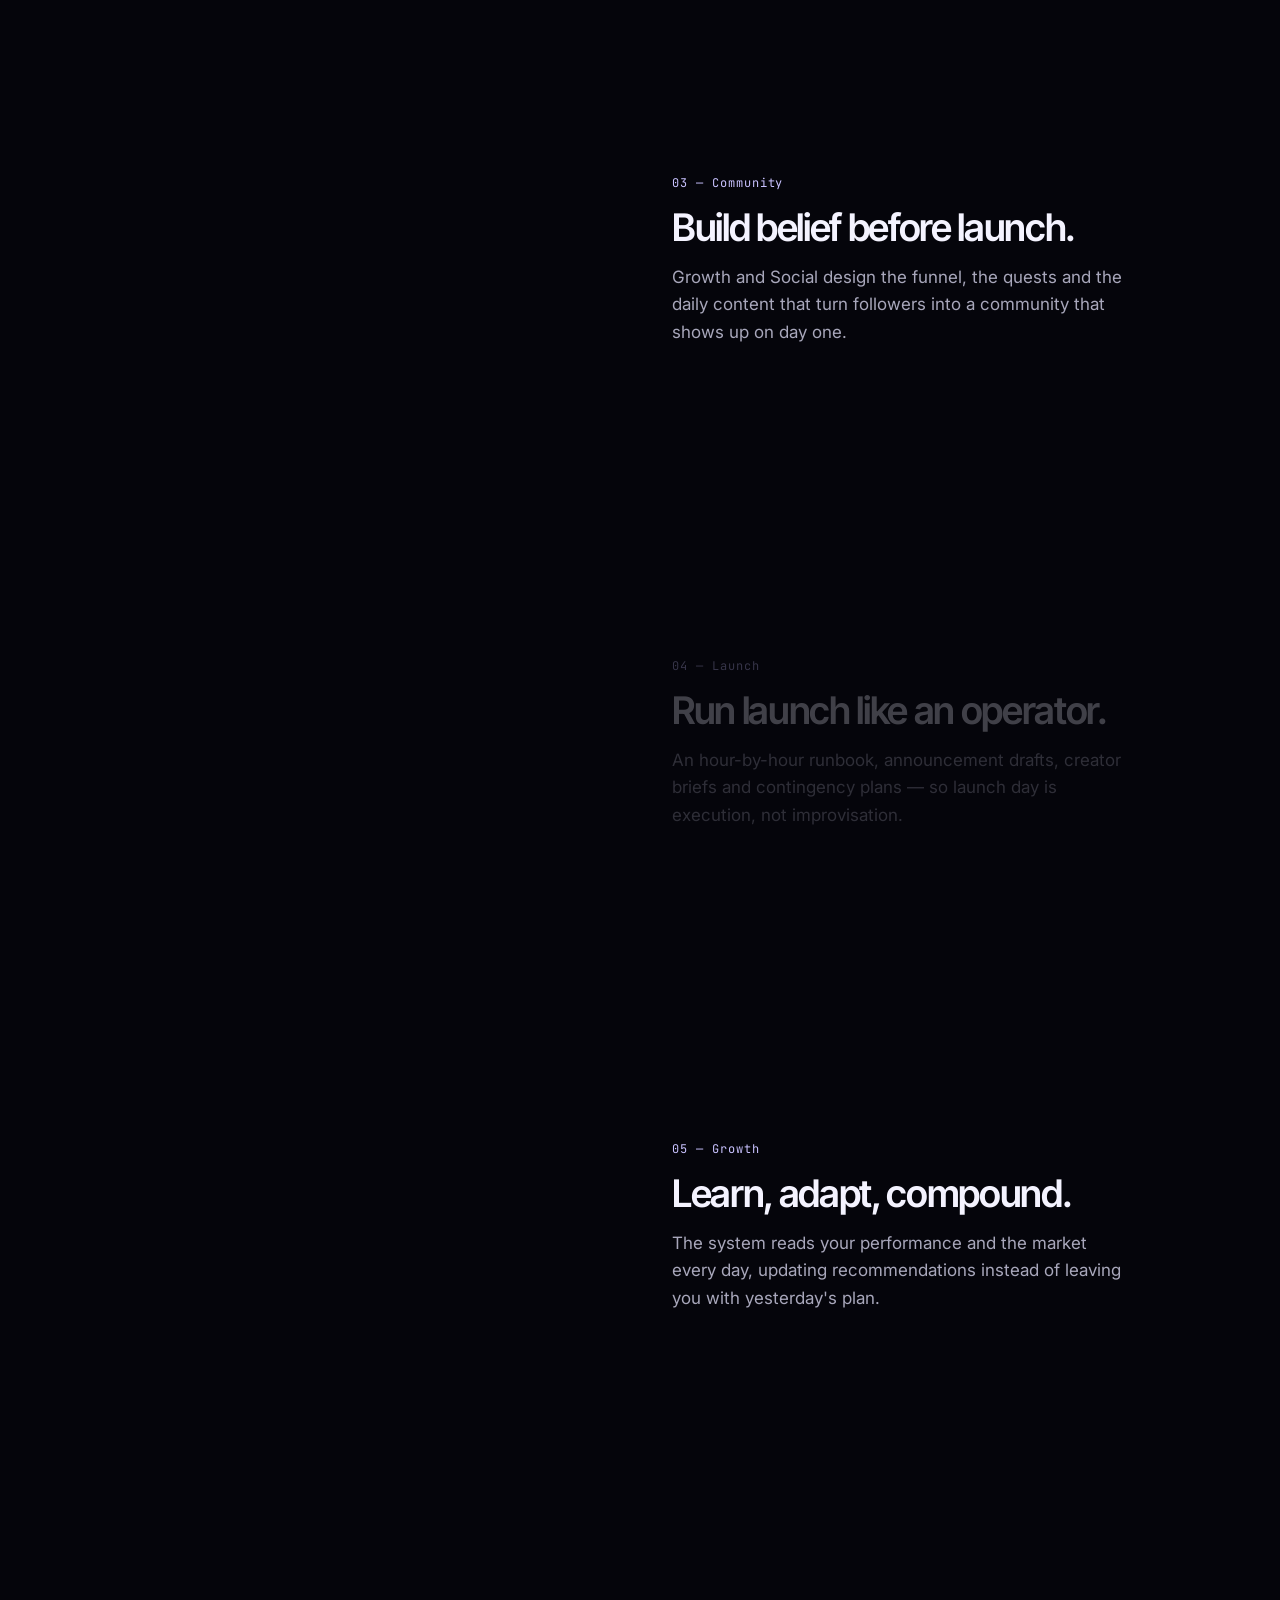
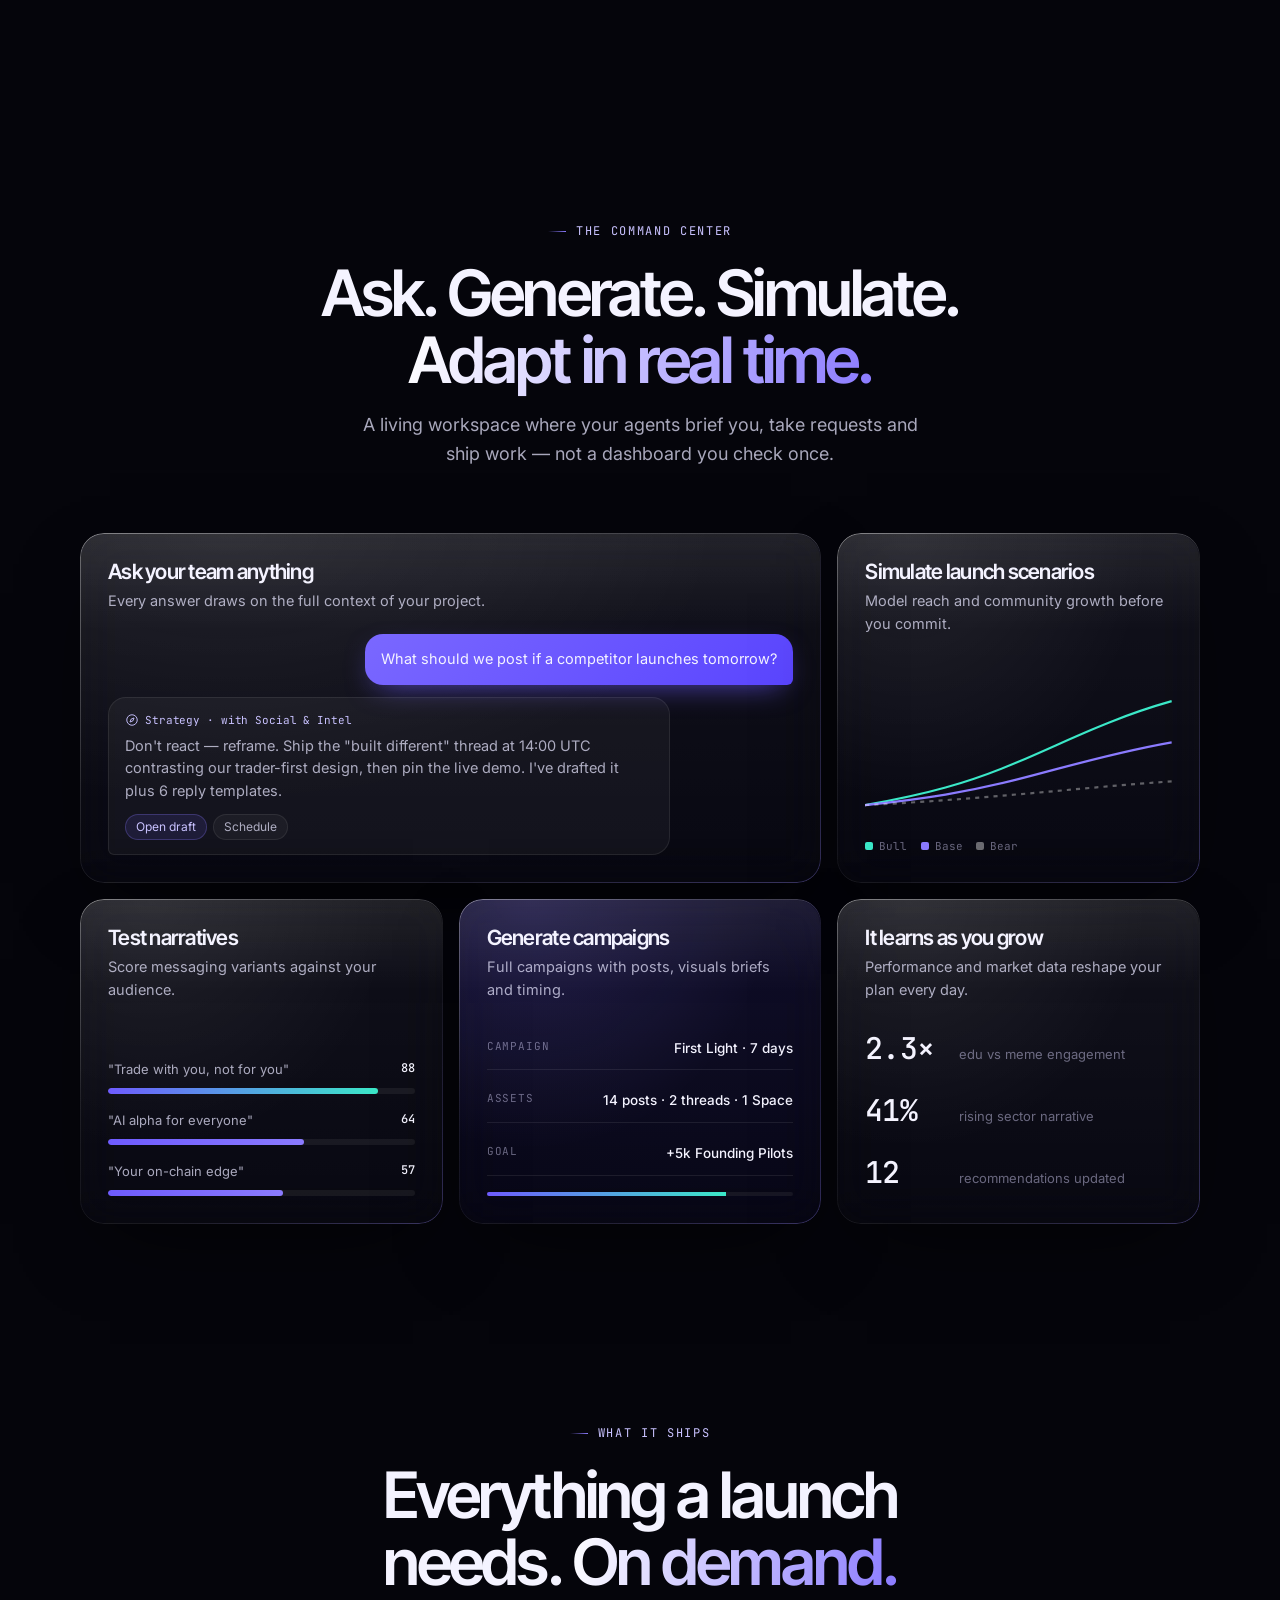
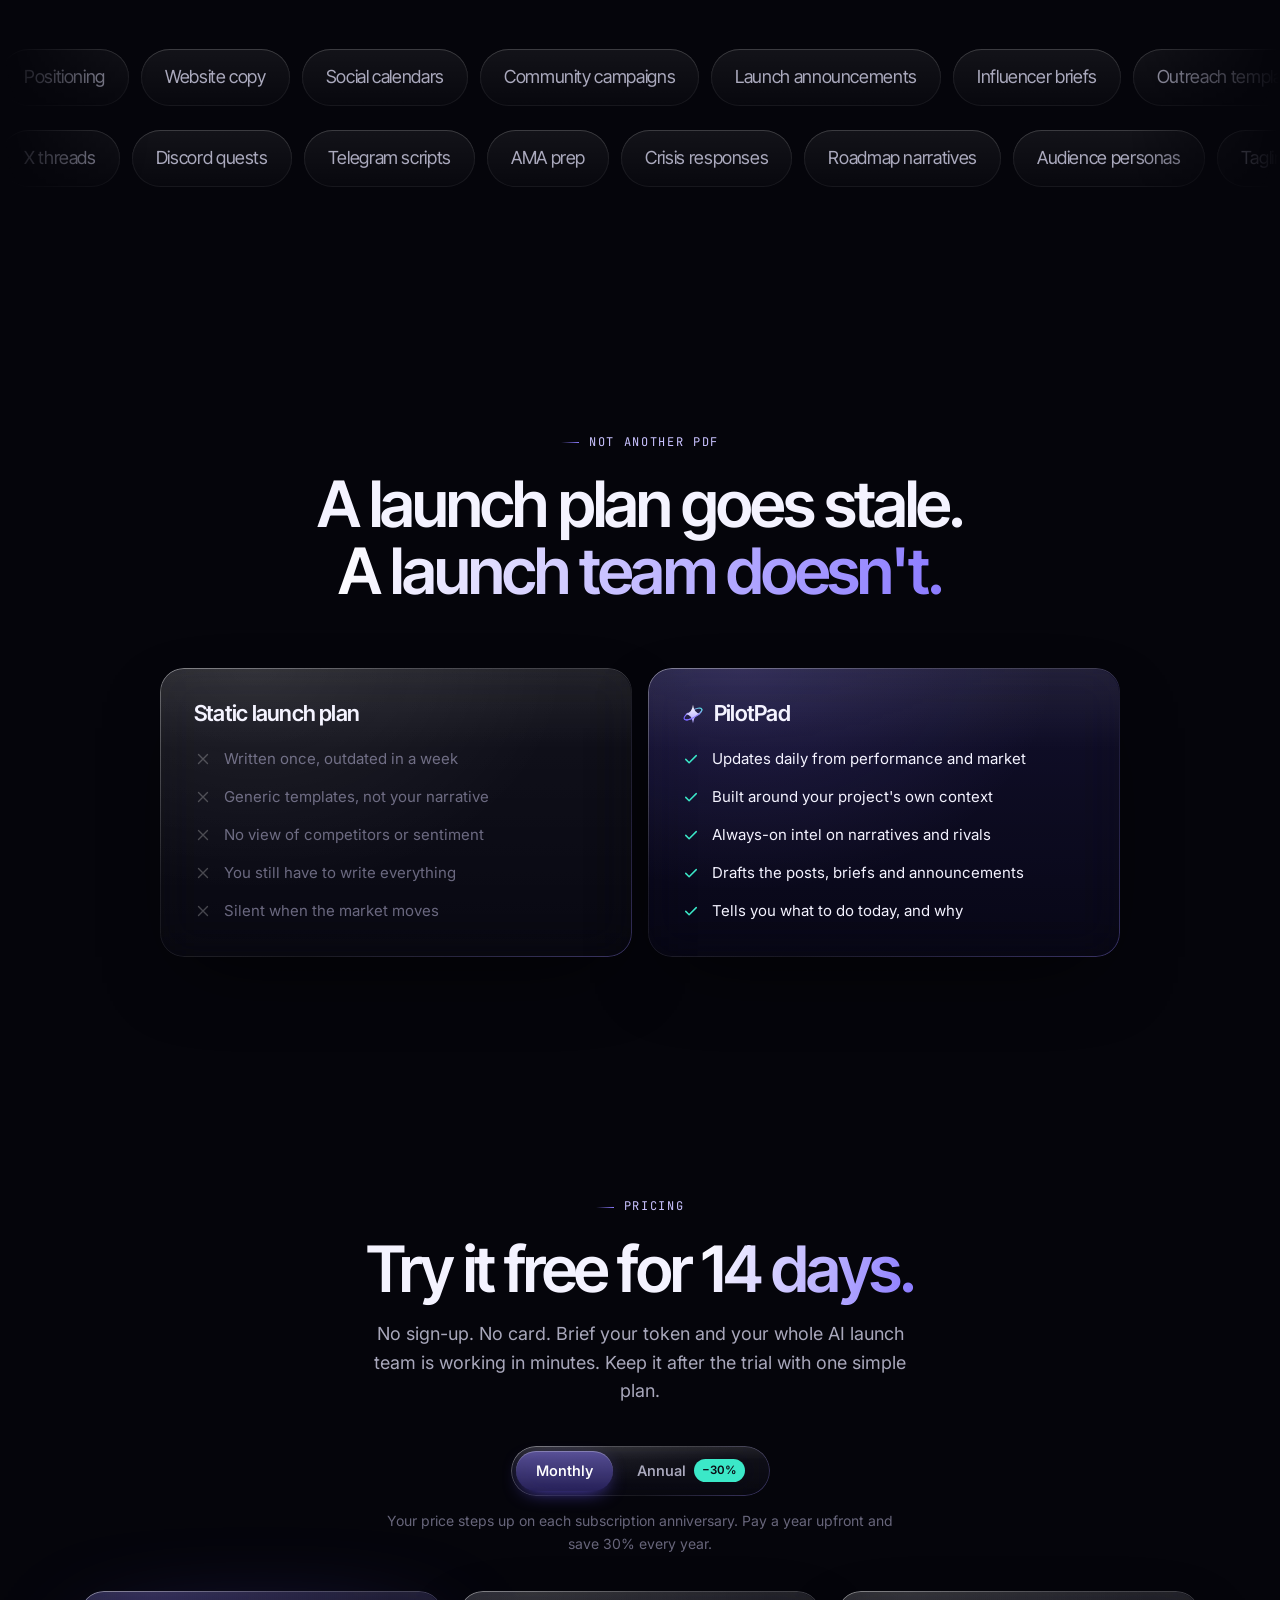
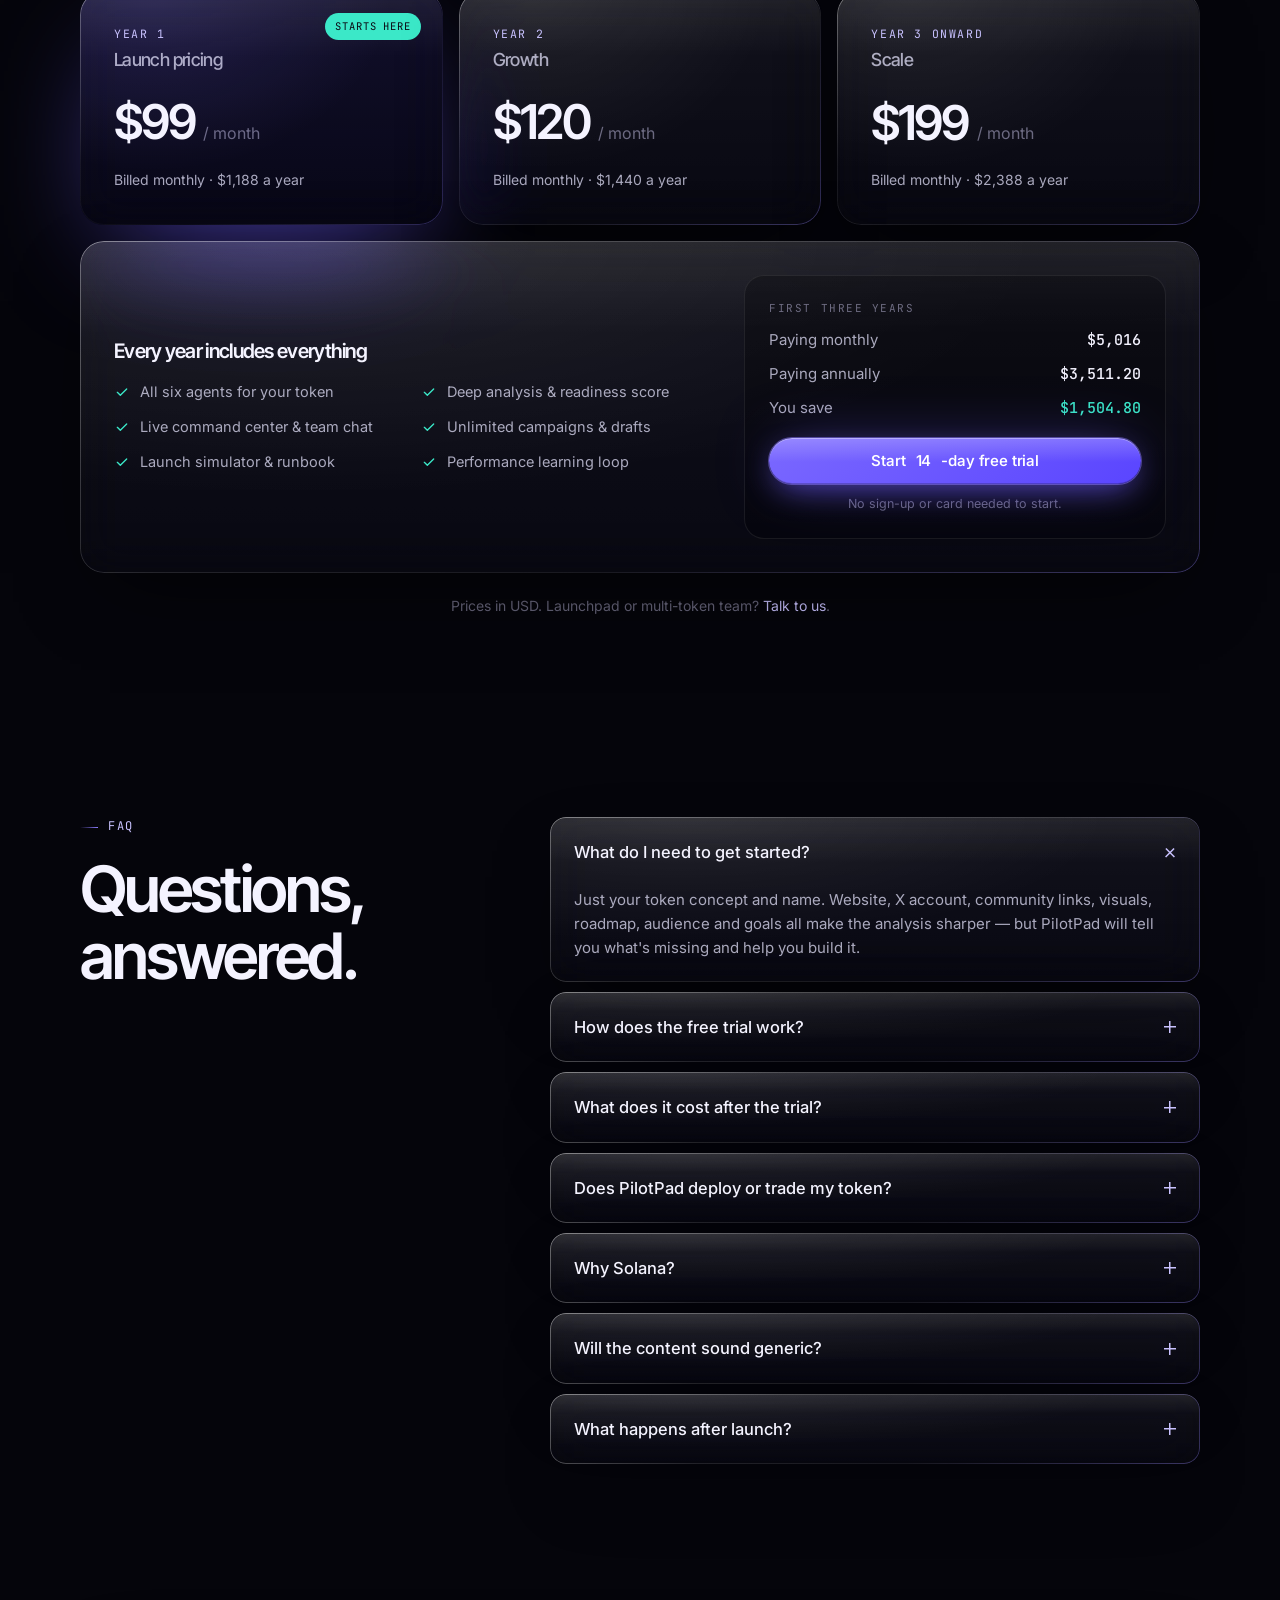
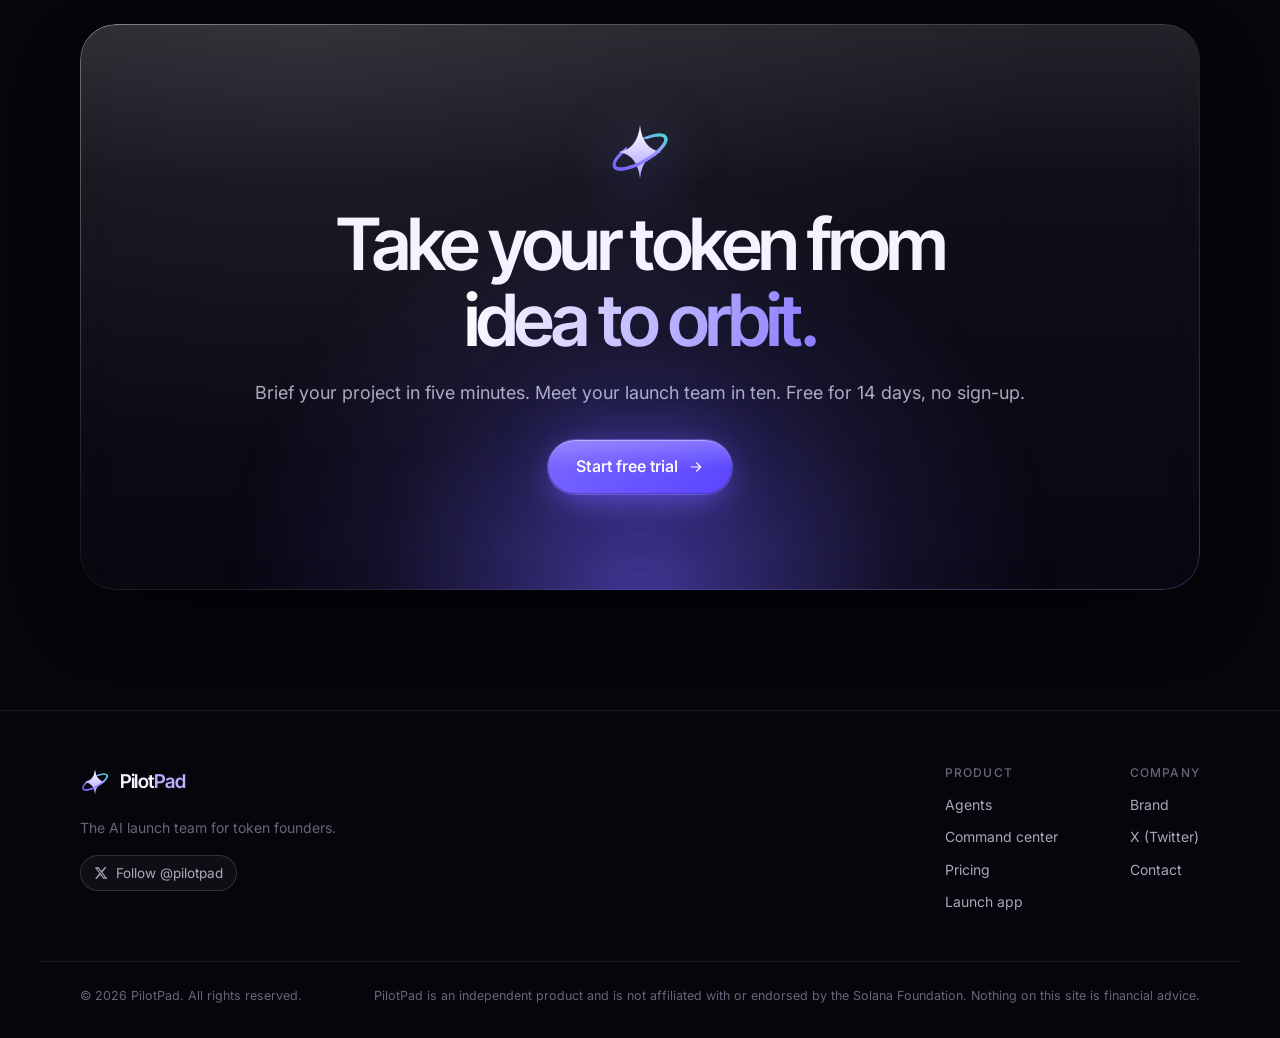
==== commit 0fe51e61: "Link the PilotPad X account across the site X icon in the landing and brand page navs and the app to" ====
--- a/index.html
+++ b/index.html
@@ -31,6 +31,7 @@
     <symbol id="i-x" viewBox="0 0 24 24"><path d="M6 6l12 12M18 6 6 18" fill="none" stroke="currentColor" stroke-width="1.8" stroke-linecap="round"/></symbol>
     <symbol id="i-spark" viewBox="0 0 24 24"><path d="M12 2Q13 11 22 12Q13 13 12 22Q11 13 2 12Q11 11 12 2Z" fill="currentColor"/></symbol>
     <symbol id="i-play" viewBox="0 0 24 24"><path d="M8 5.5v13l11-6.5-11-6.5Z" fill="currentColor"/></symbol>
+    <symbol id="i-xlogo" viewBox="0 0 24 24"><path d="M18.244 2.25h3.308l-7.227 8.26 8.502 11.24H16.17l-5.214-6.817L4.99 21.75H1.68l7.73-8.835L1.254 2.25H8.08l4.713 6.231zm-1.161 17.52h1.833L7.084 4.126H5.117z" fill="currentColor"/></symbol>
     <symbol id="i-plus" viewBox="0 0 24 24"><path d="M12 5v14M5 12h14" stroke="currentColor" stroke-width="1.8" stroke-linecap="round"/></symbol>
   </svg>
 
@@ -49,6 +50,7 @@
         <a href="brand.html">Brand</a>
       </nav>
       <div class="nav__cta">
+        <a href="https://x.com/pilotpad" class="xlink" target="_blank" rel="noopener" aria-label="PilotPad on X" title="Follow @pilotpad on X"><svg class="icon"><use href="#i-xlogo"/></svg></a>
                 <a href="app.html" class="btn btn--primary btn--sm">Start free trial</a>
         <button class="nav__burger" aria-label="Open menu" aria-expanded="false" id="burger"><span></span><span></span></button>
       </div>
@@ -59,6 +61,7 @@
       <a href="#command">Command center</a>
       <a href="#pricing">Pricing</a>
       <a href="brand.html">Brand</a>
+      <a href="https://x.com/pilotpad" target="_blank" rel="noopener">Follow @pilotpad on X</a>
       <a href="app.html" class="btn btn--primary">Start free trial</a>
     </div>
   </header>
@@ -618,10 +621,11 @@
       <div class="footer__brand">
         <a href="#top" class="brand"><img src="assets/img/logo-mark.svg" alt="" width="30" height="30" /><span>Pilot<b>Pad</b></span></a>
         <p>The AI launch team for token founders.</p>
+        <a href="https://x.com/pilotpad" class="xfollow" target="_blank" rel="noopener"><svg class="icon"><use href="#i-xlogo"/></svg>Follow @pilotpad</a>
       </div>
       <div class="footer__cols">
         <div><h4>Product</h4><a href="#agents">Agents</a><a href="#command">Command center</a><a href="#pricing">Pricing</a><a href="app.html">Launch app</a></div>
-        <div><h4>Company</h4><a href="brand.html">Brand</a><a href="mailto:hello@pilotpad.ai">Contact</a></div>
+        <div><h4>Company</h4><a href="brand.html">Brand</a><a href="https://x.com/pilotpad" target="_blank" rel="noopener">X (Twitter)</a><a href="mailto:hello@pilotpad.ai">Contact</a></div>
       </div>
     </div>
     <div class="container footer__legal">
--- a/assets/css/base.css
+++ b/assets/css/base.css
@@ -350,3 +350,14 @@
 
 /* Liquid-glass refraction filters live here (injected by JS) */
 .lg-defs { position: absolute; width: 0; height: 0; overflow: hidden; pointer-events: none; }
+
+/* X (Twitter) links */
+.xlink { width: 36px; height: 36px; border-radius: 50%; display: inline-grid; place-items: center; color: var(--text-2); flex: none;
+  background: rgba(255, 255, 255, 0.04); box-shadow: inset 0 0 0 1px var(--line-2); transition: color .25s, background .25s; }
+.xlink:hover { color: var(--text); background: rgba(255, 255, 255, 0.09); }
+.xlink .icon { width: 15px; height: 15px; }
+.xfollow { display: inline-flex; align-items: center; gap: 8px; margin-top: 16px; height: 36px; padding: 0 14px; border-radius: 999px; font-size: 13.5px; color: var(--text-2);
+  background: rgba(255, 255, 255, 0.04); box-shadow: inset 0 0 0 1px var(--line-2); transition: color .25s, background .25s; }
+.xfollow:hover { color: var(--text); background: rgba(255, 255, 255, 0.09); }
+.xfollow .icon { width: 14px; height: 14px; }
+.xfollow--side { margin-top: 10px; width: 100%; justify-content: center; }
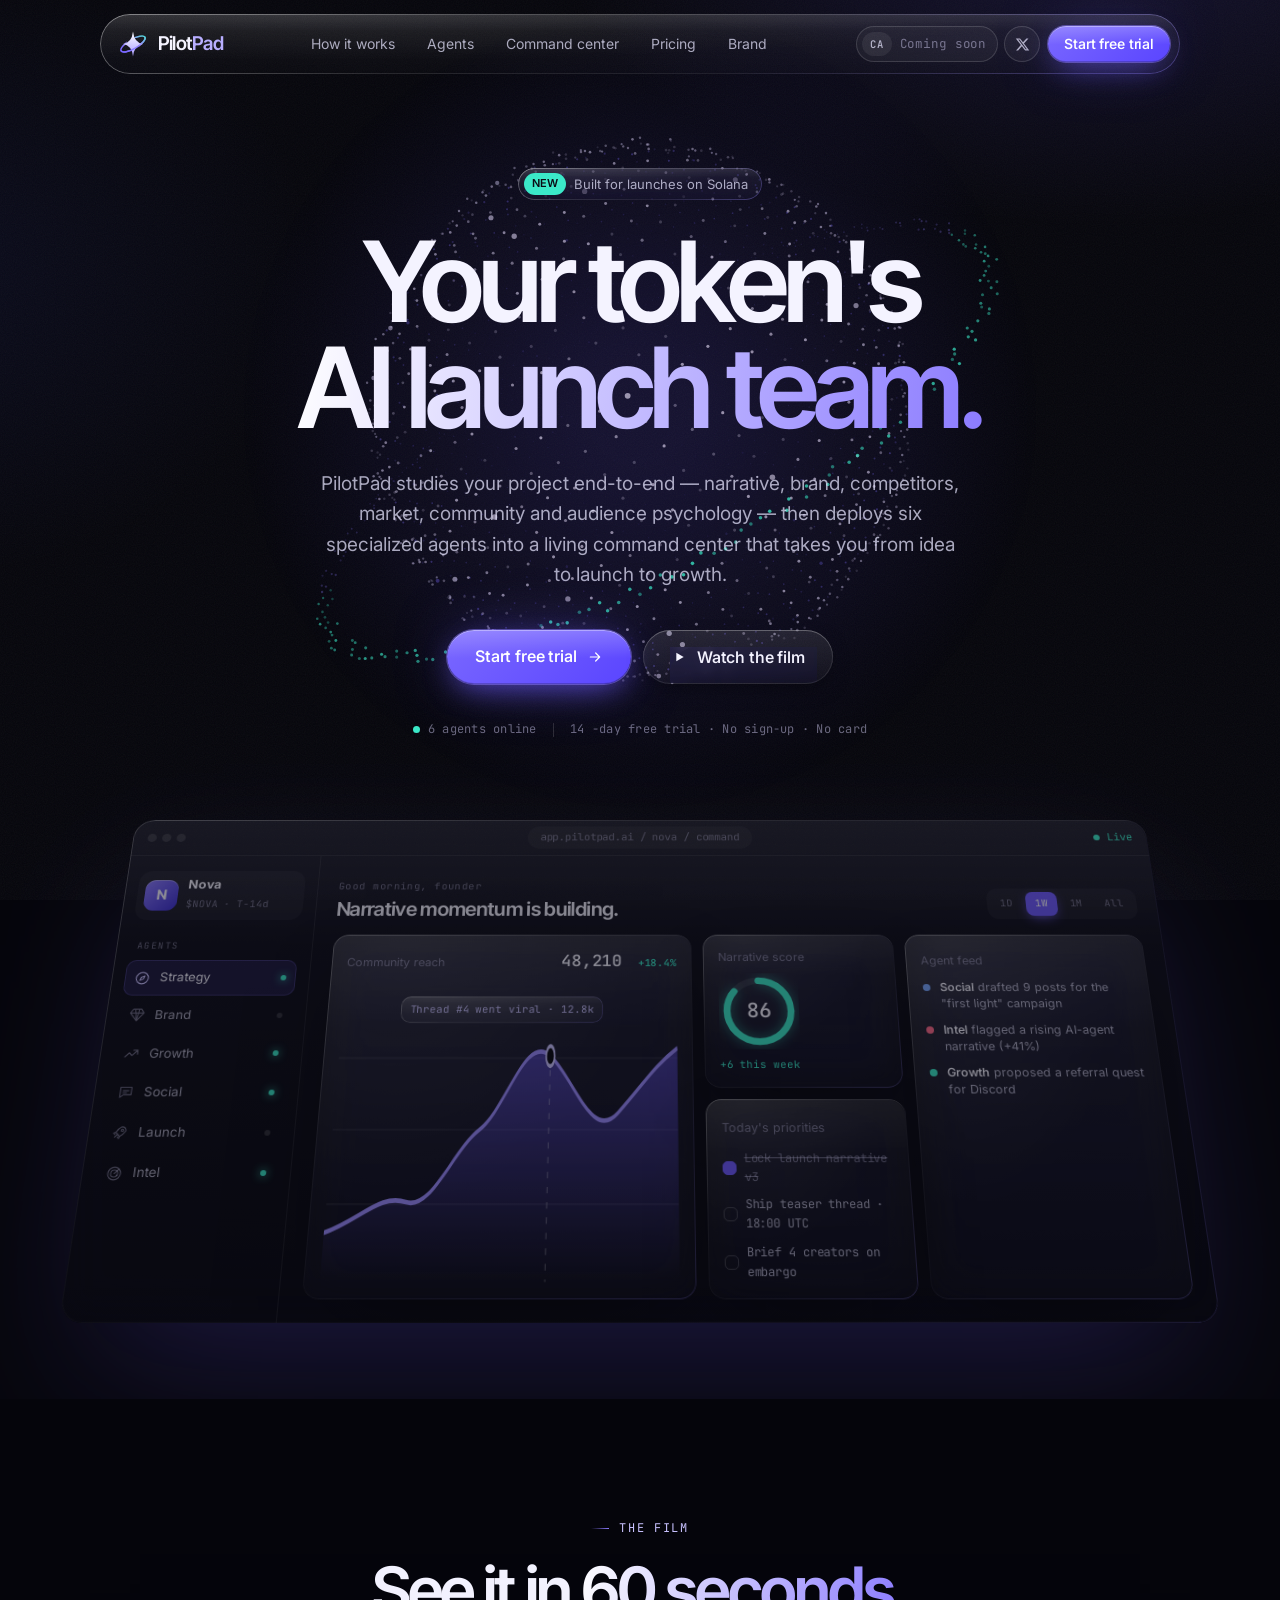
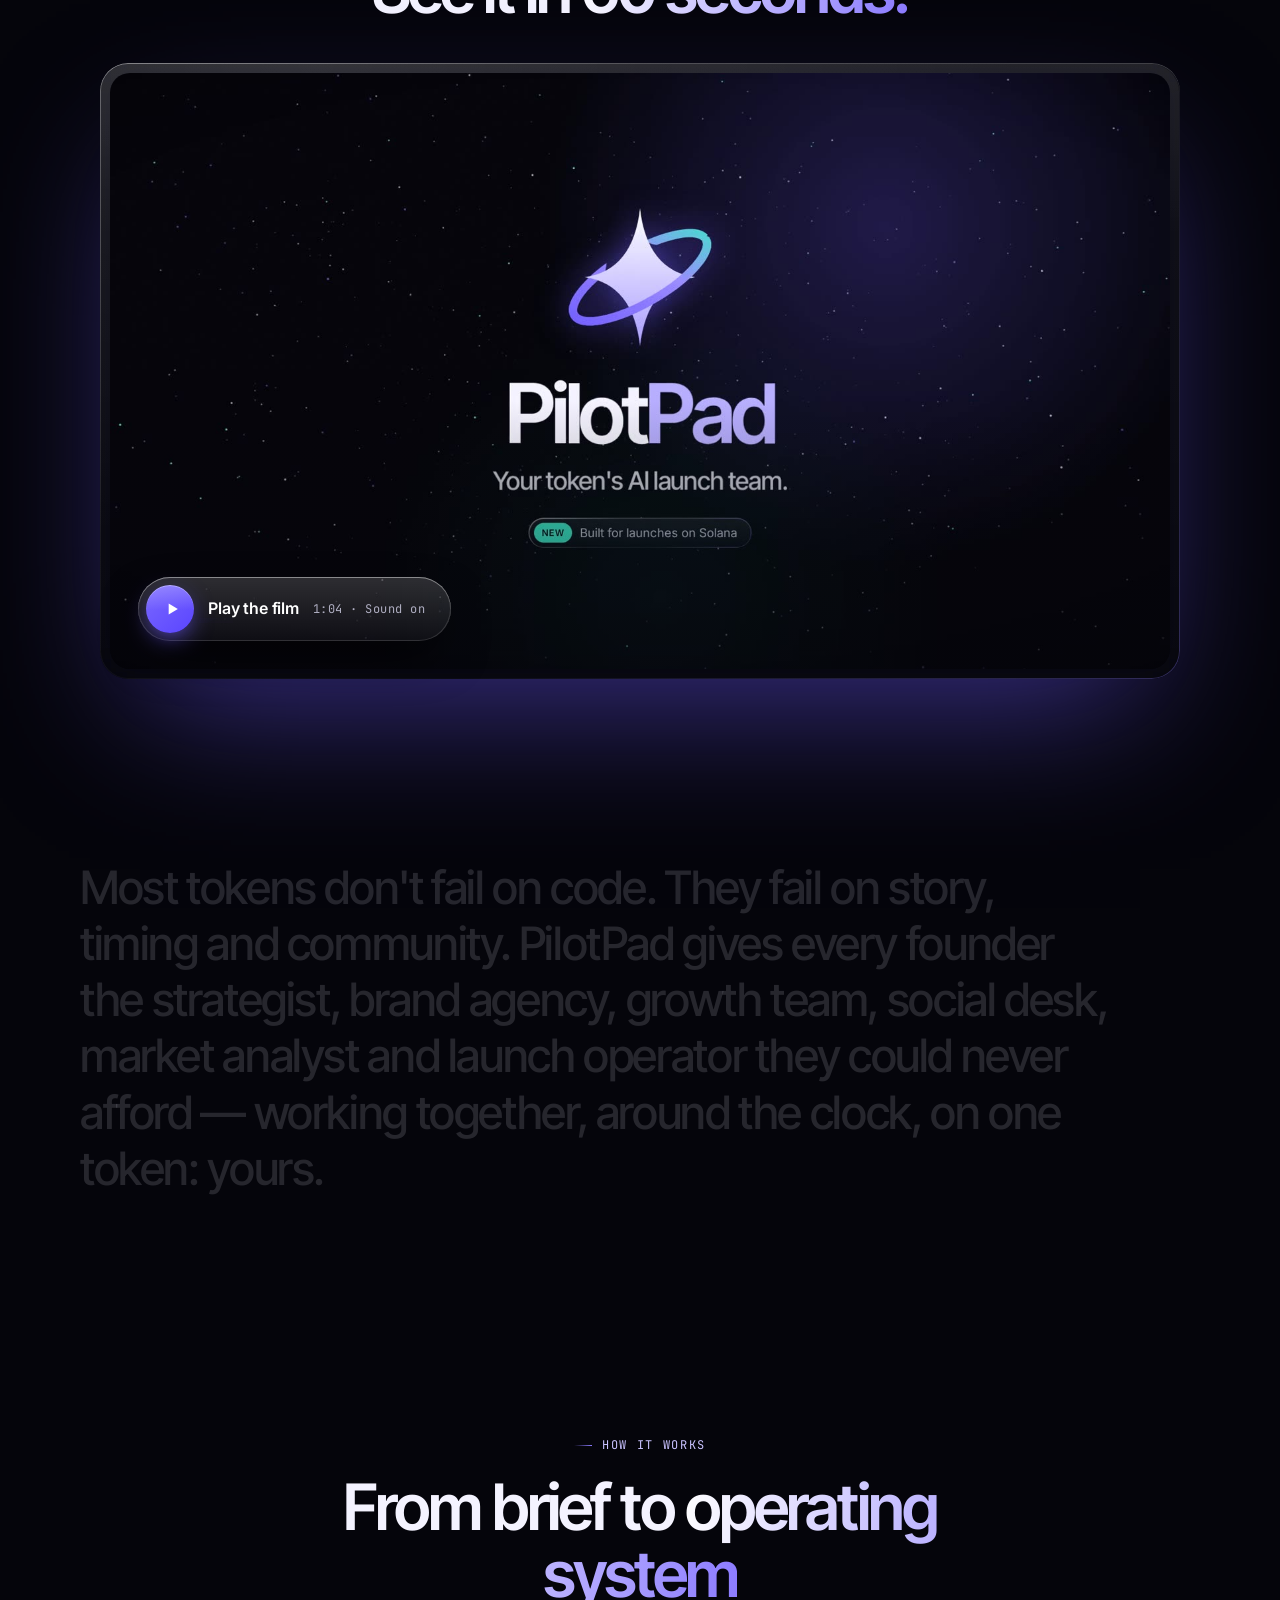
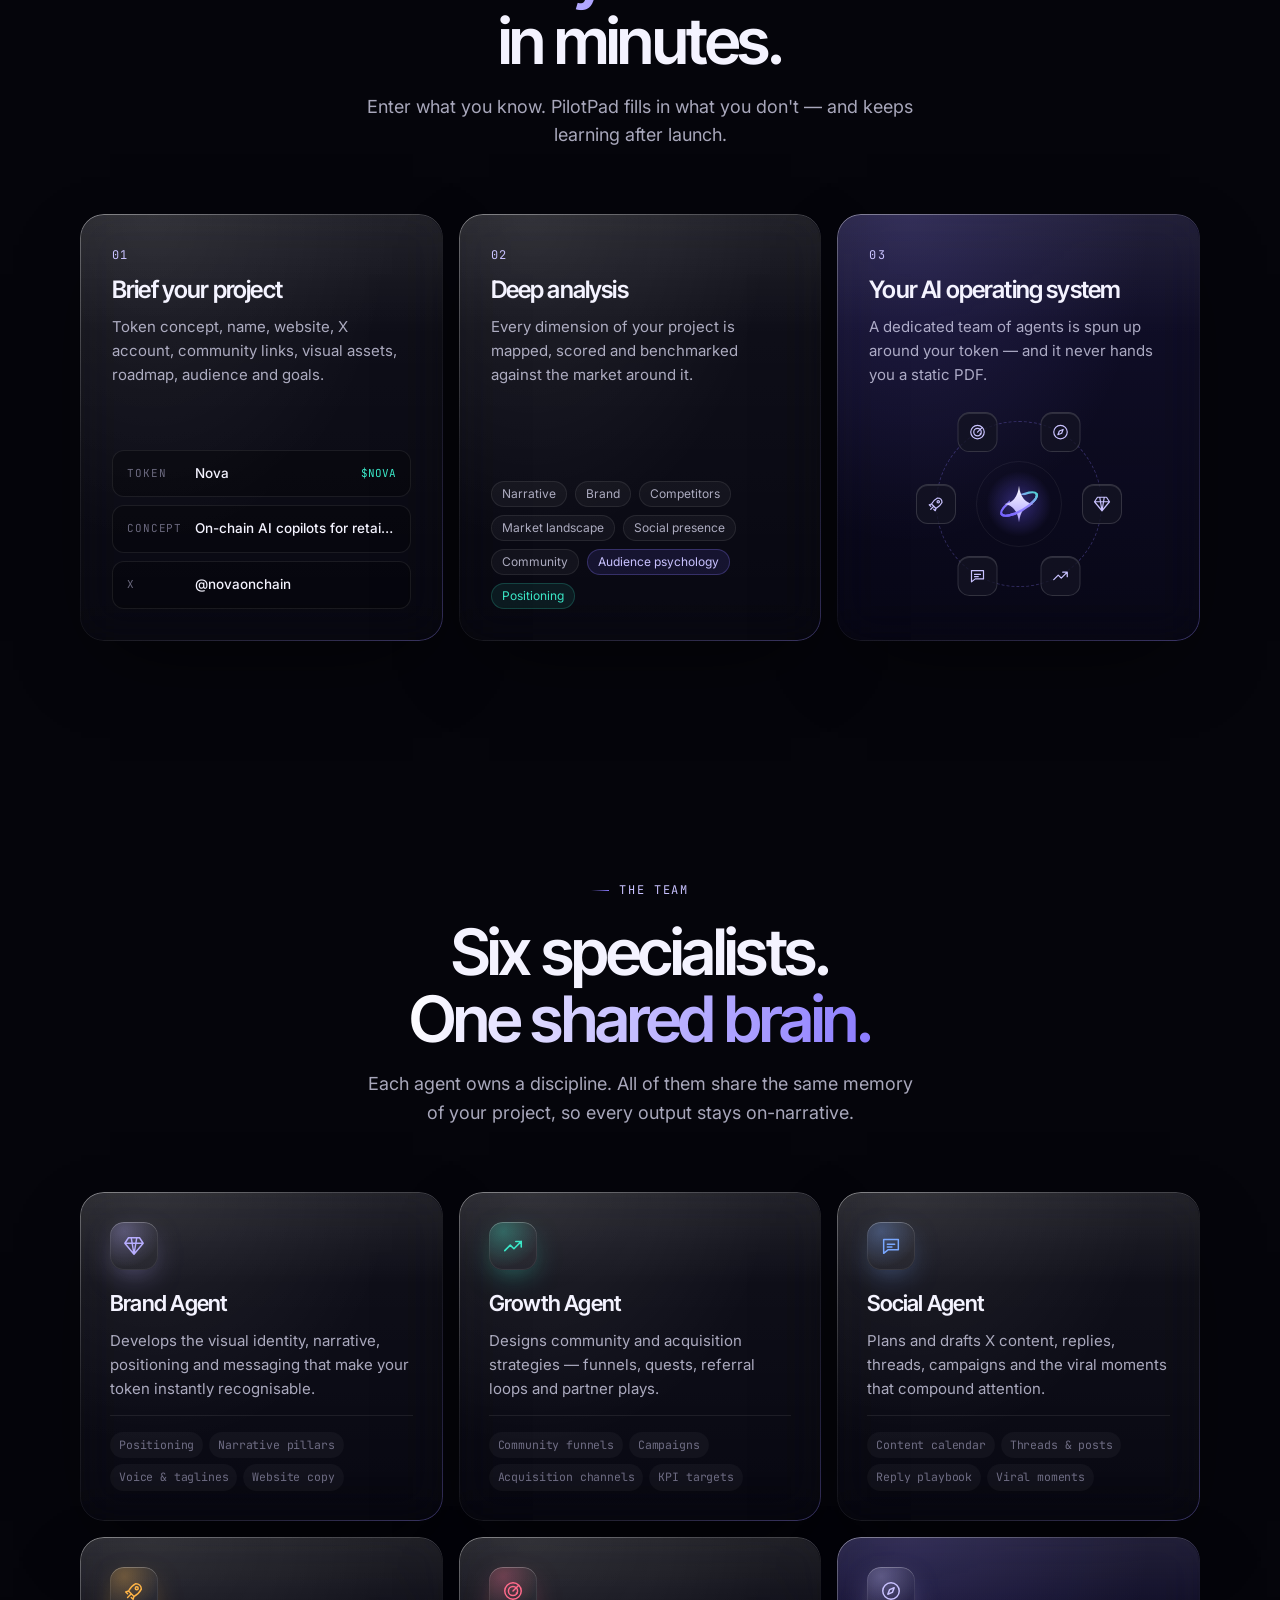
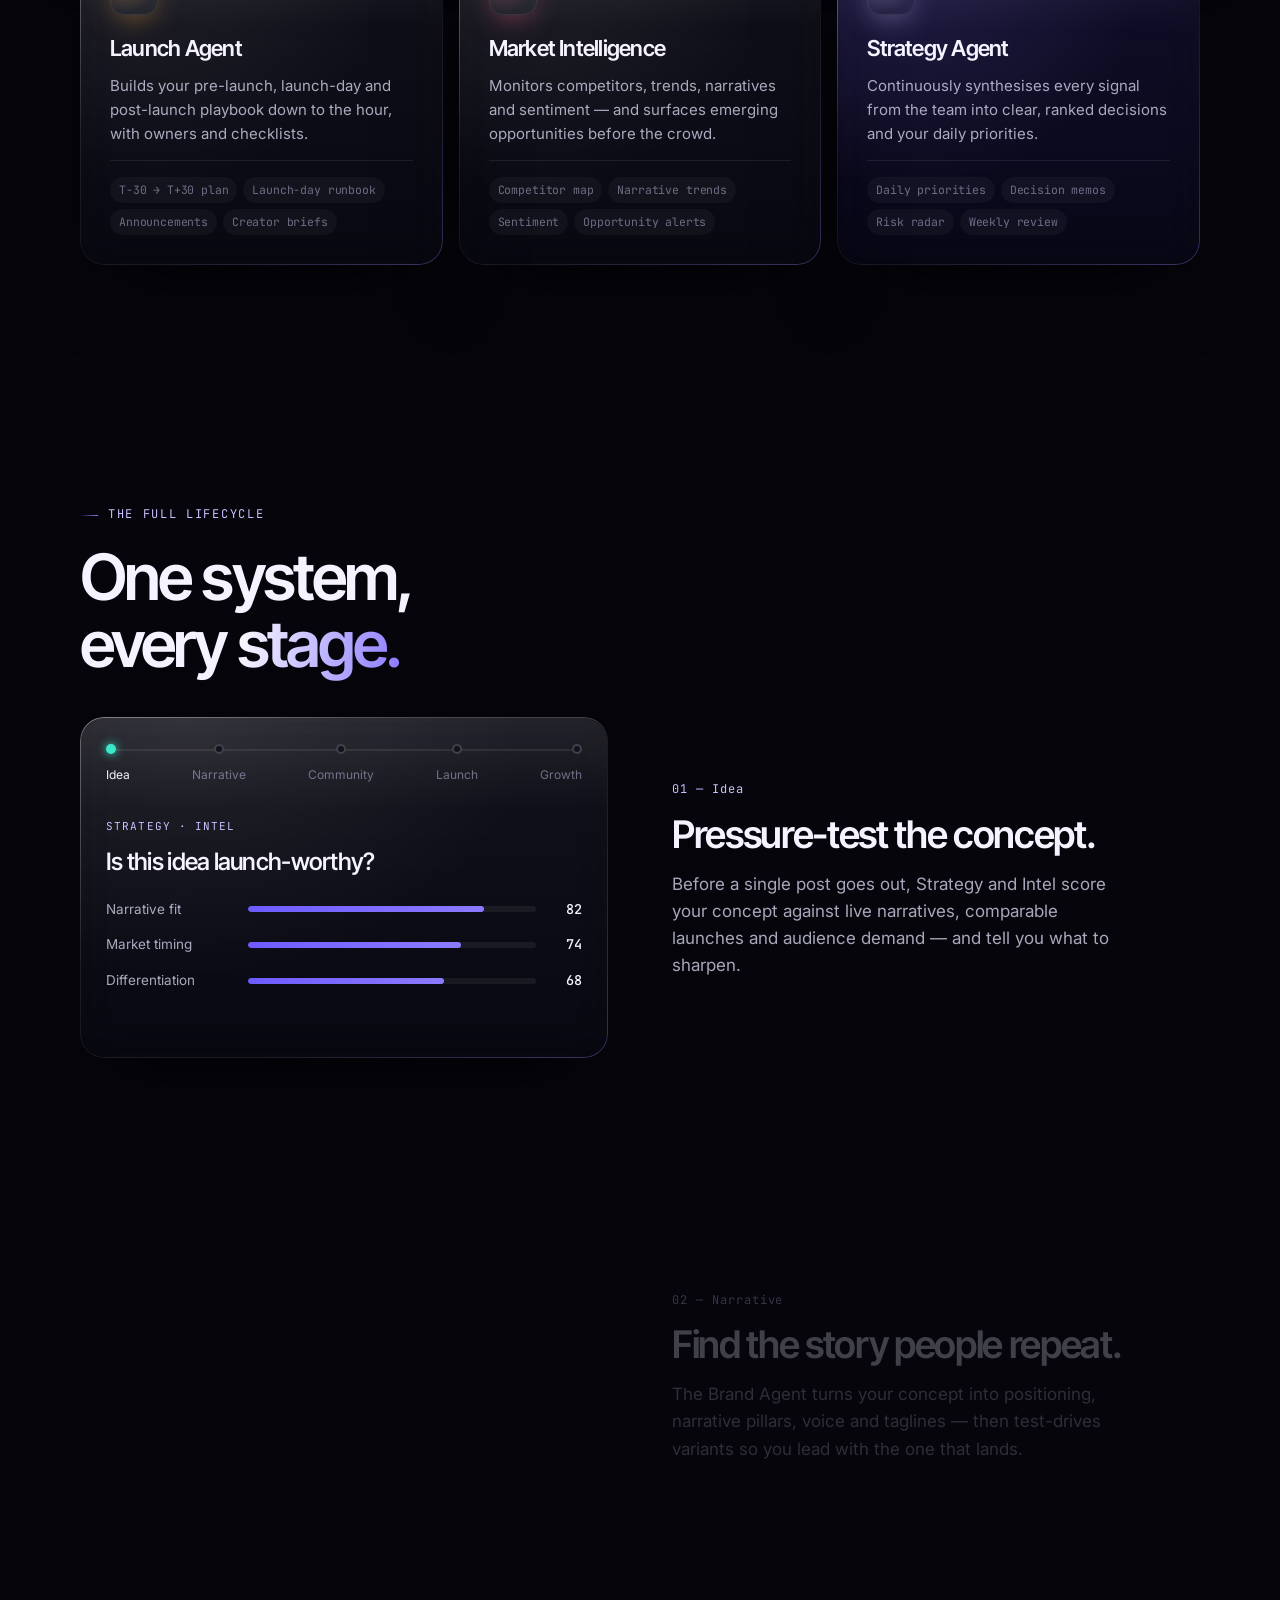
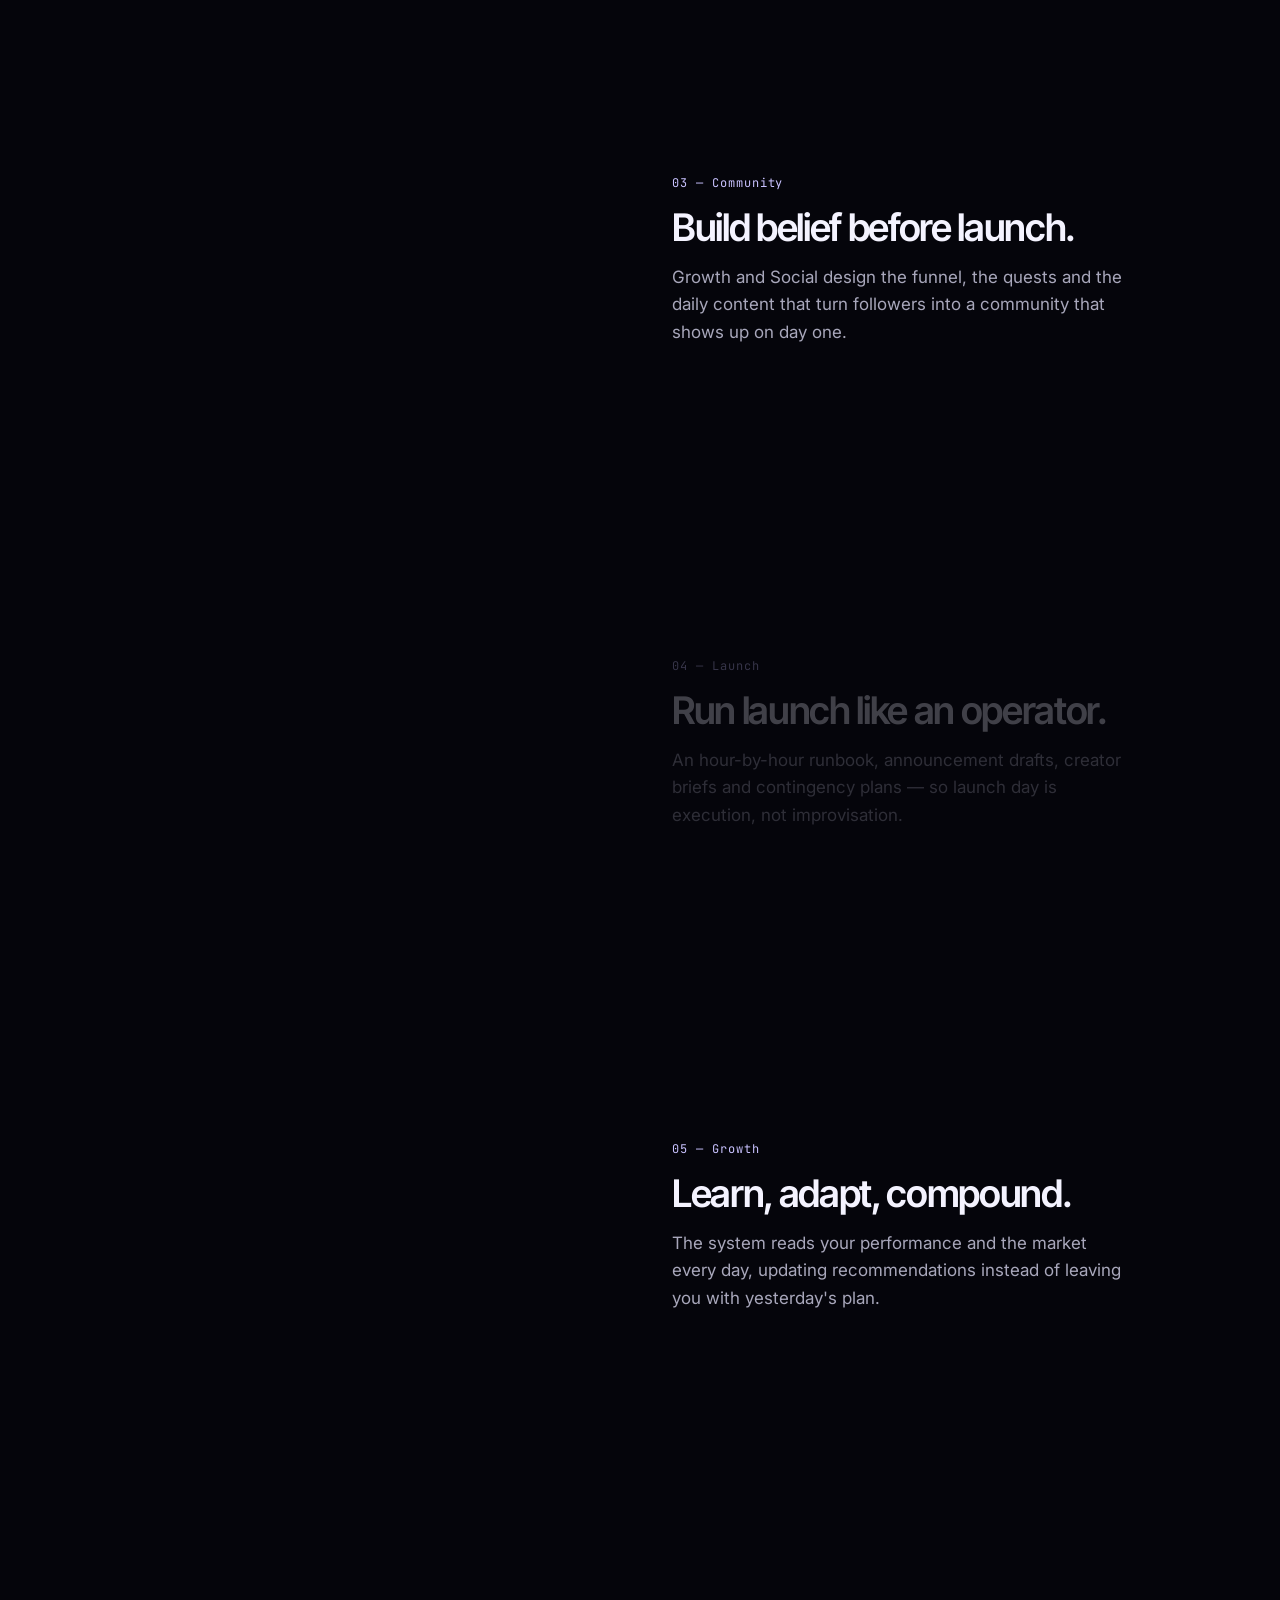
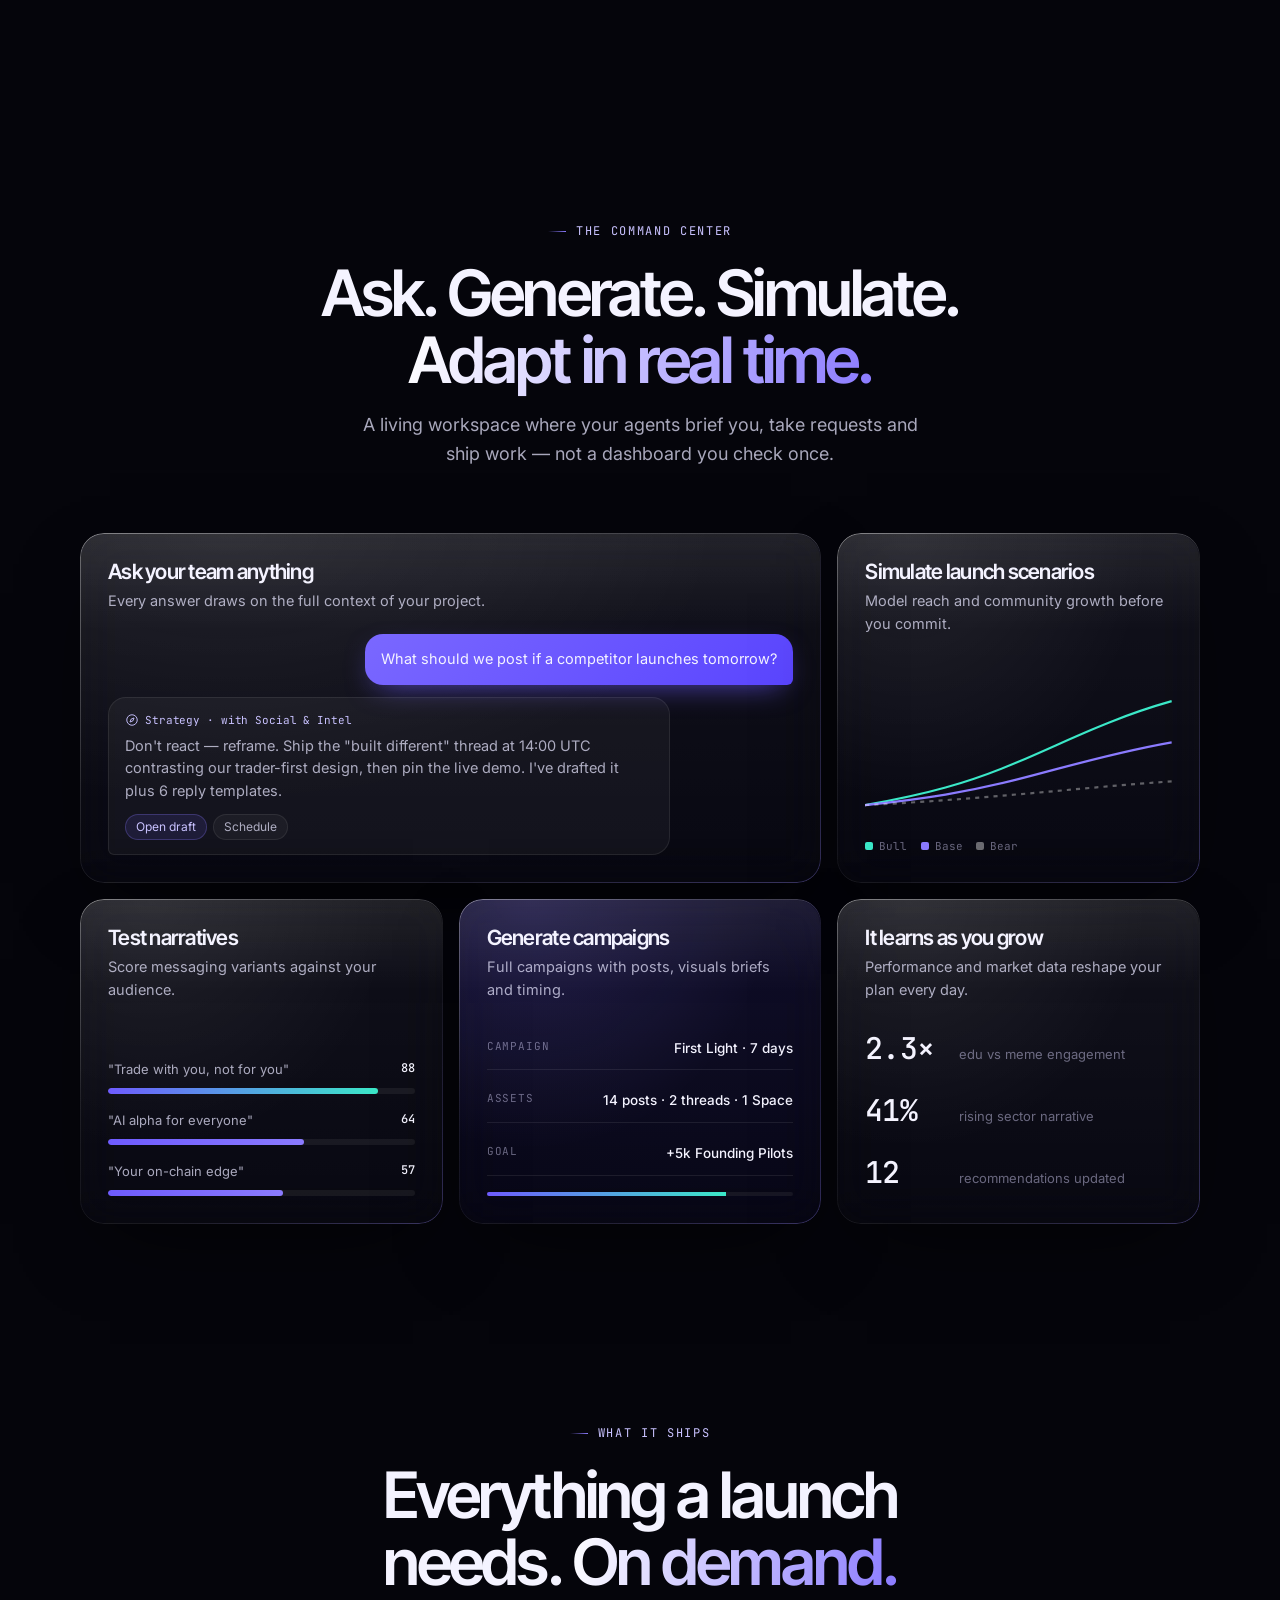
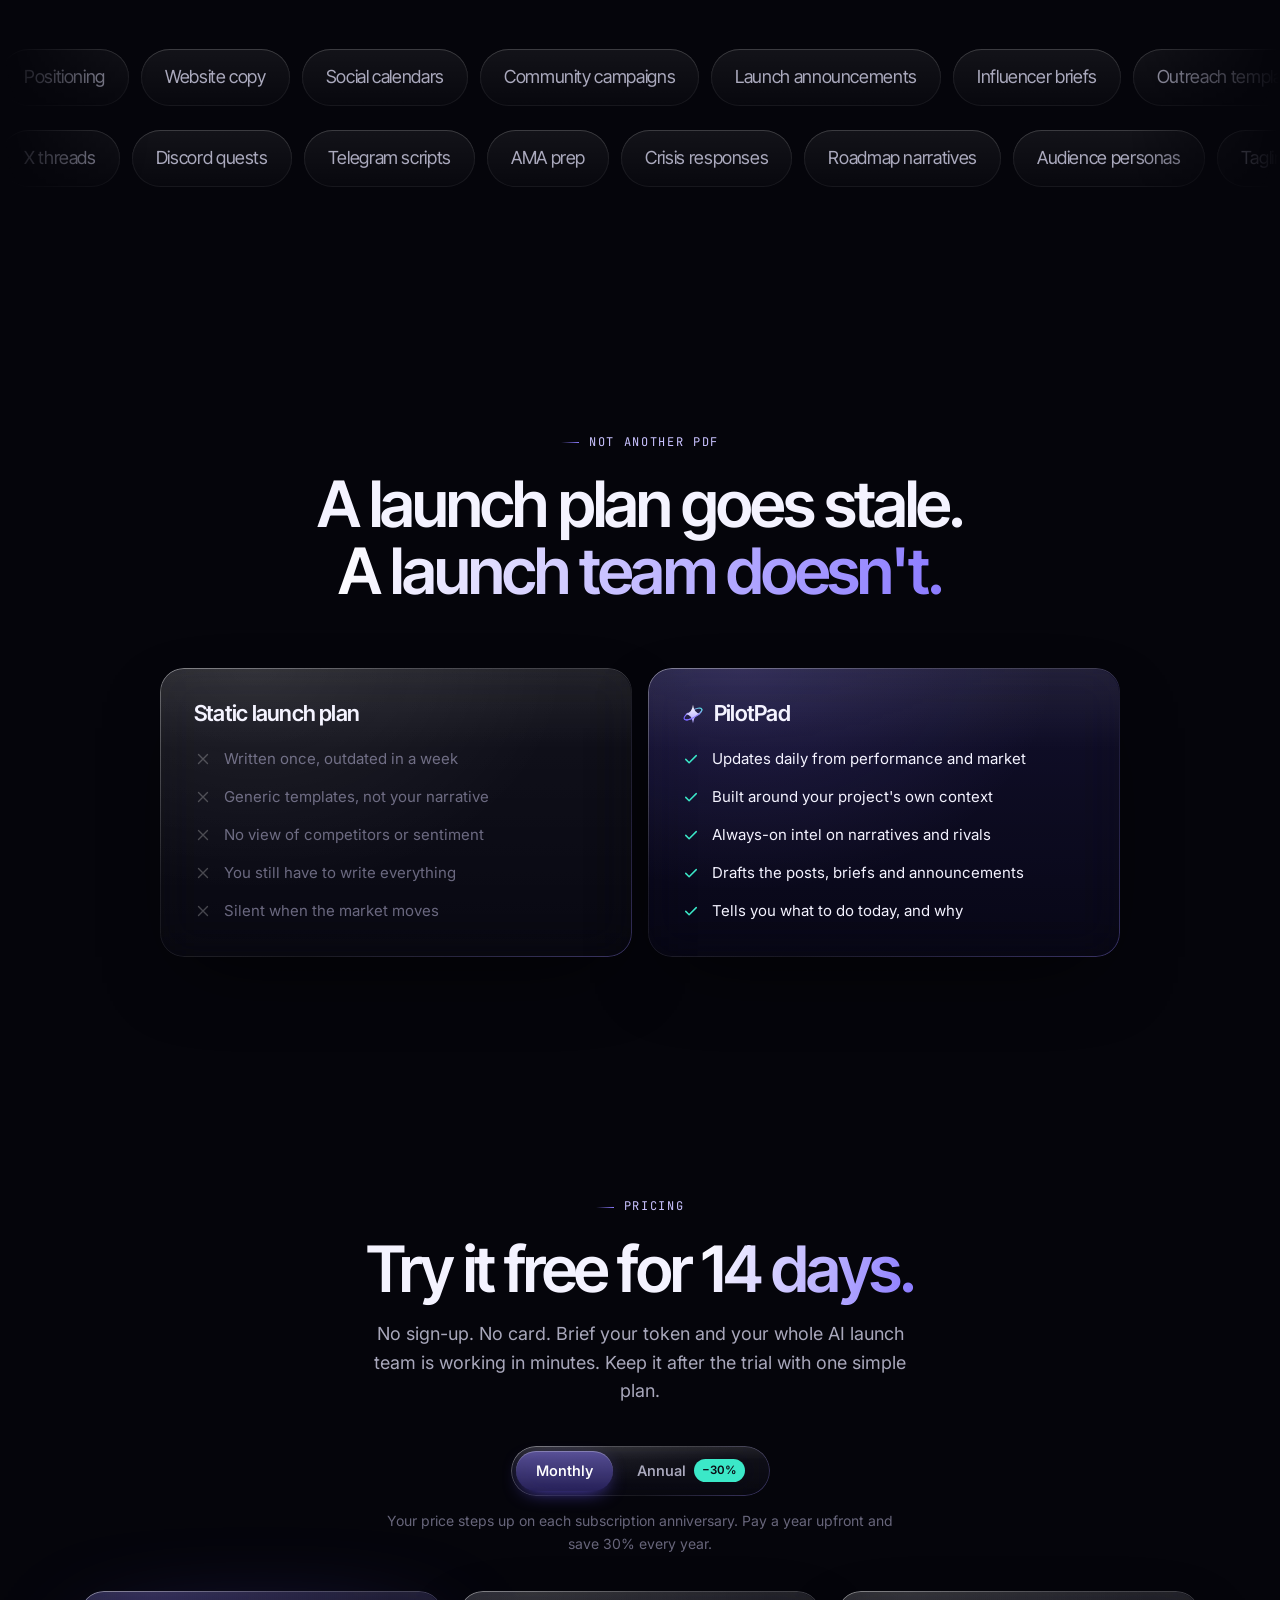
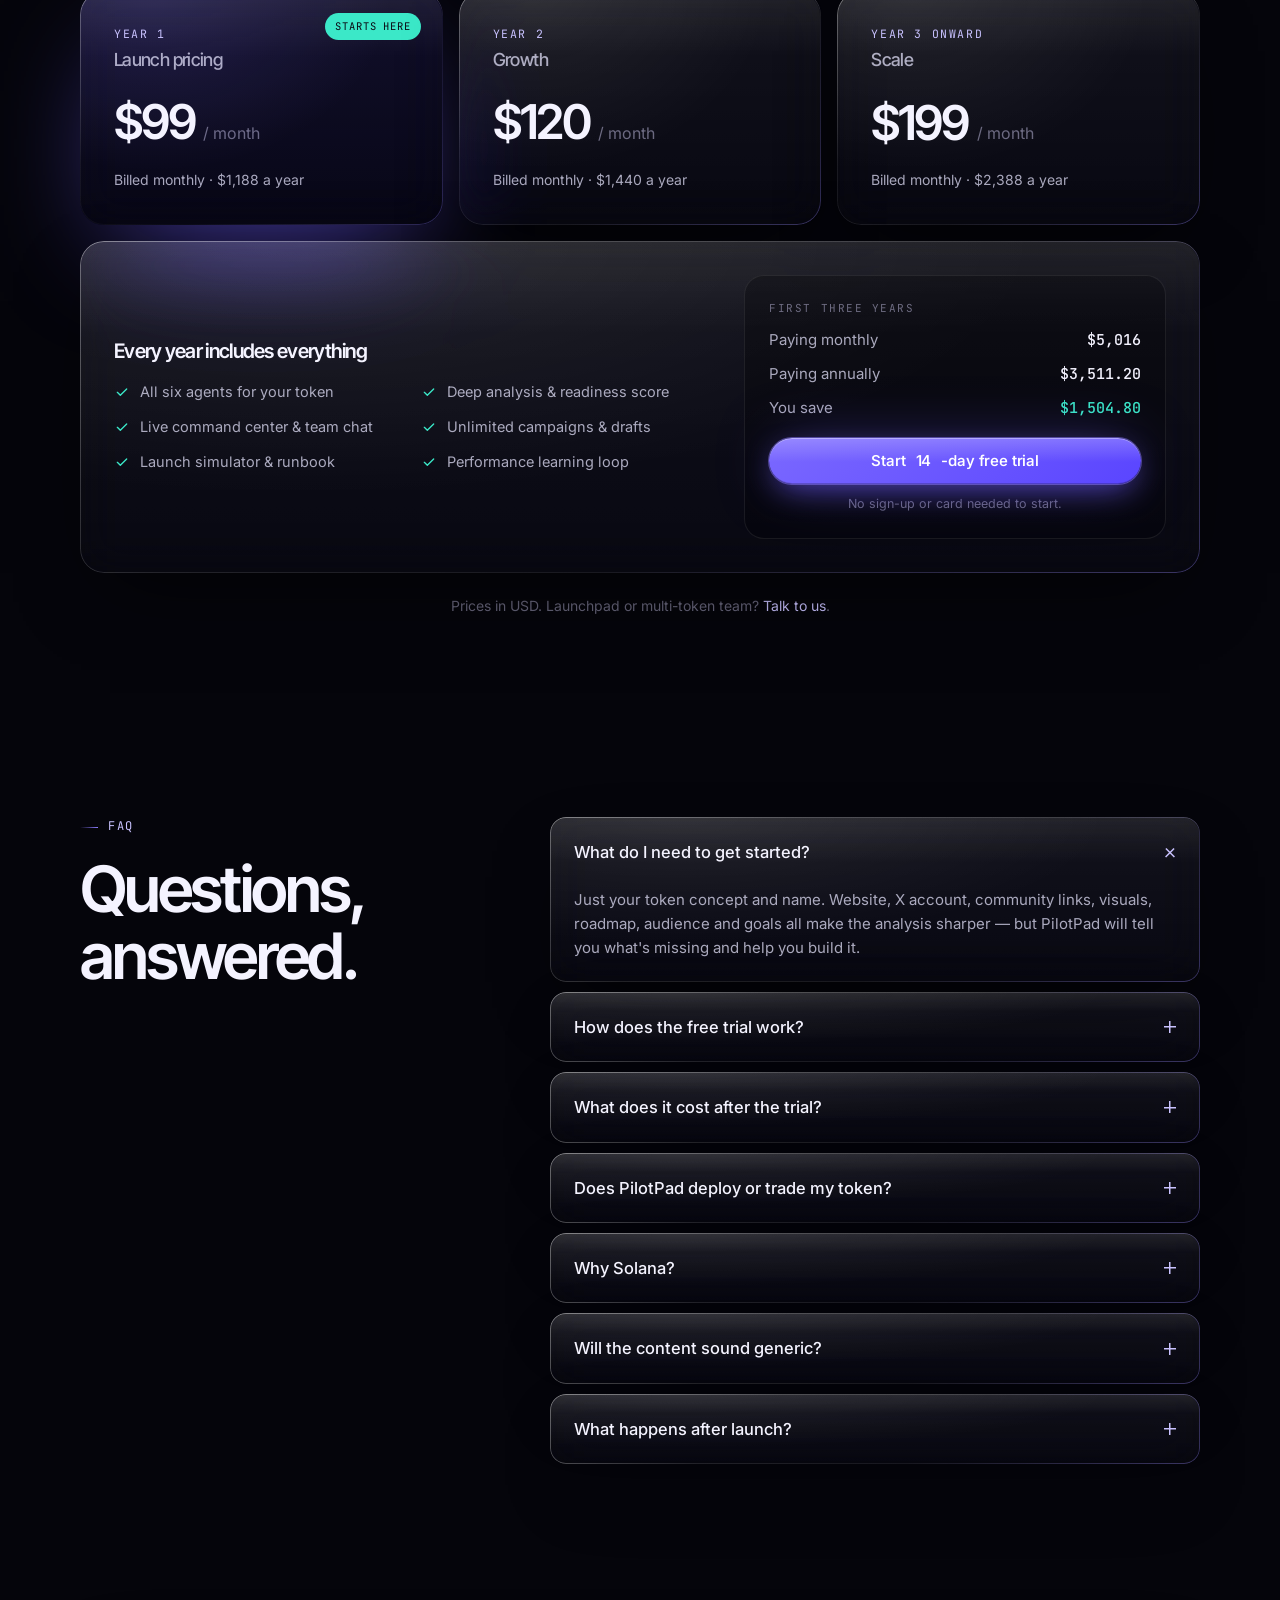
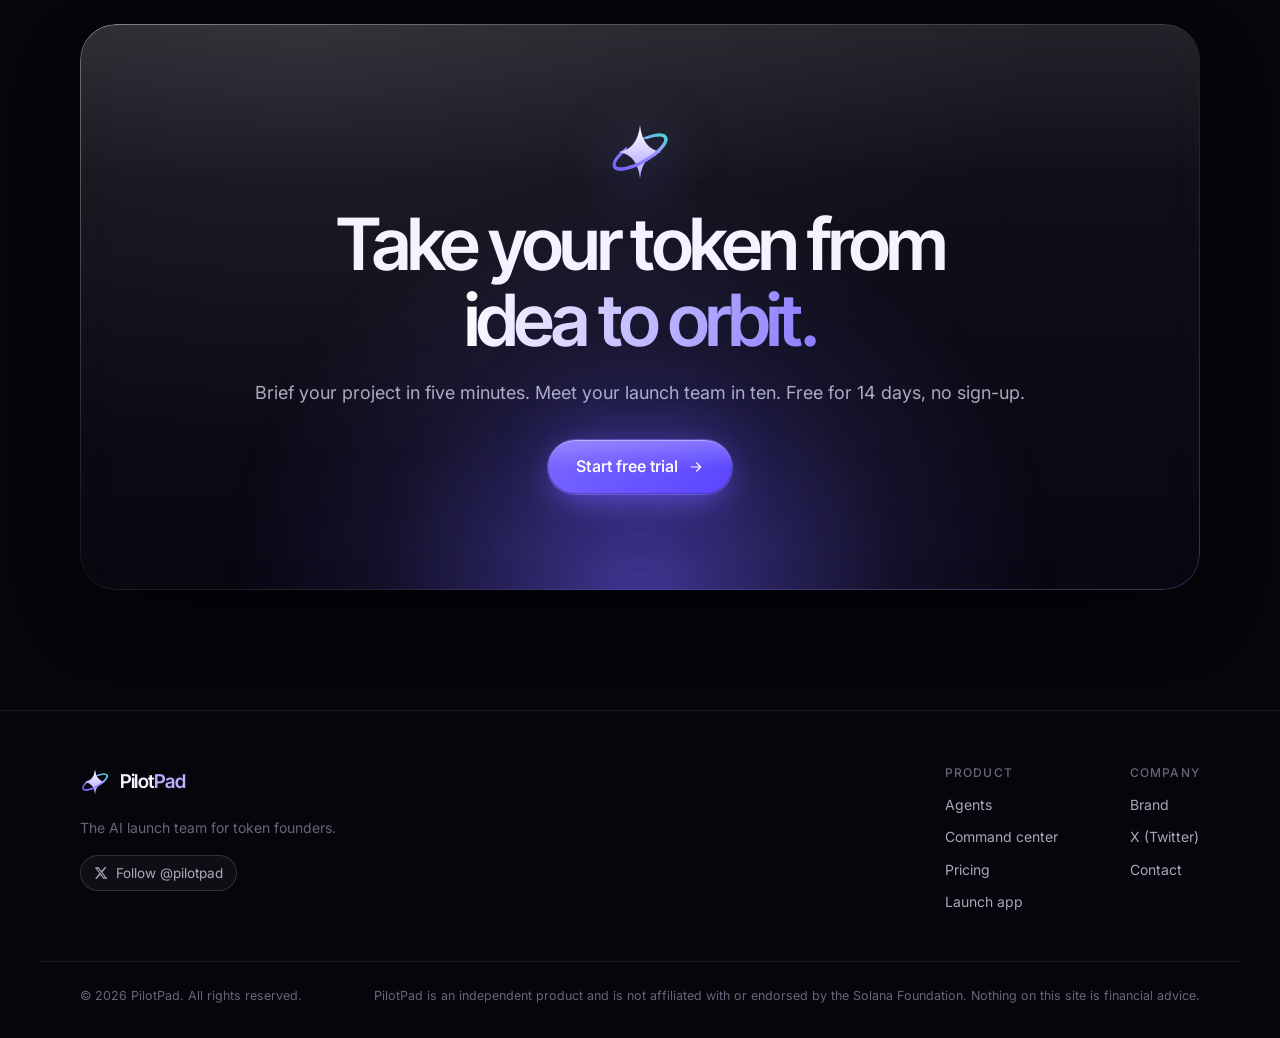
==== commit 6b756609: "Add contract address slot next to the X link in the top nav The CA pill reads from assets/js/config." ====
--- a/index.html
+++ b/index.html
@@ -31,6 +31,7 @@
     <symbol id="i-x" viewBox="0 0 24 24"><path d="M6 6l12 12M18 6 6 18" fill="none" stroke="currentColor" stroke-width="1.8" stroke-linecap="round"/></symbol>
     <symbol id="i-spark" viewBox="0 0 24 24"><path d="M12 2Q13 11 22 12Q13 13 12 22Q11 13 2 12Q11 11 12 2Z" fill="currentColor"/></symbol>
     <symbol id="i-play" viewBox="0 0 24 24"><path d="M8 5.5v13l11-6.5-11-6.5Z" fill="currentColor"/></symbol>
+    <symbol id="i-copy" viewBox="0 0 24 24"><rect x="8" y="8" width="12" height="12" rx="2.5" fill="none" stroke="currentColor" stroke-width="1.6"/><path d="M16 8V6a2 2 0 0 0-2-2H6a2 2 0 0 0-2 2v8a2 2 0 0 0 2 2h2" fill="none" stroke="currentColor" stroke-width="1.6"/></symbol>
     <symbol id="i-xlogo" viewBox="0 0 24 24"><path d="M18.244 2.25h3.308l-7.227 8.26 8.502 11.24H16.17l-5.214-6.817L4.99 21.75H1.68l7.73-8.835L1.254 2.25H8.08l4.713 6.231zm-1.161 17.52h1.833L7.084 4.126H5.117z" fill="currentColor"/></symbol>
     <symbol id="i-plus" viewBox="0 0 24 24"><path d="M12 5v14M5 12h14" stroke="currentColor" stroke-width="1.8" stroke-linecap="round"/></symbol>
   </svg>
@@ -50,7 +51,7 @@
         <a href="brand.html">Brand</a>
       </nav>
       <div class="nav__cta">
-        <a href="https://x.com/pilotpad" class="xlink" target="_blank" rel="noopener" aria-label="PilotPad on X" title="Follow @pilotpad on X"><svg class="icon"><use href="#i-xlogo"/></svg></a>
+        <div class="nav__social"><button type="button" class="ca" data-ca aria-label="Contract address coming soon" disabled><span class="ca__k mono">CA</span><span class="ca__v mono" data-ca-value>Coming soon</span><svg class="icon ca__copy" aria-hidden="true"><use href="#i-copy"/></svg></button><a href="https://x.com/pilotpad" class="xlink" target="_blank" rel="noopener" aria-label="PilotPad on X" title="Follow @pilotpad on X"><svg class="icon"><use href="#i-xlogo"/></svg></a></div>
                 <a href="app.html" class="btn btn--primary btn--sm">Start free trial</a>
         <button class="nav__burger" aria-label="Open menu" aria-expanded="false" id="burger"><span></span><span></span></button>
       </div>
@@ -635,6 +636,7 @@
   </footer>
 
   <script src="assets/js/liquid-glass.js"></script>
+  <script src="assets/js/config.js"></script>
   <script src="assets/js/pricing.js"></script>
   <script src="assets/js/site.js"></script>
 </body>
--- a/assets/css/base.css
+++ b/assets/css/base.css
@@ -361,3 +361,28 @@
 .xfollow:hover { color: var(--text); background: rgba(255, 255, 255, 0.09); }
 .xfollow .icon { width: 14px; height: 14px; }
 .xfollow--side { margin-top: 10px; width: 100%; justify-content: center; }
+
+/* Contract address pill (next to the X link) */
+.nav__social { display: flex; align-items: center; gap: 6px; margin-right: 4px; }
+.ca { display: inline-flex; align-items: center; gap: 8px; height: 36px; padding: 0 12px 0 6px; border-radius: 999px; font-size: 12.5px; color: var(--text-3);
+  background: rgba(255, 255, 255, 0.04); box-shadow: inset 0 0 0 1px var(--line-2); transition: color .25s, background .25s, box-shadow .25s; white-space: nowrap; }
+.ca__k { height: 24px; padding: 0 8px; border-radius: 999px; display: inline-grid; place-items: center; font-size: 10.5px; font-weight: 600; letter-spacing: .08em;
+  color: var(--text-2); background: rgba(255, 255, 255, 0.07); }
+.ca__copy { width: 13px; height: 13px; display: none; }
+.ca:disabled { cursor: default; }
+.ca--live { color: var(--text); cursor: pointer; }
+.ca--live .ca__k { color: #0b0b14; background: var(--signal); }
+.ca--live .ca__copy { display: block; color: var(--text-3); }
+.ca--live:hover { background: rgba(255, 255, 255, 0.09); box-shadow: inset 0 0 0 1px rgba(59, 232, 200, .45); }
+.ca--copied { box-shadow: inset 0 0 0 1px var(--signal); }
+@media (max-width: 600px) {
+  .nav__inner .brand { font-size: 17px; gap: 8px; }
+  .nav__inner .brand img { width: 26px; height: 26px; }
+  .nav__social { gap: 4px; margin-right: 0; }
+  .ca { gap: 6px; padding: 0 10px 0 5px; font-size: 11px; }
+  .ca__k { padding: 0 6px; font-size: 10px; }
+  .ca__v { max-width: 72px; overflow: hidden; text-overflow: ellipsis; }
+  .ca--live .ca__copy { display: none; }
+  .nav__inner .xlink { width: 34px; height: 34px; }
+}
+@media (max-width: 360px) { .nav__inner .brand span { display: none; } }
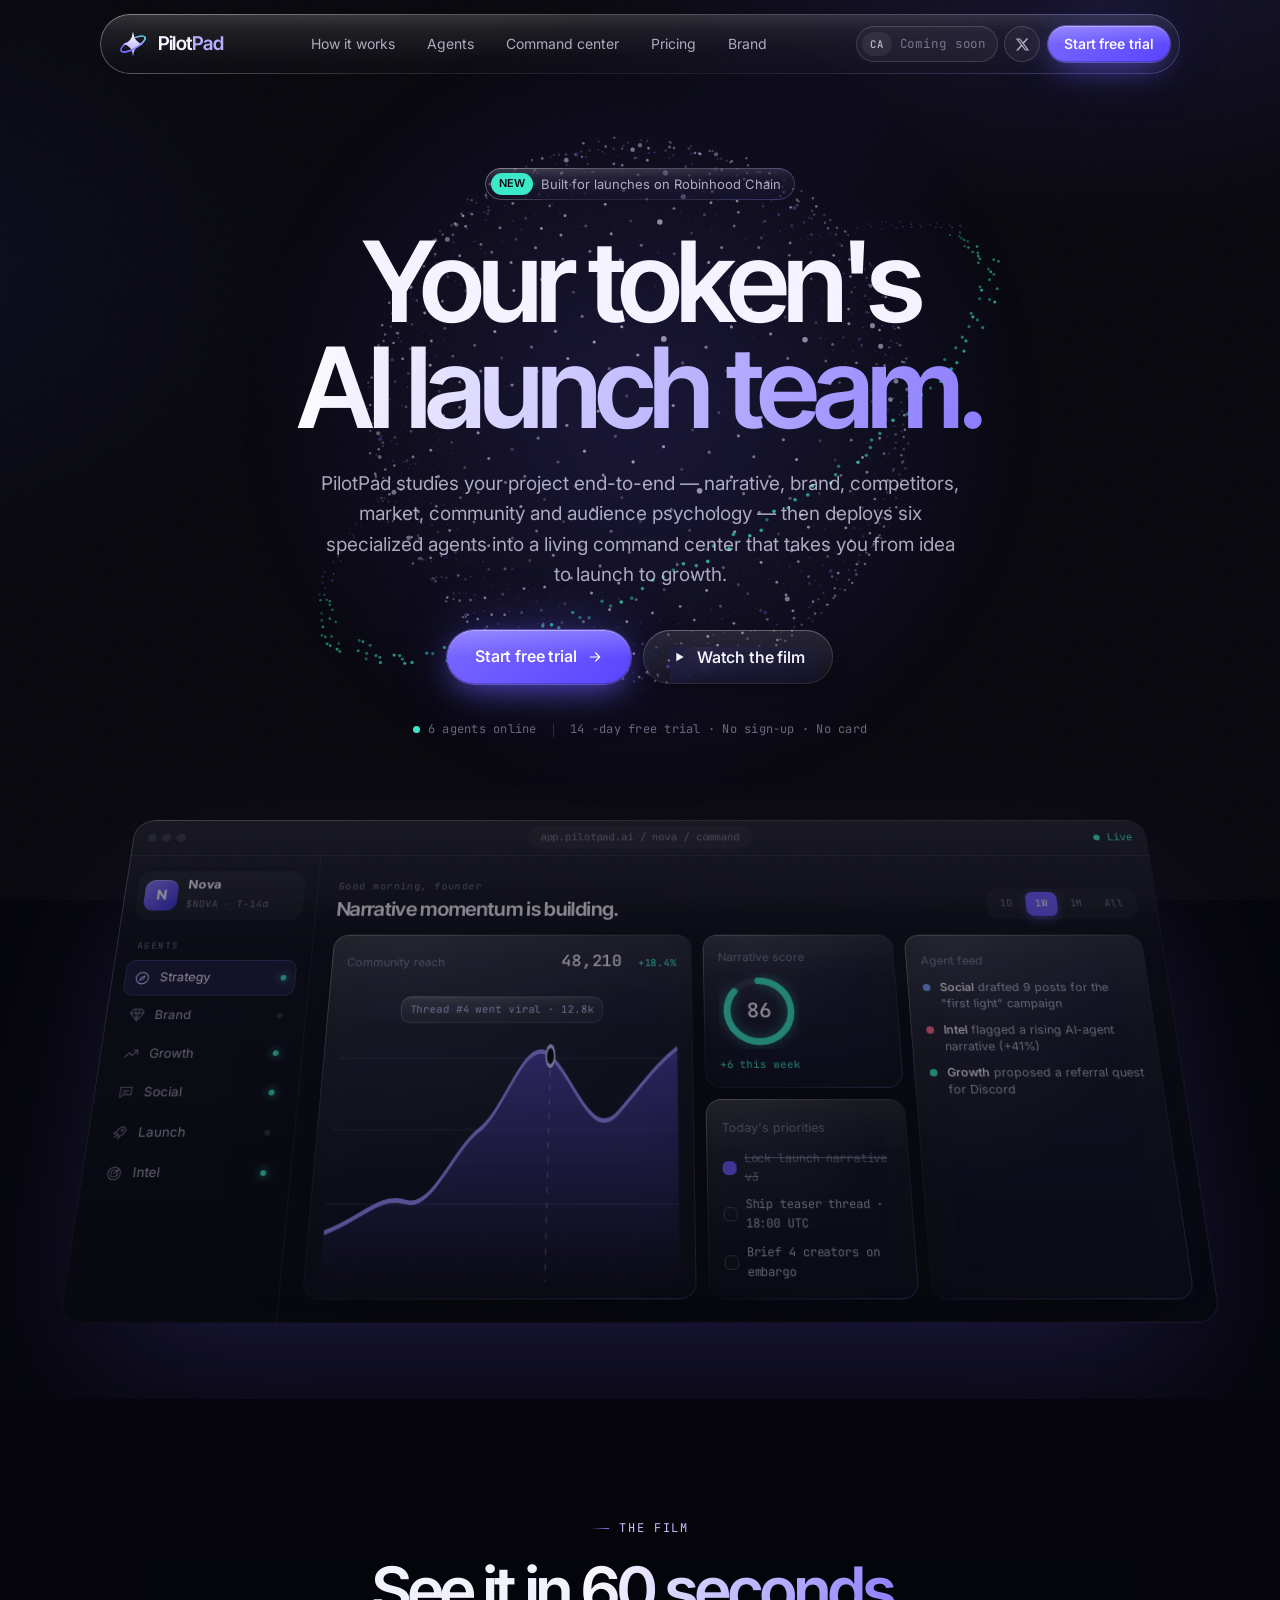
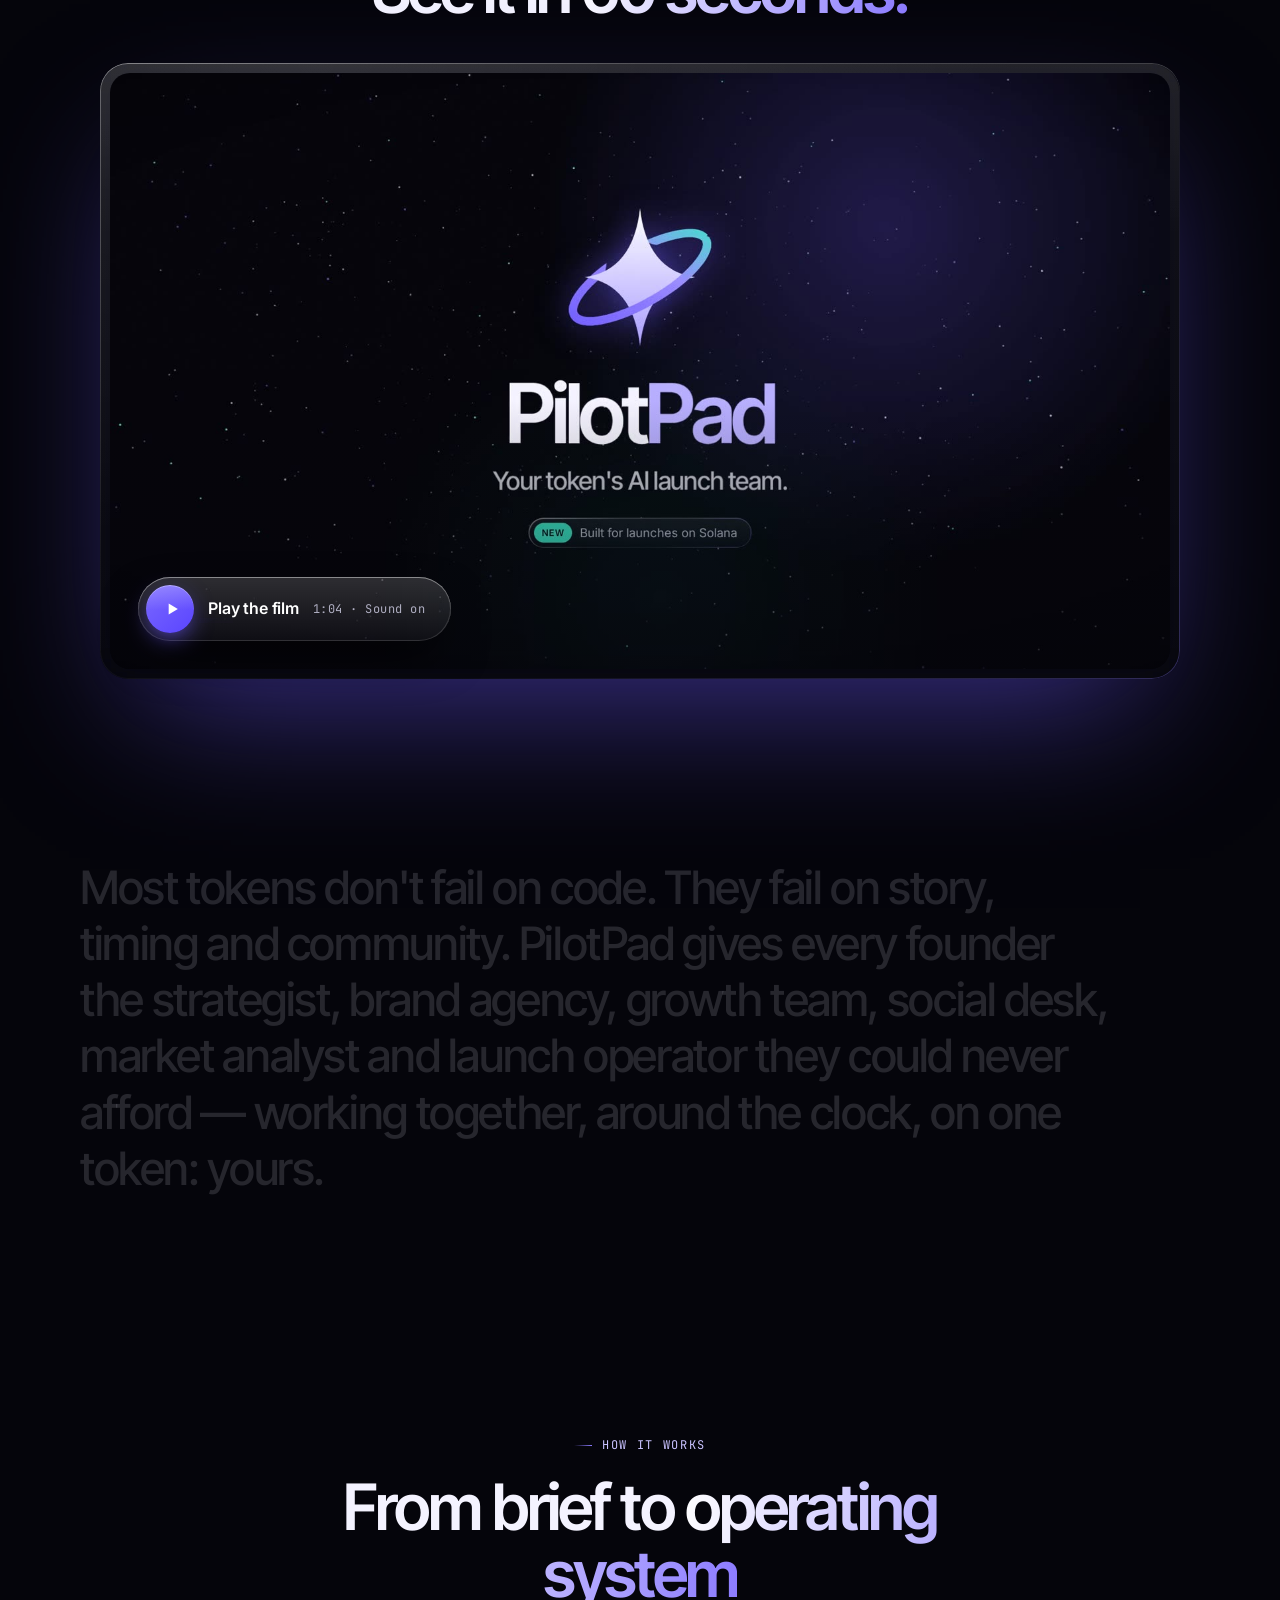
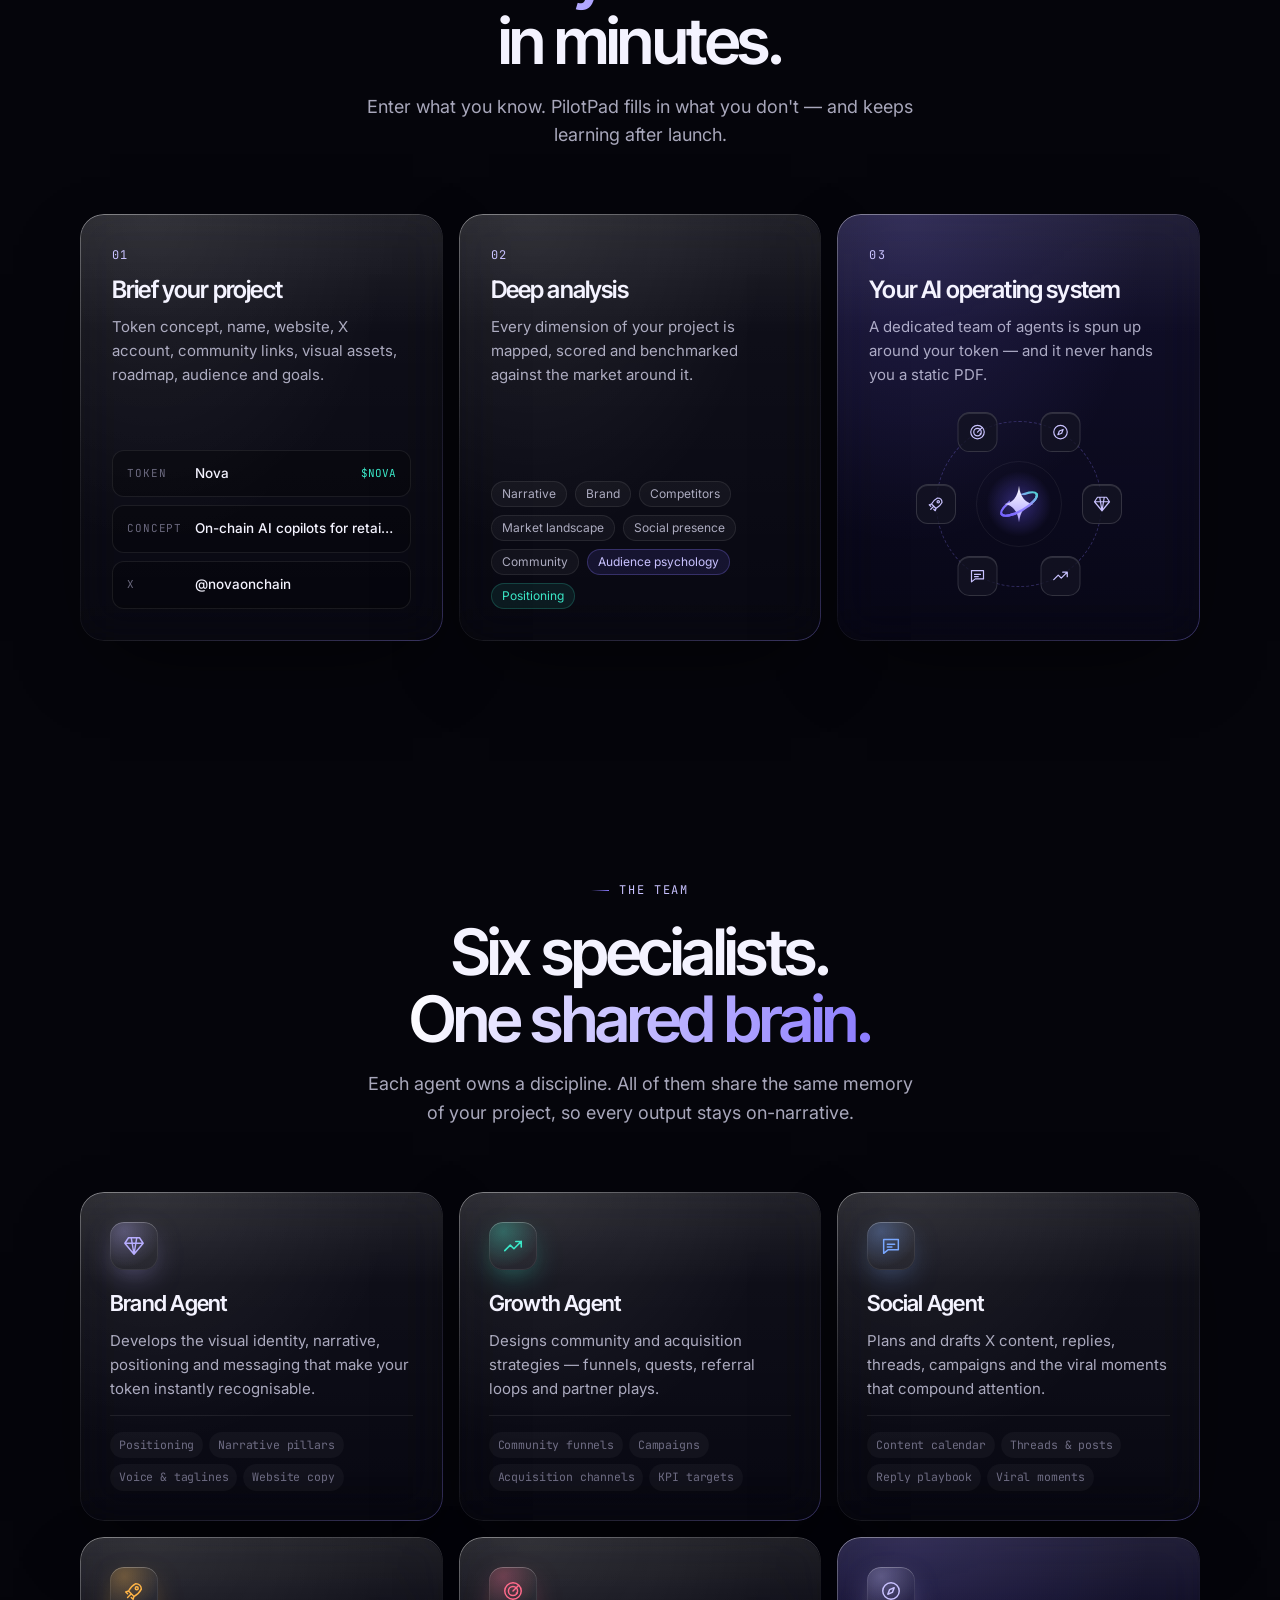
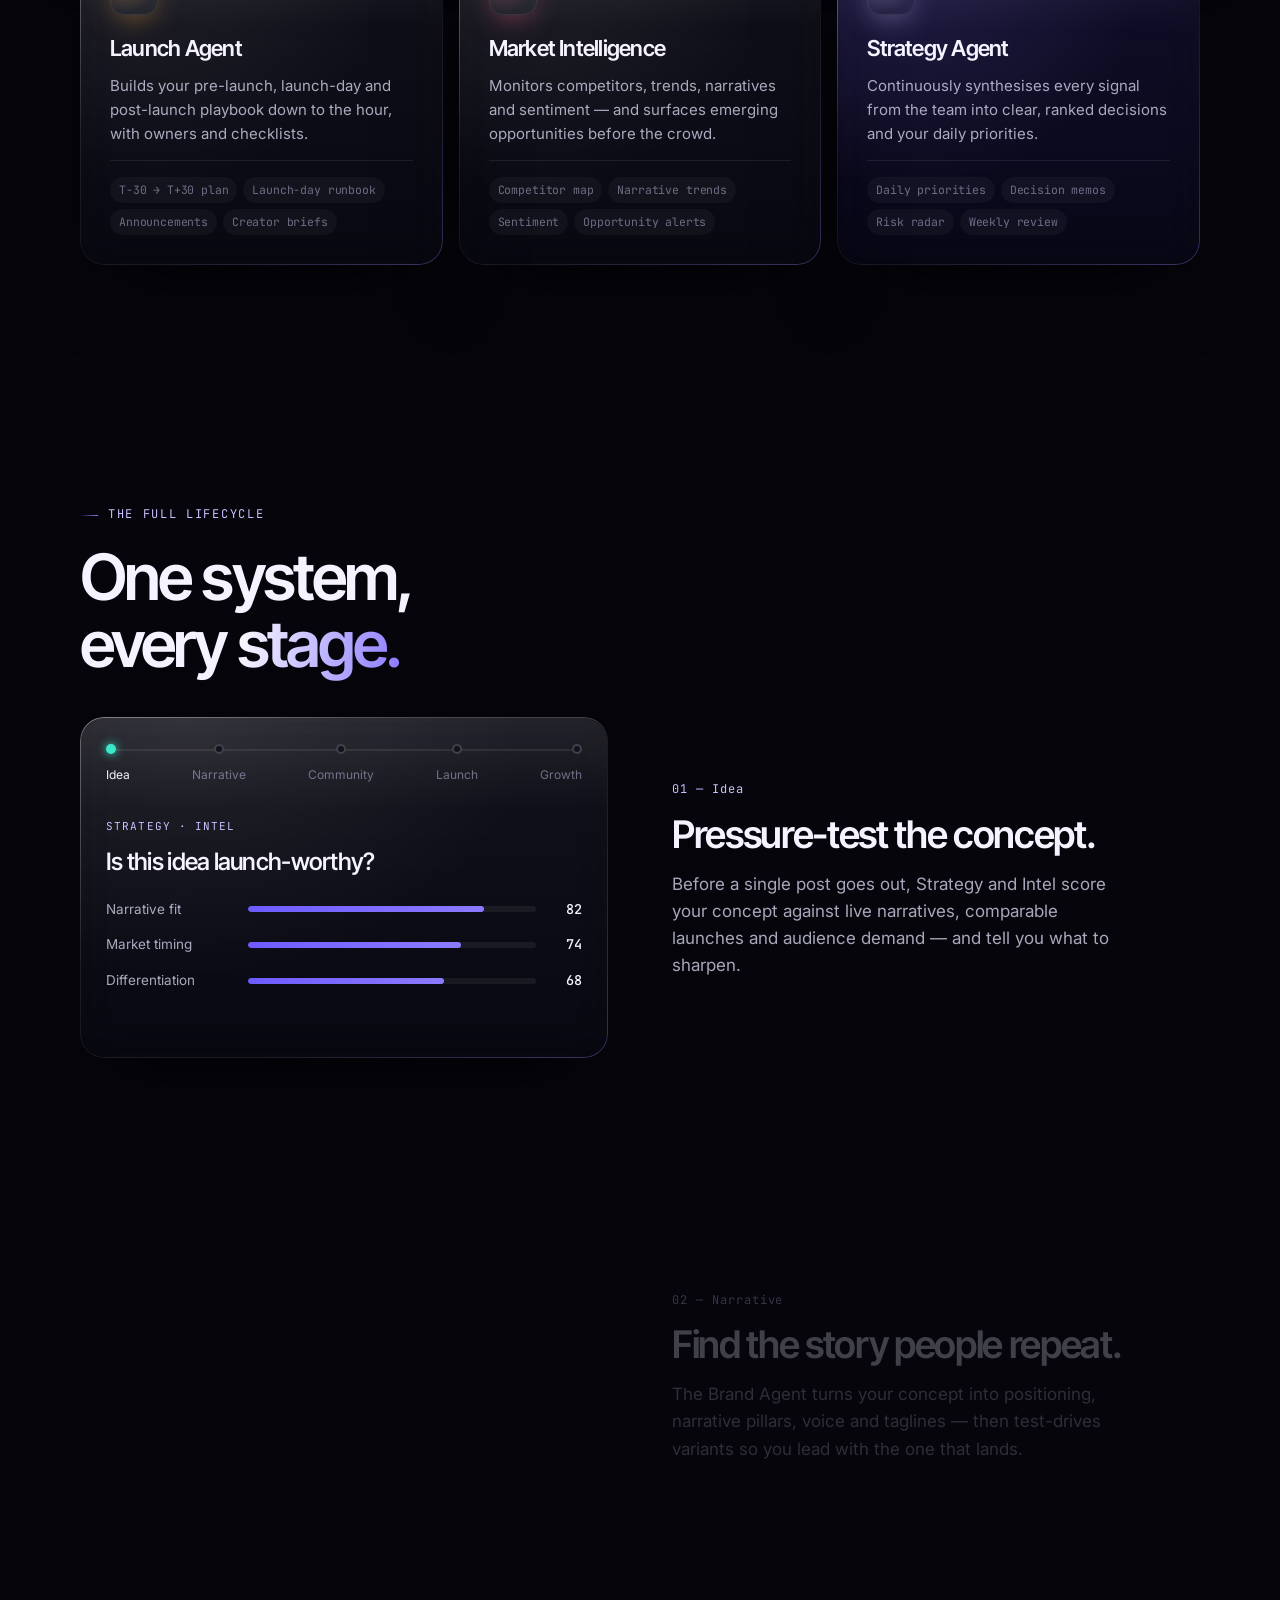
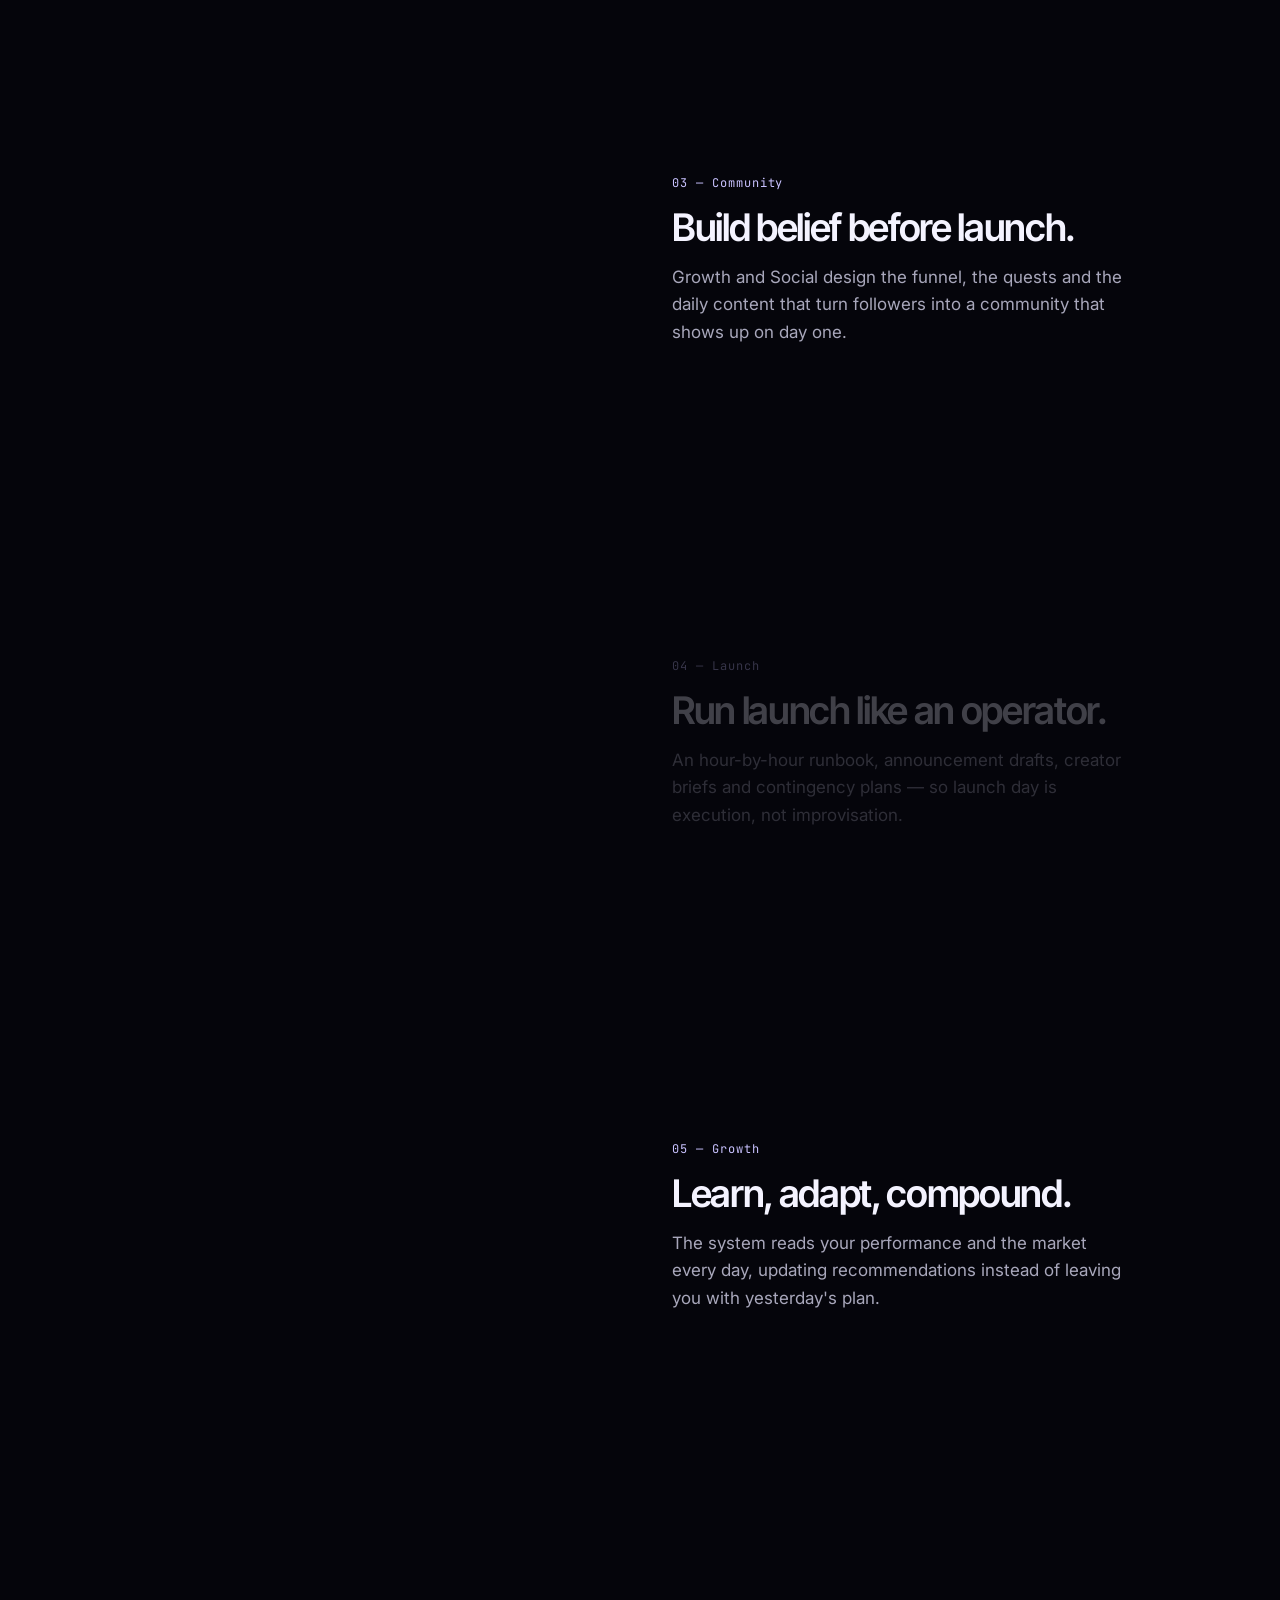
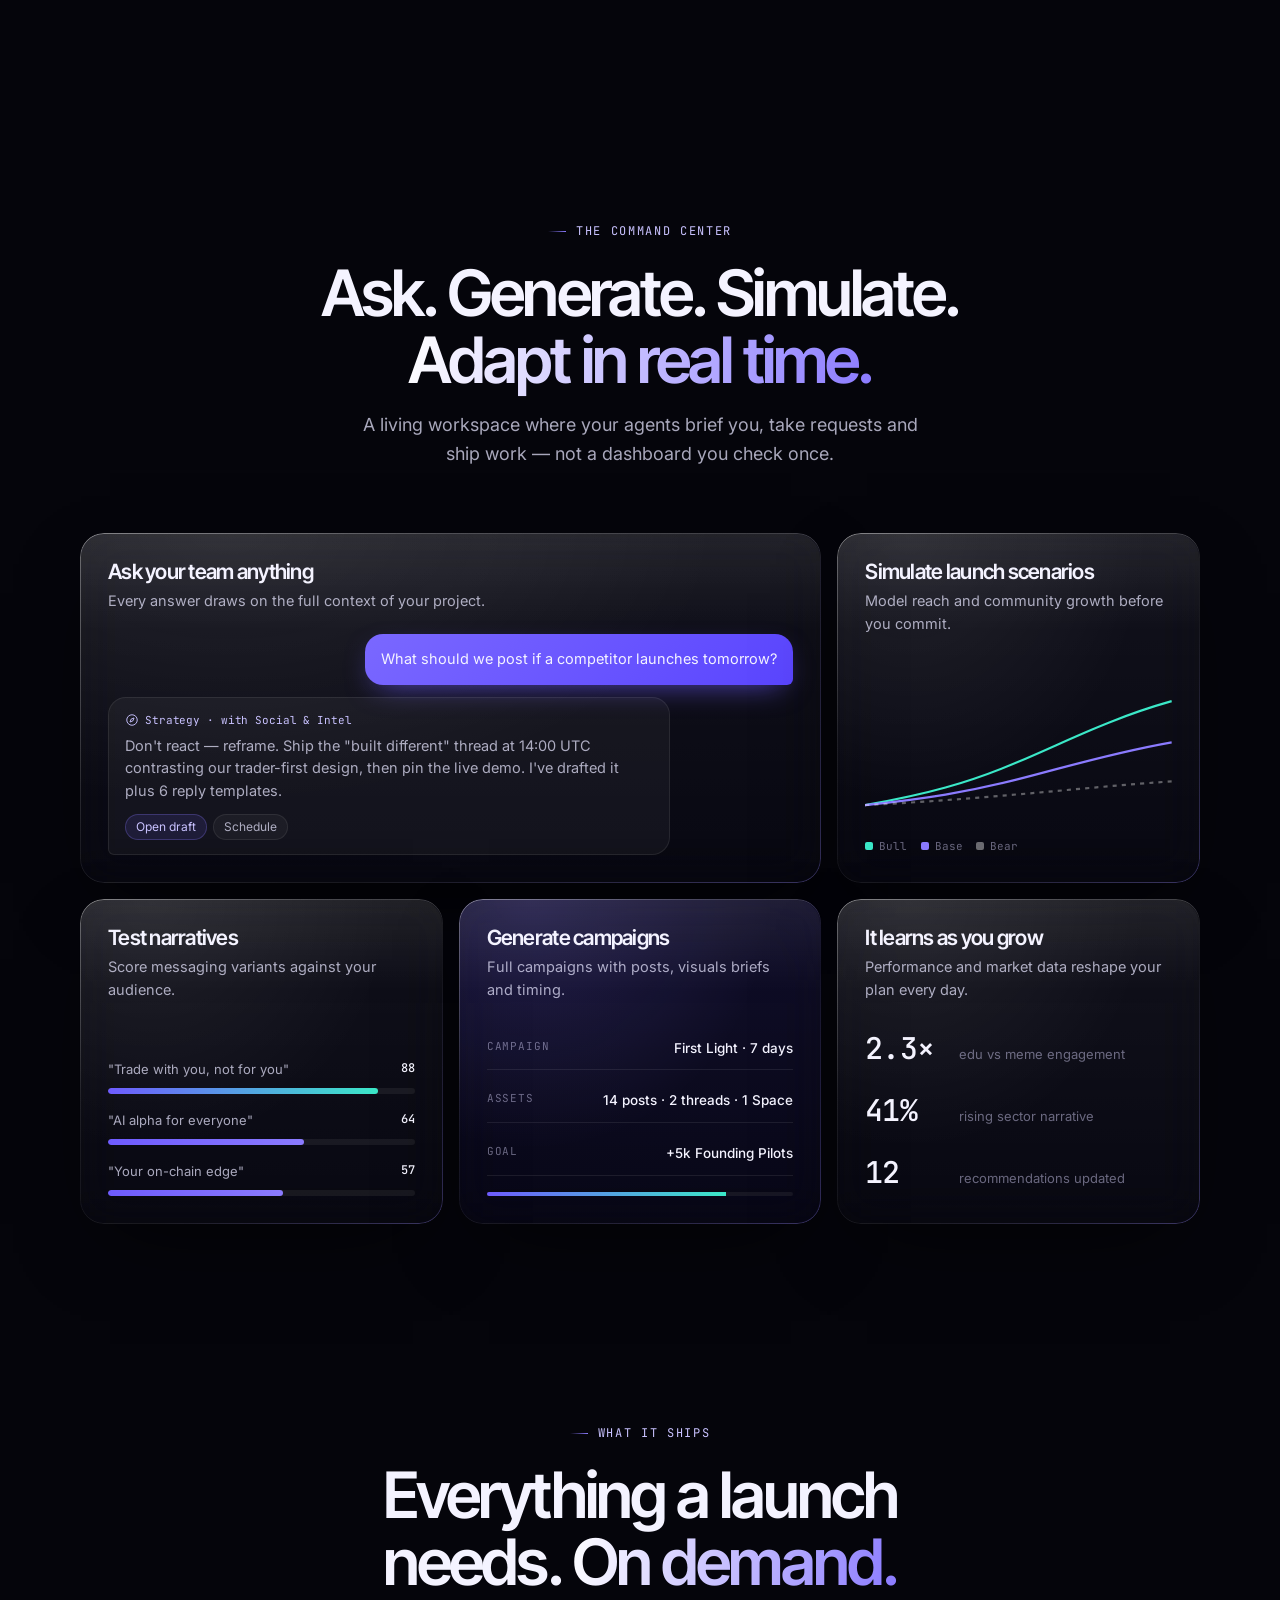
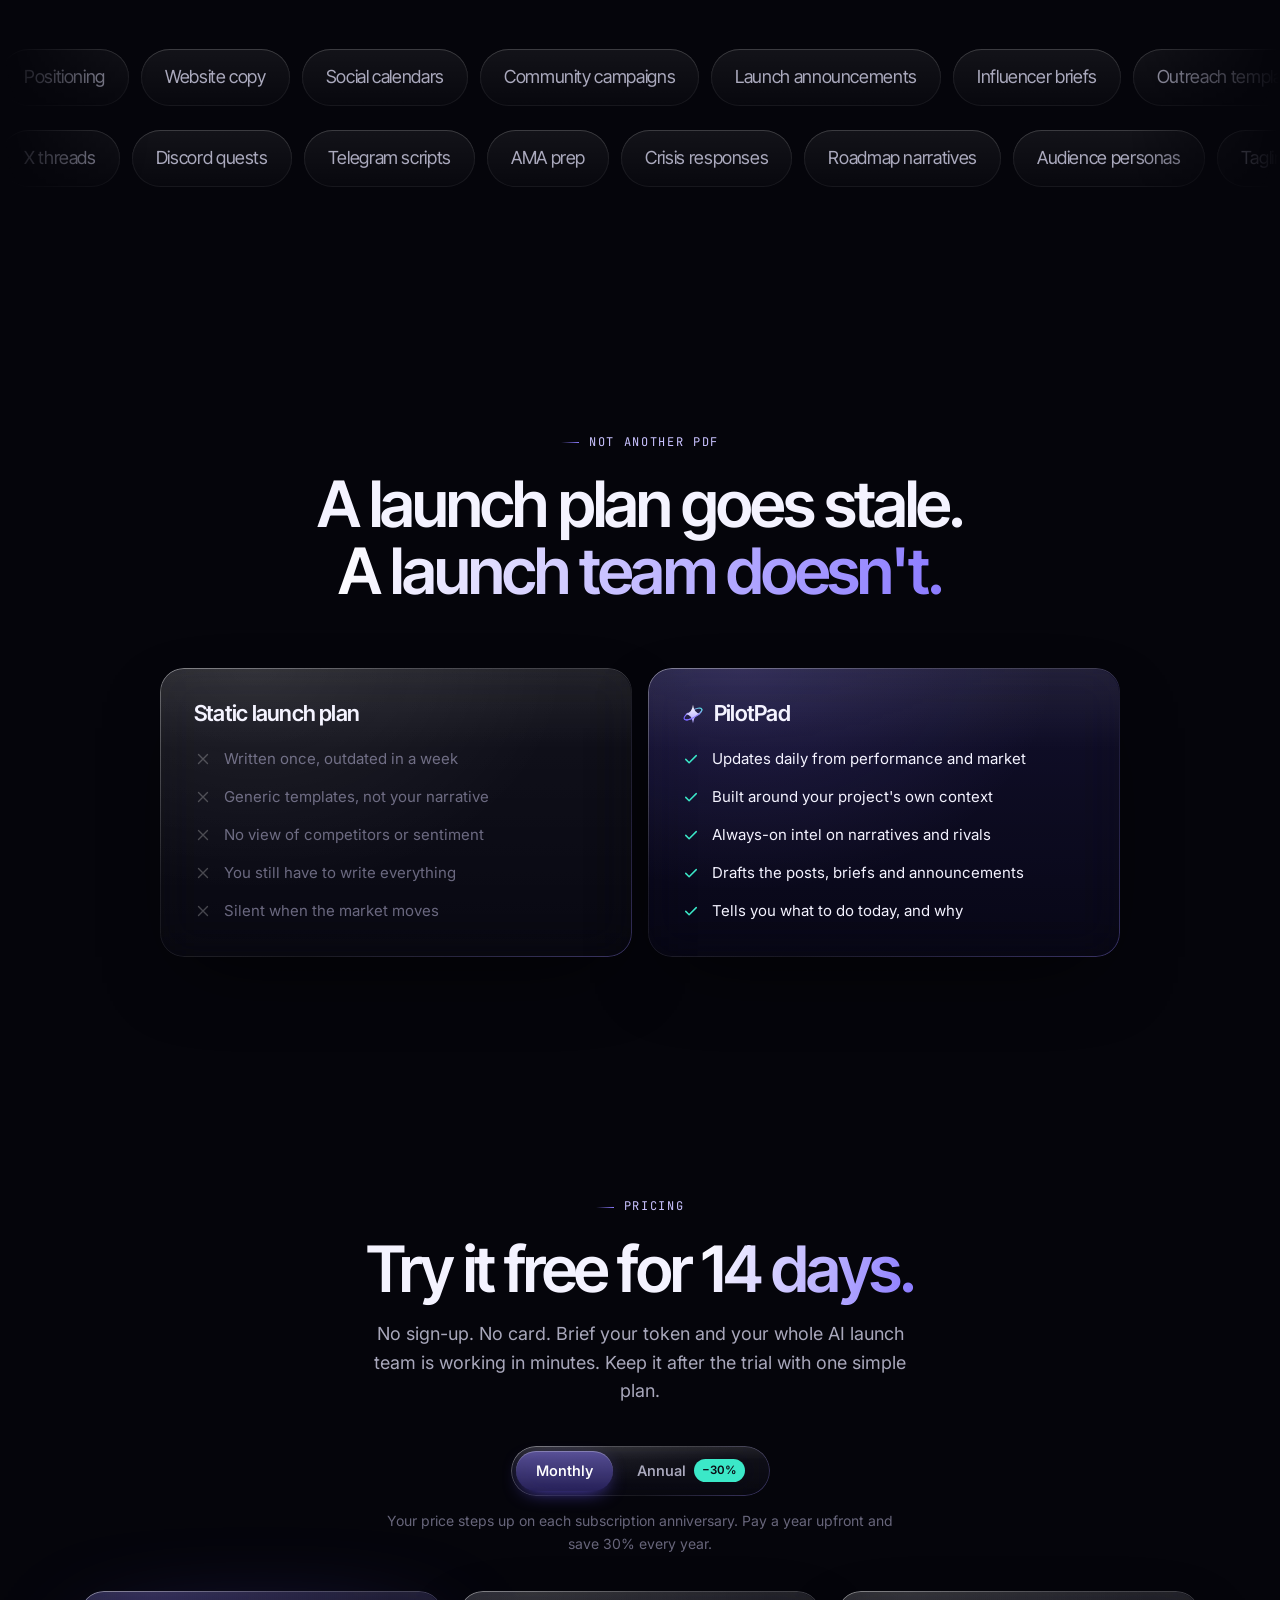
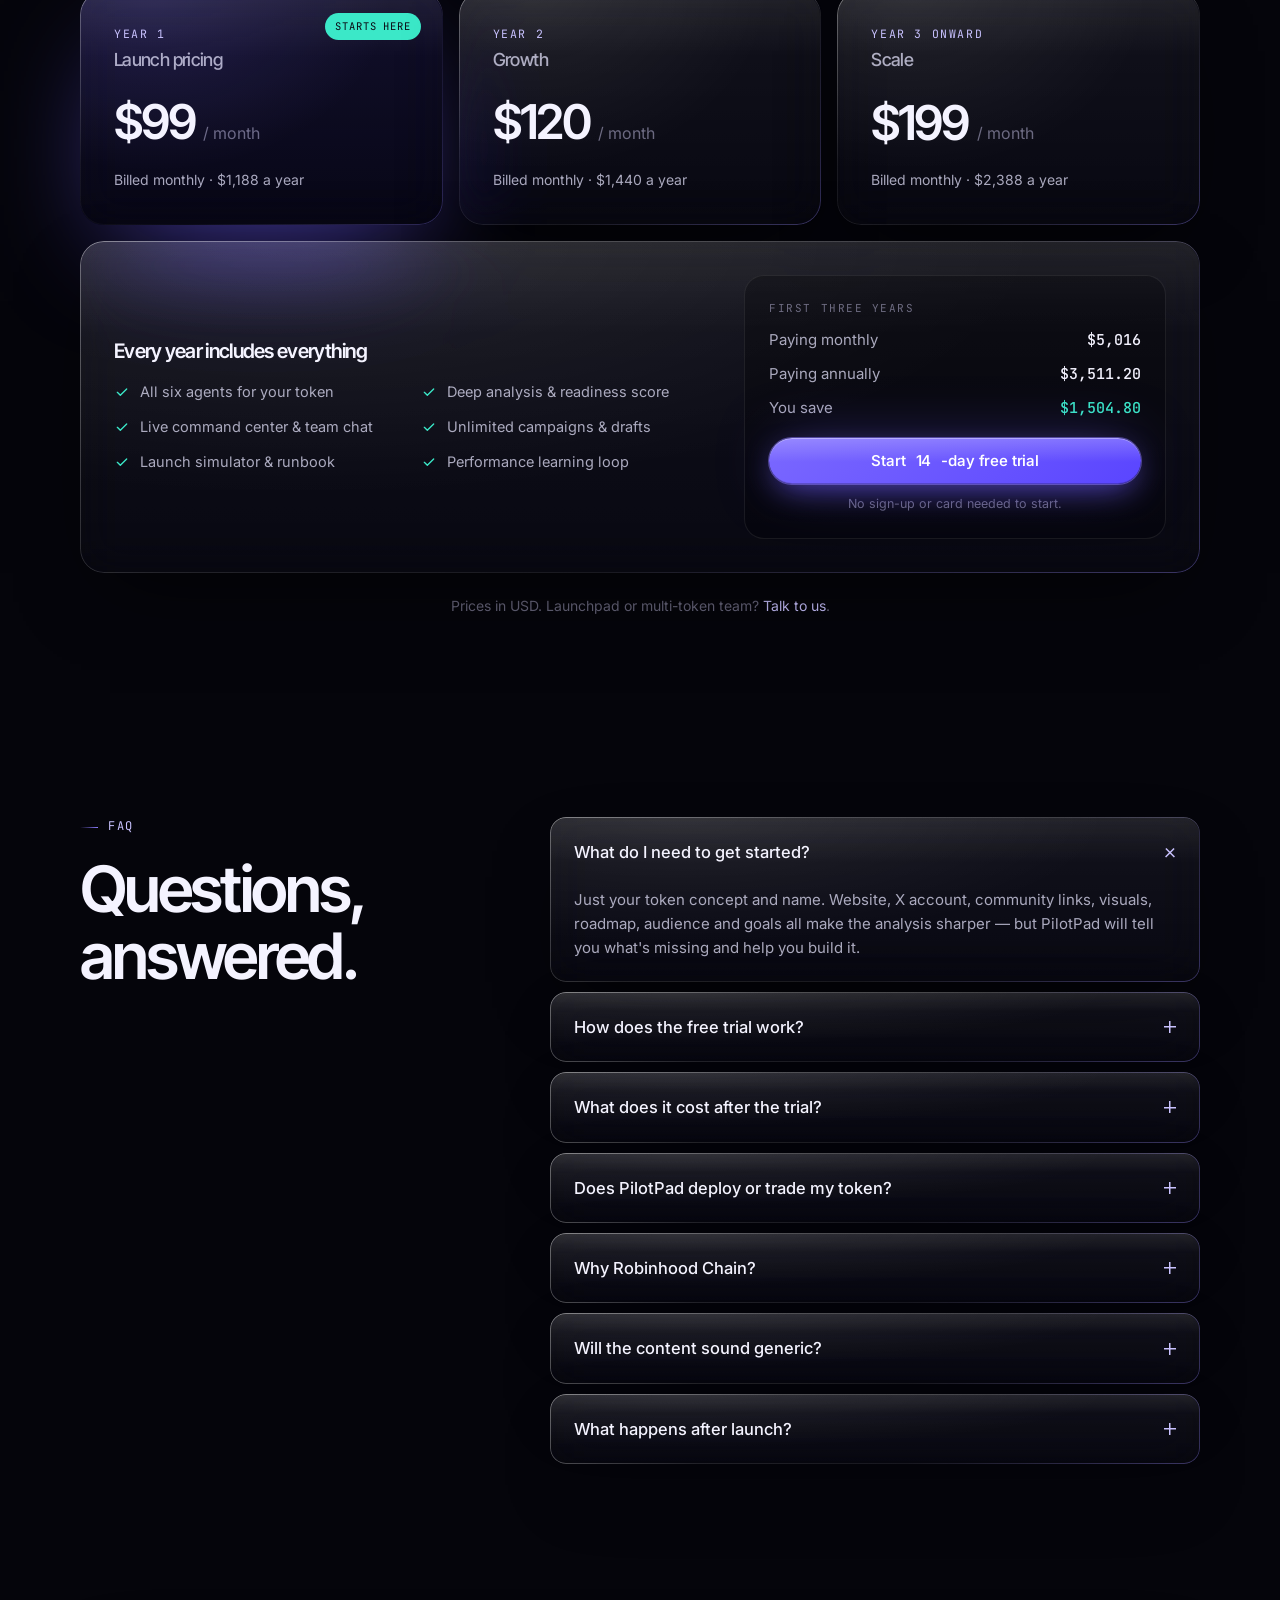
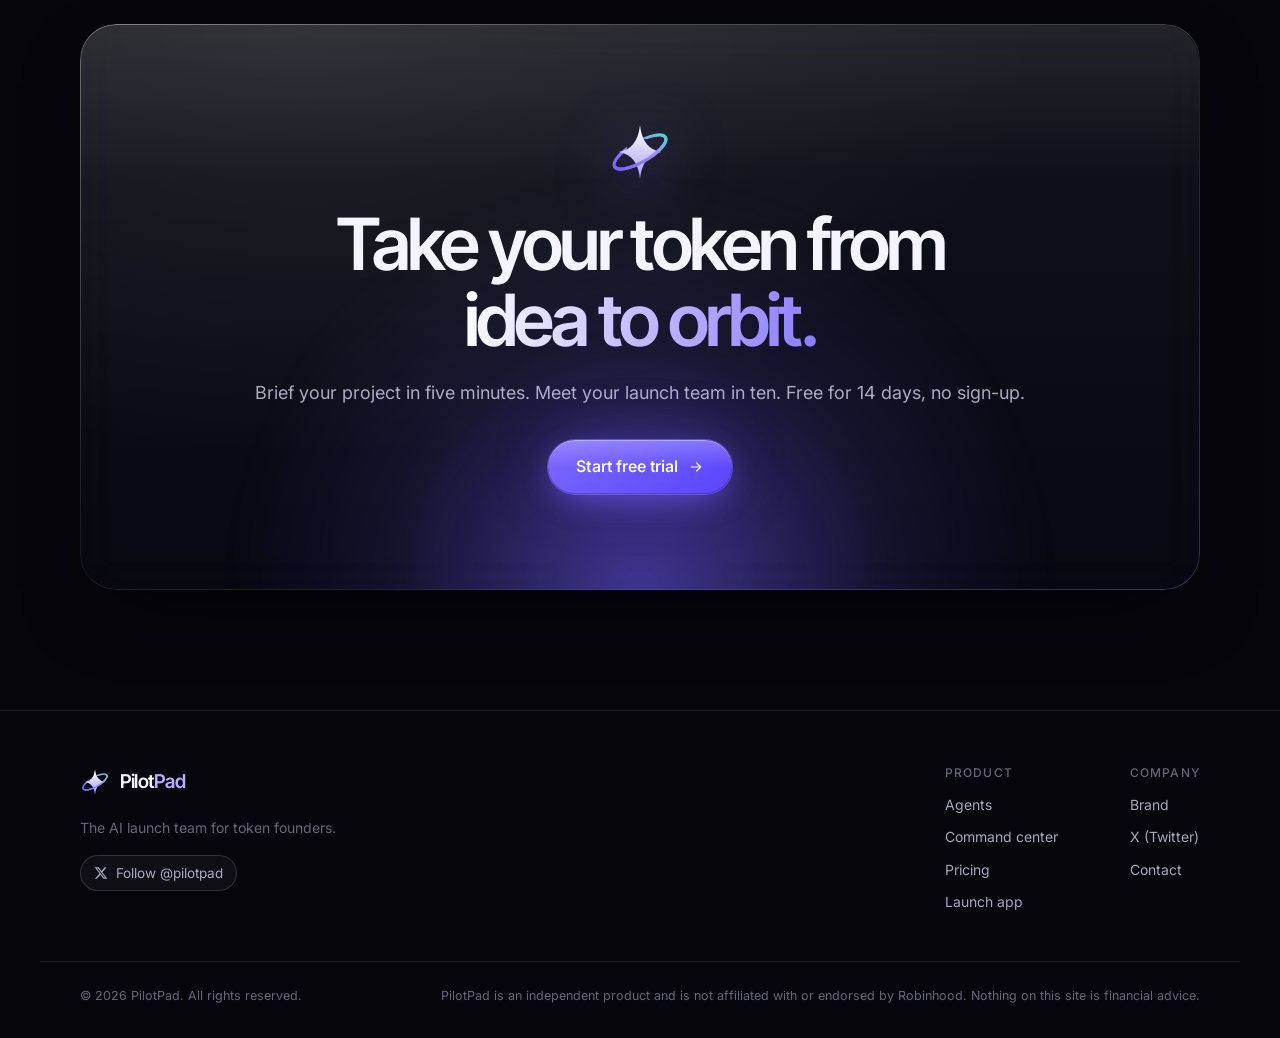
==== commit 33fd6cd7: "Switch launch chain from Solana back to Robinhood Chain Landing copy, FAQ and disclaimer, sample pro" ====
--- a/index.html
+++ b/index.html
@@ -4,7 +4,7 @@
   <meta charset="utf-8" />
   <meta name="viewport" content="width=device-width, initial-scale=1" />
   <title>PilotPad — Your token's AI launch team</title>
-  <meta name="description" content="PilotPad builds a dedicated AI operating system around your token: six specialized agents for brand, growth, social, launch, market intelligence and strategy — from idea to launch to growth on Solana." />
+  <meta name="description" content="PilotPad builds a dedicated AI operating system around your token: six specialized agents for brand, growth, social, launch, market intelligence and strategy — from idea to launch to growth on Robinhood Chain." />
   <meta name="theme-color" content="#05050b" />
   <meta property="og:title" content="PilotPad — Your token's AI launch team" />
   <meta property="og:description" content="Six specialized AI agents. One living command center. From idea → narrative → community → launch → growth." />
@@ -74,7 +74,7 @@
       <div class="hero__glow" aria-hidden="true"></div>
       <div class="container hero__content">
         <a href="#how" class="pill glass" data-reveal>
-          <span class="dot">NEW</span> Built for launches on Solana
+          <span class="dot">NEW</span> Built for launches on Robinhood Chain
         </a>
         <h1 class="hero__title" data-reveal style="--d:1">
           Your token's<br /><span class="grad">AI launch team.</span>
@@ -588,8 +588,8 @@
             <p>No. PilotPad is a strategy, brand and growth system. It never holds keys, deploys contracts or touches funds. Nothing it produces is financial advice.</p>
           </details>
           <details class="glass glass--sm">
-            <summary>Why Solana?</summary>
-            <p>PilotPad is tuned for founders launching on Solana — its fast-moving, culture-driven market, its launchpads and DEXs, and the X and Telegram communities where Solana narratives form. The playbooks adapt to wherever your community lives.</p>
+            <summary>Why Robinhood Chain?</summary>
+            <p>PilotPad is tuned for founders launching on Robinhood Chain: its retail-first audience, its ecosystem and its launch dynamics. The playbooks adapt to wherever your community lives.</p>
           </details>
           <details class="glass glass--sm">
             <summary>Will the content sound generic?</summary>
@@ -631,7 +631,7 @@
     </div>
     <div class="container footer__legal">
       <span>© 2026 PilotPad. All rights reserved.</span>
-      <span>PilotPad is an independent product and is not affiliated with or endorsed by the Solana Foundation. Nothing on this site is financial advice.</span>
+      <span>PilotPad is an independent product and is not affiliated with or endorsed by Robinhood. Nothing on this site is financial advice.</span>
     </div>
   </footer>
 
